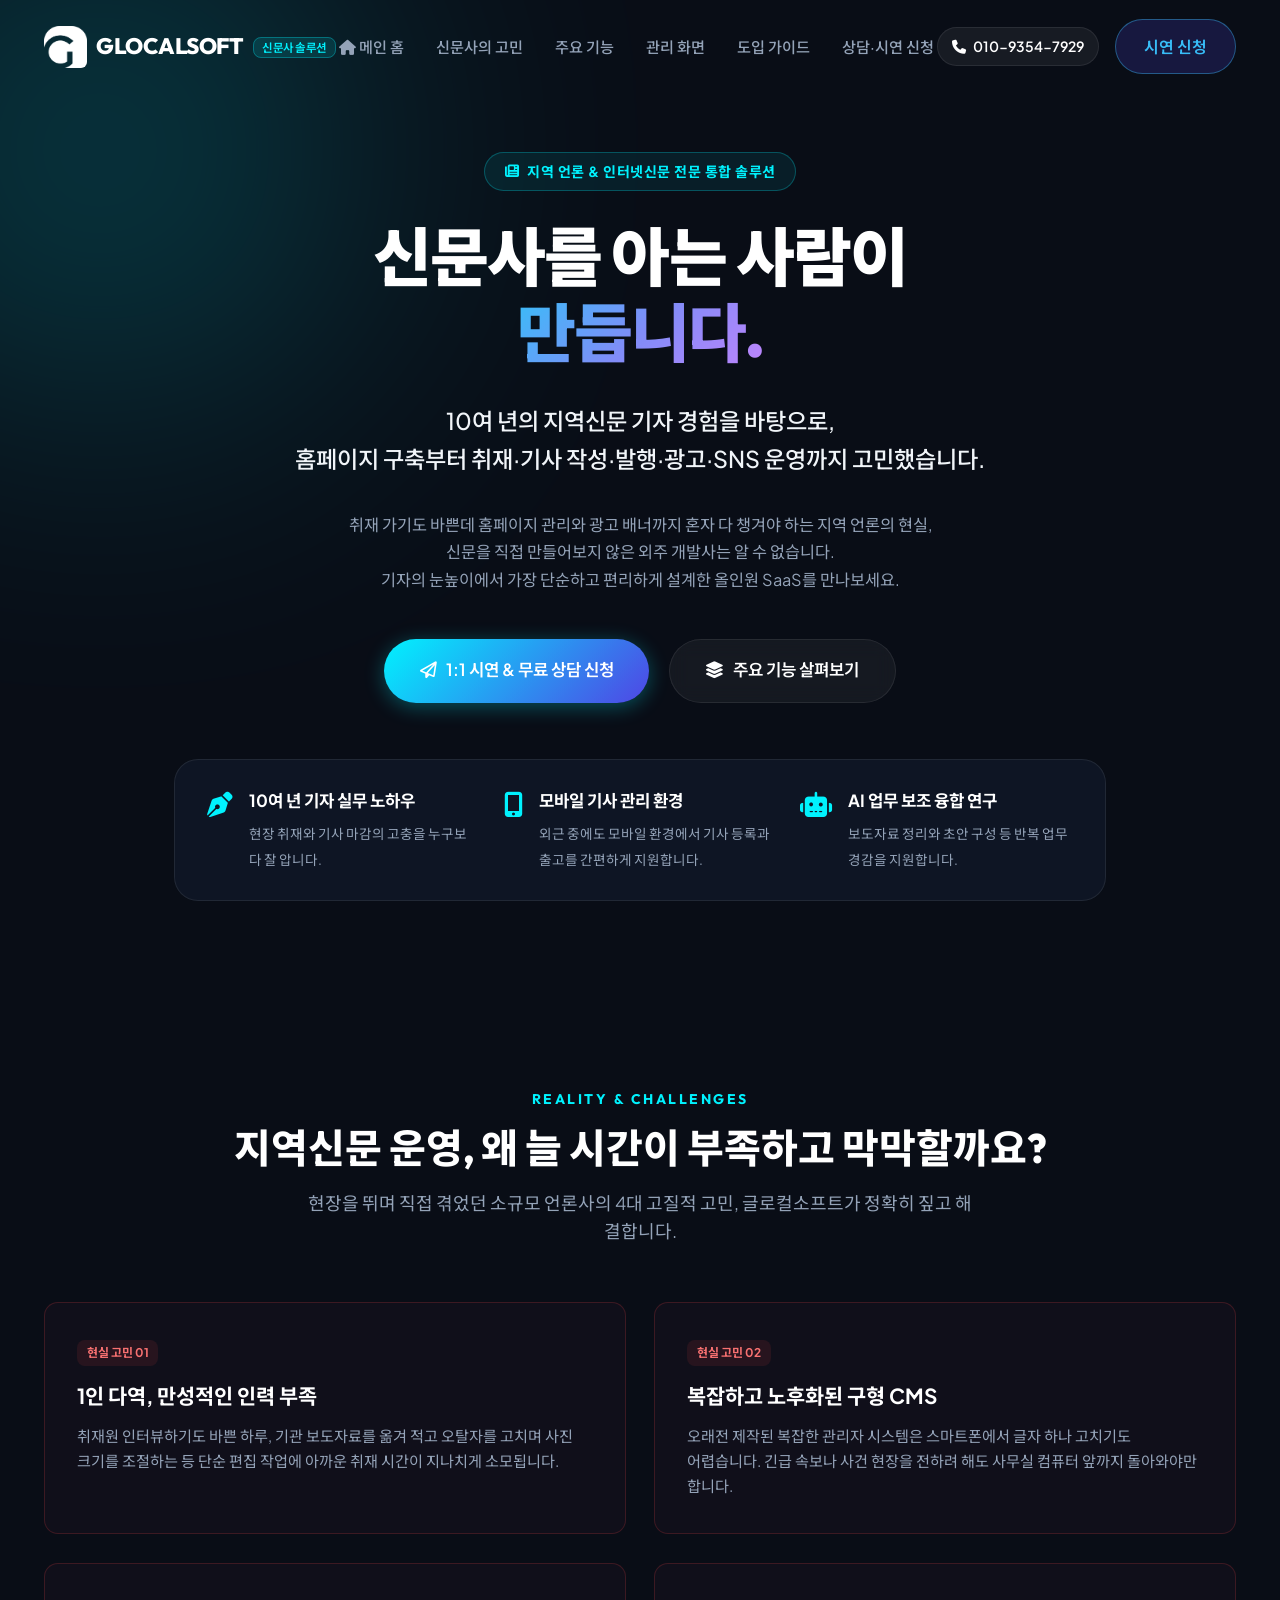
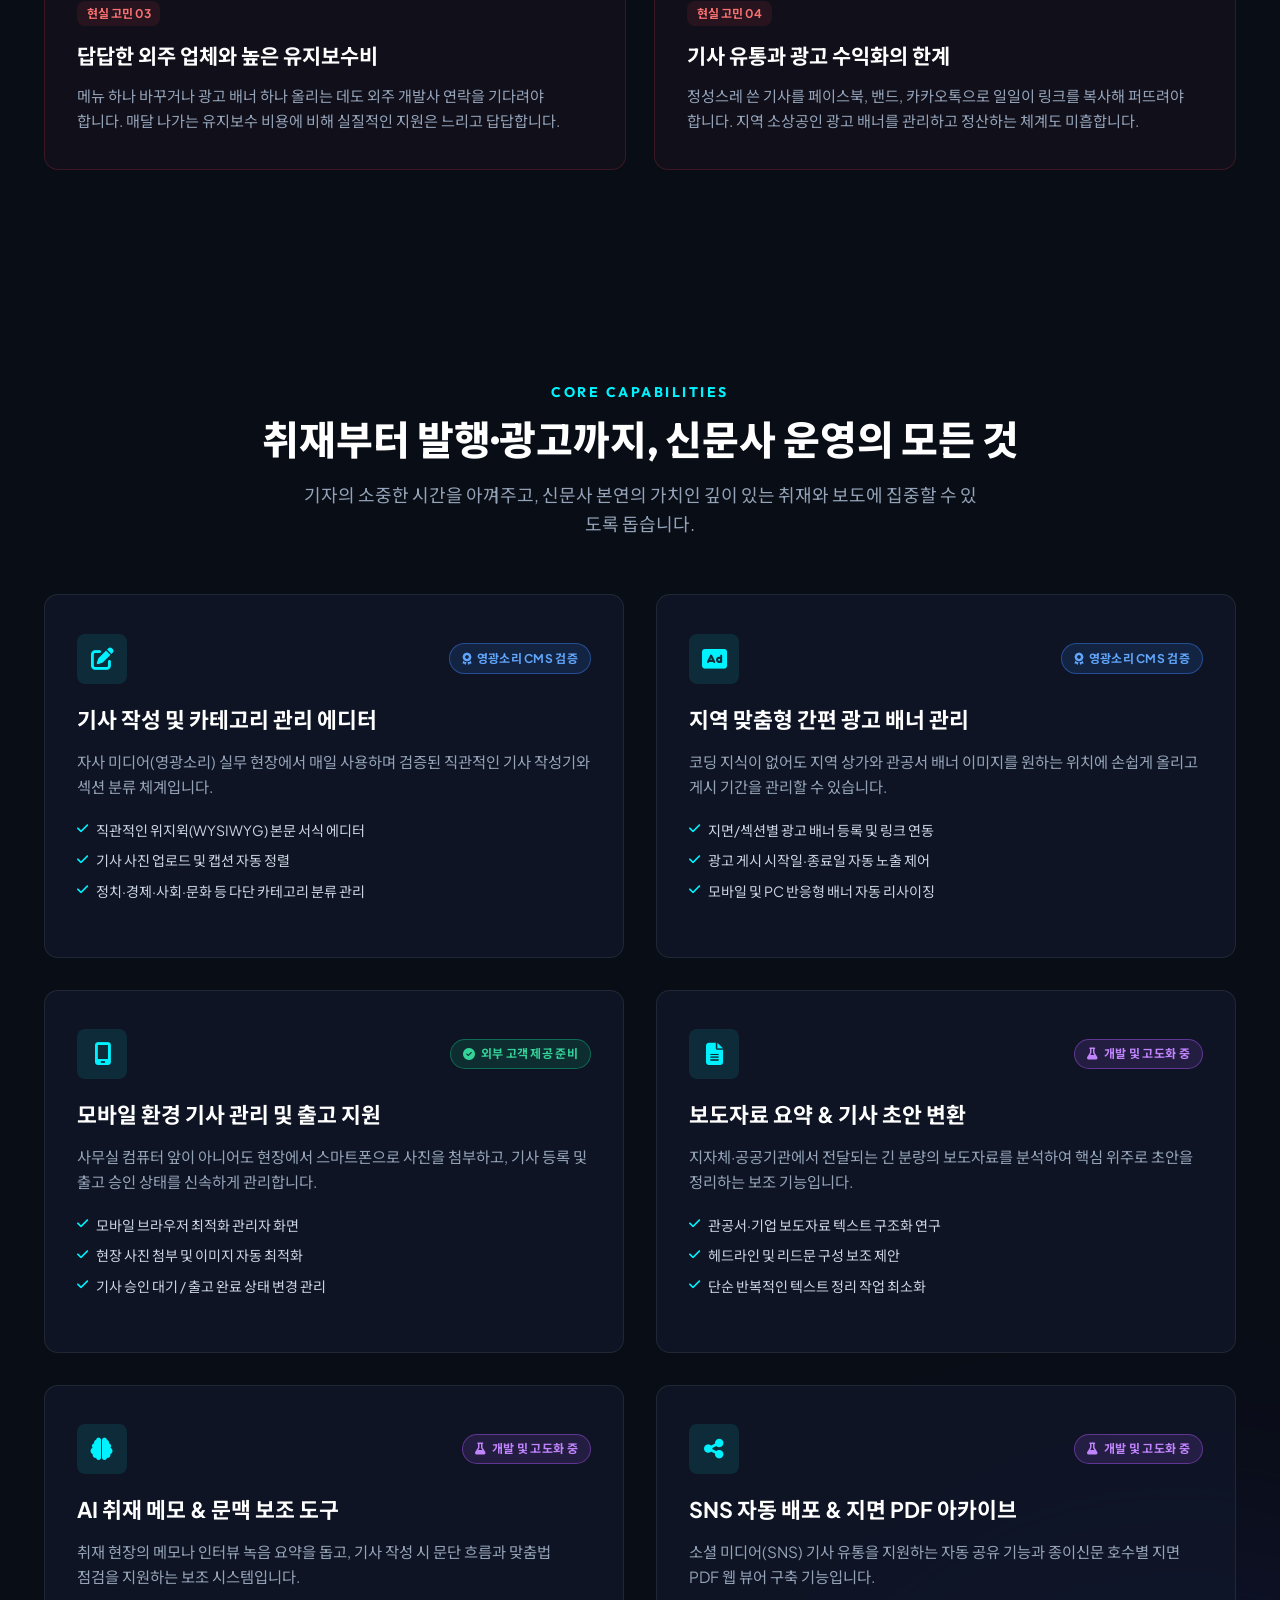
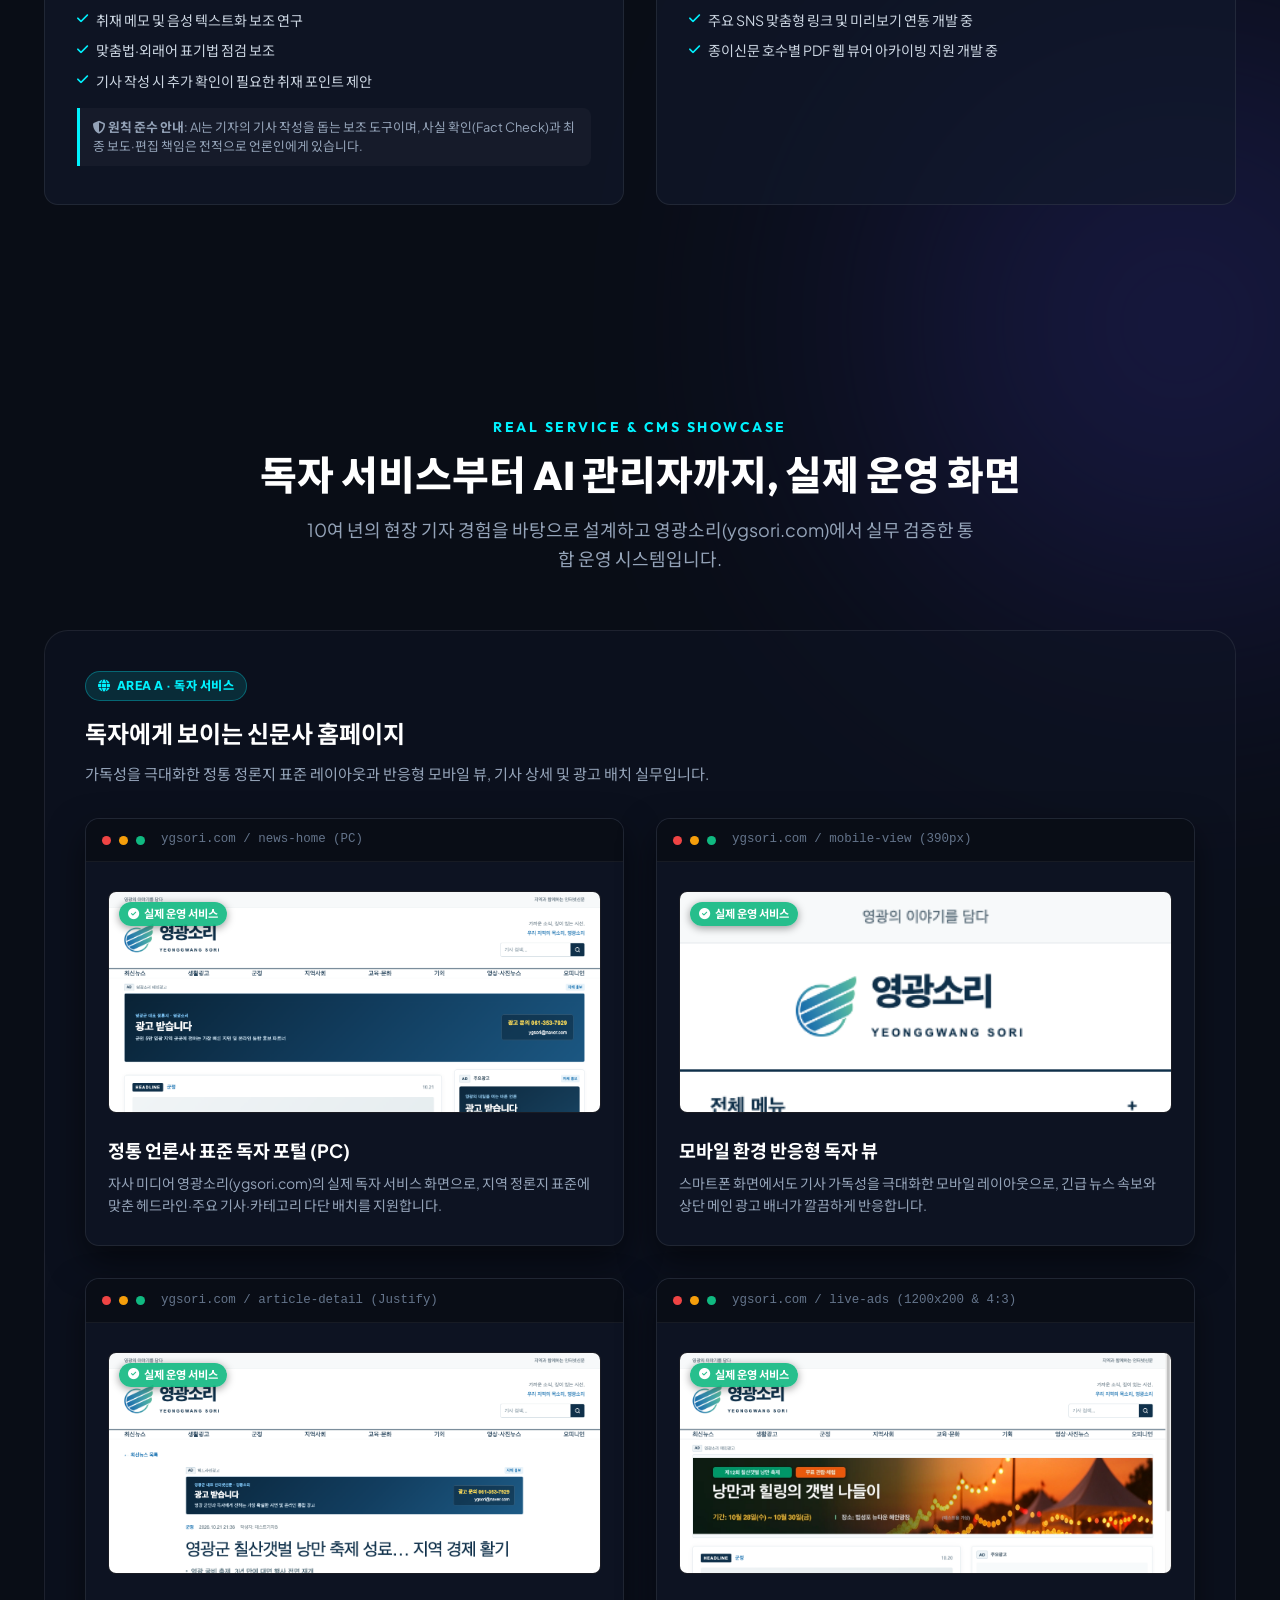
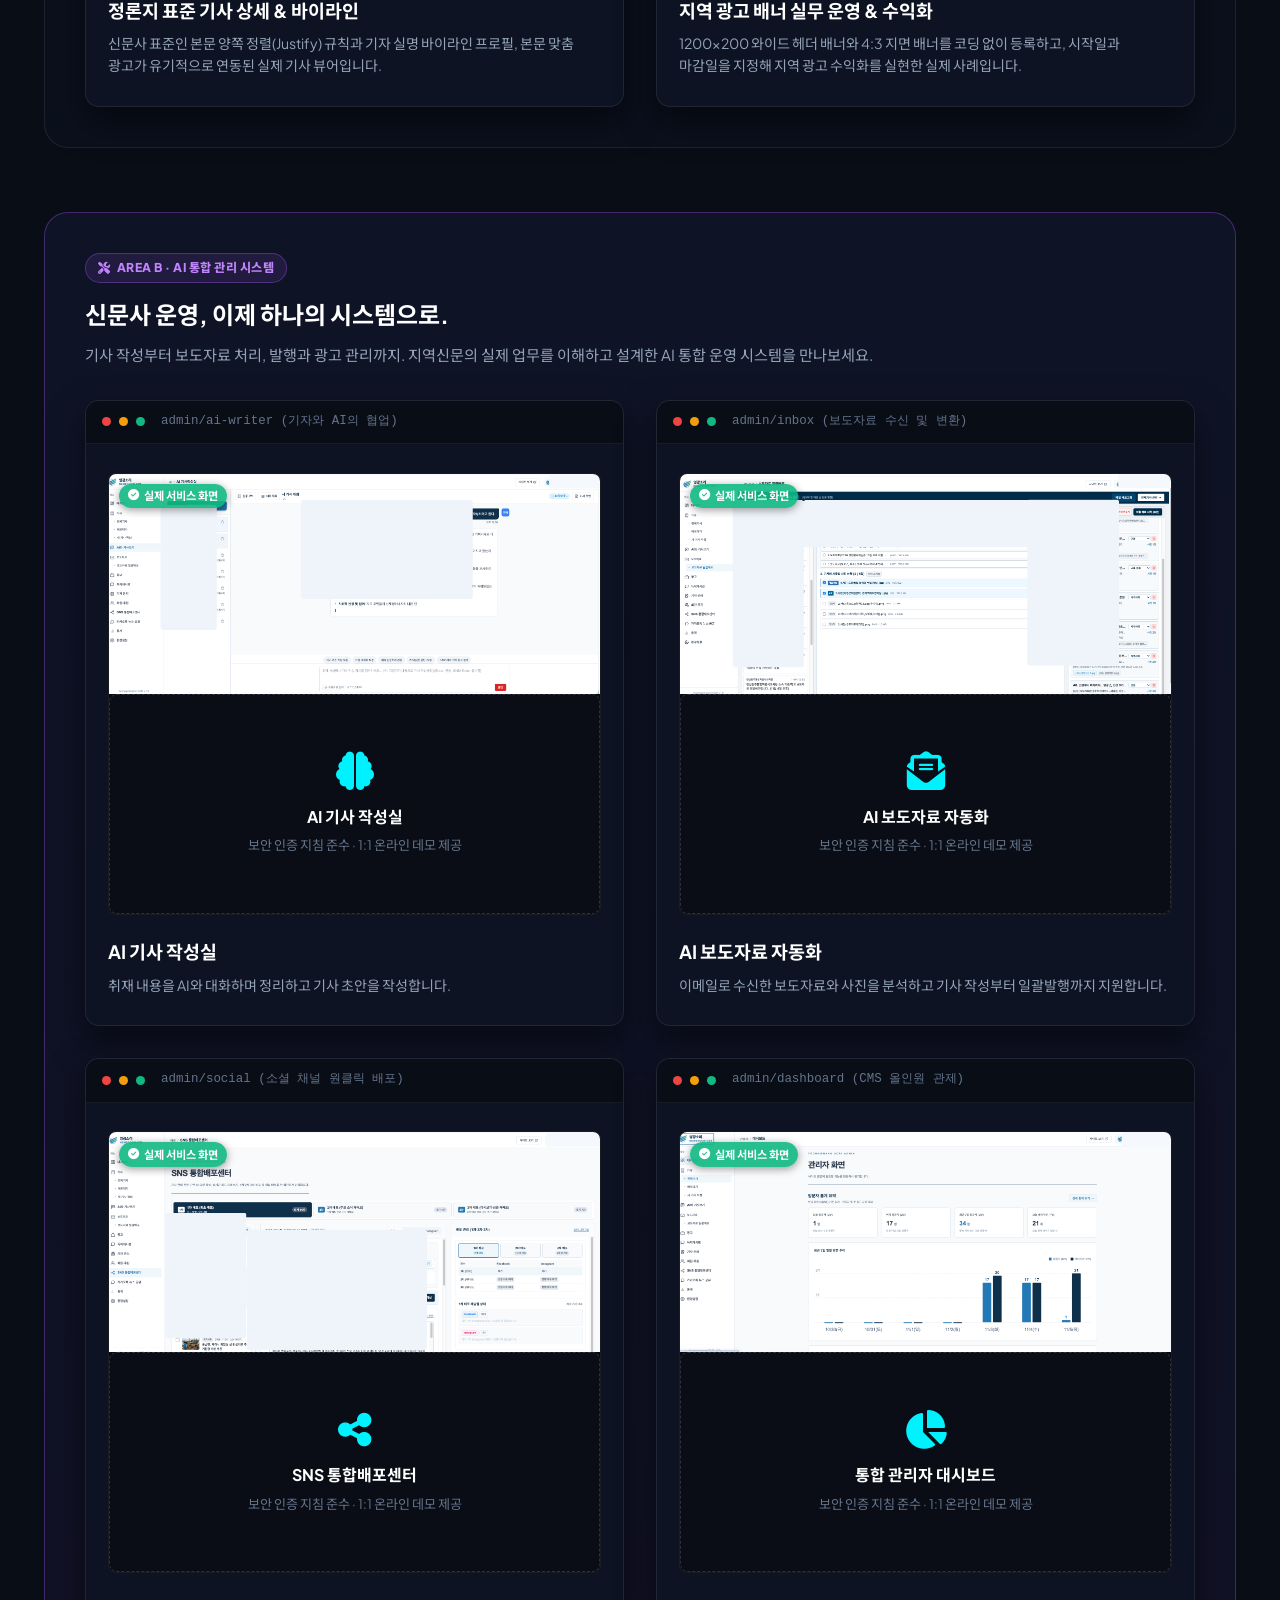
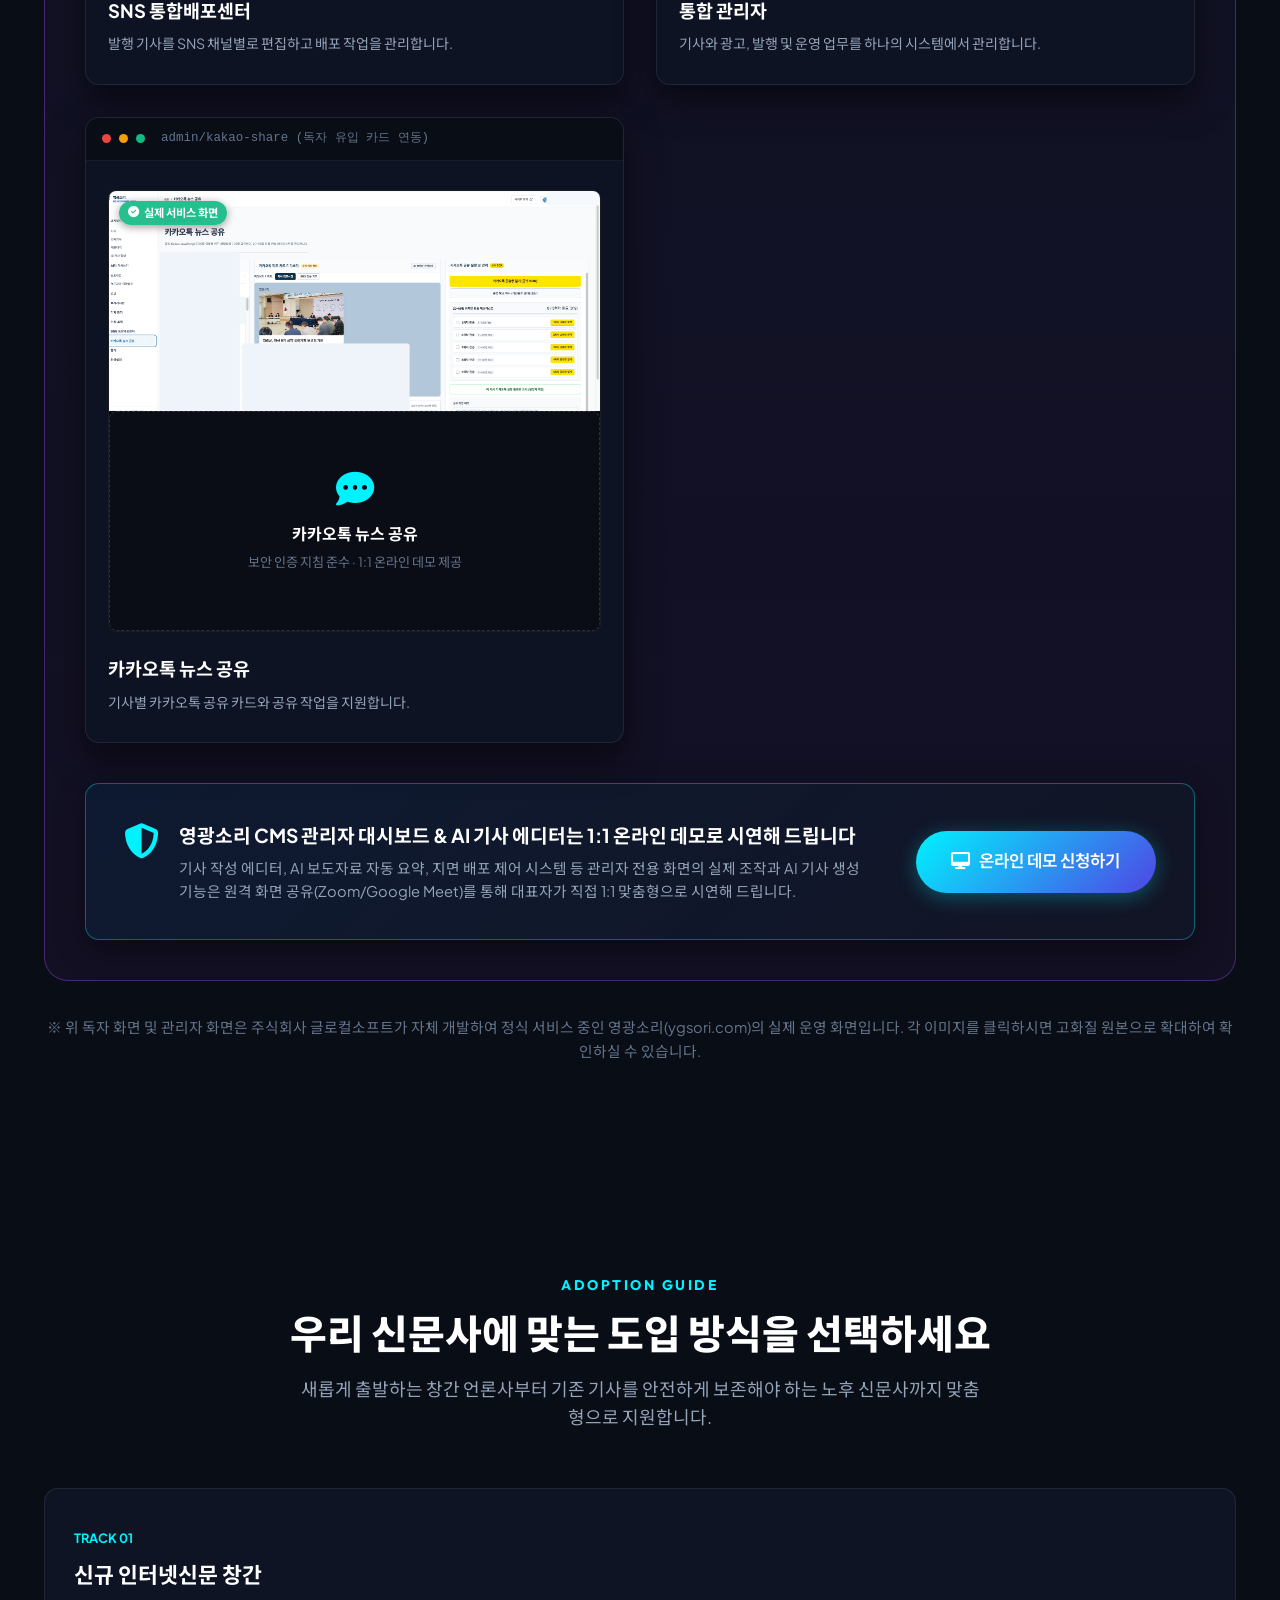
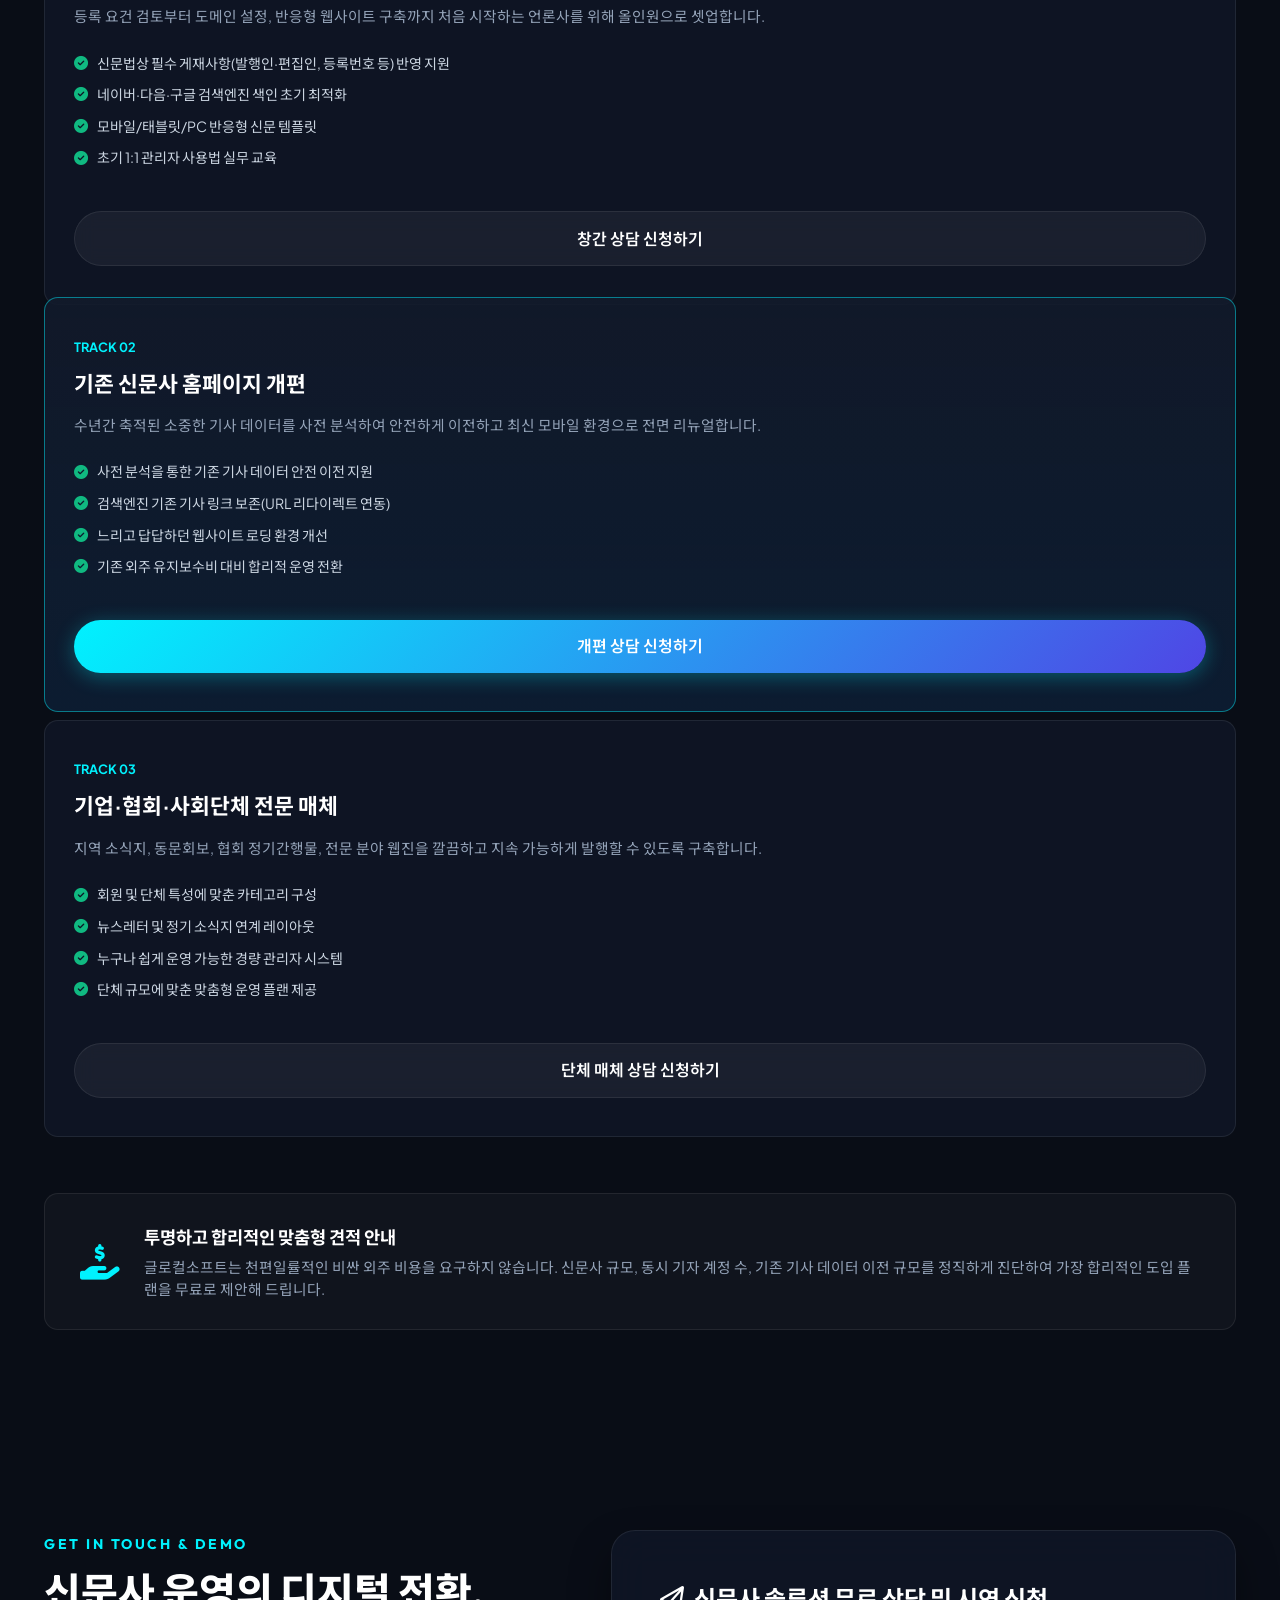
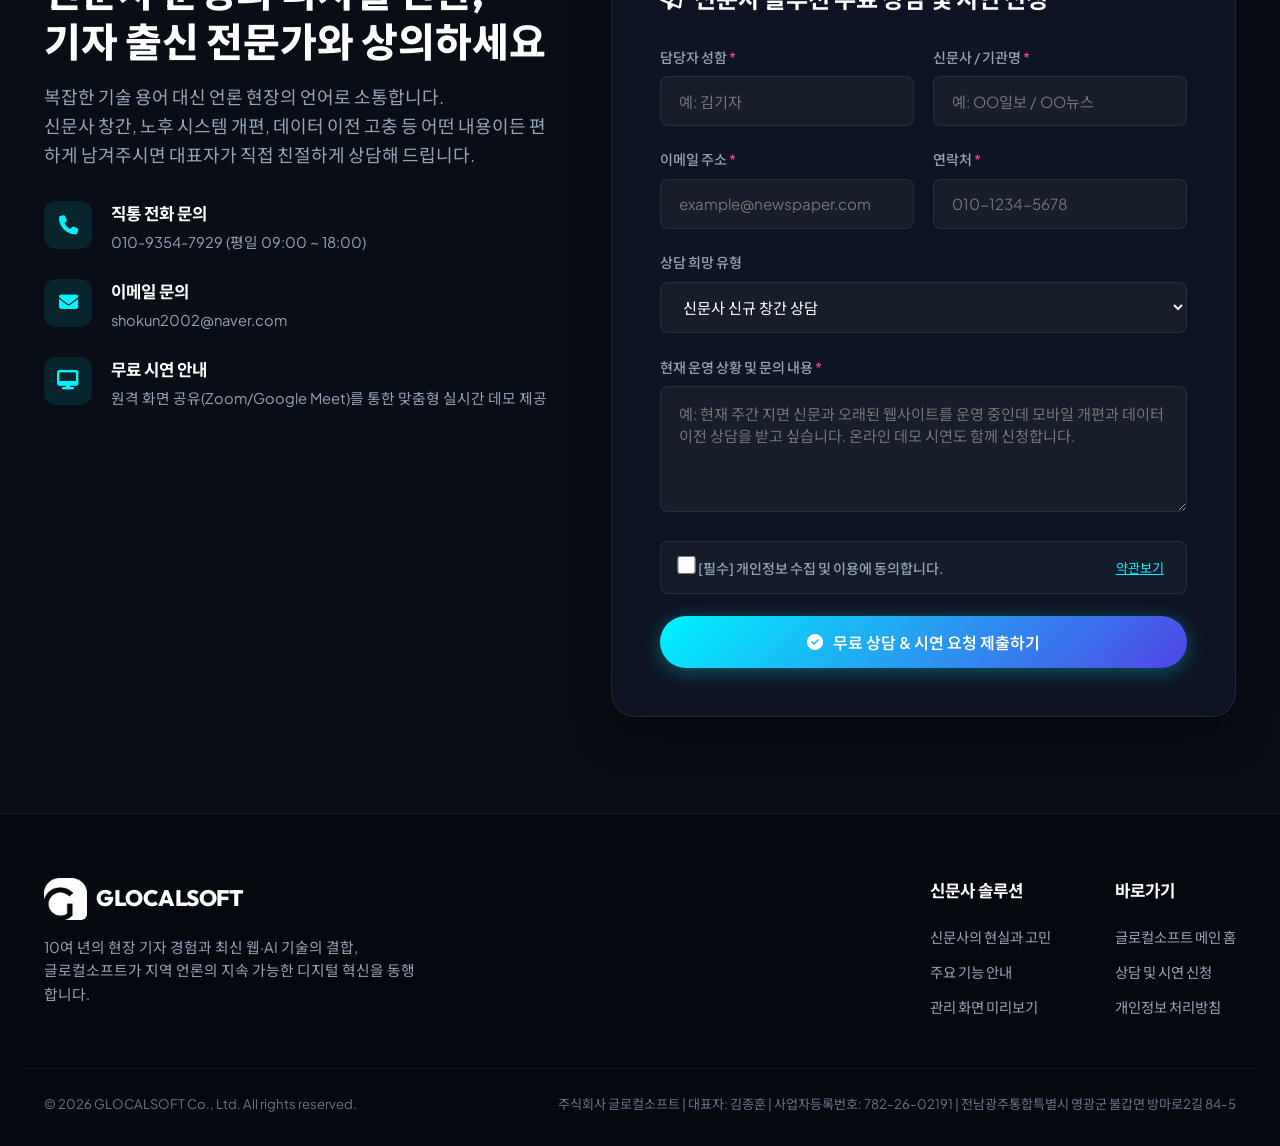
==== newspaper/index.html @ a42b6076 "feat: launch AI newspaper CMS showcase landing page" ====
<!DOCTYPE html>
<html lang="ko">

<head>
  <meta charset="UTF-8">
  <meta name="viewport" content="width=device-width, initial-scale=1.0">
  <title>신문사를 아는 사람이 만듭니다 | 인터넷신문사 통합 운영 SaaS - 글로컬소프트</title>
  <meta name="description" content="10여 년의 지역신문 기자 경험을 바탕으로, 홈페이지 구축부터 취재·기사 작성·발행·광고·SNS 운영까지 고민했습니다. 소규모 지역신문 및 인터넷신문 창간을 위한 올인원 SaaS 솔루션.">
  <meta name="keywords" content="인터넷신문 솔루션, 신문사 CMS, 지역신문 홈페이지, 인터넷신문 창간, 언론사 솔루션, AI 취재노트, 글로컬소프트">

  <!-- Open Graph / Meta -->
  <meta property="og:type" content="website">
  <meta property="og:title" content="신문사를 아는 사람이 만듭니다 — 인터넷신문사 통합 운영 SaaS | 글로컬소프트">
  <meta property="og:description" content="10여 년의 지역신문 기자 경험을 바탕으로 만든 올인원 신문사 운영 플랫폼. 취재 보조부터 모바일 기사 관리, 지역 광고 배너 운영까지.">
  <meta property="og:image" content="../assets/hero-bg.png">
  <meta property="og:url" content="https://glocalsoft.kr/newspaper/">

  <!-- Google Fonts -->
  <link rel="preconnect" href="https://fonts.googleapis.com">
  <link rel="preconnect" href="https://fonts.gstatic.com" crossorigin>
  <link
    href="https://fonts.googleapis.com/css2?family=Noto+Sans+KR:wght@300;400;500;700;900&family=Outfit:wght@400;600;700;800;900&family=Plus+Jakarta+Sans:wght@400;500;600;700;800&display=swap"
    rel="stylesheet">

  <!-- FontAwesome Icons -->
  <link rel="stylesheet" href="https://cdnjs.cloudflare.com/ajax/libs/font-awesome/6.4.0/css/all.min.css">

  <!-- Stylesheets -->
  <link rel="stylesheet" href="../styles.css">
  <link rel="stylesheet" href="newspaper.css">
</head>

<body class="dark-theme">
  <!-- Ambient Glow Background -->
  <div class="ambient-glow glow-1"></div>
  <div class="ambient-glow glow-2"></div>

  <!-- Header / Navigation -->
  <header id="header" class="navbar">
    <div class="container nav-container">
      <a href="../index.html" class="brand-logo" id="brandLogo">
        <img src="../assets/logo.png" alt="GLOCALSOFT 로고" class="logo-img">
        <span class="logo-text">GLOCAL<span class="highlight">SOFT</span> <span class="badge-sub">신문사 솔루션</span></span>
      </a>

      <nav class="nav-menu" id="navMenu">
        <ul class="nav-list">
          <li><a href="../index.html" class="nav-link"><i class="fa-solid fa-house"></i> 메인 홈</a></li>
          <li><a href="#painpoints" class="nav-link">신문사의 고민</a></li>
          <li><a href="#features" class="nav-link">주요 기능</a></li>
          <li><a href="#showcase" class="nav-link">관리 화면</a></li>
          <li><a href="#adoption" class="nav-link">도입 가이드</a></li>
          <li><a href="#contact" class="nav-link">상담·시연 신청</a></li>
        </ul>
      </nav>

      <div class="nav-actions">
        <a href="tel:010-9354-7929" class="nav-phone-btn">
          <i class="fa-solid fa-phone"></i> <span>010-9354-7929</span>
        </a>
        <a href="#contact" class="btn btn-primary nav-cta">시연 신청</a>
        <button class="hamburger-btn" id="hamburgerBtn" aria-label="메뉴 열기">
          <span></span><span></span><span></span>
        </button>
      </div>
    </div>
  </header>

  <!-- 1. Hero Section & Background -->
  <section class="newspaper-hero" id="hero">
    <div class="container np-hero-container">
      <div class="np-category-tag">
        <i class="fa-solid fa-newspaper"></i> 지역 언론 & 인터넷신문 전문 통합 솔루션
      </div>
      <h1 class="np-hero-title">
        신문사를 아는 사람이<br>
        <span class="gradient-text">만듭니다.</span>
      </h1>
      <p class="np-hero-subtitle">
        10여 년의 지역신문 기자 경험을 바탕으로,<br>
        홈페이지 구축부터 취재·기사 작성·발행·광고·SNS 운영까지 고민했습니다.
      </p>
      <p class="np-hero-desc">
        취재 가기도 바쁜데 홈페이지 관리와 광고 배너까지 혼자 다 챙겨야 하는 지역 언론의 현실,<br>
        신문을 직접 만들어보지 않은 외주 개발사는 알 수 없습니다.<br>
        기자의 눈높이에서 가장 단순하고 편리하게 설계한 올인원 SaaS를 만나보세요.
      </p>

      <div class="np-hero-buttons">
        <a href="#contact" class="btn btn-gradient btn-lg">
          <i class="fa-regular fa-paper-plane"></i> 1:1 시연 & 무료 상담 신청
        </a>
        <a href="#features" class="btn btn-outline btn-lg">
          <i class="fa-solid fa-layer-group"></i> 주요 기능 살펴보기
        </a>
      </div>

      <div class="np-trust-bar">
        <div class="trust-item">
          <i class="fa-solid fa-pen-nib trust-icon"></i>
          <div>
            <strong>10여 년 기자 실무 노하우</strong>
            <span>현장 취재와 기사 마감의 고충을 누구보다 잘 압니다.</span>
          </div>
        </div>
        <div class="trust-item">
          <i class="fa-solid fa-mobile-screen-button trust-icon"></i>
          <div>
            <strong>모바일 기사 관리 환경</strong>
            <span>외근 중에도 모바일 환경에서 기사 등록과 출고를 간편하게 지원합니다.</span>
          </div>
        </div>
        <div class="trust-item">
          <i class="fa-solid fa-robot trust-icon"></i>
          <div>
            <strong>AI 업무 보조 융합 연구</strong>
            <span>보도자료 정리와 초안 구성 등 반복 업무 경감을 지원합니다.</span>
          </div>
        </div>
      </div>
    </div>
  </section>

  <!-- 2. Pain Points Section -->
  <section class="section" id="painpoints">
    <div class="container">
      <div class="section-header text-center">
        <span class="section-subtitle">REALITY & CHALLENGES</span>
        <h2 class="section-title">지역신문 운영, 왜 늘 시간이 부족하고 막막할까요?</h2>
        <p class="section-desc">
          현장을 뛰며 직접 겪었던 소규모 언론사의 4대 고질적 고민, 글로컬소프트가 정확히 짚고 해결합니다.
        </p>
      </div>

      <div class="pain-grid">
        <div class="pain-card">
          <span class="pain-tag">현실 고민 01</span>
          <h3>1인 다역, 만성적인 인력 부족</h3>
          <p>
            취재원 인터뷰하기도 바쁜 하루, 기관 보도자료를 옮겨 적고 오탈자를 고치며 사진 크기를 조절하는 등 단순 편집 작업에 아까운 취재 시간이 지나치게 소모됩니다.
          </p>
        </div>

        <div class="pain-card">
          <span class="pain-tag">현실 고민 02</span>
          <h3>복잡하고 노후화된 구형 CMS</h3>
          <p>
            오래전 제작된 복잡한 관리자 시스템은 스마트폰에서 글자 하나 고치기도 어렵습니다. 긴급 속보나 사건 현장을 전하려 해도 사무실 컴퓨터 앞까지 돌아와야만 합니다.
          </p>
        </div>

        <div class="pain-card">
          <span class="pain-tag">현실 고민 03</span>
          <h3>답답한 외주 업체와 높은 유지보수비</h3>
          <p>
            메뉴 하나 바꾸거나 광고 배너 하나 올리는 데도 외주 개발사 연락을 기다려야 합니다. 매달 나가는 유지보수 비용에 비해 실질적인 지원은 느리고 답답합니다.
          </p>
        </div>

        <div class="pain-card">
          <span class="pain-tag">현실 고민 04</span>
          <h3>기사 유통과 광고 수익화의 한계</h3>
          <p>
            정성스레 쓴 기사를 페이스북, 밴드, 카카오톡으로 일일이 링크를 복사해 퍼뜨려야 합니다. 지역 소상공인 광고 배너를 관리하고 정산하는 체계도 미흡합니다.
          </p>
        </div>
      </div>
    </div>
  </section>

  <!-- 3. Key Features Section -->
  <section class="section" id="features">
    <div class="container">
      <div class="section-header text-center">
        <span class="section-subtitle">CORE CAPABILITIES</span>
        <h2 class="section-title">취재부터 발행·광고까지, 신문사 운영의 모든 것</h2>
        <p class="section-desc">
          기자의 소중한 시간을 아껴주고, 신문사 본연의 가치인 깊이 있는 취재와 보도에 집중할 수 있도록 돕습니다.
        </p>
      </div>

      <div class="features-grid">
        <!-- Feature 1: 영광소리 CMS 검증 -->
        <div class="feature-card">
          <div class="feature-header">
            <div class="feature-icon-box"><i class="fa-solid fa-pen-to-square"></i></div>
            <span class="status-badge verified"><i class="fa-solid fa-award"></i> 영광소리 CMS 검증</span>
          </div>
          <h3>기사 작성 및 카테고리 관리 에디터</h3>
          <p>
            자사 미디어(영광소리) 실무 현장에서 매일 사용하며 검증된 직관적인 기사 작성기와 섹션 분류 체계입니다.
          </p>
          <ul class="feature-check-list">
            <li><i class="fa-solid fa-check"></i> 직관적인 위지윅(WYSIWYG) 본문 서식 에디터</li>
            <li><i class="fa-solid fa-check"></i> 기사 사진 업로드 및 캡션 자동 정렬</li>
            <li><i class="fa-solid fa-check"></i> 정치·경제·사회·문화 등 다단 카테고리 분류 관리</li>
          </ul>
        </div>

        <!-- Feature 2: 영광소리 CMS 검증 -->
        <div class="feature-card">
          <div class="feature-header">
            <div class="feature-icon-box"><i class="fa-solid fa-rectangle-ad"></i></div>
            <span class="status-badge verified"><i class="fa-solid fa-award"></i> 영광소리 CMS 검증</span>
          </div>
          <h3>지역 맞춤형 간편 광고 배너 관리</h3>
          <p>
            코딩 지식이 없어도 지역 상가와 관공서 배너 이미지를 원하는 위치에 손쉽게 올리고 게시 기간을 관리할 수 있습니다.
          </p>
          <ul class="feature-check-list">
            <li><i class="fa-solid fa-check"></i> 지면/섹션별 광고 배너 등록 및 링크 연동</li>
            <li><i class="fa-solid fa-check"></i> 광고 게시 시작일·종료일 자동 노출 제어</li>
            <li><i class="fa-solid fa-check"></i> 모바일 및 PC 반응형 배너 자동 리사이징</li>
          </ul>
        </div>

        <!-- Feature 3: 외부 고객 제공 준비 -->
        <div class="feature-card">
          <div class="feature-header">
            <div class="feature-icon-box"><i class="fa-solid fa-mobile-screen"></i></div>
            <span class="status-badge ready"><i class="fa-solid fa-circle-check"></i> 외부 고객 제공 준비</span>
          </div>
          <h3>모바일 환경 기사 관리 및 출고 지원</h3>
          <p>
            사무실 컴퓨터 앞이 아니어도 현장에서 스마트폰으로 사진을 첨부하고, 기사 등록 및 출고 승인 상태를 신속하게 관리합니다.
          </p>
          <ul class="feature-check-list">
            <li><i class="fa-solid fa-check"></i> 모바일 브라우저 최적화 관리자 화면</li>
            <li><i class="fa-solid fa-check"></i> 현장 사진 첨부 및 이미지 자동 최적화</li>
            <li><i class="fa-solid fa-check"></i> 기사 승인 대기 / 출고 완료 상태 변경 관리</li>
          </ul>
        </div>

        <!-- Feature 4: 개발 및 고도화 중 -->
        <div class="feature-card">
          <div class="feature-header">
            <div class="feature-icon-box"><i class="fa-solid fa-file-lines"></i></div>
            <span class="status-badge developing"><i class="fa-solid fa-flask"></i> 개발 및 고도화 중</span>
          </div>
          <h3>보도자료 요약 & 기사 초안 변환</h3>
          <p>
            지자체·공공기관에서 전달되는 긴 분량의 보도자료를 분석하여 핵심 위주로 초안을 정리하는 보조 기능입니다.
          </p>
          <ul class="feature-check-list">
            <li><i class="fa-solid fa-check"></i> 관공서·기업 보도자료 텍스트 구조화 연구</li>
            <li><i class="fa-solid fa-check"></i> 헤드라인 및 리드문 구성 보조 제안</li>
            <li><i class="fa-solid fa-check"></i> 단순 반복적인 텍스트 정리 작업 최소화</li>
          </ul>
        </div>

        <!-- Feature 5: 개발 및 고도화 중 -->
        <div class="feature-card">
          <div class="feature-header">
            <div class="feature-icon-box"><i class="fa-solid fa-brain"></i></div>
            <span class="status-badge developing"><i class="fa-solid fa-flask"></i> 개발 및 고도화 중</span>
          </div>
          <h3>AI 취재 메모 & 문맥 보조 도구</h3>
          <p>
            취재 현장의 메모나 인터뷰 녹음 요약을 돕고, 기사 작성 시 문단 흐름과 맞춤법 점검을 지원하는 보조 시스템입니다.
          </p>
          <ul class="feature-check-list">
            <li><i class="fa-solid fa-check"></i> 취재 메모 및 음성 텍스트화 보조 연구</li>
            <li><i class="fa-solid fa-check"></i> 맞춤법·외래어 표기법 점검 보조</li>
            <li><i class="fa-solid fa-check"></i> 기사 작성 시 추가 확인이 필요한 취재 포인트 제안</li>
          </ul>
          <div class="feature-note">
            <i class="fa-solid fa-shield-halved"></i> <strong>원칙 준수 안내</strong>: AI는 기자의 기사 작성을 돕는 보조 도구이며, 사실 확인(Fact Check)과 최종 보도·편집 책임은 전적으로 언론인에게 있습니다.
          </div>
        </div>

        <!-- Feature 6: 개발 및 고도화 중 -->
        <div class="feature-card">
          <div class="feature-header">
            <div class="feature-icon-box"><i class="fa-solid fa-share-nodes"></i></div>
            <span class="status-badge developing"><i class="fa-solid fa-flask"></i> 개발 및 고도화 중</span>
          </div>
          <h3>SNS 자동 배포 & 지면 PDF 아카이브</h3>
          <p>
            소셜 미디어(SNS) 기사 유통을 지원하는 자동 공유 기능과 종이신문 호수별 지면 PDF 웹 뷰어 구축 기능입니다.
          </p>
          <ul class="feature-check-list">
            <li><i class="fa-solid fa-check"></i> 주요 SNS 맞춤형 링크 및 미리보기 연동 개발 중</li>
            <li><i class="fa-solid fa-check"></i> 종이신문 호수별 PDF 웹 뷰어 아카이빙 지원 개발 중</li>
          </ul>
        </div>
      </div>
    </div>
  </section>

  <!-- 4. UI Showcase Section -->
  <section class="section" id="showcase">
    <div class="container">
      <div class="section-header text-center">
        <span class="section-subtitle">REAL SERVICE & CMS SHOWCASE</span>
        <h2 class="section-title">독자 서비스부터 AI 관리자까지, 실제 운영 화면</h2>
        <p class="section-desc">
          10여 년의 현장 기자 경험을 바탕으로 설계하고 영광소리(ygsori.com)에서 실무 검증한 통합 운영 시스템입니다.
        </p>
      </div>

      <!-- Area A: 독자에게 보이는 신문사 홈페이지 -->
      <div class="showcase-area">
        <div class="showcase-area-header">
          <div class="showcase-area-tag">
            <i class="fa-solid fa-globe"></i> AREA A · 독자 서비스
          </div>
          <h3 class="showcase-area-title">독자에게 보이는 신문사 홈페이지</h3>
          <p class="showcase-area-desc">
            가독성을 극대화한 정통 정론지 표준 레이아웃과 반응형 모바일 뷰, 기사 상세 및 광고 배치 실무입니다.
          </p>
        </div>

        <div class="showcase-grid">
          <!-- Showcase 1: 독자용 메인 포털 PC -->
          <div class="mockup-window">
            <div class="mockup-top-bar">
              <span class="dot-red"></span><span class="dot-yellow"></span><span class="dot-green"></span>
              <span class="mockup-title">ygsori.com / news-home (PC)</span>
            </div>
            <div class="mockup-body">
              <div class="mockup-screen-container" data-src="assets/ygsori-pc-homepage.png" data-title="영광소리 인터넷신문 공식 포털 (PC 뷰)">
                <span class="mockup-live-badge"><i class="fa-solid fa-circle-check"></i> 실제 운영 서비스</span>
                <img src="assets/ygsori-pc-homepage.png" alt="영광소리 공식 포털 PC 메인 화면" class="mockup-screen-img" loading="lazy">
                <div class="mockup-zoom-overlay">
                  <i class="fa-solid fa-magnifying-glass-plus"></i>
                  <span>클릭하여 고화질 원본 확대</span>
                </div>
              </div>
              <h4>정통 언론사 표준 독자 포털 (PC)</h4>
              <p>자사 미디어 영광소리(ygsori.com)의 실제 독자 서비스 화면으로, 지역 정론지 표준에 맞춘 헤드라인·주요 기사·카테고리 다단 배치를 지원합니다.</p>
            </div>
          </div>

          <!-- Showcase 2: 모바일 반응형 독자 뷰 -->
          <div class="mockup-window">
            <div class="mockup-top-bar">
              <span class="dot-red"></span><span class="dot-yellow"></span><span class="dot-green"></span>
              <span class="mockup-title">ygsori.com / mobile-view (390px)</span>
            </div>
            <div class="mockup-body">
              <div class="mockup-screen-container" data-src="assets/ygsori-mobile-homepage.png" data-title="영광소리 모바일 반응형 독자 뷰 (스마트폰 최적화)">
                <span class="mockup-live-badge"><i class="fa-solid fa-circle-check"></i> 실제 운영 서비스</span>
                <img src="assets/ygsori-mobile-homepage.png" alt="영광소리 모바일 홈 화면" class="mockup-screen-img" loading="lazy">
                <div class="mockup-zoom-overlay">
                  <i class="fa-solid fa-magnifying-glass-plus"></i>
                  <span>클릭하여 고화질 원본 확대</span>
                </div>
              </div>
              <h4>모바일 환경 반응형 독자 뷰</h4>
              <p>스마트폰 화면에서도 기사 가독성을 극대화한 모바일 레이아웃으로, 긴급 뉴스 속보와 상단 메인 광고 배너가 깔끔하게 반응합니다.</p>
            </div>
          </div>

          <!-- Showcase 3: 기사 상세 & 표준 타이포그래피 -->
          <div class="mockup-window">
            <div class="mockup-top-bar">
              <span class="dot-red"></span><span class="dot-yellow"></span><span class="dot-green"></span>
              <span class="mockup-title">ygsori.com / article-detail (Justify)</span>
            </div>
            <div class="mockup-body">
              <div class="mockup-screen-container" data-src="assets/ygsori-article-detail.png" data-title="신문사 표준 기사 상세 뷰어 (양쪽 정렬 & 기자 프로필)">
                <span class="mockup-live-badge"><i class="fa-solid fa-circle-check"></i> 실제 운영 서비스</span>
                <img src="assets/ygsori-article-detail.png" alt="영광소리 기사 상세 화면" class="mockup-screen-img" loading="lazy">
                <div class="mockup-zoom-overlay">
                  <i class="fa-solid fa-magnifying-glass-plus"></i>
                  <span>클릭하여 고화질 원본 확대</span>
                </div>
              </div>
              <h4>정론지 표준 기사 상세 & 바이라인</h4>
              <p>신문사 표준인 본문 양쪽 정렬(Justify) 규칙과 기자 실명 바이라인 프로필, 본문 맞춤 광고가 유기적으로 연동된 실제 기사 뷰어입니다.</p>
            </div>
          </div>

          <!-- Showcase 4: 광고 배너 게재 실무 -->
          <div class="mockup-window">
            <div class="mockup-top-bar">
              <span class="dot-red"></span><span class="dot-yellow"></span><span class="dot-green"></span>
              <span class="mockup-title">ygsori.com / live-ads (1200x200 & 4:3)</span>
            </div>
            <div class="mockup-body">
              <div class="mockup-screen-container" data-src="assets/ygsori-live-ads-pc.png" data-title="지역 맞춤형 광고 배너 게재 실무 (와이드 헤더 & 사이드 배너)">
                <span class="mockup-live-badge"><i class="fa-solid fa-circle-check"></i> 실제 운영 서비스</span>
                <img src="assets/ygsori-live-ads-pc.png" alt="영광소리 실제 광고 배너 게재 화면" class="mockup-screen-img" loading="lazy">
                <div class="mockup-zoom-overlay">
                  <i class="fa-solid fa-magnifying-glass-plus"></i>
                  <span>클릭하여 고화질 원본 확대</span>
                </div>
              </div>
              <h4>지역 광고 배너 실무 운영 & 수익화</h4>
              <p>1200x200 와이드 헤더 배너와 4:3 지면 배너를 코딩 없이 등록하고, 시작일과 마감일을 지정해 지역 광고 수익화를 실현한 실제 사례입니다.</p>
            </div>
          </div>
        </div>
      </div>

      <!-- Area B: 신문사를 운영하는 AI 통합 관리자 -->
      <div class="showcase-area showcase-area-admin">
        <div class="showcase-area-header">
          <div class="showcase-area-tag tag-admin">
            <i class="fa-solid fa-screwdriver-wrench"></i> AREA B · AI 통합 관리 시스템
          </div>
          <h3 class="showcase-area-title">신문사 운영, 이제 하나의 시스템으로.</h3>
          <p class="showcase-area-desc">
            기사 작성부터 보도자료 처리, 발행과 광고 관리까지. 지역신문의 실제 업무를 이해하고 설계한 AI 통합 운영 시스템을 만나보세요.
          </p>
        </div>

        <div class="showcase-admin-grid">
          <!-- Admin Showcase 1: AI 기사 작성실 -->
          <div class="mockup-window">
            <div class="mockup-top-bar">
              <span class="dot-red"></span><span class="dot-yellow"></span><span class="dot-green"></span>
              <span class="mockup-title">admin/ai-writer (기자와 AI의 협업)</span>
            </div>
            <div class="mockup-body">
              <div class="mockup-screen-container" data-src="assets/public-admin-ai-writer.png" data-title="AI 기사 작성실">
                <span class="mockup-live-badge"><i class="fa-solid fa-circle-check"></i> 실제 서비스 화면</span>
                <img src="assets/public-admin-ai-writer.png" alt="AI 기사 작성실 화면" class="mockup-screen-img"
                  onerror="this.style.display='none'; if(this.nextElementSibling) this.nextElementSibling.style.display='flex';" loading="lazy">
                <div class="mockup-screen-placeholder">
                  <i class="fa-solid fa-brain"></i>
                  <strong>AI 기사 작성실</strong>
                  <span>보안 인증 지침 준수 · 1:1 온라인 데모 제공</span>
                </div>
                <div class="mockup-zoom-overlay">
                  <i class="fa-solid fa-magnifying-glass-plus"></i>
                  <span>클릭하여 고화질 원본 확대</span>
                </div>
              </div>
              <h4>AI 기사 작성실</h4>
              <p>취재 내용을 AI와 대화하며 정리하고 기사 초안을 작성합니다.</p>
            </div>
          </div>

          <!-- Admin Showcase 2: AI 보도자료 자동화 -->
          <div class="mockup-window">
            <div class="mockup-top-bar">
              <span class="dot-red"></span><span class="dot-yellow"></span><span class="dot-green"></span>
              <span class="mockup-title">admin/inbox (보도자료 수신 및 변환)</span>
            </div>
            <div class="mockup-body">
              <div class="mockup-screen-container" data-src="assets/public-admin-inbox.png" data-title="AI 보도자료 자동화">
                <span class="mockup-live-badge"><i class="fa-solid fa-circle-check"></i> 실제 서비스 화면</span>
                <img src="assets/public-admin-inbox.png" alt="AI 보도자료 자동화 화면" class="mockup-screen-img"
                  onerror="this.style.display='none'; if(this.nextElementSibling) this.nextElementSibling.style.display='flex';" loading="lazy">
                <div class="mockup-screen-placeholder">
                  <i class="fa-solid fa-envelope-open-text"></i>
                  <strong>AI 보도자료 자동화</strong>
                  <span>보안 인증 지침 준수 · 1:1 온라인 데모 제공</span>
                </div>
                <div class="mockup-zoom-overlay">
                  <i class="fa-solid fa-magnifying-glass-plus"></i>
                  <span>클릭하여 고화질 원본 확대</span>
                </div>
              </div>
              <h4>AI 보도자료 자동화</h4>
              <p>이메일로 수신한 보도자료와 사진을 분석하고 기사 작성부터 일괄발행까지 지원합니다.</p>
            </div>
          </div>

          <!-- Admin Showcase 3: SNS 통합배포센터 -->
          <div class="mockup-window">
            <div class="mockup-top-bar">
              <span class="dot-red"></span><span class="dot-yellow"></span><span class="dot-green"></span>
              <span class="mockup-title">admin/social (소셜 채널 원클릭 배포)</span>
            </div>
            <div class="mockup-body">
              <div class="mockup-screen-container" data-src="assets/public-admin-social.png" data-title="SNS 통합배포센터">
                <span class="mockup-live-badge"><i class="fa-solid fa-circle-check"></i> 실제 서비스 화면</span>
                <img src="assets/public-admin-social.png" alt="SNS 통합배포센터 화면" class="mockup-screen-img"
                  onerror="this.style.display='none'; if(this.nextElementSibling) this.nextElementSibling.style.display='flex';" loading="lazy">
                <div class="mockup-screen-placeholder">
                  <i class="fa-solid fa-share-nodes"></i>
                  <strong>SNS 통합배포센터</strong>
                  <span>보안 인증 지침 준수 · 1:1 온라인 데모 제공</span>
                </div>
                <div class="mockup-zoom-overlay">
                  <i class="fa-solid fa-magnifying-glass-plus"></i>
                  <span>클릭하여 고화질 원본 확대</span>
                </div>
              </div>
              <h4>SNS 통합배포센터</h4>
              <p>발행 기사를 SNS 채널별로 편집하고 배포 작업을 관리합니다.</p>
            </div>
          </div>

          <!-- Admin Showcase 4: 통합 관리자 대시보드 -->
          <div class="mockup-window">
            <div class="mockup-top-bar">
              <span class="dot-red"></span><span class="dot-yellow"></span><span class="dot-green"></span>
              <span class="mockup-title">admin/dashboard (CMS 올인원 관제)</span>
            </div>
            <div class="mockup-body">
              <div class="mockup-screen-container" data-src="assets/public-admin-dashboard.png" data-title="통합 관리자 대시보드">
                <span class="mockup-live-badge"><i class="fa-solid fa-circle-check"></i> 실제 서비스 화면</span>
                <img src="assets/public-admin-dashboard.png" alt="통합 관리자 대시보드 화면" class="mockup-screen-img"
                  onerror="this.style.display='none'; if(this.nextElementSibling) this.nextElementSibling.style.display='flex';" loading="lazy">
                <div class="mockup-screen-placeholder">
                  <i class="fa-solid fa-chart-pie"></i>
                  <strong>통합 관리자 대시보드</strong>
                  <span>보안 인증 지침 준수 · 1:1 온라인 데모 제공</span>
                </div>
                <div class="mockup-zoom-overlay">
                  <i class="fa-solid fa-magnifying-glass-plus"></i>
                  <span>클릭하여 고화질 원본 확대</span>
                </div>
              </div>
              <h4>통합 관리자</h4>
              <p>기사와 광고, 발행 및 운영 업무를 하나의 시스템에서 관리합니다.</p>
            </div>
          </div>

          <!-- Admin Showcase 5: 카카오톡 뉴스 공유 -->
          <div class="mockup-window">
            <div class="mockup-top-bar">
              <span class="dot-red"></span><span class="dot-yellow"></span><span class="dot-green"></span>
              <span class="mockup-title">admin/kakao-share (독자 유입 카드 연동)</span>
            </div>
            <div class="mockup-body">
              <div class="mockup-screen-container" data-src="assets/public-admin-kakao-share.png" data-title="카카오톡 뉴스 공유">
                <span class="mockup-live-badge"><i class="fa-solid fa-circle-check"></i> 실제 서비스 화면</span>
                <img src="assets/public-admin-kakao-share.png" alt="카카오톡 뉴스 공유 화면" class="mockup-screen-img"
                  onerror="this.style.display='none'; if(this.nextElementSibling) this.nextElementSibling.style.display='flex';" loading="lazy">
                <div class="mockup-screen-placeholder">
                  <i class="fa-solid fa-comment-dots"></i>
                  <strong>카카오톡 뉴스 공유</strong>
                  <span>보안 인증 지침 준수 · 1:1 온라인 데모 제공</span>
                </div>
                <div class="mockup-zoom-overlay">
                  <i class="fa-solid fa-magnifying-glass-plus"></i>
                  <span>클릭하여 고화질 원본 확대</span>
                </div>
              </div>
              <h4>카카오톡 뉴스 공유</h4>
              <p>기사별 카카오톡 공유 카드와 공유 작업을 지원합니다.</p>
            </div>
          </div>
        </div>

        <!-- 관리자 화면 보안 안내 및 1:1 온라인 데모 신청 배너 -->
        <div class="showcase-demo-banner">
          <div class="demo-banner-content">
            <i class="fa-solid fa-shield-halved demo-banner-icon"></i>
            <div class="demo-banner-text">
              <h3>영광소리 CMS 관리자 대시보드 & AI 기사 에디터는 1:1 온라인 데모로 시연해 드립니다</h3>
              <p>
                기사 작성 에디터, AI 보도자료 자동 요약, 지면 배포 제어 시스템 등 관리자 전용 화면의 실제 조작과 AI 기사 생성 기능은 원격 화면 공유(Zoom/Google Meet)를 통해 대표자가 직접 1:1 맞춤형으로 시연해 드립니다.
              </p>
            </div>
          </div>
          <div class="demo-banner-action">
            <a href="#contact" class="btn btn-gradient btn-lg">
              <i class="fa-solid fa-desktop"></i> 온라인 데모 신청하기
            </a>
          </div>
        </div>
      </div>

      <p class="showcase-disclaimer">
        ※ 위 독자 화면 및 관리자 화면은 주식회사 글로컬소프트가 자체 개발하여 정식 서비스 중인 영광소리(ygsori.com)의 실제 운영 화면입니다. 각 이미지를 클릭하시면 고화질 원본으로 확대하여 확인하실 수 있습니다.
      </p>
    </div>
  </section>

  <!-- 5. Adoption Tracks Section -->
  <section class="section" id="adoption">
    <div class="container">
      <div class="section-header text-center">
        <span class="section-subtitle">ADOPTION GUIDE</span>
        <h2 class="section-title">우리 신문사에 맞는 도입 방식을 선택하세요</h2>
        <p class="section-desc">
          새롭게 출발하는 창간 언론사부터 기존 기사를 안전하게 보존해야 하는 노후 신문사까지 맞춤형으로 지원합니다.
        </p>
      </div>

      <div class="adoption-grid">
        <!-- Track 1 -->
        <div class="adoption-card">
          <div class="adoption-type">Track 01</div>
          <h3>신규 인터넷신문 창간</h3>
          <p>등록 요건 검토부터 도메인 설정, 반응형 웹사이트 구축까지 처음 시작하는 언론사를 위해 올인원으로 셋업합니다.</p>
          <ul class="adoption-benefits">
            <li><i class="fa-solid fa-check-circle"></i> 신문법상 필수 게재사항(발행인·편집인, 등록번호 등) 반영 지원</li>
            <li><i class="fa-solid fa-check-circle"></i> 네이버·다음·구글 검색엔진 색인 초기 최적화</li>
            <li><i class="fa-solid fa-check-circle"></i> 모바일/태블릿/PC 반응형 신문 템플릿</li>
            <li><i class="fa-solid fa-check-circle"></i> 초기 1:1 관리자 사용법 실무 교육</li>
          </ul>
          <a href="#contact" class="btn btn-outline btn-block">창간 상담 신청하기</a>
        </div>

        <!-- Track 2 -->
        <div class="adoption-card featured">
          <div class="adoption-type">Track 02</div>
          <h3>기존 신문사 홈페이지 개편</h3>
          <p>수년간 축적된 소중한 기사 데이터를 사전 분석하여 안전하게 이전하고 최신 모바일 환경으로 전면 리뉴얼합니다.</p>
          <ul class="adoption-benefits">
            <li><i class="fa-solid fa-check-circle"></i> 사전 분석을 통한 기존 기사 데이터 안전 이전 지원</li>
            <li><i class="fa-solid fa-check-circle"></i> 검색엔진 기존 기사 링크 보존(URL 리다이렉트 연동)</li>
            <li><i class="fa-solid fa-check-circle"></i> 느리고 답답하던 웹사이트 로딩 환경 개선</li>
            <li><i class="fa-solid fa-check-circle"></i> 기존 외주 유지보수비 대비 합리적 운영 전환</li>
          </ul>
          <a href="#contact" class="btn btn-gradient btn-block">개편 상담 신청하기</a>
        </div>

        <!-- Track 3 -->
        <div class="adoption-card">
          <div class="adoption-type">Track 03</div>
          <h3>기업·협회·사회단체 전문 매체</h3>
          <p>지역 소식지, 동문회보, 협회 정기간행물, 전문 분야 웹진을 깔끔하고 지속 가능하게 발행할 수 있도록 구축합니다.</p>
          <ul class="adoption-benefits">
            <li><i class="fa-solid fa-check-circle"></i> 회원 및 단체 특성에 맞춘 카테고리 구성</li>
            <li><i class="fa-solid fa-check-circle"></i> 뉴스레터 및 정기 소식지 연계 레이아웃</li>
            <li><i class="fa-solid fa-check-circle"></i> 누구나 쉽게 운영 가능한 경량 관리자 시스템</li>
            <li><i class="fa-solid fa-check-circle"></i> 단체 규모에 맞춘 맞춤형 운영 플랜 제공</li>
          </ul>
          <a href="#contact" class="btn btn-outline btn-block">단체 매체 상담 신청하기</a>
        </div>
      </div>

      <div class="pricing-notice-box">
        <i class="fa-solid fa-hand-holding-dollar"></i>
        <div>
          <strong>투명하고 합리적인 맞춤형 견적 안내</strong>
          <p>글로컬소프트는 천편일률적인 비싼 외주 비용을 요구하지 않습니다. 신문사 규모, 동시 기자 계정 수, 기존 기사 데이터 이전 규모를 정직하게 진단하여 가장 합리적인 도입 플랜을 무료로 제안해 드립니다.</p>
        </div>
      </div>
    </div>
  </section>

  <!-- 6. Formspree Contact & Demo Request Section -->
  <section class="section np-contact-section" id="contact">
    <div class="container">
      <div class="contact-grid">
        <div class="contact-info-side">
          <span class="section-subtitle">GET IN TOUCH & DEMO</span>
          <h2 class="section-title">신문사 운영의 디지털 전환,<br>기자 출신 전문가와 상의하세요</h2>
          <p class="section-desc np-contact-desc">
            복잡한 기술 용어 대신 언론 현장의 언어로 소통합니다.<br>
            신문사 창간, 노후 시스템 개편, 데이터 이전 고충 등 어떤 내용이든 편하게 남겨주시면 대표자가 직접 친절하게 상담해 드립니다.
          </p>

          <div class="info-items">
            <div class="info-item">
              <div class="icon-box"><i class="fa-solid fa-phone"></i></div>
              <div>
                <strong>직통 전화 문의</strong>
                <p>010-9354-7929 (평일 09:00 ~ 18:00)</p>
              </div>
            </div>

            <div class="info-item">
              <div class="icon-box"><i class="fa-solid fa-envelope"></i></div>
              <div>
                <strong>이메일 문의</strong>
                <p>shokun2002@naver.com</p>
              </div>
            </div>

            <div class="info-item">
              <div class="icon-box"><i class="fa-solid fa-desktop"></i></div>
              <div>
                <strong>무료 시연 안내</strong>
                <p>원격 화면 공유(Zoom/Google Meet)를 통한 맞춤형 실시간 데모 제공</p>
              </div>
            </div>
          </div>
        </div>

        <div class="contact-form-side glow-border">
          <h3><i class="fa-regular fa-paper-plane"></i> 신문사 솔루션 무료 상담 및 시연 신청</h3>
          <form id="contactForm" action="https://formspree.io/f/xwllaken" method="POST">
            <div class="form-row">
              <div class="form-group">
                <label for="clientName">담당자 성함 <span class="required">*</span></label>
                <input type="text" id="clientName" name="name" required placeholder="예: 김기자">
              </div>
              <div class="form-group">
                <label for="companyName">신문사 / 기관명 <span class="required">*</span></label>
                <input type="text" id="companyName" name="company" required placeholder="예: OO일보 / OO뉴스">
              </div>
            </div>

            <div class="form-row">
              <div class="form-group">
                <label for="clientEmail">이메일 주소 <span class="required">*</span></label>
                <input type="email" id="clientEmail" name="email" required placeholder="example@newspaper.com">
              </div>
              <div class="form-group">
                <label for="clientPhone">연락처 <span class="required">*</span></label>
                <input type="tel" id="clientPhone" name="phone" required placeholder="010-1234-5678">
              </div>
            </div>

            <div class="form-group">
              <label for="inquiryType">상담 희망 유형</label>
              <select id="inquiryType" name="inquiryType">
                <option value="신문사 신규 창간 상담">신문사 신규 창간 상담</option>
                <option value="기존 신문사 홈페이지 개편 상담">기존 신문사 홈페이지 개편 상담</option>
                <option value="AI 운영 시스템 도입 상담">AI 운영 시스템 도입 상담</option>
                <option value="온라인 데모 신청">온라인 데모 신청</option>
                <option value="기타 문의">기타 문의</option>
              </select>
            </div>

            <div class="form-group">
              <label for="projectScope">현재 운영 상황 및 문의 내용 <span class="required">*</span></label>
              <textarea id="projectScope" name="message" rows="5" required minlength="5"
                placeholder="예: 현재 주간 지면 신문과 오래된 웹사이트를 운영 중인데 모바일 개편과 데이터 이전 상담을 받고 싶습니다. 온라인 데모 시연도 함께 신청합니다."></textarea>
            </div>

            <div class="form-group privacy-group">
              <label class="privacy-agreement-label" for="privacyAgree">
                <input type="checkbox" id="privacyAgree" name="privacyAgreed" required>
                <span>[필수] 개인정보 수집 및 이용에 동의합니다.</span>
              </label>
              <button type="button" class="btn-text-privacy" id="viewPrivacyInline">약관보기</button>
            </div>

            <button type="submit" class="btn btn-gradient btn-block" id="submitFormBtn">
              <i class="fa-solid fa-check-circle"></i> 무료 상담 & 시연 요청 제출하기
            </button>
          </form>
        </div>
      </div>
    </div>
  </section>

  <!-- Footer -->
  <footer class="footer">
    <div class="container footer-content">
      <div class="footer-brand">
        <a href="../index.html" class="brand-logo">
          <img src="../assets/logo.png" alt="GLOCALSOFT 로고" class="logo-img">
          <span class="logo-text">GLOCAL<span class="highlight">SOFT</span></span>
        </a>
        <p>10여 년의 현장 기자 경험과 최신 웹·AI 기술의 결합,<br>글로컬소프트가 지역 언론의 지속 가능한 디지털 혁신을 동행합니다.</p>
      </div>

      <div class="footer-links">
        <div>
          <h4>신문사 솔루션</h4>
          <ul>
            <li><a href="#painpoints">신문사의 현실과 고민</a></li>
            <li><a href="#features">주요 기능 안내</a></li>
            <li><a href="#showcase">관리 화면 미리보기</a></li>
          </ul>
        </div>
        <div>
          <h4>바로가기</h4>
          <ul>
            <li><a href="../index.html">글로컬소프트 메인 홈</a></li>
            <li><a href="#contact">상담 및 시연 신청</a></li>
            <li><a href="#" id="privacyModalBtn">개인정보 처리방침</a></li>
          </ul>
        </div>
      </div>
    </div>

    <div class="container footer-bottom">
      <p>© 2026 GLOCALSOFT Co., Ltd. All rights reserved.</p>
      <p class="company-legal">주식회사 글로컬소프트 | 대표자: 김종훈 | 사업자등록번호: 782-26-02191 | 전남광주통합특별시 영광군 불갑면 방마로2길 84-5</p>
    </div>
  </footer>

  <!-- Detail Modal Dialog -->
  <div class="modal-backdrop" id="modalBackdrop">
    <div class="modal-window">
      <button class="modal-close-btn" id="modalCloseBtn">&times;</button>
      <div class="modal-content-body" id="modalContentBody">
        <!-- Dyn Content -->
      </div>
    </div>
  </div>

  <!-- Image Lightbox Modal for Screenshots -->
  <div class="image-lightbox" id="imageLightbox" aria-hidden="true" role="dialog">
    <div class="lightbox-content-box">
      <div class="lightbox-header">
        <span class="lightbox-title" id="lightboxTitle"><i class="fa-solid fa-image"></i> 실제 화면 확대 보기</span>
        <button class="lightbox-close-btn" id="lightboxCloseBtn" aria-label="닫기">&times;</button>
      </div>
      <div class="lightbox-body">
        <img src="" alt="" class="lightbox-img" id="lightboxImg">
      </div>
    </div>
  </div>

  <!-- Toast Container -->
  <div class="toast-container" id="toastContainer"></div>

  <!-- JavaScript -->
  <script src="newspaper.js"></script>
</body>

</html>
---- styles.css ----
/* ==========================================
   GLOCALSOFT DESIGN SYSTEM & STYLESHEET
   Aesthetics: Deep Dark Neon Glassmorphism
   ========================================== */

:root {
  --bg-dark: #090d16;
  --bg-card: rgba(18, 26, 43, 0.65);
  --bg-card-hover: rgba(26, 38, 64, 0.85);
  --bg-nav: rgba(9, 13, 22, 0.82);
  
  --color-text-main: #f1f5f9;
  --color-text-muted: #94a3b8;
  --color-text-dim: #64748b;
  
  --accent-cyan: #00f2fe;
  --accent-blue: #4f46e5;
  --accent-purple: #8b5cf6;
  --accent-pink: #ec4899;
  --accent-green: #10b981;

  --gradient-primary: linear-gradient(135deg, #00f2fe 0%, #4f46e5 100%);
  --gradient-secondary: linear-gradient(135deg, #8b5cf6 0%, #ec4899 100%);
  --gradient-text: linear-gradient(135deg, #38bdf8 0%, #818cf8 50%, #c084fc 100%);

  --border-glass: rgba(255, 255, 255, 0.08);
  --border-glass-hover: rgba(56, 189, 248, 0.35);

  --font-main: 'Plus Jakarta Sans', 'Noto Sans KR', sans-serif;
  --font-heading: 'Outfit', 'Noto Sans KR', sans-serif;

  --radius-sm: 8px;
  --radius-md: 14px;
  --radius-lg: 24px;
  --radius-full: 9999px;

  --transition-fast: 0.2s cubic-bezier(0.4, 0, 0.2, 1);
  --transition-normal: 0.35s cubic-bezier(0.4, 0, 0.2, 1);
}

/* Reset & Base */
*, *::before, *::after {
  box-sizing: border-box;
  margin: 0;
  padding: 0;
  max-width: 100%;
}

html, body {
  width: 100%;
  max-width: 100%;
  overflow-x: hidden !important;
  position: relative;
  touch-action: pan-y;
  -webkit-text-size-adjust: 100%;
}

html {
  scroll-behavior: smooth;
  font-size: 16px;
}

body {
  font-family: var(--font-main);
  background-color: var(--bg-dark);
  color: var(--color-text-main);
  line-height: 1.6;
}

a {
  color: inherit;
  text-decoration: none;
}

ul {
  list-style: none;
}

img {
  max-width: 100%;
  height: auto;
  display: block;
}

/* Ambient Glow Blobs */
.ambient-glow {
  position: absolute;
  border-radius: 50%;
  filter: blur(140px);
  opacity: 0.22;
  pointer-events: none;
  z-index: 0;
  max-width: 100vw;
}

.glow-1 {
  width: 500px;
  height: 500px;
  background: var(--accent-cyan);
  top: -100px;
  left: -150px;
}

.glow-2 {
  width: 600px;
  height: 600px;
  background: var(--accent-blue);
  top: 30%;
  right: -200px;
}

.glow-3 {
  width: 450px;
  height: 450px;
  background: var(--accent-purple);
  bottom: 10%;
  left: 20%;
}

/* Layout Utilities */
.container {
  width: 100%;
  max-width: 1240px;
  margin: 0 auto;
  padding: 0 1.5rem;
  position: relative;
  z-index: 2;
}

.section {
  padding: 6.5rem 0;
  position: relative;
}

.text-center { text-align: center; }

.gradient-text {
  background: var(--gradient-text);
  -webkit-background-clip: text;
  -webkit-text-fill-color: transparent;
  display: inline-block;
}

/* Section Header */
.section-header {
  margin-bottom: 3.5rem;
}

.section-subtitle {
  font-family: var(--font-heading);
  font-size: 0.875rem;
  font-weight: 700;
  letter-spacing: 2.5px;
  color: var(--accent-cyan);
  text-transform: uppercase;
  display: inline-block;
  margin-bottom: 0.75rem;
}

.section-title {
  font-family: var(--font-heading);
  font-size: 2.5rem;
  font-weight: 800;
  line-height: 1.25;
  color: #ffffff;
  margin-bottom: 1rem;
}

.section-desc {
  font-size: 1.125rem;
  color: var(--color-text-muted);
  max-width: 680px;
  margin: 0 auto;
}

/* Glass & Glow Borders */
.glow-border {
  background: var(--bg-card);
  backdrop-filter: blur(20px);
  -webkit-backdrop-filter: blur(20px);
  border: 1px solid var(--border-glass);
  border-radius: var(--radius-lg);
  box-shadow: 0 20px 40px rgba(0, 0, 0, 0.4);
  transition: border-color var(--transition-fast), box-shadow var(--transition-fast);
}

.glow-border:hover {
  border-color: var(--border-glass-hover);
  box-shadow: 0 20px 40px rgba(0, 242, 254, 0.08);
}

/* Buttons */
.btn {
  display: inline-flex;
  align-items: center;
  justify-content: center;
  gap: 0.6rem;
  padding: 0.85rem 1.75rem;
  font-family: var(--font-main);
  font-size: 1rem;
  font-weight: 600;
  border-radius: var(--radius-full);
  cursor: pointer;
  transition: all var(--transition-fast);
  border: none;
  outline: none;
  white-space: nowrap;
}

.btn-sm {
  padding: 0.5rem 1.2rem;
  font-size: 0.875rem;
}

.btn-lg {
  padding: 1.1rem 2.2rem;
  font-size: 1.05rem;
}

.btn-primary {
  background: rgba(79, 70, 229, 0.2);
  color: #38bdf8;
  border: 1px solid rgba(56, 189, 248, 0.4);
}

.btn-primary:hover {
  background: #38bdf8;
  color: #090d16;
  box-shadow: 0 0 25px rgba(56, 189, 248, 0.5);
  transform: translateY(-2px);
}

.btn-gradient {
  background: var(--gradient-primary);
  color: #ffffff;
  box-shadow: 0 4px 20px rgba(0, 242, 254, 0.3);
}

.btn-gradient:hover {
  transform: translateY(-3px);
  box-shadow: 0 8px 30px rgba(0, 242, 254, 0.5);
}

.btn-outline {
  background: rgba(255, 255, 255, 0.05);
  color: #ffffff;
  border: 1px solid var(--border-glass);
  backdrop-filter: blur(10px);
}

.btn-outline:hover {
  background: rgba(255, 255, 255, 0.12);
  border-color: rgba(255, 255, 255, 0.3);
  transform: translateY(-2px);
}

.btn-light {
  background: #ffffff;
  color: #090d16;
}

.btn-light:hover {
  background: #f1f5f9;
  transform: scale(1.05);
}

.btn-block {
  width: 100%;
}

.btn-text {
  background: none;
  border: none;
  color: var(--accent-cyan);
  font-size: 0.95rem;
  font-weight: 600;
  cursor: pointer;
  display: inline-flex;
  align-items: center;
  gap: 0.4rem;
  transition: color var(--transition-fast);
}

.btn-text:hover {
  color: #ffffff;
}

/* Header & Navbar */
.navbar {
  position: fixed;
  top: 0;
  left: 0;
  width: 100%;
  z-index: 1000;
  padding: 1.2rem 0;
  transition: all var(--transition-normal);
}

.navbar.scrolled {
  background: var(--bg-nav);
  backdrop-filter: blur(16px);
  -webkit-backdrop-filter: blur(16px);
  padding: 0.8rem 0;
  border-bottom: 1px solid var(--border-glass);
}

.nav-container {
  display: flex;
  align-items: center;
  justify-content: space-between;
}

.brand-logo {
  display: flex;
  align-items: center;
  gap: 0.6rem;
  font-family: var(--font-heading);
  font-size: 1.4rem;
  font-weight: 800;
  color: #ffffff;
  letter-spacing: -0.5px;
}

.logo-icon {
  width: 40px;
  height: 40px;
  border-radius: 10px;
  background: var(--gradient-primary);
  display: flex;
  align-items: center;
  justify-content: center;
  color: #ffffff;
  font-size: 1.2rem;
  box-shadow: 0 0 15px rgba(0, 242, 254, 0.4);
}

.logo-img {
  height: 42px;
  width: auto;
  max-width: 180px;
  object-fit: contain;
  border-radius: 6px;
  filter: brightness(0) invert(1);
  transition: transform var(--transition-fast);
}

.brand-logo:hover .logo-img {
  transform: scale(1.05);
}

.logo-text {
  color: #ffffff;
}

.logo-text .highlight {
  color: #ffffff;
}

.nav-list {
  display: flex;
  align-items: center;
  gap: 2rem;
}

.nav-link {
  font-size: 0.95rem;
  font-weight: 500;
  color: var(--color-text-muted);
  transition: color var(--transition-fast);
  position: relative;
}

.nav-link:hover, .nav-link.active {
  color: #ffffff;
}

.nav-link.active::after {
  content: '';
  position: absolute;
  bottom: -6px;
  left: 0;
  width: 100%;
  height: 2px;
  background: var(--accent-cyan);
  border-radius: 2px;
  box-shadow: 0 0 8px var(--accent-cyan);
}

.nav-actions {
  display: flex;
  align-items: center;
  gap: 1rem;
}

.lang-toggle-btn {
  background: rgba(255, 255, 255, 0.06);
  border: 1px solid var(--border-glass);
  color: var(--color-text-main);
  padding: 0.45rem 0.9rem;
  border-radius: var(--radius-full);
  cursor: pointer;
  font-size: 0.85rem;
  font-weight: 600;
  display: flex;
  align-items: center;
  gap: 0.4rem;
  transition: background var(--transition-fast);
}

.lang-toggle-btn:hover {
  background: rgba(255, 255, 255, 0.12);
}

.hamburger-btn {
  display: none;
  flex-direction: column;
  gap: 5px;
  background: none;
  border: none;
  cursor: pointer;
  padding: 5px;
}

.hamburger-btn span {
  width: 24px;
  height: 2px;
  background: #ffffff;
  border-radius: 2px;
  transition: all var(--transition-fast);
}

/* Hero Section */
.hero-section {
  padding-top: 10rem;
  padding-bottom: 5rem;
  min-height: 90vh;
  display: flex;
  align-items: center;
}

.hero-grid {
  display: grid;
  grid-template-columns: 1.25fr 0.75fr;
  gap: 3.5rem;
  align-items: center;
}

.hero-badge {
  display: inline-flex;
  align-items: center;
  background: rgba(0, 242, 254, 0.08);
  border: 1px solid rgba(0, 242, 254, 0.25);
  padding: 0.45rem 1.1rem;
  border-radius: var(--radius-full);
  font-size: 0.85rem;
  font-weight: 700;
  color: var(--accent-cyan);
  margin-bottom: 1.6rem;
  letter-spacing: 0.5px;
}

.hero-title {
  font-family: var(--font-heading);
  font-size: clamp(2.4rem, 4.3vw, 3.85rem);
  font-weight: 800;
  line-height: 1.22;
  margin-bottom: 1.6rem;
  color: #ffffff;
  letter-spacing: -0.025em;
  word-break: keep-all;
}

.hero-subtitle {
  font-size: clamp(1.15rem, 1.8vw, 1.45rem);
  color: rgba(241, 245, 249, 0.9);
  font-weight: 500;
  margin-bottom: 2.4rem;
  max-width: 620px;
  line-height: 1.6;
  word-break: keep-all;
}

.hero-buttons {
  display: flex;
  gap: 1.2rem;
  margin-bottom: 3.5rem;
  flex-wrap: wrap;
}

.hero-stats {
  display: flex;
  align-items: center;
  gap: 2rem;
  padding-top: 1.5rem;
  border-top: 1px solid var(--border-glass);
}

.stat-number {
  font-family: var(--font-heading);
  font-size: 2.2rem;
  font-weight: 800;
  color: #ffffff;
}

.stat-badge-text {
  font-size: 1.45rem;
  color: var(--accent-cyan);
  display: flex;
  align-items: center;
  gap: 0.5rem;
}

.stat-label {
  font-size: 0.875rem;
  color: var(--color-text-muted);
}

.stat-subtext {
  display: block;
  font-size: 0.75rem;
  color: var(--color-text-dim);
  margin-top: 0.25rem;
}

.stat-divider {
  width: 1px;
  height: 40px;
  background: var(--border-glass);
}

/* Hero Visual */
.hero-visual {
  position: relative;
}

.visual-frame {
  position: relative;
  overflow: hidden;
  border-radius: var(--radius-lg);
  box-shadow: 0 25px 60px rgba(0,0,0,0.6);
}

.hero-img {
  width: 100%;
  height: 480px;
  object-fit: cover;
  border-radius: var(--radius-lg);
  transition: transform 0.6s ease;
}

.visual-frame:hover .hero-img {
  transform: scale(1.03);
}

.visual-card-float {
  position: absolute;
  background: rgba(14, 20, 36, 0.85);
  backdrop-filter: blur(16px);
  border: 1px solid var(--border-glass);
  padding: 0.9rem 1.3rem;
  border-radius: var(--radius-md);
  display: flex;
  align-items: center;
  gap: 0.8rem;
  box-shadow: 0 15px 30px rgba(0, 0, 0, 0.4);
}

.visual-card-float strong {
  display: block;
  font-size: 0.9rem;
  color: #ffffff;
}

.visual-card-float span {
  font-size: 0.75rem;
  color: var(--color-text-muted);
}

.card-top-right {
  top: 20px;
  right: -10px;
  animation: floatAnim 4s ease-in-out infinite alternate;
}

.card-bottom-left {
  bottom: 20px;
  left: -10px;
  animation: floatAnim 4s ease-in-out infinite alternate-reverse;
}

@keyframes floatAnim {
  0% { transform: translateY(0); }
  100% { transform: translateY(-10px); }
}

.icon-accent { color: var(--accent-cyan); font-size: 1.5rem; }
.icon-success { color: var(--accent-green); font-size: 1.5rem; }

/* About Section */
.about-grid {
  display: grid;
  grid-template-columns: repeat(4, 1fr);
  gap: 1.5rem;
}

.about-card {
  background: var(--bg-card);
  backdrop-filter: blur(16px);
  border: 1px solid var(--border-glass);
  border-radius: var(--radius-md);
  padding: 2.2rem 1.8rem;
  transition: all var(--transition-fast);
}

.about-card:hover {
  transform: translateY(-8px);
  border-color: var(--border-glass-hover);
  box-shadow: 0 15px 30px rgba(0, 0, 0, 0.4);
}

.about-card.highlight-card {
  background: linear-gradient(145deg, rgba(79, 70, 229, 0.15) 0%, rgba(18, 26, 43, 0.8) 100%);
  border-color: rgba(79, 70, 229, 0.4);
}

.card-icon {
  width: 52px;
  height: 52px;
  border-radius: 14px;
  background: rgba(0, 242, 254, 0.1);
  color: var(--accent-cyan);
  display: flex;
  align-items: center;
  justify-content: center;
  font-size: 1.5rem;
  margin-bottom: 1.4rem;
}

.about-card h3 {
  font-size: 1.25rem;
  margin-bottom: 0.75rem;
  color: #ffffff;
}

.about-card p {
  font-size: 0.95rem;
  color: var(--color-text-muted);
}

/* Services Section */
.services-grid {
  display: grid;
  grid-template-columns: repeat(3, 1fr);
  gap: 2rem;
}

.service-item-card {
  background: var(--bg-card);
  backdrop-filter: blur(16px);
  border: 1px solid var(--border-glass);
  border-radius: var(--radius-lg);
  padding: 2.5rem 2rem;
  display: flex;
  flex-direction: column;
  transition: all var(--transition-fast);
  position: relative;
}

.service-item-card:hover {
  transform: translateY(-6px);
  background: var(--bg-card-hover);
  border-color: var(--border-glass-hover);
}

.flagship-card {
  border: 1px solid rgba(0, 242, 254, 0.45) !important;
  background: linear-gradient(145deg, rgba(14, 28, 52, 0.85) 0%, rgba(18, 26, 43, 0.9) 100%) !important;
  box-shadow: 0 15px 35px rgba(0, 242, 254, 0.12);
}

.flagship-badge {
  position: absolute;
  top: -12px;
  right: 24px;
  background: var(--gradient-primary);
  color: #090d16;
  font-size: 0.72rem;
  font-weight: 800;
  padding: 0.28rem 0.85rem;
  border-radius: var(--radius-full);
  letter-spacing: 0.5px;
  box-shadow: 0 4px 15px rgba(0, 242, 254, 0.35);
}

.flagship-link {
  margin-top: 1.2rem;
  text-align: center;
}

.service-icon {
  width: 60px;
  height: 60px;
  border-radius: 16px;
  background: var(--gradient-primary);
  color: #ffffff;
  display: flex;
  align-items: center;
  justify-content: center;
  font-size: 1.75rem;
  margin-bottom: 1.5rem;
  box-shadow: 0 10px 25px rgba(0, 242, 254, 0.25);
}

.service-item-card h3 {
  font-size: 1.4rem;
  color: #ffffff;
  margin-bottom: 0.8rem;
}

.service-item-card p {
  font-size: 0.98rem;
  color: var(--color-text-muted);
  margin-bottom: 1.5rem;
  flex-grow: 1;
}

.service-tags {
  display: flex;
  flex-wrap: wrap;
  gap: 0.5rem;
  margin-bottom: 1.5rem;
}

.service-tags li {
  font-size: 0.78rem;
  background: rgba(255, 255, 255, 0.05);
  border: 1px solid rgba(255, 255, 255, 0.08);
  padding: 0.25rem 0.65rem;
  border-radius: var(--radius-full);
  color: var(--color-text-muted);
}

/* Tech Stack Section */
.tech-tabs {
  display: flex;
  justify-content: center;
  gap: 0.8rem;
  margin-bottom: 3rem;
  flex-wrap: wrap;
}

.tech-tab-btn {
  background: rgba(255, 255, 255, 0.04);
  border: 1px solid var(--border-glass);
  color: var(--color-text-muted);
  padding: 0.6rem 1.4rem;
  border-radius: var(--radius-full);
  cursor: pointer;
  font-size: 0.95rem;
  font-weight: 600;
  transition: all var(--transition-fast);
}

.tech-tab-btn:hover, .tech-tab-btn.active {
  background: var(--gradient-primary);
  color: #ffffff;
  border-color: transparent;
  box-shadow: 0 4px 15px rgba(0, 242, 254, 0.3);
}

.tech-grid {
  display: grid;
  grid-template-columns: repeat(4, 1fr);
  gap: 1.5rem;
}

.tech-card {
  background: var(--bg-card);
  border: 1px solid var(--border-glass);
  border-radius: var(--radius-md);
  padding: 1.5rem;
  display: flex;
  align-items: center;
  gap: 1.2rem;
  transition: all var(--transition-fast);
}

.tech-card:hover {
  border-color: var(--accent-cyan);
  transform: scale(1.02);
}

.tech-icon {
  font-size: 2.2rem;
  color: var(--accent-cyan);
}

.tech-info h4 {
  font-size: 1.1rem;
  color: #ffffff;
  margin-bottom: 0.2rem;
}

.tech-info span {
  font-size: 0.8rem;
  color: var(--color-text-muted);
}

/* Portfolio Section */
.portfolio-filter {
  display: flex;
  justify-content: center;
  gap: 0.8rem;
  margin-bottom: 3rem;
  flex-wrap: wrap;
}

.filter-btn {
  background: rgba(255, 255, 255, 0.04);
  border: 1px solid var(--border-glass);
  color: var(--color-text-muted);
  padding: 0.5rem 1.2rem;
  border-radius: var(--radius-full);
  cursor: pointer;
  font-size: 0.9rem;
  font-weight: 600;
  transition: all var(--transition-fast);
}

.filter-btn:hover, .filter-btn.active {
  background: #ffffff;
  color: #090d16;
  border-color: #ffffff;
}

.portfolio-grid {
  display: grid;
  grid-template-columns: repeat(3, 1fr);
  gap: 2rem;
}

.portfolio-card {
  background: var(--bg-card);
  border: 1px solid var(--border-glass);
  border-radius: var(--radius-lg);
  overflow: hidden;
  transition: all var(--transition-fast);
  display: flex;
  flex-direction: column;
}

.portfolio-card:hover {
  transform: translateY(-8px);
  border-color: var(--border-glass-hover);
  box-shadow: 0 20px 40px rgba(0, 0, 0, 0.5);
}

.card-thumb {
  position: relative;
  height: 230px;
  overflow: hidden;
}

.card-thumb img {
  width: 100%;
  height: 100%;
  object-fit: cover;
  transition: transform 0.5s ease;
}

.portfolio-card:hover .card-thumb img {
  transform: scale(1.08);
}

.card-mockup-bg {
  width: 100%;
  height: 100%;
  display: flex;
  align-items: center;
  justify-content: center;
  font-size: 4rem;
  color: rgba(255, 255, 255, 0.3);
}

.mockup-fintech { background: linear-gradient(135deg, #0f172a 0%, #1e1b4b 100%); }
.mockup-health { background: linear-gradient(135deg, #064e3b 0%, #065f46 100%); }

.card-overlay {
  position: absolute;
  top: 0;
  left: 0;
  width: 100%;
  height: 100%;
  background: rgba(9, 13, 22, 0.7);
  backdrop-filter: blur(4px);
  display: flex;
  align-items: center;
  justify-content: center;
  opacity: 0;
  transition: opacity var(--transition-fast);
}

.portfolio-card:hover .card-overlay {
  opacity: 1;
}

.card-info {
  padding: 1.75rem;
  display: flex;
  flex-direction: column;
  flex-grow: 1;
}

.card-tags {
  display: flex;
  gap: 0.5rem;
  margin-bottom: 0.75rem;
}

.card-tags span {
  font-size: 0.75rem;
  font-weight: 700;
  color: var(--accent-cyan);
  text-transform: uppercase;
}

.card-info h3 {
  font-size: 1.2rem;
  color: #ffffff;
  margin-bottom: 0.6rem;
  line-height: 1.4;
}

.card-info p {
  font-size: 0.9rem;
  color: var(--color-text-muted);
  margin-bottom: 1.2rem;
}

.card-metric {
  margin-top: auto;
  font-size: 0.875rem;
  color: var(--accent-green);
  display: flex;
  align-items: center;
  gap: 0.4rem;
  padding-top: 0.8rem;
  border-top: 1px solid var(--border-glass);
}

/* Estimate Calculator Section */
.calc-wrapper {
  padding: 3rem;
  display: grid;
  grid-template-columns: 1fr 380px;
  gap: 2.5rem;
}

.calc-steps-grid {
  display: flex;
  flex-direction: column;
  gap: 2.2rem;
}

.calc-step-box {
  background: rgba(255, 255, 255, 0.02);
  border: 1px solid var(--border-glass);
  padding: 1.5rem 1.8rem;
  border-radius: var(--radius-md);
}

.step-num {
  font-family: var(--font-heading);
  font-size: 0.78rem;
  font-weight: 800;
  color: var(--accent-cyan);
  letter-spacing: 1.5px;
  margin-bottom: 0.4rem;
}

.calc-step-box h4 {
  font-size: 1.15rem;
  color: #ffffff;
  margin-bottom: 1rem;
}

.calc-options-list {
  display: grid;
  grid-template-columns: repeat(2, 1fr);
  gap: 1rem;
}

.calc-option {
  cursor: pointer;
}

.calc-option input {
  display: none;
}

.option-content {
  background: rgba(255, 255, 255, 0.03);
  border: 1px solid var(--border-glass);
  padding: 1rem;
  border-radius: var(--radius-sm);
  display: flex;
  align-items: center;
  gap: 1rem;
  transition: all var(--transition-fast);
}

.calc-option.active .option-content,
.calc-option input:checked + .option-content {
  border-color: var(--accent-cyan);
  background: rgba(0, 242, 254, 0.08);
  box-shadow: 0 0 15px rgba(0, 242, 254, 0.15);
}

.option-content i {
  font-size: 1.5rem;
  color: var(--accent-cyan);
}

.option-content strong {
  display: block;
  font-size: 0.95rem;
  color: #ffffff;
}

.option-content span {
  font-size: 0.78rem;
  color: var(--color-text-muted);
}

.calc-checkbox-grid {
  display: grid;
  grid-template-columns: repeat(2, 1fr);
  gap: 0.8rem;
}

.checkbox-option {
  background: rgba(255, 255, 255, 0.03);
  border: 1px solid var(--border-glass);
  padding: 0.8rem 1rem;
  border-radius: var(--radius-sm);
  cursor: pointer;
  transition: all var(--transition-fast);
  display: flex;
  align-items: center;
  font-size: 0.88rem;
  color: var(--color-text-muted);
}

.checkbox-option input {
  margin-right: 0.6rem;
  accent-color: var(--accent-cyan);
}

.checkbox-option.active {
  border-color: var(--accent-cyan);
  color: #ffffff;
  background: rgba(0, 242, 254, 0.06);
}

/* Calc Result Card */
.calc-result-card {
  background: linear-gradient(160deg, rgba(30, 41, 59, 0.9) 0%, rgba(15, 23, 42, 0.95) 100%);
  border: 1px solid rgba(56, 189, 248, 0.3);
  border-radius: var(--radius-md);
  padding: 2rem;
  display: flex;
  flex-direction: column;
  box-shadow: 0 15px 35px rgba(0, 0, 0, 0.5);
}

.result-header {
  display: flex;
  align-items: center;
  justify-content: space-between;
  padding-bottom: 1.2rem;
  border-bottom: 1px solid var(--border-glass);
  margin-bottom: 1.5rem;
}

.result-header h4 {
  font-size: 1.1rem;
  color: #ffffff;
}

.calc-badge {
  background: var(--gradient-primary);
  font-size: 0.72rem;
  font-weight: 800;
  color: #ffffff;
  padding: 0.2rem 0.6rem;
  border-radius: var(--radius-full);
}

.result-main {
  display: flex;
  flex-direction: column;
  gap: 1.5rem;
  margin-bottom: 1.8rem;
}

.price-label, .time-label {
  font-size: 0.85rem;
  color: var(--color-text-muted);
  display: block;
  margin-bottom: 0.3rem;
}

.price-value {
  font-family: var(--font-heading);
  font-size: 1.65rem;
  font-weight: 800;
  color: var(--accent-cyan);
}

.time-value {
  font-family: var(--font-heading);
  font-size: 1.25rem;
  font-weight: 700;
  color: #ffffff;
}

.result-note {
  font-size: 0.78rem;
  color: var(--color-text-dim);
  margin-bottom: 1.8rem;
  line-height: 1.4;
}

/* Testimonials Section */
.testimonials-grid {
  display: grid;
  grid-template-columns: repeat(3, 1fr);
  gap: 2rem;
}

.testi-card {
  background: var(--bg-card);
  border: 1px solid var(--border-glass);
  border-radius: var(--radius-lg);
  padding: 2.2rem 1.8rem;
  display: flex;
  flex-direction: column;
}

.testi-card.highlight-testi {
  background: linear-gradient(160deg, rgba(79, 70, 229, 0.12) 0%, rgba(18, 26, 43, 0.7) 100%);
  border-color: rgba(79, 70, 229, 0.4);
}

.stars {
  color: #f59e0b;
  margin-bottom: 1rem;
  font-size: 1.1rem;
}

.testi-card p {
  font-size: 0.98rem;
  color: var(--color-text-main);
  line-height: 1.6;
  margin-bottom: 1.8rem;
  flex-grow: 1;
}

.client-info {
  display: flex;
  align-items: center;
  gap: 1rem;
}

.client-avatar {
  width: 44px;
  height: 44px;
  border-radius: 50%;
  background: var(--gradient-primary);
  color: #ffffff;
  font-weight: 700;
  display: flex;
  align-items: center;
  justify-content: center;
  font-size: 1.1rem;
}

.client-info strong {
  display: block;
  font-size: 0.95rem;
  color: #ffffff;
}

.client-info span {
  font-size: 0.8rem;
  color: var(--color-text-muted);
}

/* Contact Section */
.contact-grid {
  display: grid;
  grid-template-columns: 0.9fr 1.1fr;
  gap: 3.5rem;
}

.info-items {
  margin-top: 2rem;
  margin-bottom: 2.5rem;
  display: flex;
  flex-direction: column;
  gap: 1.5rem;
}

.info-item {
  display: flex;
  align-items: flex-start;
  gap: 1.2rem;
}

.icon-box {
  width: 48px;
  height: 48px;
  border-radius: 12px;
  background: rgba(0, 242, 254, 0.1);
  color: var(--accent-cyan);
  display: flex;
  align-items: center;
  justify-content: center;
  font-size: 1.2rem;
  flex-shrink: 0;
}

.info-item strong {
  display: block;
  font-size: 1.05rem;
  color: #ffffff;
  margin-bottom: 0.2rem;
}

.info-item p {
  font-size: 0.92rem;
  color: var(--color-text-muted);
}

.social-links {
  display: flex;
  gap: 1rem;
}

.social-links a {
  width: 42px;
  height: 42px;
  border-radius: 50%;
  background: rgba(255, 255, 255, 0.05);
  border: 1px solid var(--border-glass);
  display: flex;
  align-items: center;
  justify-content: center;
  color: var(--color-text-muted);
  transition: all var(--transition-fast);
}

.social-links a:hover {
  background: var(--accent-cyan);
  color: #090d16;
  transform: translateY(-3px);
}

.contact-form-side {
  padding: 3rem;
}

.contact-form-side h3 {
  font-size: 1.5rem;
  color: #ffffff;
  margin-bottom: 1.8rem;
  display: flex;
  align-items: center;
  gap: 0.6rem;
}

.form-row {
  display: grid;
  grid-template-columns: repeat(2, 1fr);
  gap: 1.2rem;
}

.form-group {
  margin-bottom: 1.4rem;
}

.form-group label {
  display: block;
  font-size: 0.88rem;
  color: var(--color-text-muted);
  margin-bottom: 0.5rem;
  font-weight: 500;
}

.required {
  color: var(--accent-pink);
}

.form-group input,
.form-group select,
.form-group textarea {
  width: 100%;
  padding: 0.9rem 1.1rem;
  background: rgba(255, 255, 255, 0.04);
  border: 1px solid var(--border-glass);
  border-radius: var(--radius-sm);
  color: #ffffff;
  font-family: var(--font-main);
  font-size: 0.95rem;
  outline: none;
  transition: border-color var(--transition-fast);
}

.form-group select option {
  background: #0f172a;
  color: #ffffff;
}

.form-group input:focus,
.form-group select:focus,
.form-group textarea:focus {
  border-color: var(--accent-cyan);
  box-shadow: 0 0 12px rgba(0, 242, 254, 0.2);
}

.privacy-group {
  display: flex;
  align-items: center;
  justify-content: space-between;
  gap: 0.8rem;
  padding: 0.8rem 1rem;
  background: rgba(255, 255, 255, 0.03);
  border: 1px solid var(--border-glass);
  border-radius: var(--radius-sm);
  margin-bottom: 1.4rem;
}

.privacy-agreement-label {
  display: inline-flex;
  align-items: center;
  gap: 0.6rem;
  font-size: 0.88rem;
  color: var(--color-text-muted);
  cursor: pointer;
  margin-bottom: 0 !important;
}

.privacy-agreement-label input[type="checkbox"] {
  width: 1.15rem;
  height: 1.15rem;
  accent-color: var(--accent-cyan);
  cursor: pointer;
  margin: 0;
}

.btn-text-privacy {
  background: none;
  border: none;
  color: var(--accent-cyan);
  font-size: 0.82rem;
  text-decoration: underline;
  cursor: pointer;
  padding: 0.2rem 0.4rem;
  white-space: nowrap;
  font-family: var(--font-main);
  transition: color var(--transition-fast);
}

.btn-text-privacy:hover {
  color: #ffffff;
}

/* Footer */
.footer {
  background: #05080f;
  border-top: 1px solid var(--border-glass);
  padding-top: 4rem;
  padding-bottom: 2rem;
}

.footer-content {
  display: flex;
  justify-content: space-between;
  gap: 3rem;
  margin-bottom: 3rem;
  flex-wrap: wrap;
}

.footer-brand p {
  color: var(--color-text-muted);
  font-size: 0.92rem;
  margin-top: 1rem;
  max-width: 380px;
}

.footer-links {
  display: flex;
  gap: 4rem;
}

.footer-links h4 {
  font-size: 1.05rem;
  color: #ffffff;
  margin-bottom: 1.2rem;
}

.footer-links ul {
  display: flex;
  flex-direction: column;
  gap: 0.6rem;
}

.footer-links a {
  font-size: 0.9rem;
  color: var(--color-text-muted);
  transition: color var(--transition-fast);
}

.footer-links a:hover {
  color: var(--accent-cyan);
}

.footer-bottom {
  border-top: 1px solid rgba(255, 255, 255, 0.05);
  padding-top: 1.5rem;
  display: flex;
  justify-content: space-between;
  align-items: center;
  font-size: 0.82rem;
  color: var(--color-text-dim);
  flex-wrap: wrap;
  gap: 1rem;
}

/* Modal Windows */
.modal-backdrop {
  position: fixed;
  top: 0;
  left: 0;
  width: 100vw;
  height: 100vh;
  background: rgba(0, 0, 0, 0.8);
  backdrop-filter: blur(10px);
  z-index: 2000;
  display: flex;
  align-items: center;
  justify-content: center;
  opacity: 0;
  pointer-events: none;
  transition: opacity var(--transition-fast);
  padding: 1.5rem;
}

.modal-backdrop.active {
  opacity: 1;
  pointer-events: auto;
}

.modal-window {
  background: #0f172a;
  border: 1px solid var(--border-glass-hover);
  border-radius: var(--radius-lg);
  max-width: 680px;
  width: 100%;
  max-height: 85vh;
  overflow-y: auto;
  position: relative;
  padding: 2.5rem;
  box-shadow: 0 25px 60px rgba(0, 0, 0, 0.8);
}

.modal-close-btn {
  position: absolute;
  top: 1.2rem;
  right: 1.5rem;
  background: none;
  border: none;
  color: var(--color-text-muted);
  font-size: 2rem;
  cursor: pointer;
  transition: color var(--transition-fast);
}

.modal-close-btn:hover {
  color: #ffffff;
}

/* Modal Content Styles */
.modal-content-body h2 {
  font-size: 1.8rem;
  color: #ffffff;
  margin-bottom: 1rem;
}

.modal-content-body p {
  color: var(--color-text-muted);
  margin-bottom: 1.2rem;
  line-height: 1.7;
}

.modal-content-body h4 {
  color: var(--accent-cyan);
  margin-top: 1.5rem;
  margin-bottom: 0.6rem;
}

/* Toast Notifications */
.toast-container {
  position: fixed;
  bottom: 2rem;
  right: 2rem;
  z-index: 3000;
  display: flex;
  flex-direction: column;
  gap: 0.8rem;
}

.toast {
  background: #0f172a;
  border: 1px solid var(--accent-cyan);
  color: #ffffff;
  padding: 1rem 1.5rem;
  border-radius: var(--radius-md);
  box-shadow: 0 10px 30px rgba(0, 0, 0, 0.5);
  display: flex;
  align-items: center;
  gap: 0.8rem;
  animation: slideInRight 0.3s ease;
}

.toast.toast-error {
  border-color: #ef4444;
  background: rgba(30, 15, 20, 0.95);
}

.toast.toast-error i {
  color: #ef4444;
}

.toast.toast-warning {
  border-color: #f59e0b;
  background: rgba(35, 25, 12, 0.95);
}

.toast.toast-warning i {
  color: #f59e0b;
}

.toast.toast-success {
  border-color: #10b981;
  background: rgba(10, 30, 20, 0.95);
}

.toast.toast-success i {
  color: #10b981;
}

@keyframes slideInRight {
  from { transform: translateX(100%); opacity: 0; }
  to { transform: translateX(0); opacity: 1; }
}

/* Mobile Navigation Backdrop */
.mobile-nav-backdrop {
  position: fixed;
  top: 0;
  left: 0;
  width: 100vw;
  height: 100vh;
  background: rgba(0, 0, 0, 0.75);
  backdrop-filter: blur(8px);
  -webkit-backdrop-filter: blur(8px);
  z-index: 998;
  opacity: 0;
  pointer-events: none;
  transition: opacity var(--transition-fast);
}

.mobile-nav-backdrop.active {
  opacity: 1;
  pointer-events: auto;
}

.hamburger-btn {
  z-index: 1001;
  transition: transform var(--transition-fast);
}

.hamburger-btn.active span:nth-child(1) {
  transform: translateY(7px) rotate(45deg);
}

.hamburger-btn.active span:nth-child(2) {
  opacity: 0;
}

.hamburger-btn.active span:nth-child(3) {
  transform: translateY(-7px) rotate(-45deg);
}

/* Responsive Media Queries */
@media (max-width: 1024px) {
  .hero-grid { grid-template-columns: 1fr; text-align: center; gap: 2.5rem; }
  .hero-subtitle { margin: 0 auto 2.2rem auto; }
  .hero-buttons { justify-content: center; }
  .hero-stats { justify-content: center; }
  .about-grid { grid-template-columns: repeat(2, 1fr); }
  .services-grid { grid-template-columns: repeat(2, 1fr); }
  .tech-grid { grid-template-columns: repeat(3, 1fr); }
  .calc-wrapper { grid-template-columns: 1fr; padding: 2rem; gap: 2rem; }
  .contact-grid { grid-template-columns: 1fr; gap: 2.5rem; }
}

@media (max-width: 768px) {
  html, body {
    width: 100vw !important;
    max-width: 100vw !important;
    overflow-x: hidden !important;
    word-break: keep-all;
    overflow-wrap: break-word;
  }

  /* Prevent ambient glow blobs from widening viewport on iOS Safari */
  .ambient-glow {
    display: none !important;
  }

  .section { padding: 3rem 0; width: 100%; overflow-x: hidden; }
  .container { padding: 0 1rem; width: 100%; max-width: 100%; box-sizing: border-box; }
  .section-title { font-size: 1.65rem; line-height: 1.35; }
  .section-desc { font-size: 0.95rem; }

  /* Navbar Header Mobile Fix */
  .nav-cta { display: none !important; }
  .brand-logo { font-size: 1.1rem; gap: 0.4rem; }
  .logo-img { height: 32px; max-width: 120px; }
  .nav-actions { gap: 0.5rem; }

  /* Hero Section Mobile Fix */
  .hero-section { padding-top: 6.5rem; padding-bottom: 2.5rem; min-height: auto; width: 100%; overflow-x: hidden; }
  .hero-title { font-size: 2.15rem; line-height: 1.28; }
  .hero-subtitle { font-size: 1.12rem; line-height: 1.55; }
  .hero-buttons { flex-direction: column; width: 100%; gap: 0.8rem; }
  .btn { white-space: normal !important; word-break: break-word !important; max-width: 100% !important; box-sizing: border-box; }
  .btn-lg { width: 100%; padding: 0.9rem 1.2rem; font-size: 0.95rem; text-align: center; }

  .hero-stats { flex-wrap: wrap; gap: 0.8rem; justify-content: space-around; padding-top: 1rem; }
  .stat-divider { display: none; }
  .stat-number { font-size: 1.5rem; }
  .stat-label { font-size: 0.8rem; }

  .hero-visual { width: 100%; box-sizing: border-box; }
  .visual-frame { width: 100%; height: auto; box-sizing: border-box; }
  .hero-img { height: 280px; object-fit: cover; }

  .about-grid { grid-template-columns: 1fr; gap: 1rem; width: 100%; }
  .about-card { padding: 1.5rem 1.2rem; }

  .services-grid { grid-template-columns: 1fr; gap: 1.2rem; width: 100%; }
  .service-item-card { padding: 1.8rem 1.4rem; }

  .tech-grid { grid-template-columns: 1fr; gap: 0.8rem; width: 100%; }
  .tech-card { padding: 1.1rem 1rem; }
  
  .form-row { grid-template-columns: 1fr; gap: 0; }

  /* Mobile Estimate Calculator Wrapper & Container Fix */
  .calc-wrapper {
    grid-template-columns: 1fr;
    padding: 1.2rem 0.85rem;
    gap: 1.2rem;
    width: 100%;
    max-width: 100%;
    box-sizing: border-box;
    border-radius: var(--radius-md);
    overflow: hidden;
  }
  
  .calc-steps-grid {
    gap: 1rem;
    width: 100%;
    max-width: 100%;
  }

  .calc-step-box {
    padding: 1rem 0.8rem;
    box-sizing: border-box;
    width: 100%;
    max-width: 100%;
  }

  .calc-options-list, .calc-checkbox-grid {
    grid-template-columns: 1fr;
    gap: 0.65rem;
    width: 100%;
  }

  .option-content {
    padding: 0.75rem 0.65rem;
    gap: 0.6rem;
    width: 100%;
    box-sizing: border-box;
    min-width: 0;
  }

  .option-content strong {
    font-size: 0.85rem;
    line-height: 1.3;
  }

  .option-content span {
    font-size: 0.72rem;
  }

  .checkbox-option {
    padding: 0.7rem 0.75rem;
    font-size: 0.8rem;
    width: 100%;
    box-sizing: border-box;
    min-width: 0;
    line-height: 1.35;
  }

  .calc-result-card {
    padding: 1.2rem 0.95rem;
    width: 100%;
    box-sizing: border-box;
  }

  .price-value {
    font-size: 1.18rem;
    word-break: break-all;
    line-height: 1.3;
  }

  .time-value {
    font-size: 1.05rem;
  }

  .calc-badge {
    font-size: 0.68rem;
    padding: 0.15rem 0.45rem;
  }
  
  .nav-menu {
    position: fixed;
    top: 0;
    right: -100%;
    width: 280px;
    height: 100vh;
    background: #0f172a;
    padding: 5.5rem 1.8rem 2rem 1.8rem;
    transition: right var(--transition-normal);
    box-shadow: -10px 0 30px rgba(0,0,0,0.8);
    z-index: 999;
  }

  .nav-menu.open { right: 0; }
  .nav-list { flex-direction: column; align-items: flex-start; gap: 1.4rem; }
  .nav-link { font-size: 1.05rem; width: 100%; display: block; }
  .hamburger-btn { display: flex; }
  
  .contact-form-side { padding: 1.5rem 1rem; width: 100%; box-sizing: border-box; }
  .modal-window { padding: 1.5rem 1rem; width: 94%; max-height: 82vh; box-sizing: border-box; }
  .toast-container { bottom: 1rem; right: 0.8rem; left: 0.8rem; width: auto; }
  .toast { font-size: 0.85rem; padding: 0.75rem 1rem; width: 100%; box-sizing: border-box; }
}

@media (max-width: 480px) {
  .hero-title { font-size: 1.55rem; }
  .hero-subtitle { font-size: 0.9rem; }
  .hero-buttons { flex-direction: column; width: 100%; }
  .btn-lg { width: 100%; padding: 0.85rem 1rem; font-size: 0.88rem; }
  
  .calc-wrapper {
    padding: 0.85rem 0.5rem;
  }
  .calc-step-box {
    padding: 0.85rem 0.55rem;
  }
  .price-value {
    font-size: 1.08rem;
  }

  .footer-content { flex-direction: column; gap: 1.8rem; }
  .footer-links { flex-direction: column; gap: 1.5rem; }
  .footer-bottom { flex-direction: column; text-align: center; gap: 0.5rem; font-size: 0.75rem; }
}
---- newspaper/newspaper.css ----
/* ==========================================
   GLOCALSOFT NEWSPAPER SAAS LANDING STYLES
   Inherits: styles.css (Deep Dark Glassmorphism)
   ========================================== */

/* Sub-header Branding */
.badge-sub {
  font-size: 0.72rem;
  background: rgba(0, 242, 254, 0.12);
  border: 1px solid rgba(0, 242, 254, 0.3);
  color: var(--accent-cyan);
  padding: 0.15rem 0.5rem;
  border-radius: var(--radius-sm);
  margin-left: 0.4rem;
  vertical-align: middle;
  font-weight: 600;
}

.nav-phone-btn {
  display: inline-flex;
  align-items: center;
  gap: 0.4rem;
  color: #ffffff;
  font-size: 0.88rem;
  font-weight: 600;
  padding: 0.45rem 0.9rem;
  border-radius: var(--radius-full);
  background: rgba(255, 255, 255, 0.06);
  border: 1px solid var(--border-glass);
  transition: all var(--transition-fast);
}

.nav-phone-btn:hover {
  background: rgba(0, 242, 254, 0.15);
  border-color: var(--accent-cyan);
  color: var(--accent-cyan);
}

/* Newspaper Hero Section */
.newspaper-hero {
  padding-top: 9.5rem;
  padding-bottom: 5rem;
  position: relative;
  overflow: hidden;
}

.np-hero-container {
  max-width: 980px;
  margin: 0 auto;
  text-align: center;
}

.np-category-tag {
  display: inline-flex;
  align-items: center;
  gap: 0.5rem;
  background: rgba(0, 242, 254, 0.08);
  border: 1px solid rgba(0, 242, 254, 0.25);
  padding: 0.45rem 1.2rem;
  border-radius: var(--radius-full);
  font-size: 0.88rem;
  font-weight: 700;
  color: var(--accent-cyan);
  margin-bottom: 1.8rem;
  letter-spacing: 0.5px;
}

.np-hero-title {
  font-family: var(--font-heading);
  font-size: clamp(2.6rem, 5vw, 4.3rem);
  font-weight: 900;
  line-height: 1.2;
  color: #ffffff;
  margin-bottom: 1.8rem;
  letter-spacing: -0.03em;
  word-break: keep-all;
}

.np-hero-subtitle {
  font-size: clamp(1.15rem, 2vw, 1.45rem);
  color: #f1f5f9;
  font-weight: 500;
  line-height: 1.65;
  margin: 0 auto 2rem auto;
  max-width: 820px;
  word-break: keep-all;
}

.np-hero-desc {
  font-size: 1.02rem;
  color: var(--color-text-muted);
  line-height: 1.7;
  max-width: 720px;
  margin: 0 auto 2.8rem auto;
  word-break: keep-all;
}

.np-hero-buttons {
  display: flex;
  justify-content: center;
  gap: 1.2rem;
  flex-wrap: wrap;
  margin-bottom: 3.5rem;
}

/* Highlights Bar */
.np-trust-bar {
  display: grid;
  grid-template-columns: repeat(3, 1fr);
  gap: 1.5rem;
  padding: 1.8rem 2rem;
  background: rgba(18, 26, 43, 0.7);
  border: 1px solid var(--border-glass);
  border-radius: var(--radius-lg);
  backdrop-filter: blur(16px);
  text-align: left;
}

.trust-item {
  display: flex;
  align-items: flex-start;
  gap: 1rem;
}

.trust-icon {
  font-size: 1.6rem;
  color: var(--accent-cyan);
  flex-shrink: 0;
  margin-top: 0.2rem;
}

.trust-item strong {
  display: block;
  font-size: 1.05rem;
  color: #ffffff;
  margin-bottom: 0.3rem;
}

.trust-item span {
  font-size: 0.85rem;
  color: var(--color-text-muted);
  line-height: 1.4;
}

/* Pain Points Section */
.pain-grid {
  display: grid;
  grid-template-columns: repeat(2, 1fr);
  gap: 1.8rem;
  margin-top: 3rem;
}

.pain-card {
  background: rgba(22, 18, 30, 0.6);
  border: 1px solid rgba(239, 68, 68, 0.2);
  border-radius: var(--radius-md);
  padding: 2.2rem 2rem;
  transition: transform var(--transition-normal), border-color var(--transition-normal);
  position: relative;
  overflow: hidden;
}

.pain-card:hover {
  transform: translateY(-4px);
  border-color: rgba(239, 68, 68, 0.45);
}

.pain-tag {
  display: inline-block;
  font-size: 0.75rem;
  font-weight: 700;
  color: #f87171;
  background: rgba(239, 68, 68, 0.1);
  padding: 0.2rem 0.6rem;
  border-radius: var(--radius-sm);
  margin-bottom: 1rem;
}

.pain-card h3 {
  font-size: 1.3rem;
  color: #ffffff;
  margin-bottom: 0.8rem;
  line-height: 1.35;
  word-break: keep-all;
}

.pain-card p {
  color: var(--color-text-muted);
  font-size: 0.95rem;
  line-height: 1.65;
  word-break: keep-all;
}

/* Feature Badges & Grid */
.features-grid {
  display: grid;
  grid-template-columns: repeat(2, 1fr);
  gap: 2rem;
  margin-top: 3rem;
}

.feature-card {
  background: var(--bg-card);
  border: 1px solid var(--border-glass);
  border-radius: var(--radius-md);
  padding: 2.4rem 2rem;
  position: relative;
  transition: all var(--transition-normal);
}

.feature-card:hover {
  background: var(--bg-card-hover);
  border-color: var(--border-glass-hover);
  transform: translateY(-5px);
}

.feature-header {
  display: flex;
  align-items: center;
  justify-content: space-between;
  margin-bottom: 1.4rem;
}

.feature-icon-box {
  width: 50px;
  height: 50px;
  border-radius: var(--radius-sm);
  background: rgba(0, 242, 254, 0.1);
  display: flex;
  align-items: center;
  justify-content: center;
  font-size: 1.4rem;
  color: var(--accent-cyan);
}

.status-badge {
  font-size: 0.75rem;
  font-weight: 700;
  padding: 0.3rem 0.75rem;
  border-radius: var(--radius-full);
  letter-spacing: 0.3px;
  display: inline-flex;
  align-items: center;
  gap: 0.35rem;
}

/* 1. 영광소리 CMS 운영 검증 기능 */
.status-badge.verified {
  background: rgba(59, 130, 246, 0.15);
  border: 1px solid rgba(59, 130, 246, 0.45);
  color: #60a5fa;
}

/* 2. 외부 고객 제공 준비 기능 */
.status-badge.ready {
  background: rgba(16, 185, 129, 0.15);
  border: 1px solid rgba(16, 185, 129, 0.45);
  color: #34d399;
}

/* 3. 개발 및 고도화 중인 기능 */
.status-badge.developing {
  background: rgba(168, 85, 247, 0.15);
  border: 1px solid rgba(168, 85, 247, 0.45);
  color: #c084fc;
}

.feature-card h3 {
  font-size: 1.35rem;
  color: #ffffff;
  margin-bottom: 0.9rem;
  line-height: 1.3;
}

.feature-card p {
  color: var(--color-text-muted);
  font-size: 0.96rem;
  line-height: 1.65;
  margin-bottom: 1.2rem;
  word-break: keep-all;
}

.feature-check-list {
  list-style: none;
  padding: 0;
  margin: 0 0 1rem 0;
}

.feature-check-list li {
  font-size: 0.88rem;
  color: #cbd5e1;
  margin-bottom: 0.5rem;
  display: flex;
  align-items: center;
  gap: 0.5rem;
}

.feature-check-list li i {
  color: var(--accent-cyan);
  font-size: 0.8rem;
}

.feature-note {
  font-size: 0.8rem;
  color: #94a3b8;
  background: rgba(255, 255, 255, 0.03);
  border-left: 3px solid var(--accent-cyan);
  padding: 0.6rem 0.8rem;
  border-radius: 0 var(--radius-sm) var(--radius-sm) 0;
  margin-top: 1rem;
  line-height: 1.5;
}

/* UI Showcase Frame */
.showcase-area {
  margin-top: 3.5rem;
  padding: 2.5rem;
  background: rgba(14, 20, 36, 0.5);
  border: 1px solid var(--border-glass);
  border-radius: var(--radius-lg);
}

.showcase-area-admin {
  margin-top: 4rem;
  background: linear-gradient(180deg, rgba(17, 24, 46, 0.7) 0%, rgba(24, 18, 42, 0.7) 100%);
  border-color: rgba(168, 85, 247, 0.35);
}

.showcase-area-header {
  margin-bottom: 2rem;
}

.showcase-area-tag {
  display: inline-flex;
  align-items: center;
  gap: 0.4rem;
  font-size: 0.76rem;
  font-weight: 800;
  color: var(--accent-cyan);
  background: rgba(0, 242, 254, 0.12);
  border: 1px solid rgba(0, 242, 254, 0.3);
  padding: 0.25rem 0.75rem;
  border-radius: var(--radius-full);
  margin-bottom: 0.8rem;
  letter-spacing: 0.5px;
}

.showcase-area-tag.tag-admin {
  color: #c084fc;
  background: rgba(168, 85, 247, 0.12);
  border-color: rgba(168, 85, 247, 0.35);
}

.showcase-area-title {
  font-size: 1.5rem;
  color: #ffffff;
  margin-bottom: 0.6rem;
  word-break: keep-all;
}

.showcase-area-desc {
  font-size: 0.95rem;
  color: var(--color-text-muted);
  line-height: 1.6;
  max-width: 800px;
  word-break: keep-all;
}

.showcase-grid {
  display: grid;
  grid-template-columns: repeat(2, 1fr);
  gap: 2rem;
  margin-top: 2rem;
}

.showcase-admin-grid {
  display: grid;
  grid-template-columns: repeat(auto-fit, minmax(350px, 1fr));
  gap: 2rem;
  margin-top: 2rem;
}

.mockup-window {
  background: #0d1322;
  border: 1px solid var(--border-glass);
  border-radius: var(--radius-md);
  overflow: hidden;
  box-shadow: 0 15px 35px rgba(0, 0, 0, 0.5);
  display: flex;
  flex-direction: column;
}

.mockup-top-bar {
  background: #090d16;
  padding: 0.7rem 1rem;
  display: flex;
  align-items: center;
  gap: 0.5rem;
  border-bottom: 1px solid rgba(255, 255, 255, 0.06);
}

.dot-red, .dot-yellow, .dot-green {
  width: 9px;
  height: 9px;
  border-radius: 50%;
}
.dot-red { background: #ef4444; }
.dot-yellow { background: #f59e0b; }
.dot-green { background: #10b981; }

.mockup-title {
  margin-left: 0.5rem;
  font-size: 0.78rem;
  color: var(--color-text-dim);
  font-family: monospace;
}

.mockup-body {
  padding: 1.8rem 1.4rem;
  flex: 1;
  display: flex;
  flex-direction: column;
}

.mockup-screen-container {
  width: 100%;
  margin-bottom: 1.4rem;
  position: relative;
  overflow: hidden;
  border-radius: var(--radius-sm);
  border: 1px solid var(--border-glass);
  background: #060911;
  cursor: pointer;
}

.mockup-screen-container:hover .mockup-screen-img {
  transform: scale(1.03);
}

.mockup-screen-container:hover .mockup-zoom-overlay {
  opacity: 1;
}

.mockup-screen-img {
  width: 100%;
  height: 220px;
  object-fit: cover;
  object-position: top center;
  display: block;
  transition: transform var(--transition-normal);
}

.mockup-zoom-overlay {
  position: absolute;
  inset: 0;
  background: rgba(9, 13, 22, 0.7);
  display: flex;
  flex-direction: column;
  align-items: center;
  justify-content: center;
  gap: 0.5rem;
  opacity: 0;
  transition: opacity var(--transition-fast);
  color: #ffffff;
  font-size: 0.86rem;
  font-weight: 600;
  pointer-events: none;
}

.mockup-zoom-overlay i {
  font-size: 1.8rem;
  color: var(--accent-cyan);
}

.mockup-live-badge {
  position: absolute;
  top: 10px;
  left: 10px;
  background: rgba(16, 185, 129, 0.9);
  color: #ffffff;
  font-size: 0.7rem;
  font-weight: 700;
  padding: 0.2rem 0.55rem;
  border-radius: var(--radius-full);
  display: inline-flex;
  align-items: center;
  gap: 0.3rem;
  box-shadow: 0 2px 8px rgba(0, 0, 0, 0.4);
  z-index: 2;
}

.mockup-prep-badge {
  position: absolute;
  top: 10px;
  left: 10px;
  background: rgba(168, 85, 247, 0.9);
  color: #ffffff;
  font-size: 0.7rem;
  font-weight: 700;
  padding: 0.2rem 0.55rem;
  border-radius: var(--radius-full);
  display: inline-flex;
  align-items: center;
  gap: 0.3rem;
  box-shadow: 0 2px 8px rgba(0, 0, 0, 0.4);
  z-index: 2;
}

.mockup-screen-placeholder {
  background: rgba(255, 255, 255, 0.02);
  border: 1px dashed rgba(255, 255, 255, 0.15);
  border-radius: var(--radius-sm);
  padding: 2.5rem 1.2rem;
  text-align: center;
  margin-bottom: 0;
  color: var(--accent-cyan);
  min-height: 220px;
  display: flex;
  flex-direction: column;
  align-items: center;
  justify-content: center;
}

.mockup-screen-placeholder i {
  font-size: 2.4rem;
  margin-bottom: 0.8rem;
  display: block;
}

.mockup-screen-placeholder strong {
  font-size: 1rem;
  color: #ffffff;
  margin-bottom: 0.3rem;
  display: block;
}

.mockup-screen-placeholder span {
  font-size: 0.82rem;
  color: var(--color-text-dim);
  display: block;
}

.mockup-body h4 {
  font-size: 1.15rem;
  color: #ffffff;
  margin-bottom: 0.5rem;
  display: flex;
  align-items: center;
  justify-content: space-between;
}

.mockup-body p {
  font-size: 0.88rem;
  color: var(--color-text-muted);
  line-height: 1.55;
  word-break: keep-all;
}

.showcase-disclaimer {
  text-align: center;
  margin-top: 2.2rem;
  font-size: 0.92rem;
  color: var(--color-text-dim);
  line-height: 1.6;
}

.showcase-demo-banner {
  margin-top: 2.5rem;
  background: linear-gradient(135deg, rgba(14, 28, 52, 0.85) 0%, rgba(18, 22, 38, 0.9) 100%);
  border: 1px solid rgba(0, 242, 254, 0.35);
  border-radius: var(--radius-md);
  padding: 2.2rem 2.4rem;
  display: flex;
  align-items: center;
  justify-content: space-between;
  gap: 2rem;
  box-shadow: 0 10px 30px rgba(0, 0, 0, 0.4);
}

.demo-banner-content {
  display: flex;
  align-items: flex-start;
  gap: 1.2rem;
}

.demo-banner-icon {
  font-size: 2.2rem;
  color: var(--accent-cyan);
  flex-shrink: 0;
  margin-top: 0.2rem;
}

.demo-banner-text h3 {
  font-size: 1.2rem;
  color: #ffffff;
  margin-bottom: 0.4rem;
}

.demo-banner-text p {
  font-size: 0.92rem;
  color: var(--color-text-muted);
  line-height: 1.6;
  margin: 0;
  word-break: keep-all;
}

.demo-banner-action {
  flex-shrink: 0;
}

/* Image Lightbox Modal */
.image-lightbox {
  position: fixed;
  inset: 0;
  background: rgba(3, 7, 18, 0.92);
  backdrop-filter: blur(8px);
  -webkit-backdrop-filter: blur(8px);
  z-index: 2000;
  display: none;
  align-items: center;
  justify-content: center;
  padding: 2rem;
  opacity: 0;
  transition: opacity var(--transition-normal);
}

.image-lightbox.active {
  display: flex;
  opacity: 1;
}

.lightbox-content-box {
  position: relative;
  max-width: 95vw;
  max-height: 90vh;
  background: #0d1322;
  border: 1px solid var(--border-glass-hover);
  border-radius: var(--radius-md);
  box-shadow: 0 25px 50px rgba(0, 0, 0, 0.8);
  display: flex;
  flex-direction: column;
  overflow: hidden;
}

.lightbox-header {
  padding: 0.9rem 1.4rem;
  background: #080c16;
  border-bottom: 1px solid rgba(255, 255, 255, 0.08);
  display: flex;
  align-items: center;
  justify-content: space-between;
  gap: 1rem;
}

.lightbox-title {
  font-size: 1rem;
  font-weight: 700;
  color: #ffffff;
  display: flex;
  align-items: center;
  gap: 0.5rem;
}

.lightbox-close-btn {
  background: none;
  border: none;
  color: #94a3b8;
  font-size: 1.5rem;
  cursor: pointer;
  padding: 0.2rem 0.5rem;
  border-radius: var(--radius-sm);
  transition: color var(--transition-fast), background var(--transition-fast);
}

.lightbox-close-btn:hover {
  color: #ffffff;
  background: rgba(255, 255, 255, 0.1);
}

.lightbox-body {
  overflow: auto;
  max-height: calc(90vh - 60px);
  padding: 1rem;
  text-align: center;
}

.lightbox-img {
  max-width: 100%;
  height: auto;
  border-radius: var(--radius-sm);
  display: inline-block;
  box-shadow: 0 5px 25px rgba(0, 0, 0, 0.5);
  cursor: zoom-in;
  transition: max-width 0.2s ease;
}

.lightbox-img.zoomed {
  max-width: none;
  width: auto;
  cursor: zoom-out;
}
  border-radius: var(--radius-sm);
  display: inline-block;
  box-shadow: 0 5px 25px rgba(0, 0, 0, 0.5);
}

/* Adoption Tracks */
.adoption-grid {
  display: grid;
  grid-template-columns: repeat(3, 1fr);
  gap: 2rem;
  margin-top: 3rem;
}

.adoption-card {
  background: var(--bg-card);
  border: 1px solid var(--border-glass);
  border-radius: var(--radius-md);
  padding: 2.4rem 1.8rem;
  position: relative;
  display: flex;
  flex-direction: column;
}

.adoption-card.featured {
  border-color: rgba(0, 242, 254, 0.45);
  background: linear-gradient(180deg, rgba(18, 26, 43, 0.9) 0%, rgba(14, 35, 60, 0.7) 100%);
  transform: translateY(-8px);
}

.adoption-badge {
  position: absolute;
  top: -12px;
  right: 20px;
  background: var(--gradient-primary);
  color: #090d16;
  font-size: 0.72rem;
  font-weight: 800;
  padding: 0.25rem 0.75rem;
  border-radius: var(--radius-full);
}

.adoption-type {
  font-size: 0.8rem;
  font-weight: 700;
  color: var(--accent-cyan);
  text-transform: uppercase;
  margin-bottom: 0.6rem;
}

.adoption-card h3 {
  font-size: 1.35rem;
  color: #ffffff;
  margin-bottom: 0.8rem;
}

.adoption-card p {
  font-size: 0.92rem;
  color: var(--color-text-muted);
  line-height: 1.6;
  margin-bottom: 1.5rem;
}

.adoption-benefits {
  list-style: none;
  padding: 0;
  margin: 0 0 2rem 0;
  flex: 1;
}

.adoption-benefits li {
  font-size: 0.88rem;
  color: #cbd5e1;
  margin-bottom: 0.7rem;
  display: flex;
  align-items: flex-start;
  gap: 0.6rem;
  line-height: 1.45;
}

.adoption-benefits li i {
  color: #10b981;
  margin-top: 0.2rem;
  flex-shrink: 0;
}

/* Pricing Note Box */
.pricing-notice-box {
  margin-top: 3.5rem;
  padding: 1.8rem 2.2rem;
  background: rgba(255, 255, 255, 0.03);
  border: 1px solid var(--border-glass);
  border-radius: var(--radius-md);
  display: flex;
  align-items: center;
  gap: 1.5rem;
}

.pricing-notice-box i {
  font-size: 2.2rem;
  color: var(--accent-cyan);
  flex-shrink: 0;
}

.pricing-notice-box strong {
  display: block;
  font-size: 1.1rem;
  color: #ffffff;
  margin-bottom: 0.3rem;
}

.pricing-notice-box p {
  font-size: 0.92rem;
  color: var(--color-text-muted);
  line-height: 1.5;
  margin: 0;
}

/* Contact Section Tweaks */
.np-contact-section {
  padding: 6rem 0;
}

.np-contact-desc {
  max-width: 580px;
}

/* Responsive Overrides */
@media (max-width: 1024px) {
  .np-trust-bar { grid-template-columns: 1fr; gap: 1.2rem; }
  .pain-grid { grid-template-columns: 1fr; }
  .features-grid { grid-template-columns: 1fr; }
  .showcase-grid { grid-template-columns: 1fr; }
  .showcase-admin-grid { grid-template-columns: 1fr; }
  .showcase-area { padding: 1.8rem 1.4rem; }
  .adoption-grid { grid-template-columns: 1fr; }
  .adoption-card.featured { transform: none; }
  .pricing-notice-box { flex-direction: column; text-align: center; }
}

@media (max-width: 768px) {
  .newspaper-hero { padding-top: 6.5rem; padding-bottom: 3rem; }
  .np-hero-title { font-size: 2.2rem; line-height: 1.28; }
  .np-hero-subtitle { font-size: 1.15rem; line-height: 1.55; }
  .np-hero-buttons { flex-direction: column; width: 100%; gap: 0.8rem; }
  .np-hero-buttons .btn { width: 100%; }
  .pain-card { padding: 1.6rem 1.4rem; }
  .feature-card { padding: 1.8rem 1.4rem; }
  .adoption-card { padding: 1.8rem 1.4rem; }
  .showcase-demo-banner { flex-direction: column; text-align: center; padding: 1.8rem 1.4rem; }
  .demo-banner-content { flex-direction: column; align-items: center; }
  .demo-banner-action { width: 100%; }
  .demo-banner-action .btn { width: 100%; }
  .image-lightbox { padding: 0.75rem; }
  .nav-phone-btn span { display: none; }
}
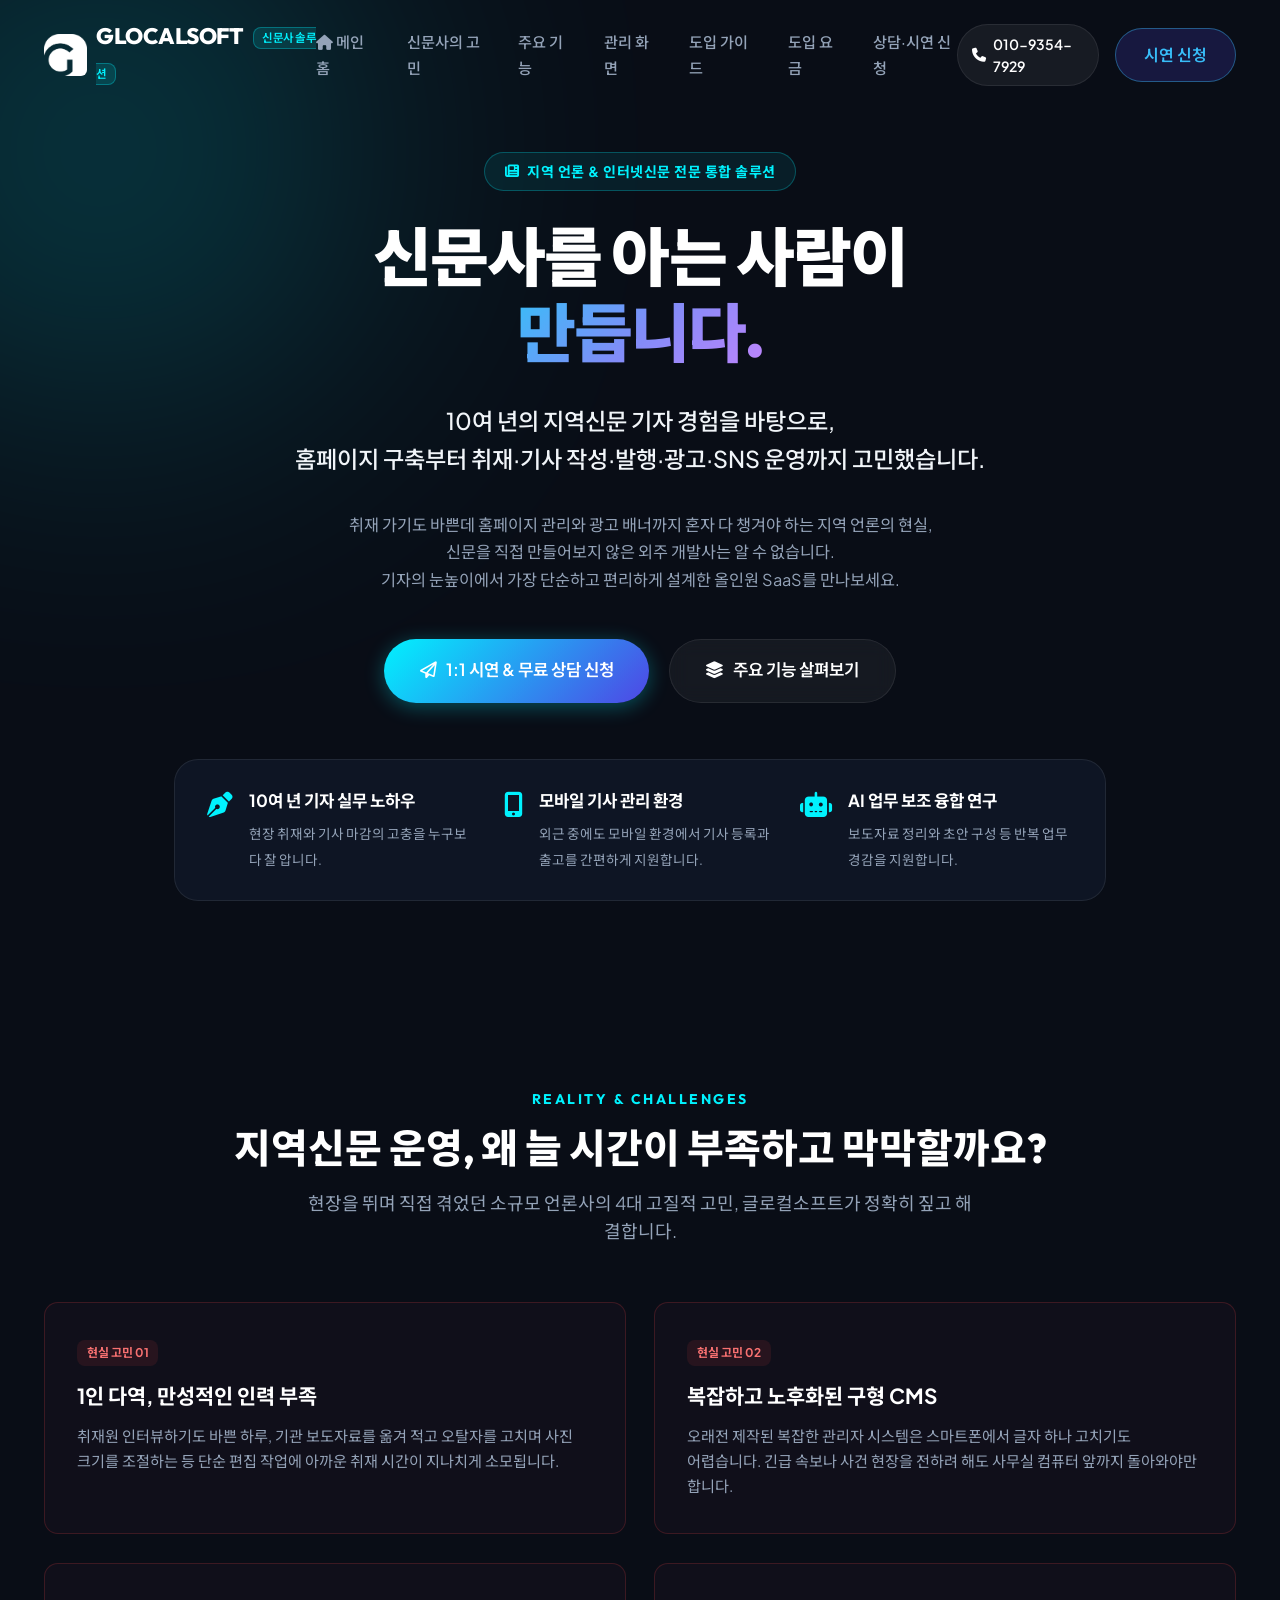
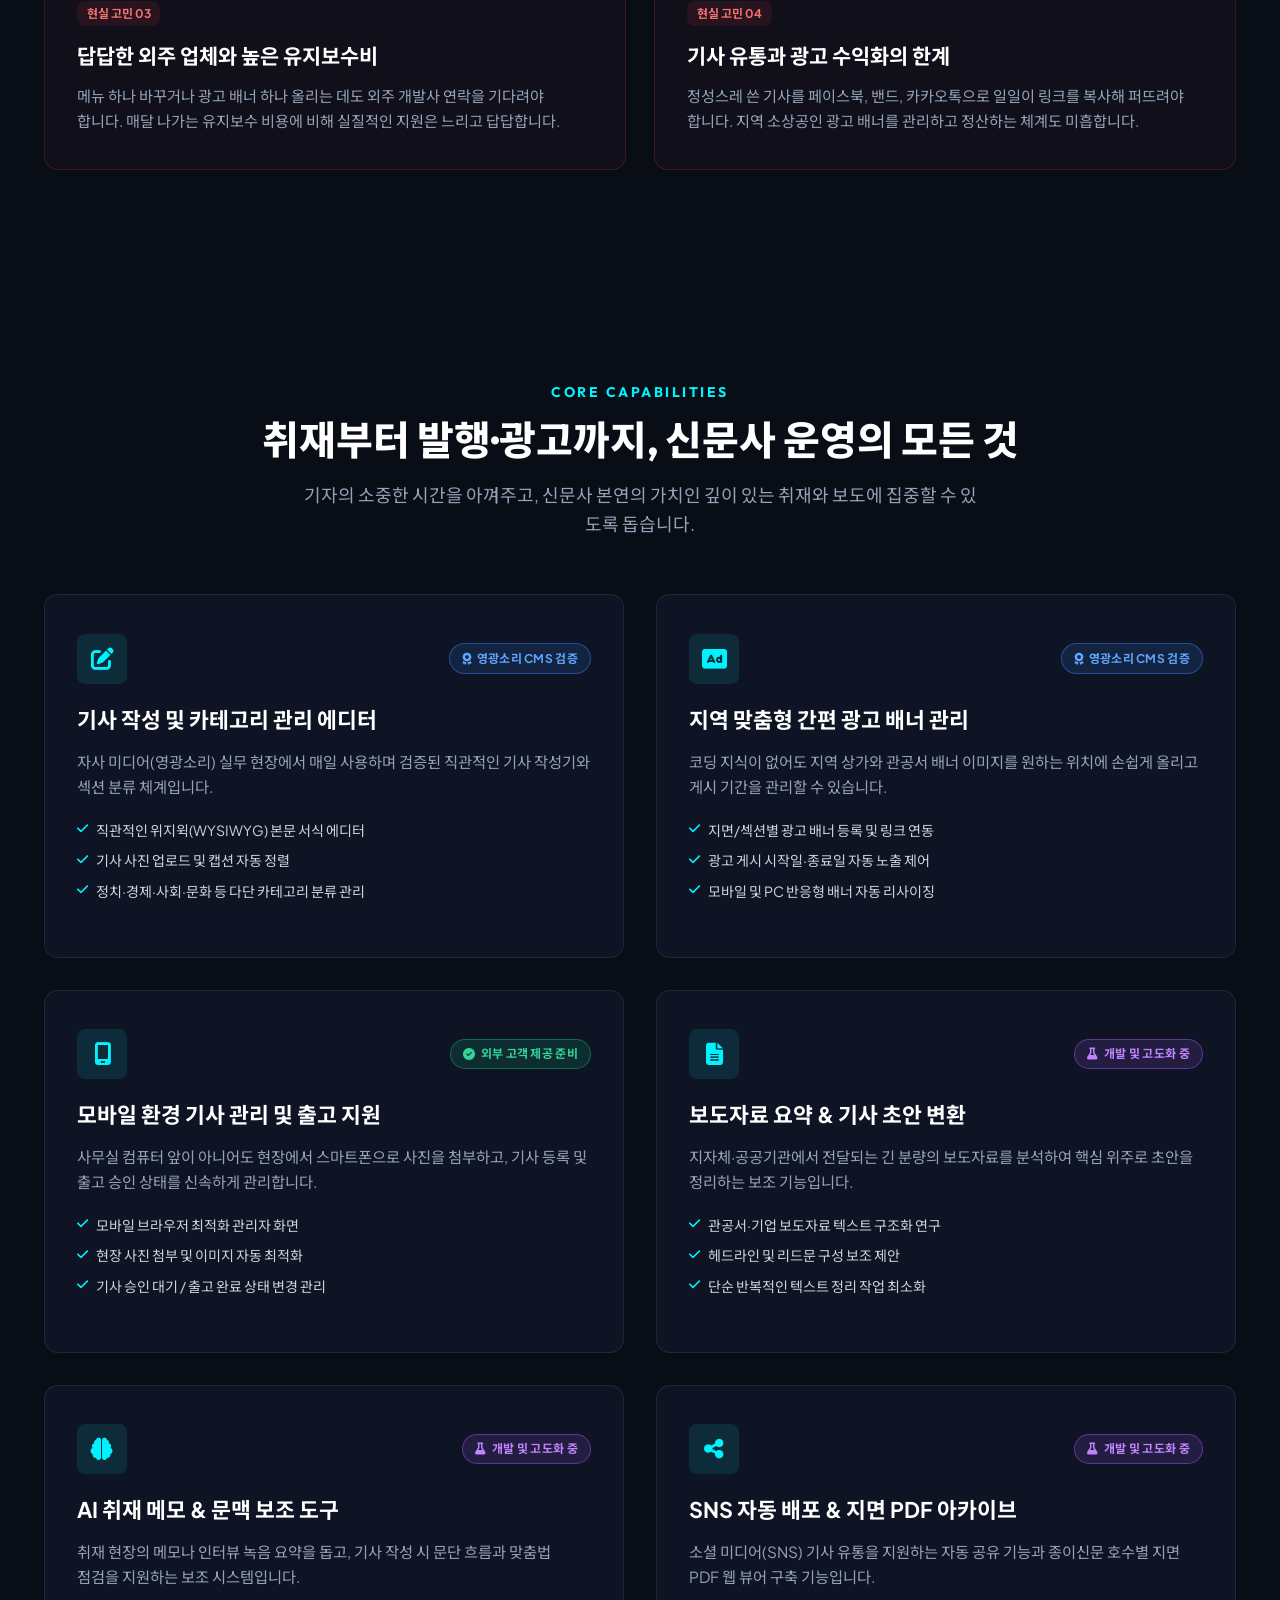
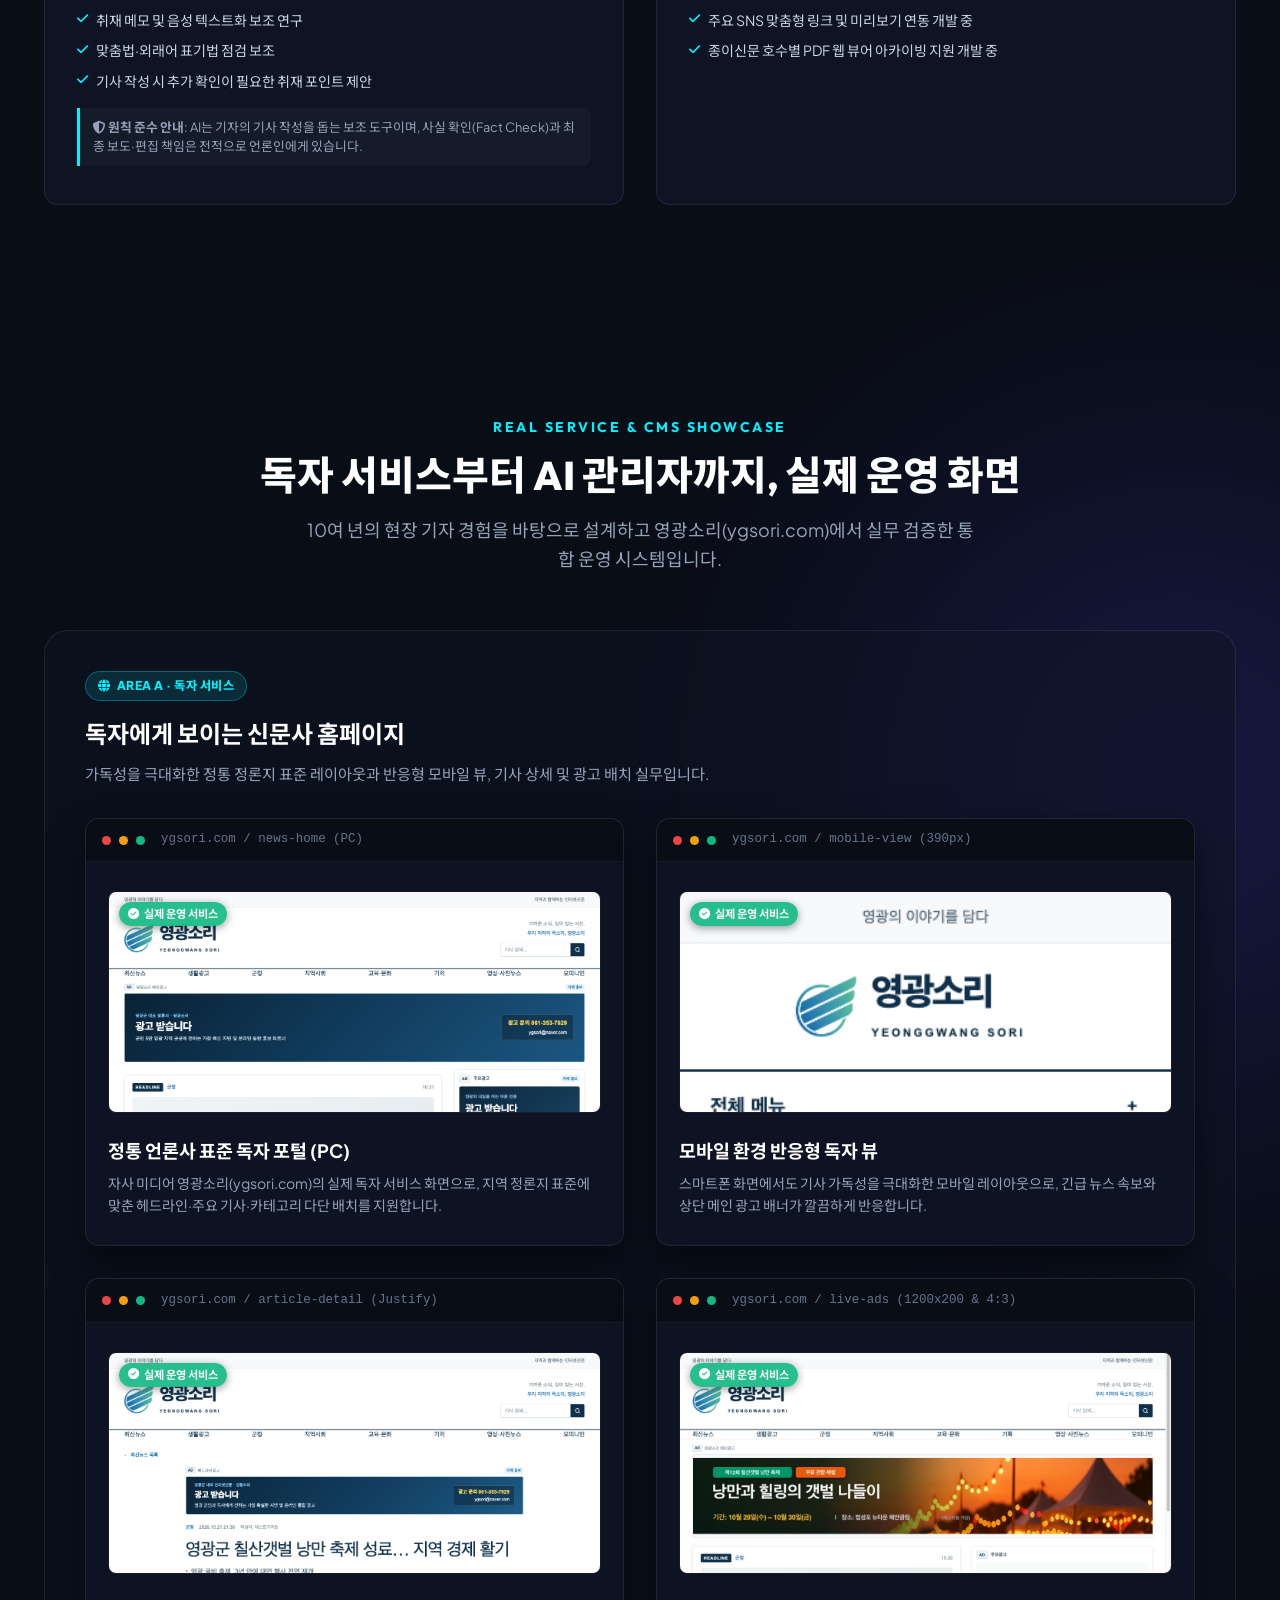
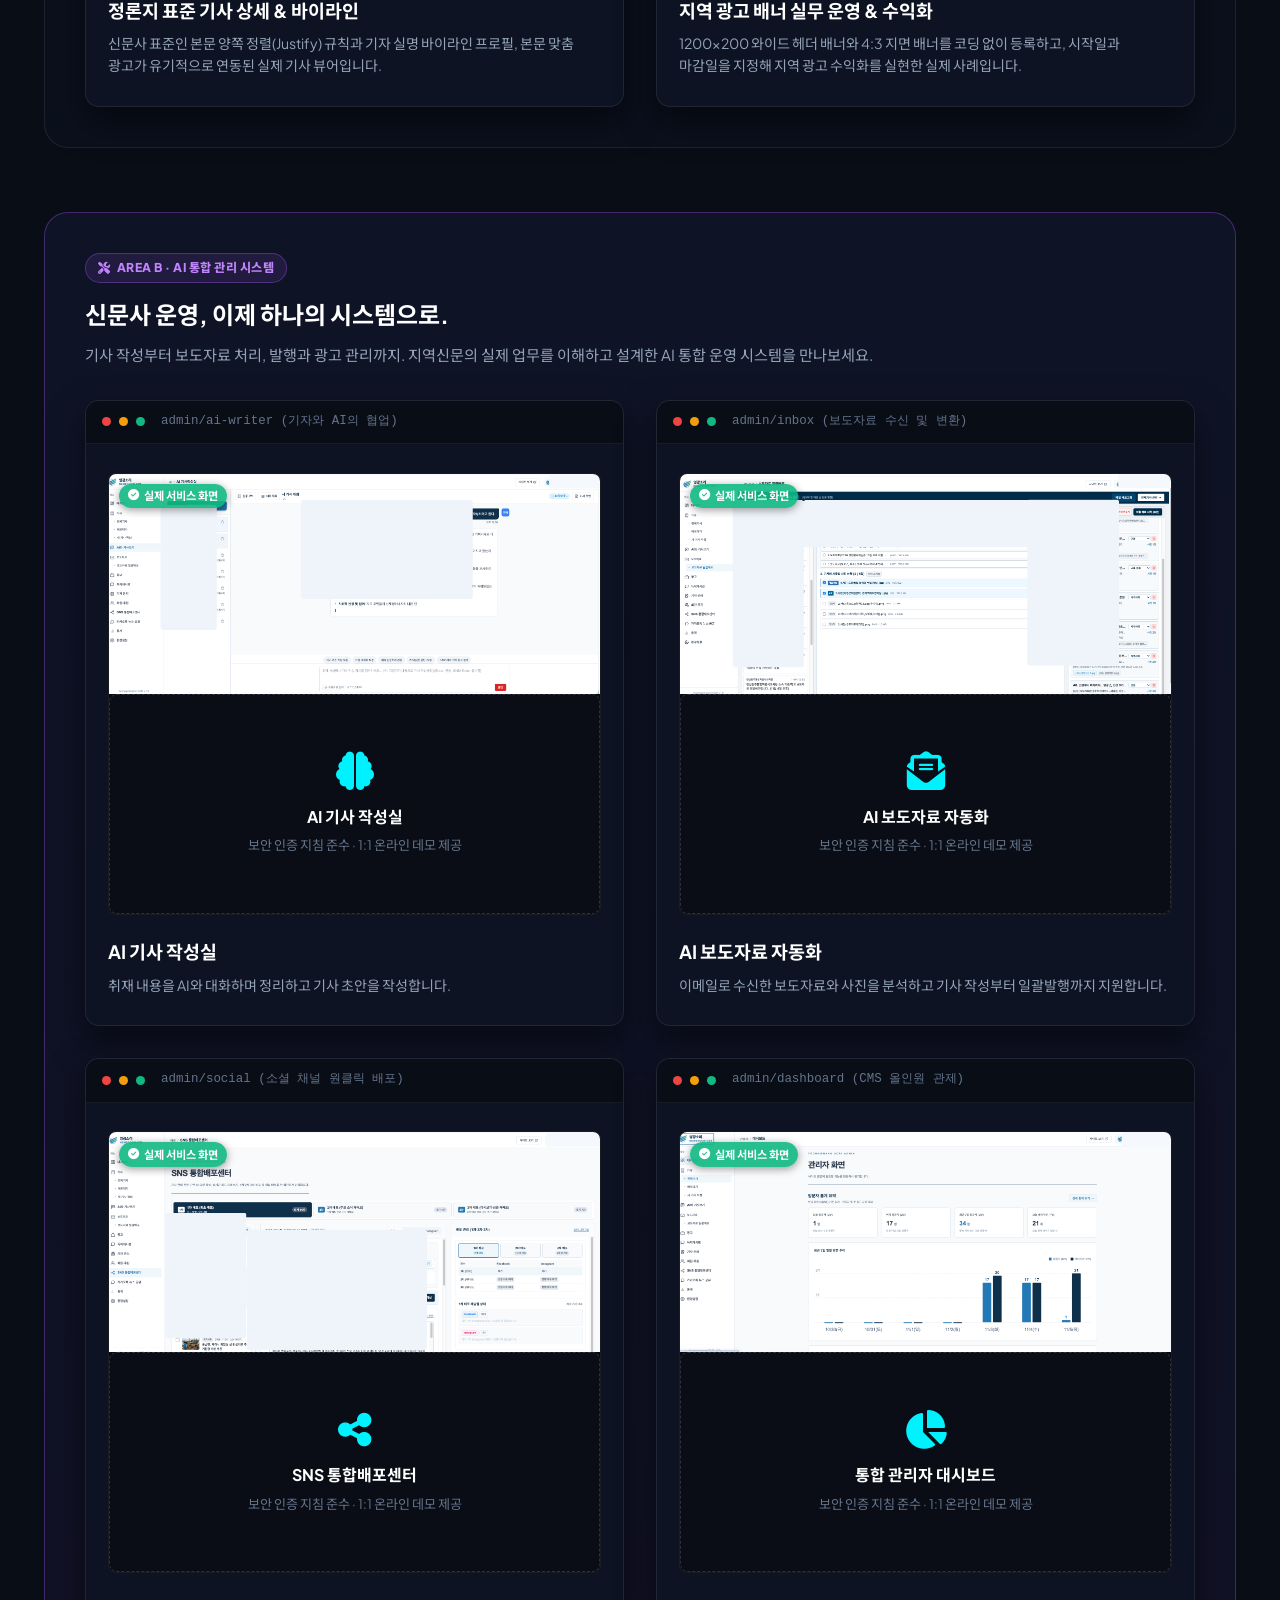
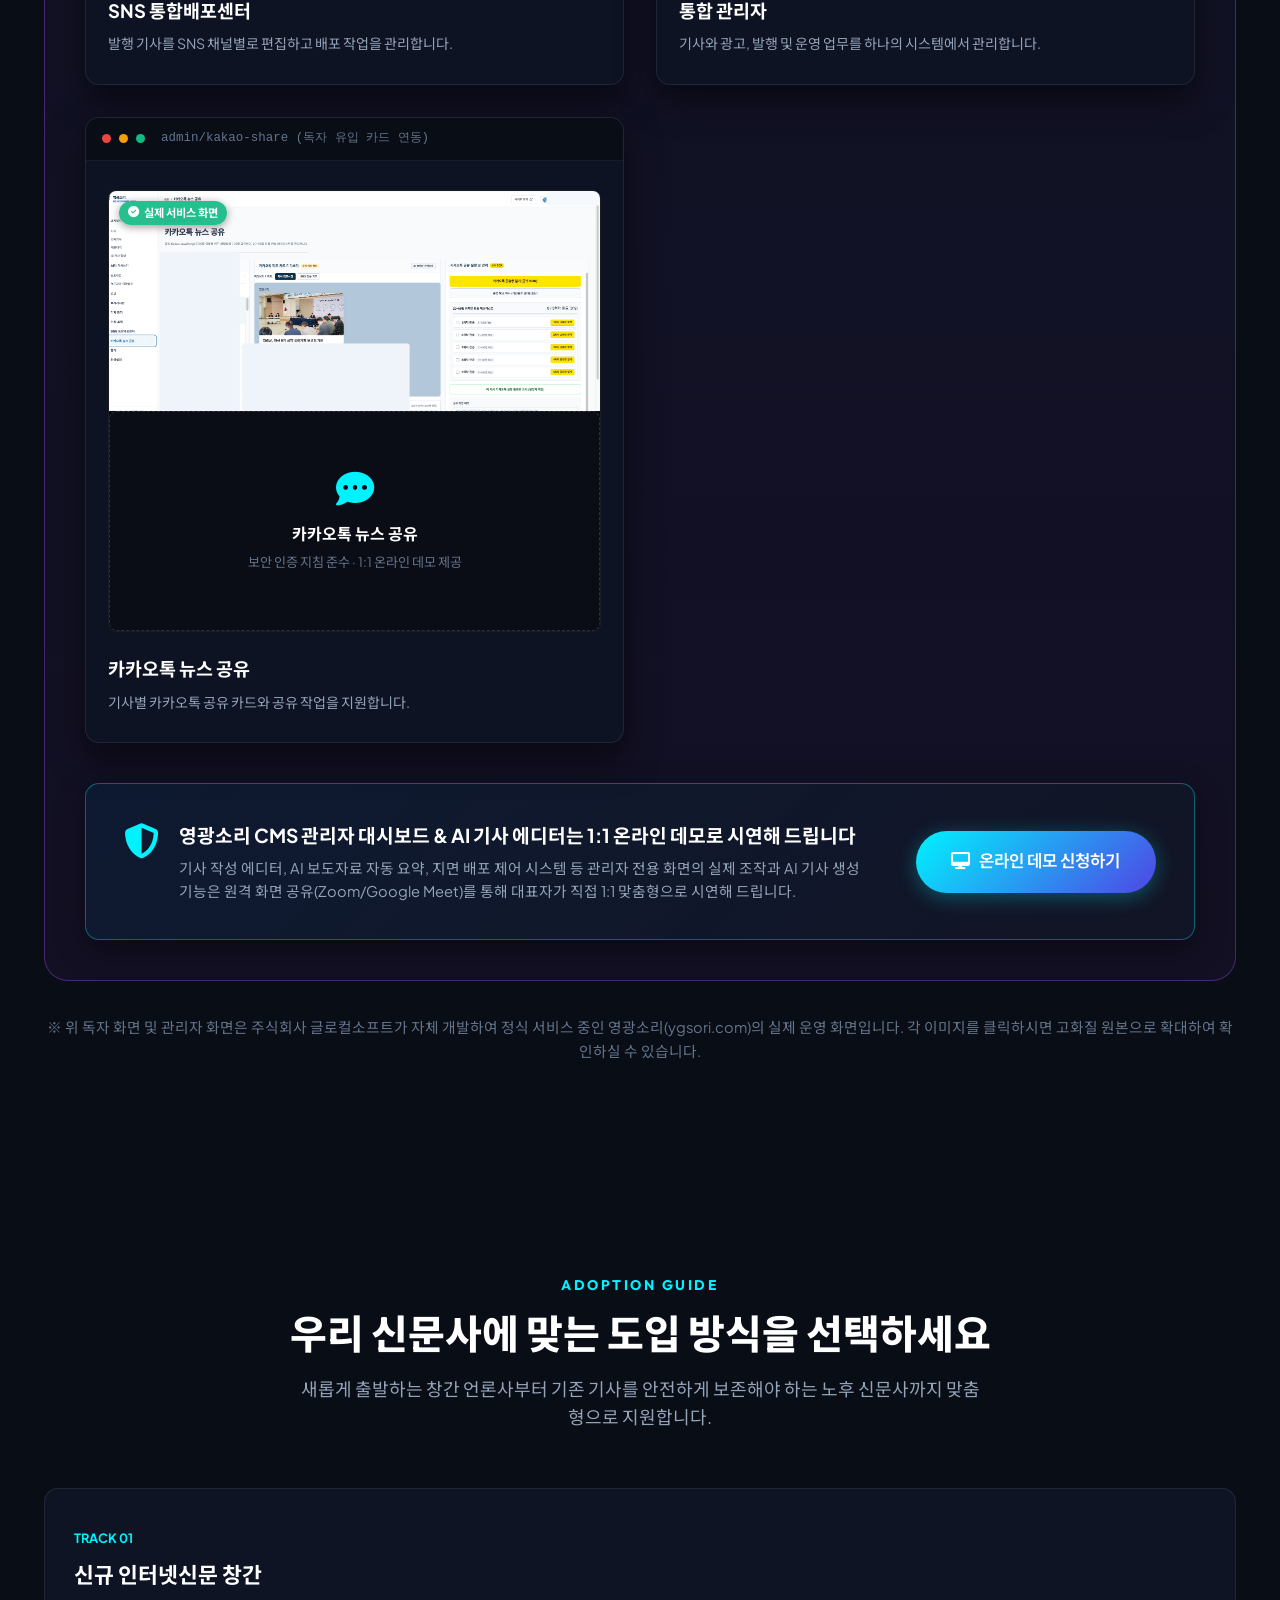
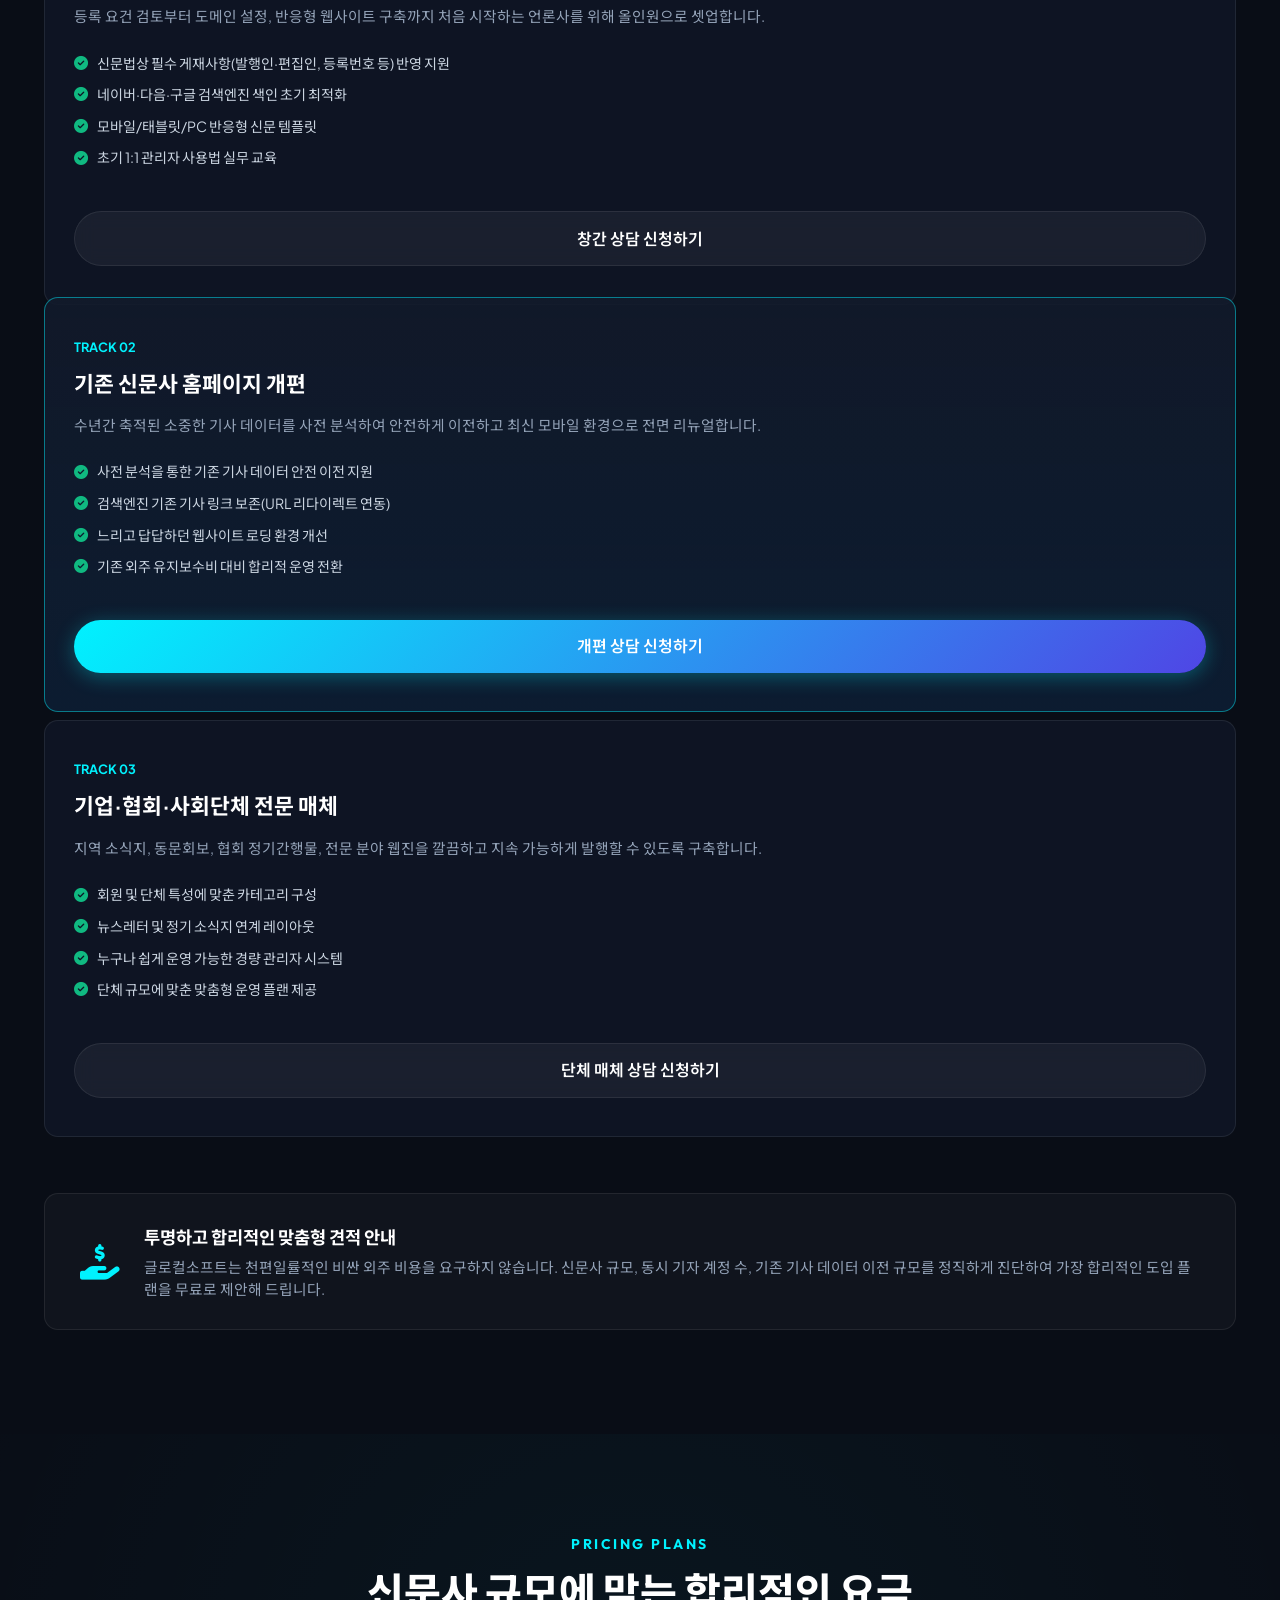
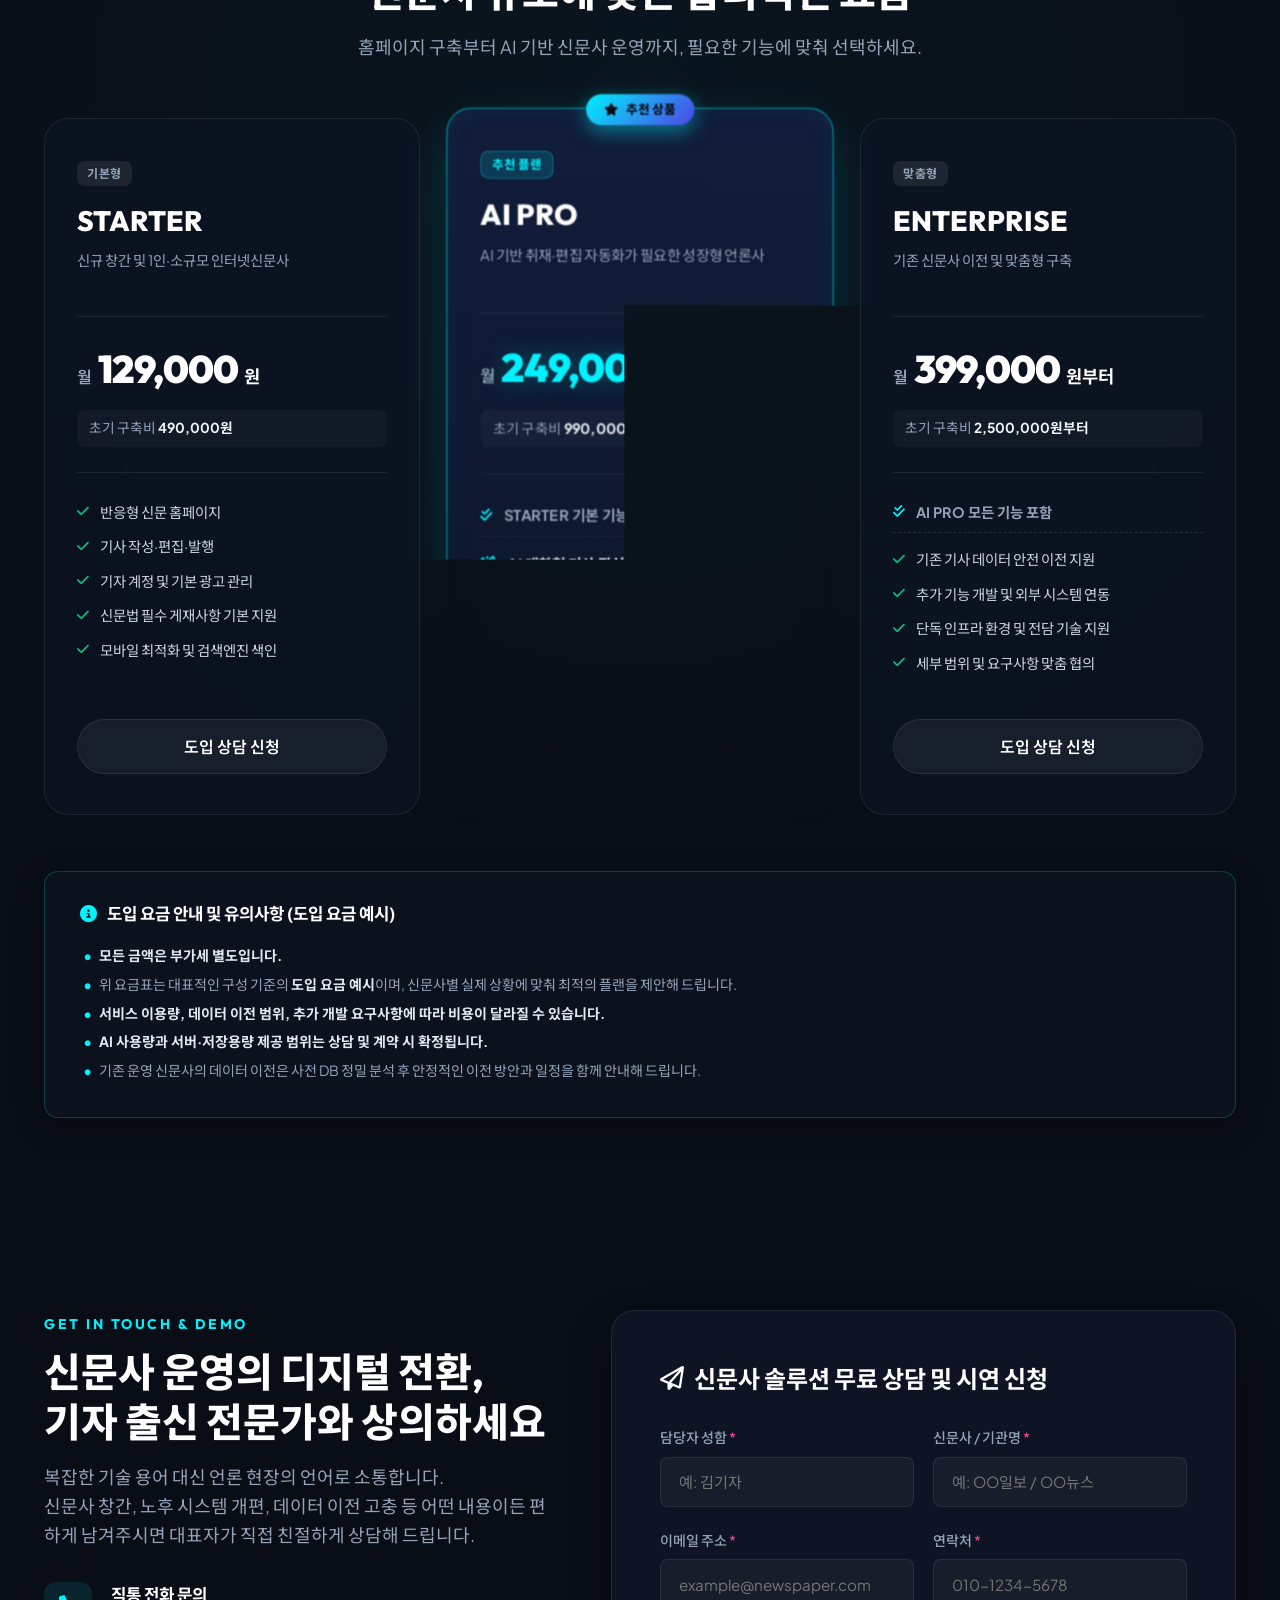
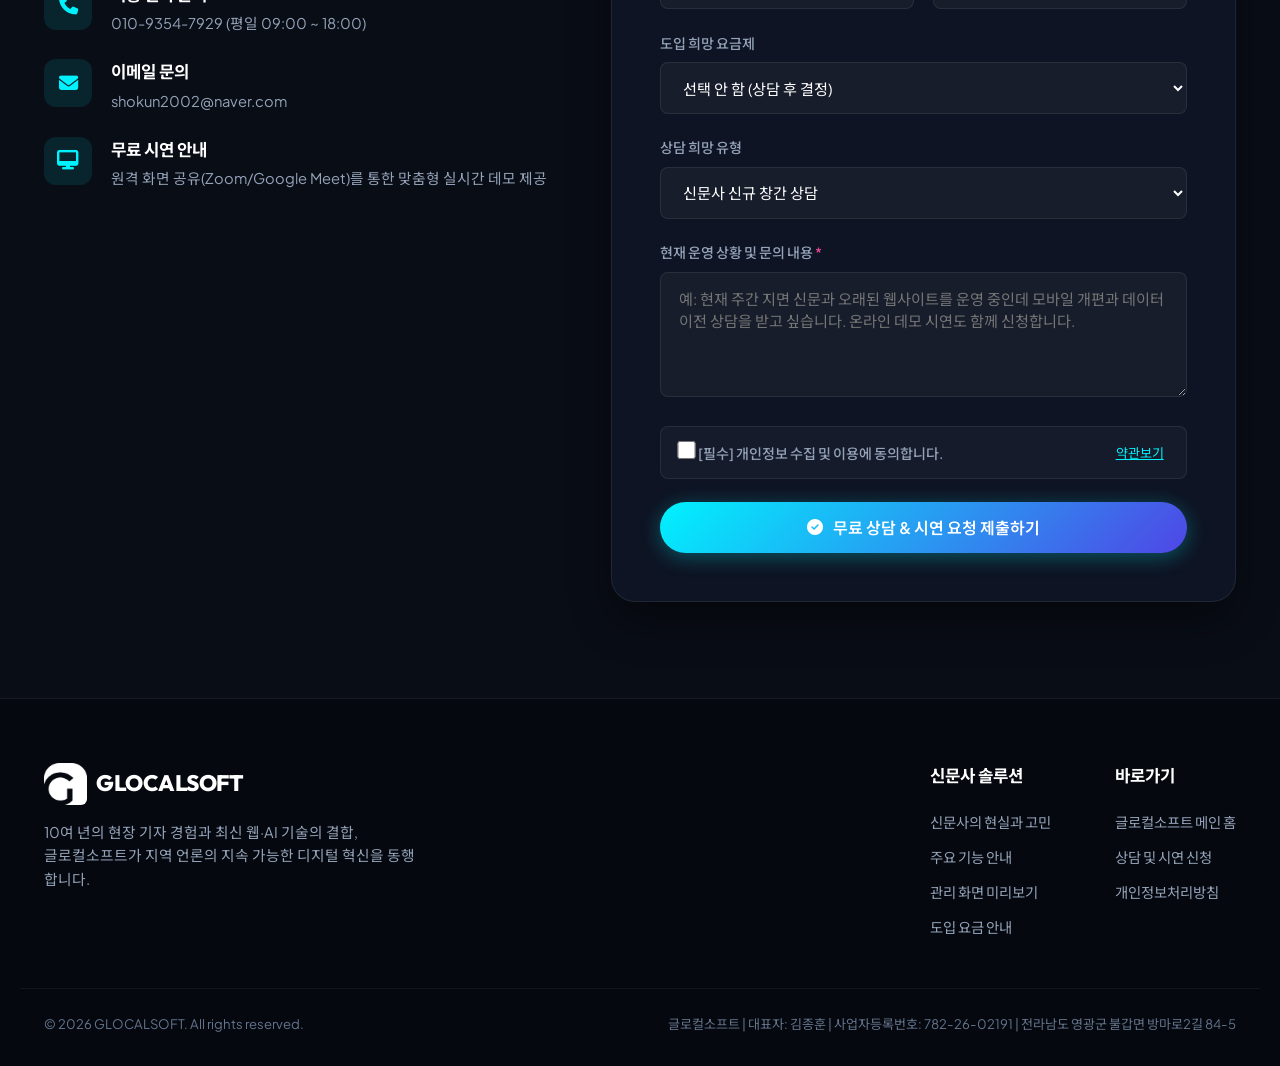
==== commit a14418c5: "feat: launch pricing plans and official privacy policy page" ====
--- a/newspaper/index.html
+++ b/newspaper/index.html
@@ -5,13 +5,15 @@
   <meta charset="UTF-8">
   <meta name="viewport" content="width=device-width, initial-scale=1.0">
   <title>신문사를 아는 사람이 만듭니다 | 인터넷신문사 통합 운영 SaaS - 글로컬소프트</title>
-  <meta name="description" content="10여 년의 지역신문 기자 경험을 바탕으로, 홈페이지 구축부터 취재·기사 작성·발행·광고·SNS 운영까지 고민했습니다. 소규모 지역신문 및 인터넷신문 창간을 위한 올인원 SaaS 솔루션.">
+  <meta name="description"
+    content="10여 년의 지역신문 기자 경험을 바탕으로, 홈페이지 구축부터 취재·기사 작성·발행·광고·SNS 운영까지 고민했습니다. 소규모 지역신문 및 인터넷신문 창간을 위한 올인원 SaaS 솔루션.">
   <meta name="keywords" content="인터넷신문 솔루션, 신문사 CMS, 지역신문 홈페이지, 인터넷신문 창간, 언론사 솔루션, AI 취재노트, 글로컬소프트">
 
   <!-- Open Graph / Meta -->
   <meta property="og:type" content="website">
   <meta property="og:title" content="신문사를 아는 사람이 만듭니다 — 인터넷신문사 통합 운영 SaaS | 글로컬소프트">
-  <meta property="og:description" content="10여 년의 지역신문 기자 경험을 바탕으로 만든 올인원 신문사 운영 플랫폼. 취재 보조부터 모바일 기사 관리, 지역 광고 배너 운영까지.">
+  <meta property="og:description"
+    content="10여 년의 지역신문 기자 경험을 바탕으로 만든 올인원 신문사 운영 플랫폼. 취재 보조부터 모바일 기사 관리, 지역 광고 배너 운영까지.">
   <meta property="og:image" content="../assets/hero-bg.png">
   <meta property="og:url" content="https://glocalsoft.kr/newspaper/">
 
@@ -50,6 +52,7 @@
           <li><a href="#features" class="nav-link">주요 기능</a></li>
           <li><a href="#showcase" class="nav-link">관리 화면</a></li>
           <li><a href="#adoption" class="nav-link">도입 가이드</a></li>
+          <li><a href="#pricing" class="nav-link">도입 요금</a></li>
           <li><a href="#contact" class="nav-link">상담·시연 신청</a></li>
         </ul>
       </nav>
@@ -264,7 +267,8 @@
             <li><i class="fa-solid fa-check"></i> 기사 작성 시 추가 확인이 필요한 취재 포인트 제안</li>
           </ul>
           <div class="feature-note">
-            <i class="fa-solid fa-shield-halved"></i> <strong>원칙 준수 안내</strong>: AI는 기자의 기사 작성을 돕는 보조 도구이며, 사실 확인(Fact Check)과 최종 보도·편집 책임은 전적으로 언론인에게 있습니다.
+            <i class="fa-solid fa-shield-halved"></i> <strong>원칙 준수 안내</strong>: AI는 기자의 기사 작성을 돕는 보조 도구이며, 사실 확인(Fact
+            Check)과 최종 보도·편집 책임은 전적으로 언론인에게 있습니다.
           </div>
         </div>
 
@@ -318,9 +322,11 @@
               <span class="mockup-title">ygsori.com / news-home (PC)</span>
             </div>
             <div class="mockup-body">
-              <div class="mockup-screen-container" data-src="assets/ygsori-pc-homepage.png" data-title="영광소리 인터넷신문 공식 포털 (PC 뷰)">
+              <div class="mockup-screen-container" data-src="assets/ygsori-pc-homepage.png"
+                data-title="영광소리 인터넷신문 공식 포털 (PC 뷰)">
                 <span class="mockup-live-badge"><i class="fa-solid fa-circle-check"></i> 실제 운영 서비스</span>
-                <img src="assets/ygsori-pc-homepage.png" alt="영광소리 공식 포털 PC 메인 화면" class="mockup-screen-img" loading="lazy">
+                <img src="assets/ygsori-pc-homepage.png" alt="영광소리 공식 포털 PC 메인 화면" class="mockup-screen-img"
+                  loading="lazy">
                 <div class="mockup-zoom-overlay">
                   <i class="fa-solid fa-magnifying-glass-plus"></i>
                   <span>클릭하여 고화질 원본 확대</span>
@@ -338,9 +344,11 @@
               <span class="mockup-title">ygsori.com / mobile-view (390px)</span>
             </div>
             <div class="mockup-body">
-              <div class="mockup-screen-container" data-src="assets/ygsori-mobile-homepage.png" data-title="영광소리 모바일 반응형 독자 뷰 (스마트폰 최적화)">
+              <div class="mockup-screen-container" data-src="assets/ygsori-mobile-homepage.png"
+                data-title="영광소리 모바일 반응형 독자 뷰 (스마트폰 최적화)">
                 <span class="mockup-live-badge"><i class="fa-solid fa-circle-check"></i> 실제 운영 서비스</span>
-                <img src="assets/ygsori-mobile-homepage.png" alt="영광소리 모바일 홈 화면" class="mockup-screen-img" loading="lazy">
+                <img src="assets/ygsori-mobile-homepage.png" alt="영광소리 모바일 홈 화면" class="mockup-screen-img"
+                  loading="lazy">
                 <div class="mockup-zoom-overlay">
                   <i class="fa-solid fa-magnifying-glass-plus"></i>
                   <span>클릭하여 고화질 원본 확대</span>
@@ -358,9 +366,11 @@
               <span class="mockup-title">ygsori.com / article-detail (Justify)</span>
             </div>
             <div class="mockup-body">
-              <div class="mockup-screen-container" data-src="assets/ygsori-article-detail.png" data-title="신문사 표준 기사 상세 뷰어 (양쪽 정렬 & 기자 프로필)">
+              <div class="mockup-screen-container" data-src="assets/ygsori-article-detail.png"
+                data-title="신문사 표준 기사 상세 뷰어 (양쪽 정렬 & 기자 프로필)">
                 <span class="mockup-live-badge"><i class="fa-solid fa-circle-check"></i> 실제 운영 서비스</span>
-                <img src="assets/ygsori-article-detail.png" alt="영광소리 기사 상세 화면" class="mockup-screen-img" loading="lazy">
+                <img src="assets/ygsori-article-detail.png" alt="영광소리 기사 상세 화면" class="mockup-screen-img"
+                  loading="lazy">
                 <div class="mockup-zoom-overlay">
                   <i class="fa-solid fa-magnifying-glass-plus"></i>
                   <span>클릭하여 고화질 원본 확대</span>
@@ -378,9 +388,11 @@
               <span class="mockup-title">ygsori.com / live-ads (1200x200 & 4:3)</span>
             </div>
             <div class="mockup-body">
-              <div class="mockup-screen-container" data-src="assets/ygsori-live-ads-pc.png" data-title="지역 맞춤형 광고 배너 게재 실무 (와이드 헤더 & 사이드 배너)">
+              <div class="mockup-screen-container" data-src="assets/ygsori-live-ads-pc.png"
+                data-title="지역 맞춤형 광고 배너 게재 실무 (와이드 헤더 & 사이드 배너)">
                 <span class="mockup-live-badge"><i class="fa-solid fa-circle-check"></i> 실제 운영 서비스</span>
-                <img src="assets/ygsori-live-ads-pc.png" alt="영광소리 실제 광고 배너 게재 화면" class="mockup-screen-img" loading="lazy">
+                <img src="assets/ygsori-live-ads-pc.png" alt="영광소리 실제 광고 배너 게재 화면" class="mockup-screen-img"
+                  loading="lazy">
                 <div class="mockup-zoom-overlay">
                   <i class="fa-solid fa-magnifying-glass-plus"></i>
                   <span>클릭하여 고화질 원본 확대</span>
@@ -416,7 +428,8 @@
               <div class="mockup-screen-container" data-src="assets/public-admin-ai-writer.png" data-title="AI 기사 작성실">
                 <span class="mockup-live-badge"><i class="fa-solid fa-circle-check"></i> 실제 서비스 화면</span>
                 <img src="assets/public-admin-ai-writer.png" alt="AI 기사 작성실 화면" class="mockup-screen-img"
-                  onerror="this.style.display='none'; if(this.nextElementSibling) this.nextElementSibling.style.display='flex';" loading="lazy">
+                  onerror="this.style.display='none'; if(this.nextElementSibling) this.nextElementSibling.style.display='flex';"
+                  loading="lazy">
                 <div class="mockup-screen-placeholder">
                   <i class="fa-solid fa-brain"></i>
                   <strong>AI 기사 작성실</strong>
@@ -442,7 +455,8 @@
               <div class="mockup-screen-container" data-src="assets/public-admin-inbox.png" data-title="AI 보도자료 자동화">
                 <span class="mockup-live-badge"><i class="fa-solid fa-circle-check"></i> 실제 서비스 화면</span>
                 <img src="assets/public-admin-inbox.png" alt="AI 보도자료 자동화 화면" class="mockup-screen-img"
-                  onerror="this.style.display='none'; if(this.nextElementSibling) this.nextElementSibling.style.display='flex';" loading="lazy">
+                  onerror="this.style.display='none'; if(this.nextElementSibling) this.nextElementSibling.style.display='flex';"
+                  loading="lazy">
                 <div class="mockup-screen-placeholder">
                   <i class="fa-solid fa-envelope-open-text"></i>
                   <strong>AI 보도자료 자동화</strong>
@@ -468,7 +482,8 @@
               <div class="mockup-screen-container" data-src="assets/public-admin-social.png" data-title="SNS 통합배포센터">
                 <span class="mockup-live-badge"><i class="fa-solid fa-circle-check"></i> 실제 서비스 화면</span>
                 <img src="assets/public-admin-social.png" alt="SNS 통합배포센터 화면" class="mockup-screen-img"
-                  onerror="this.style.display='none'; if(this.nextElementSibling) this.nextElementSibling.style.display='flex';" loading="lazy">
+                  onerror="this.style.display='none'; if(this.nextElementSibling) this.nextElementSibling.style.display='flex';"
+                  loading="lazy">
                 <div class="mockup-screen-placeholder">
                   <i class="fa-solid fa-share-nodes"></i>
                   <strong>SNS 통합배포센터</strong>
@@ -491,10 +506,12 @@
               <span class="mockup-title">admin/dashboard (CMS 올인원 관제)</span>
             </div>
             <div class="mockup-body">
-              <div class="mockup-screen-container" data-src="assets/public-admin-dashboard.png" data-title="통합 관리자 대시보드">
+              <div class="mockup-screen-container" data-src="assets/public-admin-dashboard.png"
+                data-title="통합 관리자 대시보드">
                 <span class="mockup-live-badge"><i class="fa-solid fa-circle-check"></i> 실제 서비스 화면</span>
                 <img src="assets/public-admin-dashboard.png" alt="통합 관리자 대시보드 화면" class="mockup-screen-img"
-                  onerror="this.style.display='none'; if(this.nextElementSibling) this.nextElementSibling.style.display='flex';" loading="lazy">
+                  onerror="this.style.display='none'; if(this.nextElementSibling) this.nextElementSibling.style.display='flex';"
+                  loading="lazy">
                 <div class="mockup-screen-placeholder">
                   <i class="fa-solid fa-chart-pie"></i>
                   <strong>통합 관리자 대시보드</strong>
@@ -517,10 +534,12 @@
               <span class="mockup-title">admin/kakao-share (독자 유입 카드 연동)</span>
             </div>
             <div class="mockup-body">
-              <div class="mockup-screen-container" data-src="assets/public-admin-kakao-share.png" data-title="카카오톡 뉴스 공유">
+              <div class="mockup-screen-container" data-src="assets/public-admin-kakao-share.png"
+                data-title="카카오톡 뉴스 공유">
                 <span class="mockup-live-badge"><i class="fa-solid fa-circle-check"></i> 실제 서비스 화면</span>
                 <img src="assets/public-admin-kakao-share.png" alt="카카오톡 뉴스 공유 화면" class="mockup-screen-img"
-                  onerror="this.style.display='none'; if(this.nextElementSibling) this.nextElementSibling.style.display='flex';" loading="lazy">
+                  onerror="this.style.display='none'; if(this.nextElementSibling) this.nextElementSibling.style.display='flex';"
+                  loading="lazy">
                 <div class="mockup-screen-placeholder">
                   <i class="fa-solid fa-comment-dots"></i>
                   <strong>카카오톡 뉴스 공유</strong>
@@ -544,7 +563,8 @@
             <div class="demo-banner-text">
               <h3>영광소리 CMS 관리자 대시보드 & AI 기사 에디터는 1:1 온라인 데모로 시연해 드립니다</h3>
               <p>
-                기사 작성 에디터, AI 보도자료 자동 요약, 지면 배포 제어 시스템 등 관리자 전용 화면의 실제 조작과 AI 기사 생성 기능은 원격 화면 공유(Zoom/Google Meet)를 통해 대표자가 직접 1:1 맞춤형으로 시연해 드립니다.
+                기사 작성 에디터, AI 보도자료 자동 요약, 지면 배포 제어 시스템 등 관리자 전용 화면의 실제 조작과 AI 기사 생성 기능은 원격 화면 공유(Zoom/Google Meet)를 통해
+                대표자가 직접 1:1 맞춤형으로 시연해 드립니다.
               </p>
             </div>
           </div>
@@ -557,7 +577,8 @@
       </div>
 
       <p class="showcase-disclaimer">
-        ※ 위 독자 화면 및 관리자 화면은 주식회사 글로컬소프트가 자체 개발하여 정식 서비스 중인 영광소리(ygsori.com)의 실제 운영 화면입니다. 각 이미지를 클릭하시면 고화질 원본으로 확대하여 확인하실 수 있습니다.
+        ※ 위 독자 화면 및 관리자 화면은 주식회사 글로컬소프트가 자체 개발하여 정식 서비스 중인 영광소리(ygsori.com)의 실제 운영 화면입니다. 각 이미지를 클릭하시면 고화질 원본으로 확대하여
+        확인하실 수 있습니다.
       </p>
     </div>
   </section>
@@ -621,13 +642,141 @@
         <i class="fa-solid fa-hand-holding-dollar"></i>
         <div>
           <strong>투명하고 합리적인 맞춤형 견적 안내</strong>
-          <p>글로컬소프트는 천편일률적인 비싼 외주 비용을 요구하지 않습니다. 신문사 규모, 동시 기자 계정 수, 기존 기사 데이터 이전 규모를 정직하게 진단하여 가장 합리적인 도입 플랜을 무료로 제안해 드립니다.</p>
+          <p>글로컬소프트는 천편일률적인 비싼 외주 비용을 요구하지 않습니다. 신문사 규모, 동시 기자 계정 수, 기존 기사 데이터 이전 규모를 정직하게 진단하여 가장 합리적인 도입 플랜을 무료로 제안해
+            드립니다.</p>
         </div>
       </div>
     </div>
   </section>
 
-  <!-- 6. Formspree Contact & Demo Request Section -->
+  <!-- 6. Pricing Section -->
+  <section class="section np-pricing-section" id="pricing">
+    <div class="container">
+      <div class="section-header text-center">
+        <span class="section-subtitle">PRICING PLANS</span>
+        <h2 class="section-title">신문사 규모에 맞는 합리적인 요금</h2>
+        <p class="section-desc">
+          홈페이지 구축부터 AI 기반 신문사 운영까지, 필요한 기능에 맞춰 선택하세요.
+        </p>
+      </div>
+
+      <div class="pricing-grid">
+        <!-- Plan 1: STARTER -->
+        <div class="pricing-card" data-plan-card="STARTER">
+          <div class="pricing-card-header">
+            <span class="pricing-plan-badge">기본형</span>
+            <h3 class="pricing-plan-name">STARTER</h3>
+            <p class="pricing-plan-target">신규 창간 및 1인·소규모 인터넷신문사</p>
+          </div>
+          <div class="pricing-price-wrap">
+            <div class="pricing-monthly">
+              <span class="currency">월</span>
+              <span class="amount">129,000</span>
+              <span class="unit">원</span>
+            </div>
+            <div class="pricing-setup-fee">
+              초기 구축비 <strong>490,000원</strong>
+            </div>
+          </div>
+          <ul class="pricing-feature-list">
+            <li><i class="fa-solid fa-check"></i> 반응형 신문 홈페이지</li>
+            <li><i class="fa-solid fa-check"></i> 기사 작성·편집·발행</li>
+            <li><i class="fa-solid fa-check"></i> 기자 계정 및 기본 광고 관리</li>
+            <li><i class="fa-solid fa-check"></i> 신문법 필수 게재사항 기본 지원</li>
+            <li><i class="fa-solid fa-check"></i> 모바일 최적화 및 검색엔진 색인</li>
+          </ul>
+          <div class="pricing-cta-wrap">
+            <a href="#contact" class="btn btn-outline btn-block select-plan-btn" data-plan="STARTER">
+              도입 상담 신청
+            </a>
+          </div>
+        </div>
+
+        <!-- Plan 2: AI PRO (Featured) -->
+        <div class="pricing-card featured" data-plan-card="AI PRO">
+          <div class="pricing-popular-badge">
+            <i class="fa-solid fa-star"></i> 추천 상품
+          </div>
+          <div class="pricing-card-header">
+            <span class="pricing-plan-badge accent-badge">추천 플랜</span>
+            <h3 class="pricing-plan-name">AI PRO</h3>
+            <p class="pricing-plan-target">AI 기반 취재·편집 자동화가 필요한 성장형 언론사</p>
+          </div>
+          <div class="pricing-price-wrap">
+            <div class="pricing-monthly">
+              <span class="currency">월</span>
+              <span class="amount">249,000</span>
+              <span class="unit">원</span>
+            </div>
+            <div class="pricing-setup-fee">
+              초기 구축비 <strong>990,000원</strong>
+            </div>
+          </div>
+          <ul class="pricing-feature-list">
+            <li class="feature-inherit"><i class="fa-solid fa-check-double"></i> <strong>STARTER 기본 기능 포함</strong></li>
+            <li class="feature-highlight"><i class="fa-solid fa-wand-magic-sparkles"></i> <strong>AI 대화형 기사 작성</strong>
+            </li>
+            <li class="feature-highlight"><i class="fa-solid fa-bolt"></i> <strong>보도자료 자동 처리 및 기사 생성</strong></li>
+            <li class="feature-highlight"><i class="fa-solid fa-share-nodes"></i> <strong>SNS 배포 작업 관리</strong></li>
+            <li><i class="fa-solid fa-check"></i> 기자단 협업 및 발행 승인 워크플로우</li>
+          </ul>
+          <div class="pricing-cta-wrap">
+            <a href="#contact" class="btn btn-gradient btn-block select-plan-btn" data-plan="AI PRO">
+              도입 상담 신청
+            </a>
+          </div>
+        </div>
+
+        <!-- Plan 3: ENTERPRISE -->
+        <div class="pricing-card" data-plan-card="ENTERPRISE">
+          <div class="pricing-card-header">
+            <span class="pricing-plan-badge">맞춤형</span>
+            <h3 class="pricing-plan-name">ENTERPRISE</h3>
+            <p class="pricing-plan-target">기존 신문사 이전 및 맞춤형 구축</p>
+          </div>
+          <div class="pricing-price-wrap">
+            <div class="pricing-monthly">
+              <span class="currency">월</span>
+              <span class="amount">399,000</span>
+              <span class="unit">원부터</span>
+            </div>
+            <div class="pricing-setup-fee">
+              초기 구축비 <strong>2,500,000원부터</strong>
+            </div>
+          </div>
+          <ul class="pricing-feature-list">
+            <li class="feature-inherit"><i class="fa-solid fa-check-double"></i> <strong>AI PRO 모든 기능 포함</strong></li>
+            <li><i class="fa-solid fa-check"></i> 기존 기사 데이터 안전 이전 지원</li>
+            <li><i class="fa-solid fa-check"></i> 추가 기능 개발 및 외부 시스템 연동</li>
+            <li><i class="fa-solid fa-check"></i> 단독 인프라 환경 및 전담 기술 지원</li>
+            <li><i class="fa-solid fa-check"></i> 세부 범위 및 요구사항 맞춤 협의</li>
+          </ul>
+          <div class="pricing-cta-wrap">
+            <a href="#contact" class="btn btn-outline btn-block select-plan-btn" data-plan="ENTERPRISE">
+              도입 상담 신청
+            </a>
+          </div>
+        </div>
+      </div>
+
+      <!-- Price Policy & Disclaimer -->
+      <div class="pricing-disclaimer-box">
+        <div class="disclaimer-header">
+          <i class="fa-solid fa-circle-info"></i>
+          <strong>도입 요금 안내 및 유의사항 (도입 요금 예시)</strong>
+        </div>
+        <ul class="disclaimer-list">
+          <li><strong>모든 금액은 부가세 별도입니다.</strong></li>
+          <li>위 요금표는 대표적인 구성 기준의 <strong>도입 요금 예시</strong>이며, 신문사별 실제 상황에 맞춰 최적의 플랜을 제안해 드립니다.</li>
+          <li><strong>서비스 이용량, 데이터 이전 범위, 추가 개발 요구사항에 따라 비용이 달라질 수 있습니다.</strong></li>
+          <li><strong>AI 사용량과 서버·저장용량 제공 범위는 상담 및 계약 시 확정됩니다.</strong></li>
+          <li>기존 운영 신문사의 데이터 이전은 사전 DB 정밀 분석 후 안정적인 이전 방안과 일정을 함께 안내해 드립니다.</li>
+        </ul>
+      </div>
+    </div>
+  </section>
+
+  <!-- 7. Formspree Contact & Demo Request Section -->
   <section class="section np-contact-section" id="contact">
     <div class="container">
       <div class="contact-grid">
@@ -692,6 +841,17 @@
             </div>
 
             <div class="form-group">
+              <label for="selectedPlan">도입 희망 요금제</label>
+              <select id="selectedPlan" name="selectedPlan">
+                <option value="상담 후 결정">선택 안 함 (상담 후 결정)</option>
+                <option value="STARTER (월 12.9만 / 구축비 49만)">STARTER (월 129,000원 / 초기 구축비 490,000원)</option>
+                <option value="AI PRO [추천] (월 24.9만 / 구축비 99만)">AI PRO [추천] (월 249,000원 / 초기 구축비 990,000원)</option>
+                <option value="ENTERPRISE (월 39.9만~ / 구축비 250만~)">ENTERPRISE (월 399,000원부터 / 초기 구축비 2,500,000원부터)
+                </option>
+              </select>
+            </div>
+
+            <div class="form-group">
               <label for="inquiryType">상담 희망 유형</label>
               <select id="inquiryType" name="inquiryType">
                 <option value="신문사 신규 창간 상담">신문사 신규 창간 상담</option>
@@ -743,6 +903,7 @@
             <li><a href="#painpoints">신문사의 현실과 고민</a></li>
             <li><a href="#features">주요 기능 안내</a></li>
             <li><a href="#showcase">관리 화면 미리보기</a></li>
+            <li><a href="#pricing">도입 요금 안내</a></li>
           </ul>
         </div>
         <div>
@@ -750,15 +911,15 @@
           <ul>
             <li><a href="../index.html">글로컬소프트 메인 홈</a></li>
             <li><a href="#contact">상담 및 시연 신청</a></li>
-            <li><a href="#" id="privacyModalBtn">개인정보 처리방침</a></li>
+            <li><a href="/privacy/">개인정보처리방침</a></li>
           </ul>
         </div>
       </div>
     </div>
 
     <div class="container footer-bottom">
-      <p>© 2026 GLOCALSOFT Co., Ltd. All rights reserved.</p>
-      <p class="company-legal">주식회사 글로컬소프트 | 대표자: 김종훈 | 사업자등록번호: 782-26-02191 | 전남광주통합특별시 영광군 불갑면 방마로2길 84-5</p>
+      <p>© 2026 GLOCALSOFT. All rights reserved.</p>
+      <p class="company-legal">글로컬소프트 | 대표자: 김종훈 | 사업자등록번호: 782-26-02191 | 전라남도 영광군 불갑면 방마로2길 84-5</p>
     </div>
   </footer>
 
@@ -792,5 +953,4 @@
   <script src="newspaper.js"></script>
 </body>
 
-</html>
-
+</html>
--- a/styles.css
+++ b/styles.css
@@ -693,8 +693,64 @@
 }
 
 .flagship-link {
-  margin-top: 1.2rem;
+  margin-top: 0;
   text-align: center;
+}
+
+.flagship-pricing-tag {
+  display: inline-flex;
+  align-items: center;
+  gap: 0.45rem;
+  background: rgba(0, 242, 254, 0.08);
+  border: 1px solid rgba(0, 242, 254, 0.3);
+  padding: 0.4rem 0.9rem;
+  border-radius: var(--radius-full);
+  font-size: 0.85rem;
+  color: #e2e8f0;
+  margin-bottom: 1.2rem;
+  text-decoration: none;
+  transition: all var(--transition-fast);
+  width: fit-content;
+}
+
+.flagship-pricing-tag:hover {
+  background: rgba(0, 242, 254, 0.16);
+  border-color: var(--accent-cyan);
+  color: #ffffff;
+}
+
+.flagship-pricing-tag i {
+  color: var(--accent-cyan);
+  font-size: 0.85rem;
+}
+
+.flagship-pricing-tag strong {
+  color: var(--accent-cyan);
+  font-weight: 700;
+}
+
+.flagship-actions {
+  display: flex;
+  flex-direction: column;
+  gap: 0.6rem;
+  margin-top: 1rem;
+}
+
+.flagship-price-link {
+  display: inline-flex;
+  align-items: center;
+  justify-content: center;
+  gap: 0.4rem;
+  font-size: 0.85rem;
+  color: var(--accent-cyan);
+  text-decoration: none;
+  padding: 0.3rem 0;
+  transition: opacity var(--transition-fast);
+}
+
+.flagship-price-link:hover {
+  opacity: 0.8;
+  text-decoration: underline;
 }
 
 .service-icon {
--- a/newspaper/newspaper.css
+++ b/newspaper/newspaper.css
@@ -816,6 +816,289 @@
   margin: 0;
 }
 
+/* ==========================================
+   Pricing Section Styles (Phase 3-2A)
+   ========================================== */
+.np-pricing-section {
+  padding: 6rem 0;
+  position: relative;
+  background: radial-gradient(circle at 50% 20%, rgba(0, 242, 254, 0.04) 0%, transparent 60%);
+}
+
+.pricing-grid {
+  display: grid;
+  grid-template-columns: repeat(3, 1fr);
+  gap: 2rem;
+  align-items: stretch;
+  margin-top: 3.5rem;
+}
+
+.pricing-card {
+  background: rgba(14, 20, 36, 0.7);
+  backdrop-filter: blur(16px);
+  border: 1px solid var(--border-glass);
+  border-radius: var(--radius-lg);
+  padding: 2.5rem 2rem;
+  display: flex;
+  flex-direction: column;
+  position: relative;
+  transition: all var(--transition-normal);
+}
+
+.pricing-card:hover {
+  transform: translateY(-6px);
+  border-color: rgba(0, 242, 254, 0.4);
+  box-shadow: 0 16px 36px rgba(0, 0, 0, 0.4);
+}
+
+/* Featured / AI PRO Card */
+.pricing-card.featured {
+  background: linear-gradient(180deg, rgba(18, 30, 60, 0.92) 0%, rgba(13, 22, 44, 0.95) 100%);
+  border: 1.5px solid rgba(0, 242, 254, 0.6);
+  box-shadow: 0 20px 50px rgba(0, 242, 254, 0.16), inset 0 0 24px rgba(0, 242, 254, 0.06);
+  transform: scale(1.03);
+  z-index: 2;
+}
+
+.pricing-card.featured:hover {
+  transform: scale(1.03) translateY(-6px);
+  border-color: var(--accent-cyan);
+  box-shadow: 0 24px 60px rgba(0, 242, 254, 0.25);
+}
+
+.pricing-popular-badge {
+  position: absolute;
+  top: -14px;
+  left: 50%;
+  transform: translateX(-50%);
+  background: var(--gradient-primary);
+  color: #090d16;
+  font-size: 0.76rem;
+  font-weight: 800;
+  padding: 0.32rem 1.1rem;
+  border-radius: var(--radius-full);
+  letter-spacing: 0.5px;
+  box-shadow: 0 6px 20px rgba(0, 242, 254, 0.45);
+  display: inline-flex;
+  align-items: center;
+  gap: 0.4rem;
+  white-space: nowrap;
+}
+
+.pricing-card-header {
+  margin-bottom: 1.5rem;
+}
+
+.pricing-plan-badge {
+  display: inline-block;
+  font-size: 0.75rem;
+  font-weight: 700;
+  padding: 0.2rem 0.65rem;
+  border-radius: var(--radius-sm);
+  background: rgba(255, 255, 255, 0.08);
+  color: #94a3b8;
+  margin-bottom: 0.8rem;
+  letter-spacing: 0.5px;
+}
+
+.pricing-plan-badge.accent-badge {
+  background: rgba(0, 242, 254, 0.15);
+  color: var(--accent-cyan);
+  border: 1px solid rgba(0, 242, 254, 0.3);
+}
+
+.pricing-plan-name {
+  font-family: var(--font-heading);
+  font-size: 1.75rem;
+  font-weight: 800;
+  color: #ffffff;
+  margin-bottom: 0.4rem;
+}
+
+.pricing-plan-target {
+  font-size: 0.9rem;
+  color: var(--color-text-muted);
+  line-height: 1.4;
+  min-height: 2.6rem;
+  margin: 0;
+  word-break: keep-all;
+}
+
+/* Price Wrap */
+.pricing-price-wrap {
+  padding: 1.4rem 0 1.6rem 0;
+  border-top: 1px solid var(--border-glass);
+  border-bottom: 1px solid var(--border-glass);
+  margin-bottom: 1.8rem;
+}
+
+.pricing-monthly {
+  display: flex;
+  align-items: baseline;
+  gap: 0.35rem;
+  margin-bottom: 0.6rem;
+}
+
+.pricing-monthly .currency {
+  font-size: 1rem;
+  font-weight: 600;
+  color: var(--color-text-muted);
+}
+
+.pricing-monthly .amount {
+  font-family: var(--font-heading);
+  font-size: 2.4rem;
+  font-weight: 900;
+  color: #ffffff;
+  letter-spacing: -0.02em;
+}
+
+.pricing-card.featured .pricing-monthly .amount {
+  color: var(--accent-cyan);
+  text-shadow: 0 0 25px rgba(0, 242, 254, 0.3);
+}
+
+.pricing-monthly .unit {
+  font-size: 1.1rem;
+  font-weight: 700;
+  color: #ffffff;
+}
+
+.pricing-setup-fee {
+  font-size: 0.86rem;
+  color: #94a3b8;
+  background: rgba(255, 255, 255, 0.03);
+  padding: 0.45rem 0.75rem;
+  border-radius: var(--radius-sm);
+  display: inline-block;
+  width: 100%;
+}
+
+.pricing-setup-fee strong {
+  color: #f1f5f9;
+}
+
+/* Feature List */
+.pricing-feature-list {
+  list-style: none;
+  padding: 0;
+  margin: 0 0 2rem 0;
+  flex: 1;
+}
+
+.pricing-feature-list li {
+  font-size: 0.9rem;
+  color: #cbd5e1;
+  margin-bottom: 0.85rem;
+  display: flex;
+  align-items: flex-start;
+  gap: 0.7rem;
+  line-height: 1.45;
+}
+
+.pricing-feature-list li i {
+  color: #10b981;
+  margin-top: 0.22rem;
+  font-size: 0.85rem;
+  flex-shrink: 0;
+}
+
+.pricing-feature-list li.feature-inherit {
+  color: #94a3b8;
+  border-bottom: 1px dashed rgba(255, 255, 255, 0.1);
+  padding-bottom: 0.6rem;
+  margin-bottom: 1rem;
+}
+
+.pricing-feature-list li.feature-inherit i {
+  color: var(--accent-cyan);
+}
+
+.pricing-feature-list li.feature-highlight {
+  color: #ffffff;
+}
+
+.pricing-feature-list li.feature-highlight i {
+  color: var(--accent-cyan);
+}
+
+.pricing-cta-wrap {
+  margin-top: auto;
+}
+
+/* Price Disclaimer Box */
+.pricing-disclaimer-box {
+  margin-top: 3.5rem;
+  padding: 1.8rem 2.2rem;
+  background: rgba(14, 20, 36, 0.65);
+  border: 1px solid rgba(0, 242, 254, 0.2);
+  border-radius: var(--radius-md);
+  box-shadow: 0 10px 30px rgba(0, 0, 0, 0.3);
+}
+
+/* Input Highlight Pulse for selected plan */
+.input-highlight-pulse {
+  animation: pulsePlanSelect 1.6s ease;
+  border-color: var(--accent-cyan) !important;
+  box-shadow: 0 0 16px rgba(0, 242, 254, 0.4) !important;
+}
+
+@keyframes pulsePlanSelect {
+  0% {
+    box-shadow: 0 0 0 rgba(0, 242, 254, 0);
+  }
+  30% {
+    box-shadow: 0 0 20px rgba(0, 242, 254, 0.6);
+    border-color: var(--accent-cyan);
+  }
+  70% {
+    box-shadow: 0 0 14px rgba(0, 242, 254, 0.4);
+  }
+  100% {
+    box-shadow: 0 0 0 rgba(0, 242, 254, 0);
+  }
+}
+
+.disclaimer-header {
+  display: flex;
+  align-items: center;
+  gap: 0.6rem;
+  color: var(--accent-cyan);
+  font-size: 1.05rem;
+  margin-bottom: 1rem;
+}
+
+.disclaimer-header strong {
+  color: #ffffff;
+}
+
+.disclaimer-list {
+  list-style: none;
+  padding: 0;
+  margin: 0;
+}
+
+.disclaimer-list li {
+  font-size: 0.88rem;
+  color: #94a3b8;
+  line-height: 1.6;
+  margin-bottom: 0.4rem;
+  position: relative;
+  padding-left: 1.2rem;
+}
+
+.disclaimer-list li::before {
+  content: "•";
+  position: absolute;
+  left: 0.2rem;
+  color: var(--accent-cyan);
+  font-weight: bold;
+}
+
+.disclaimer-list li strong {
+  color: #e2e8f0;
+}
+
 /* Contact Section Tweaks */
 .np-contact-section {
   padding: 6rem 0;
@@ -835,6 +1118,9 @@
   .showcase-area { padding: 1.8rem 1.4rem; }
   .adoption-grid { grid-template-columns: 1fr; }
   .adoption-card.featured { transform: none; }
+  .pricing-grid { grid-template-columns: 1fr; gap: 2.2rem; }
+  .pricing-card.featured { transform: none; }
+  .pricing-card.featured:hover { transform: translateY(-6px); }
   .pricing-notice-box { flex-direction: column; text-align: center; }
 }
 
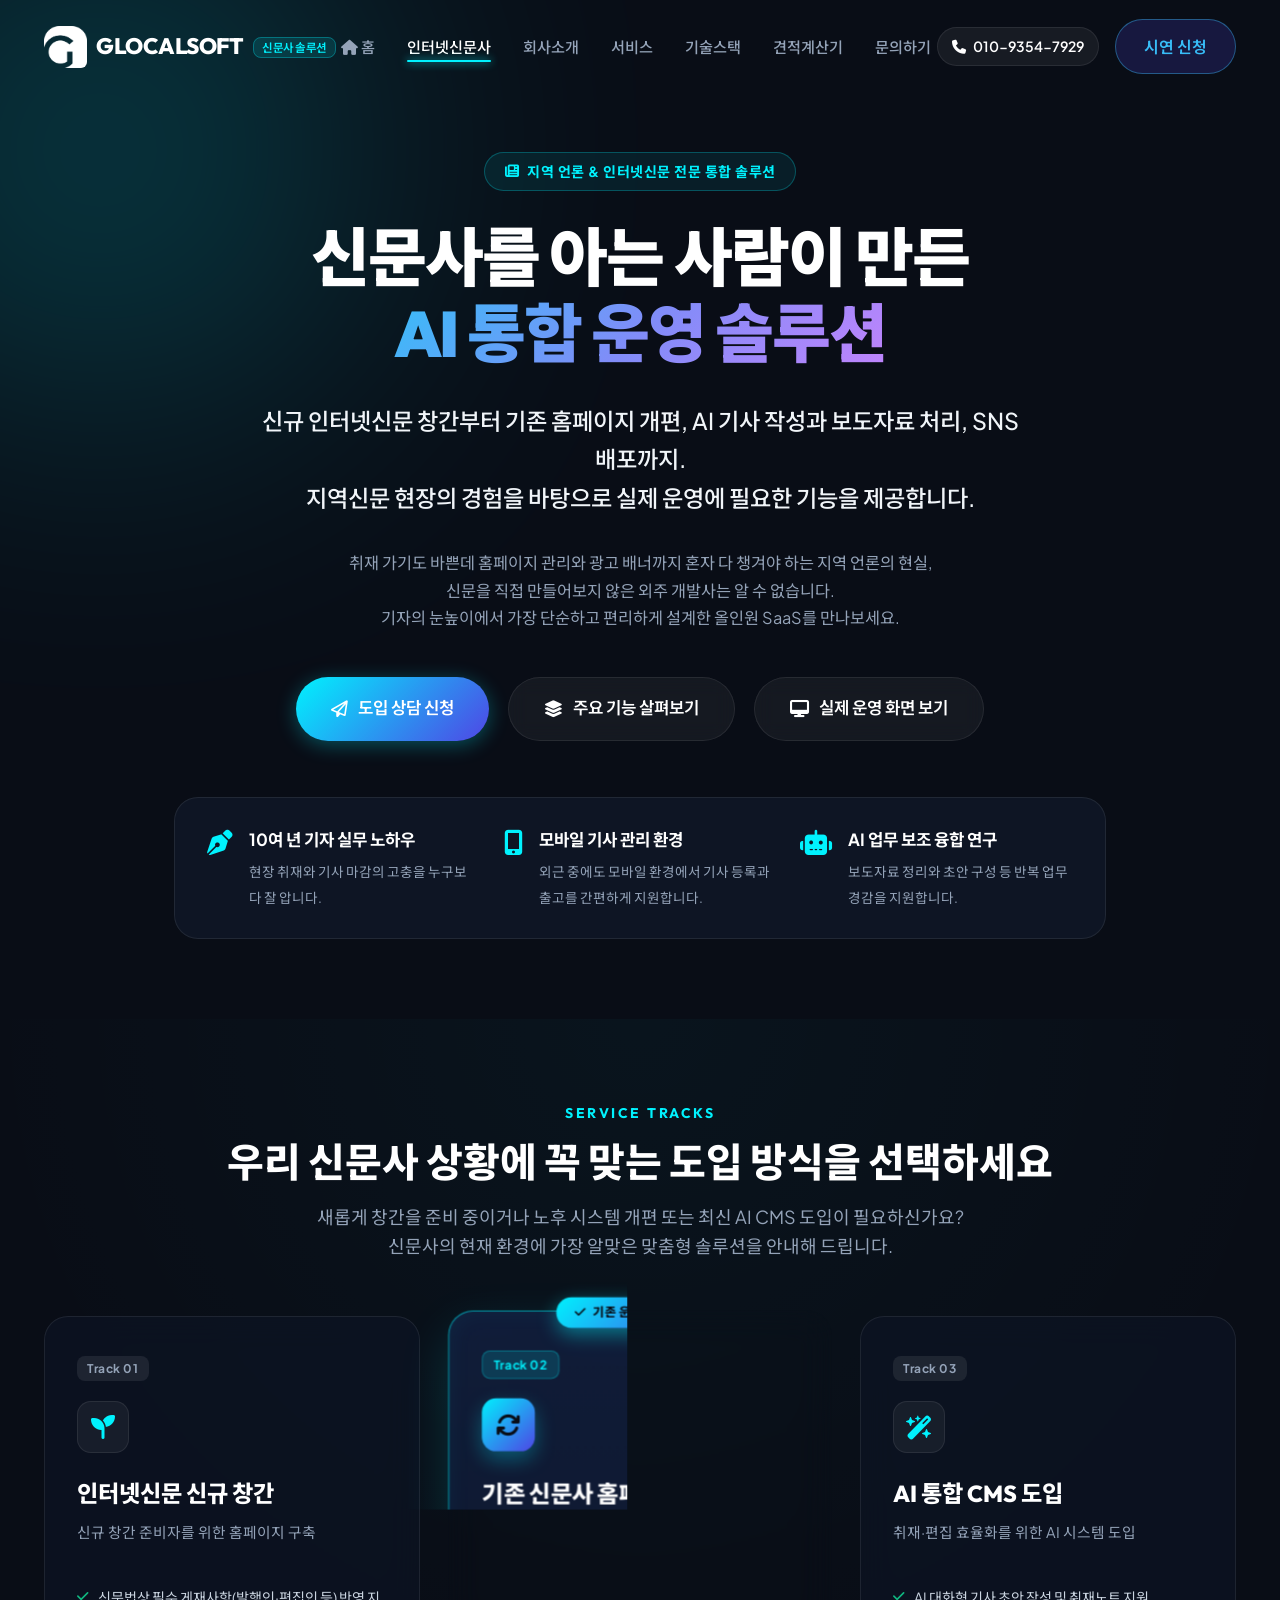
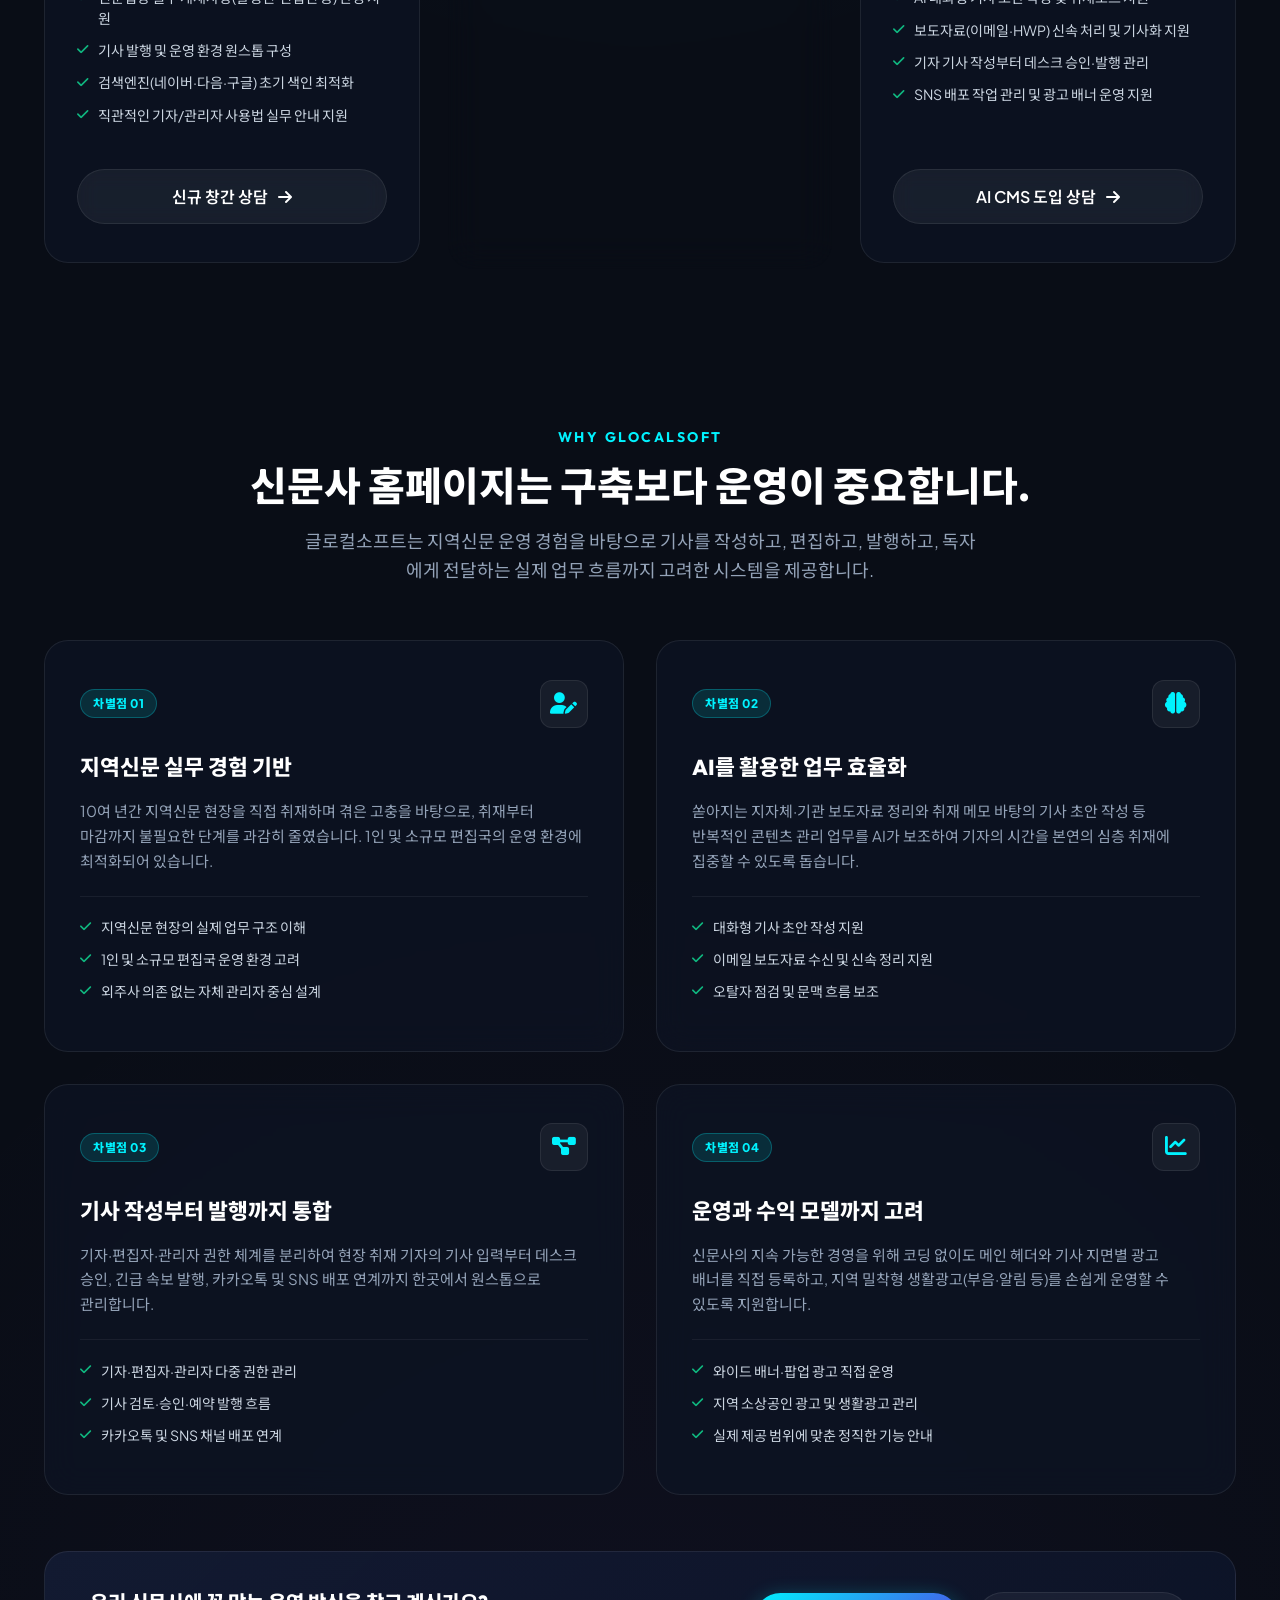
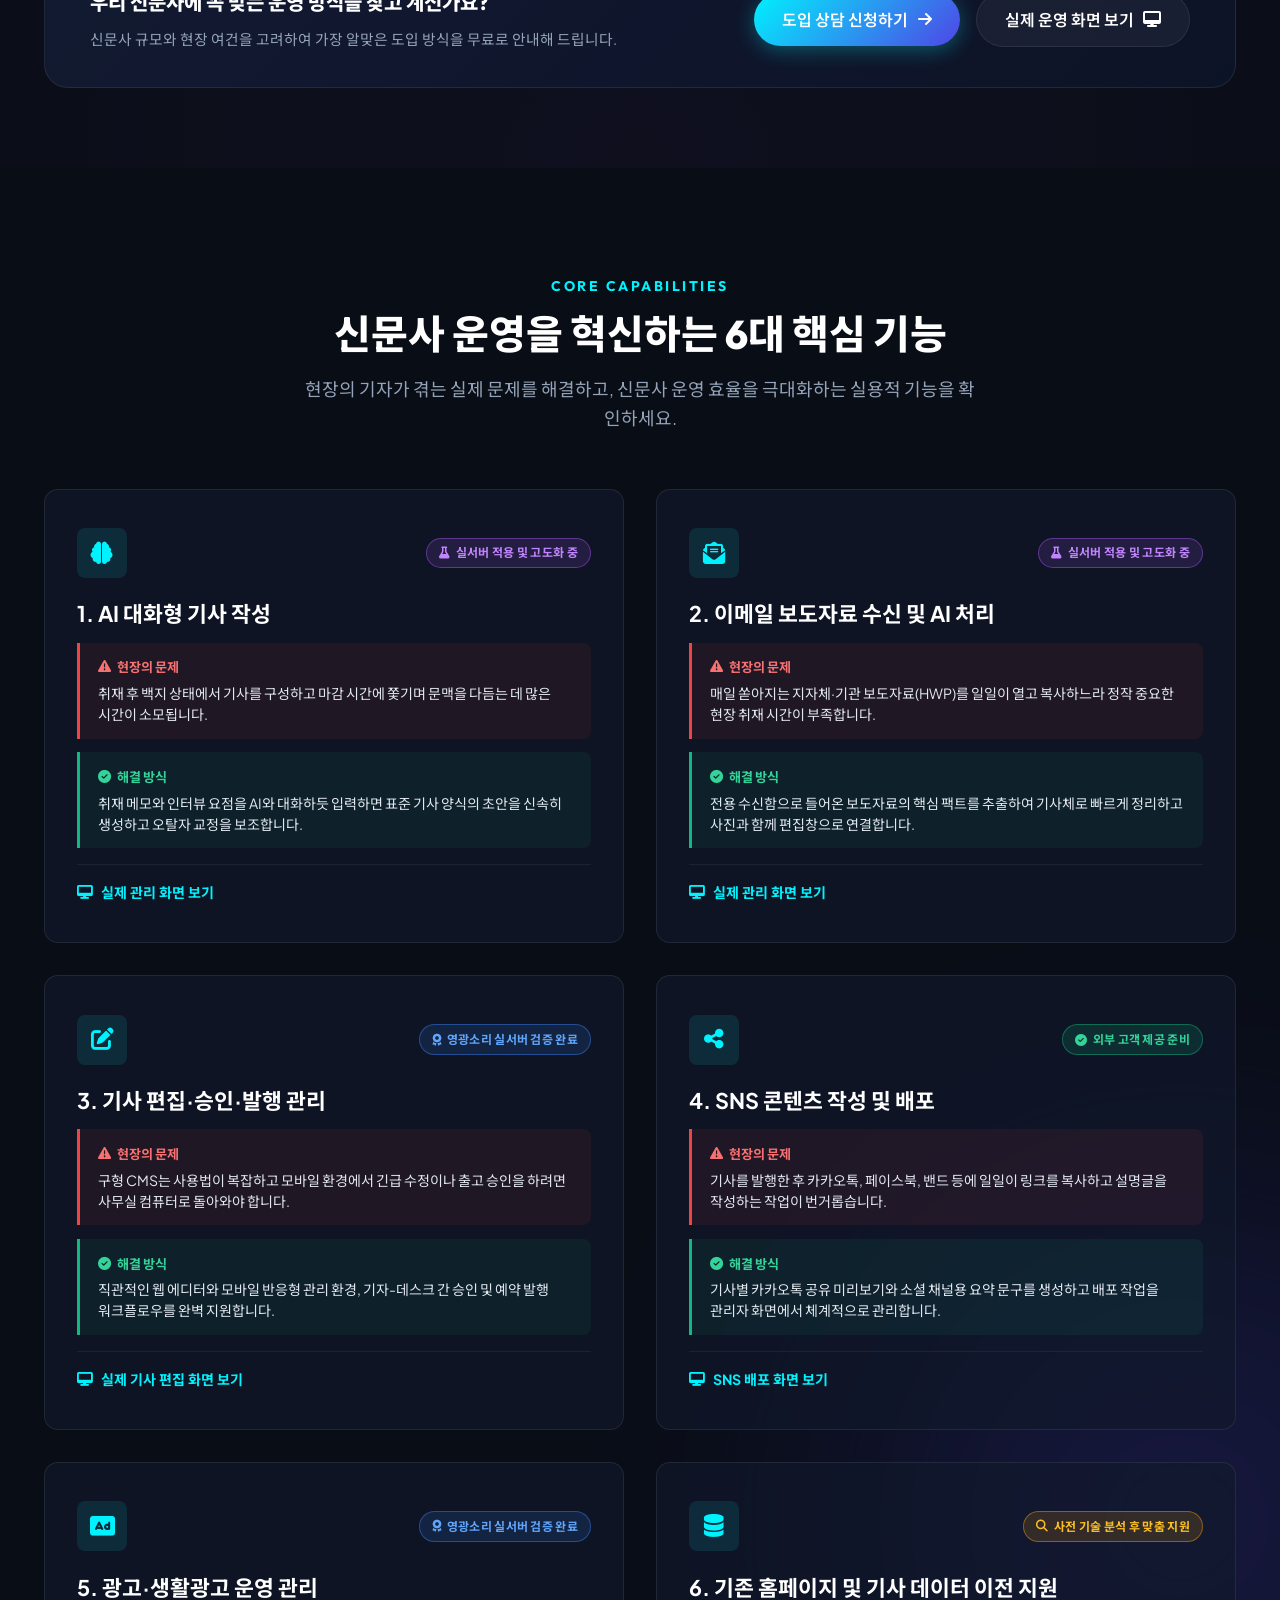
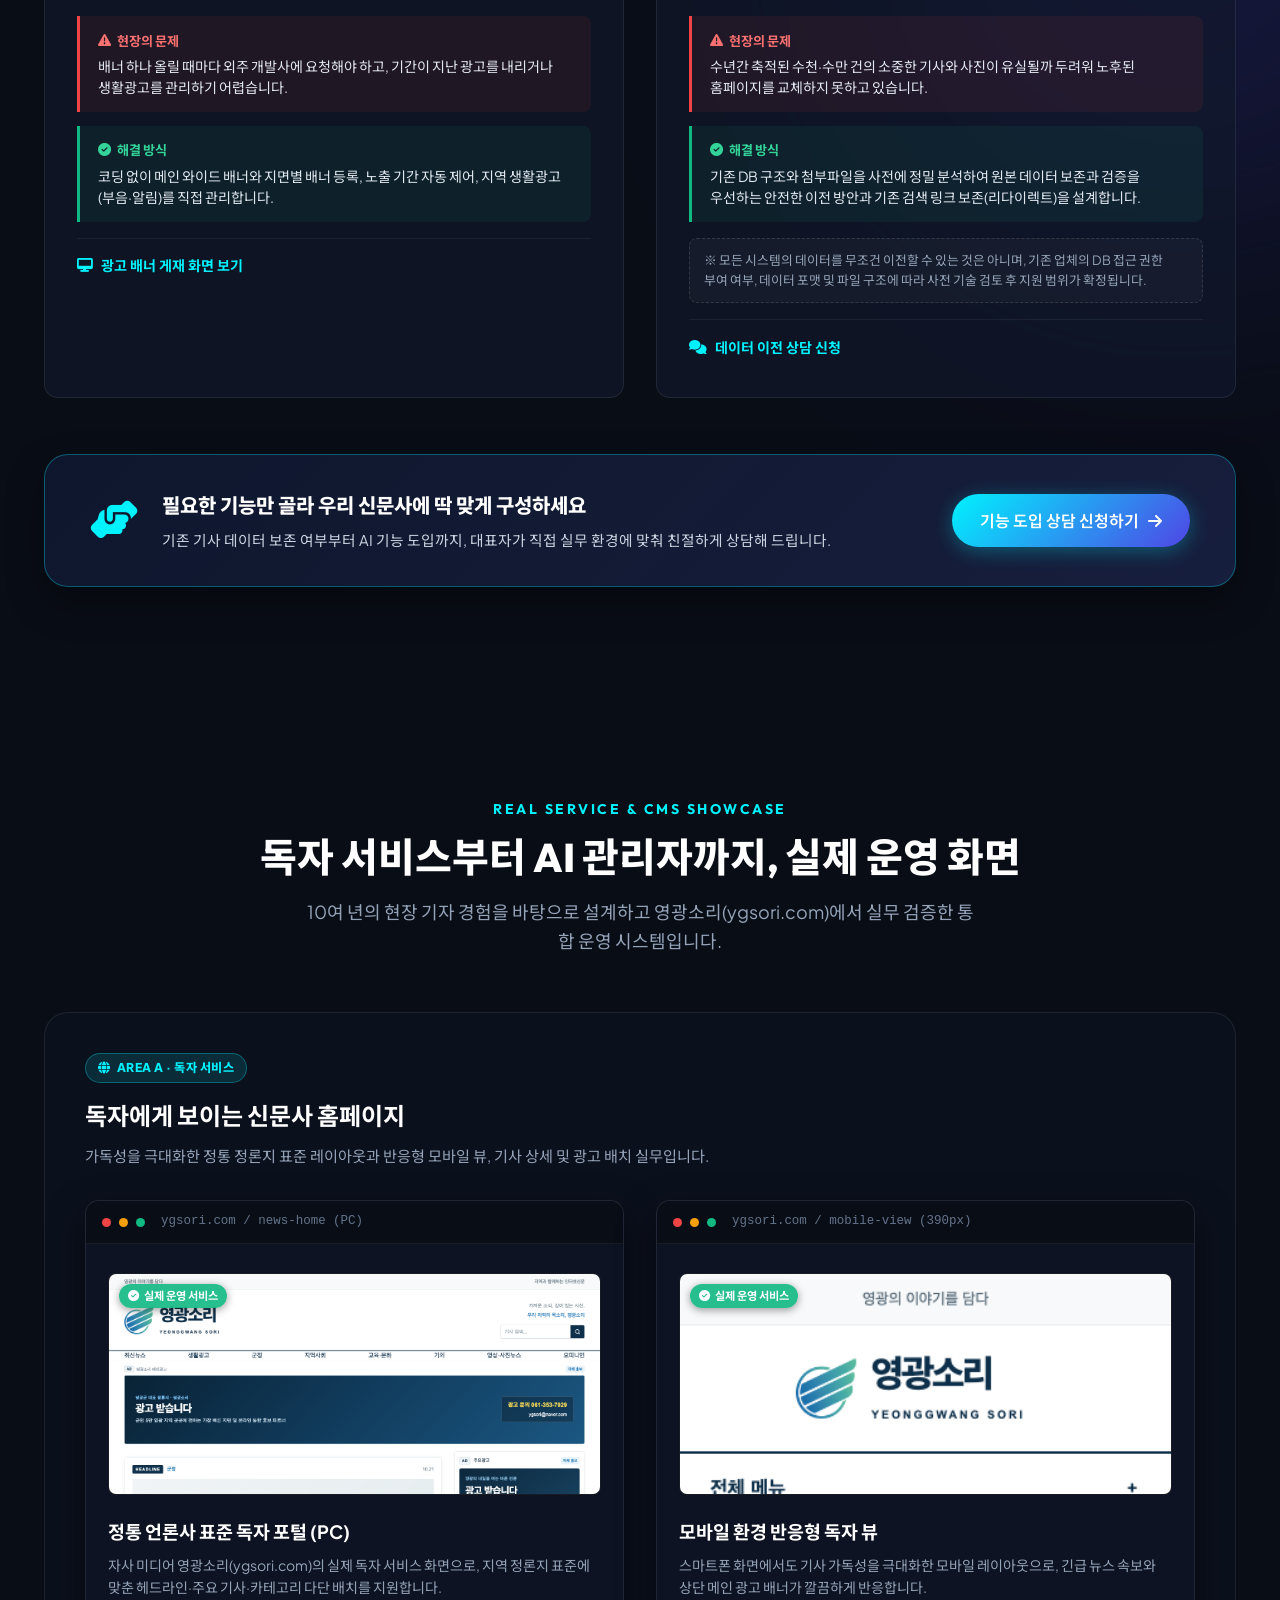
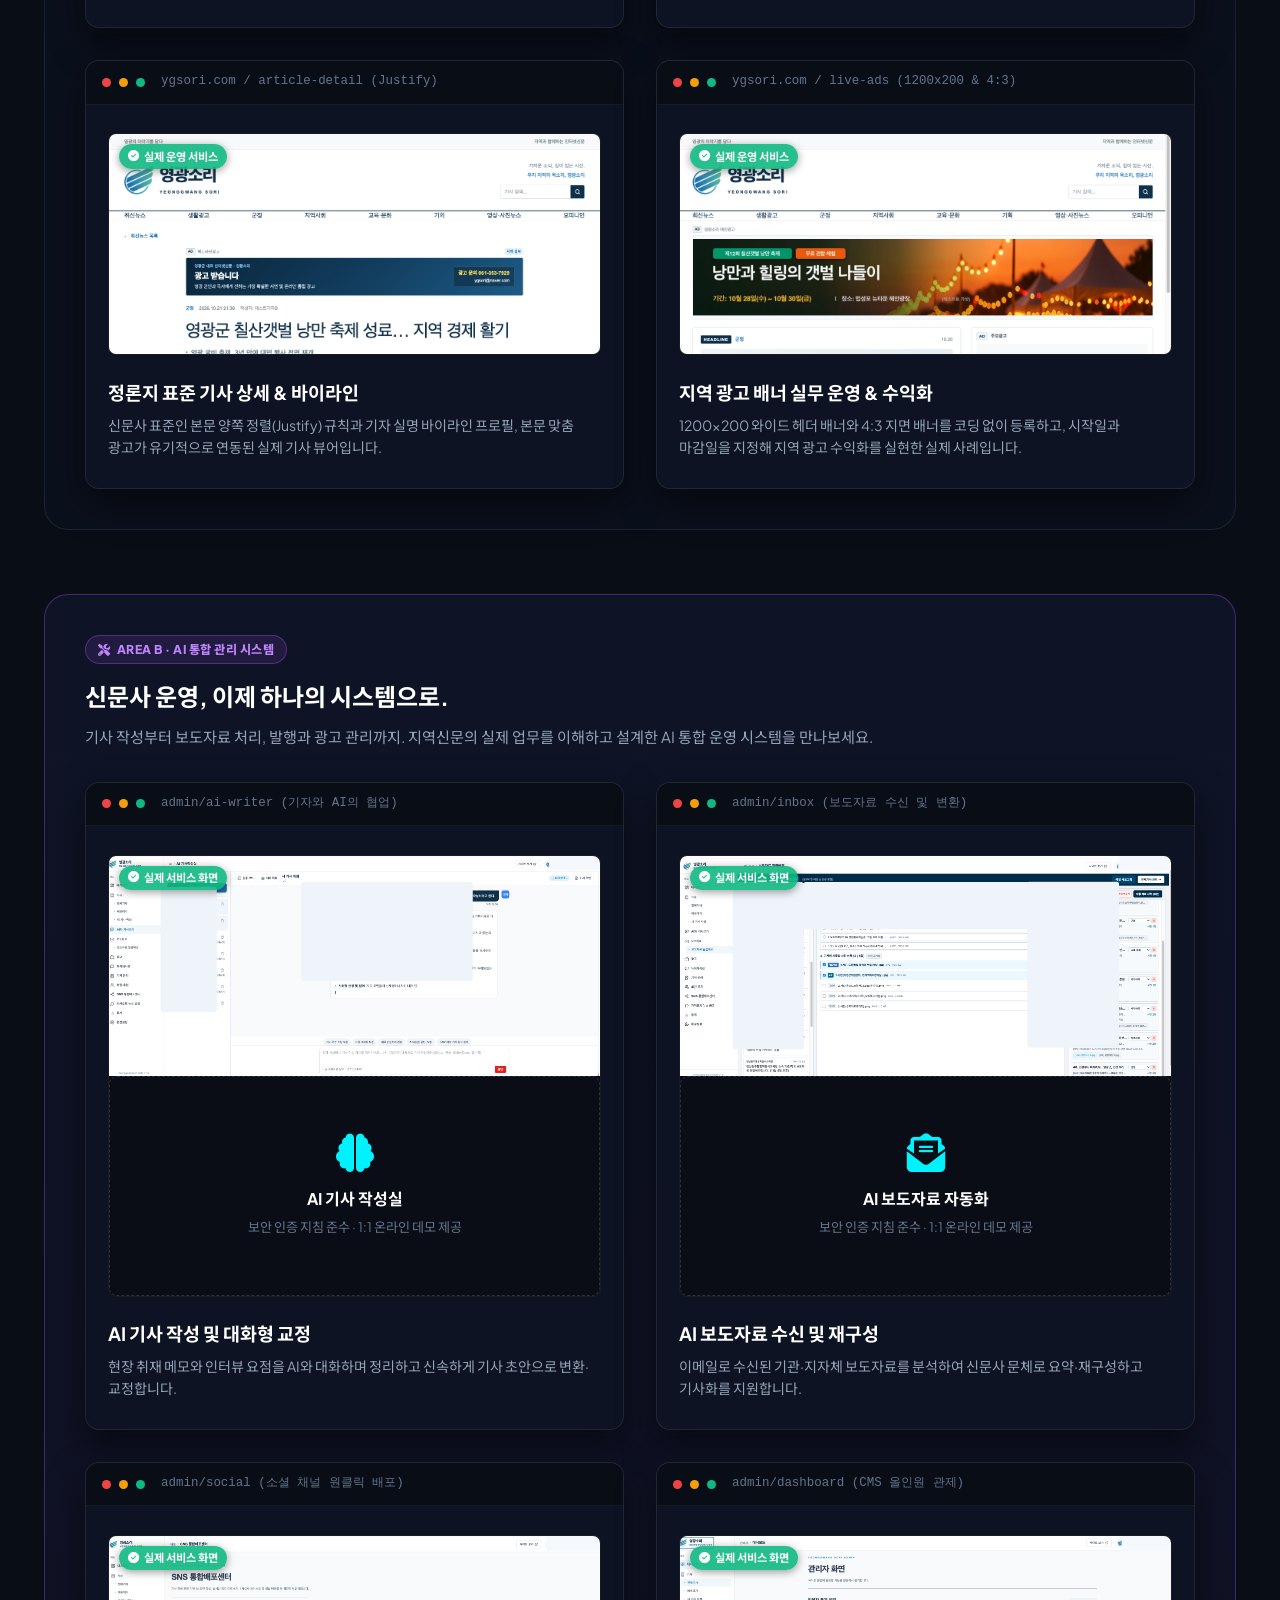
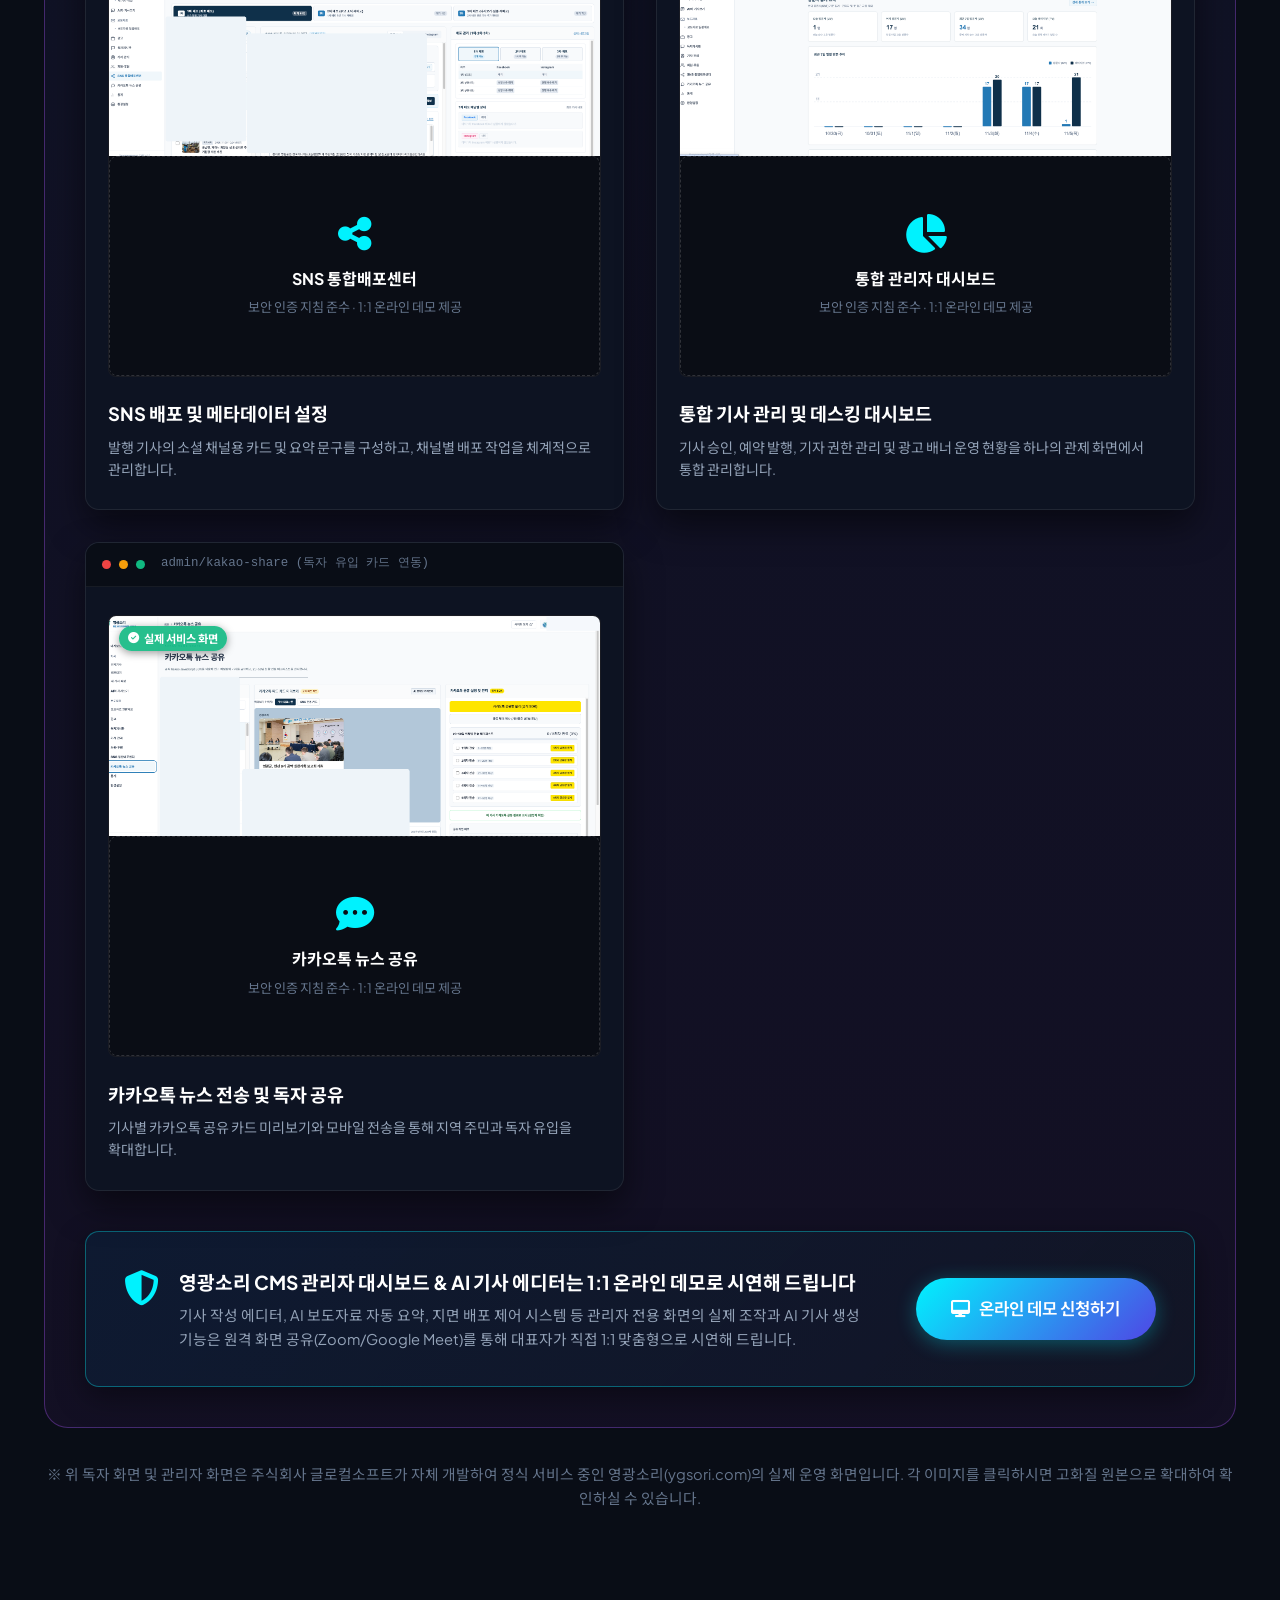
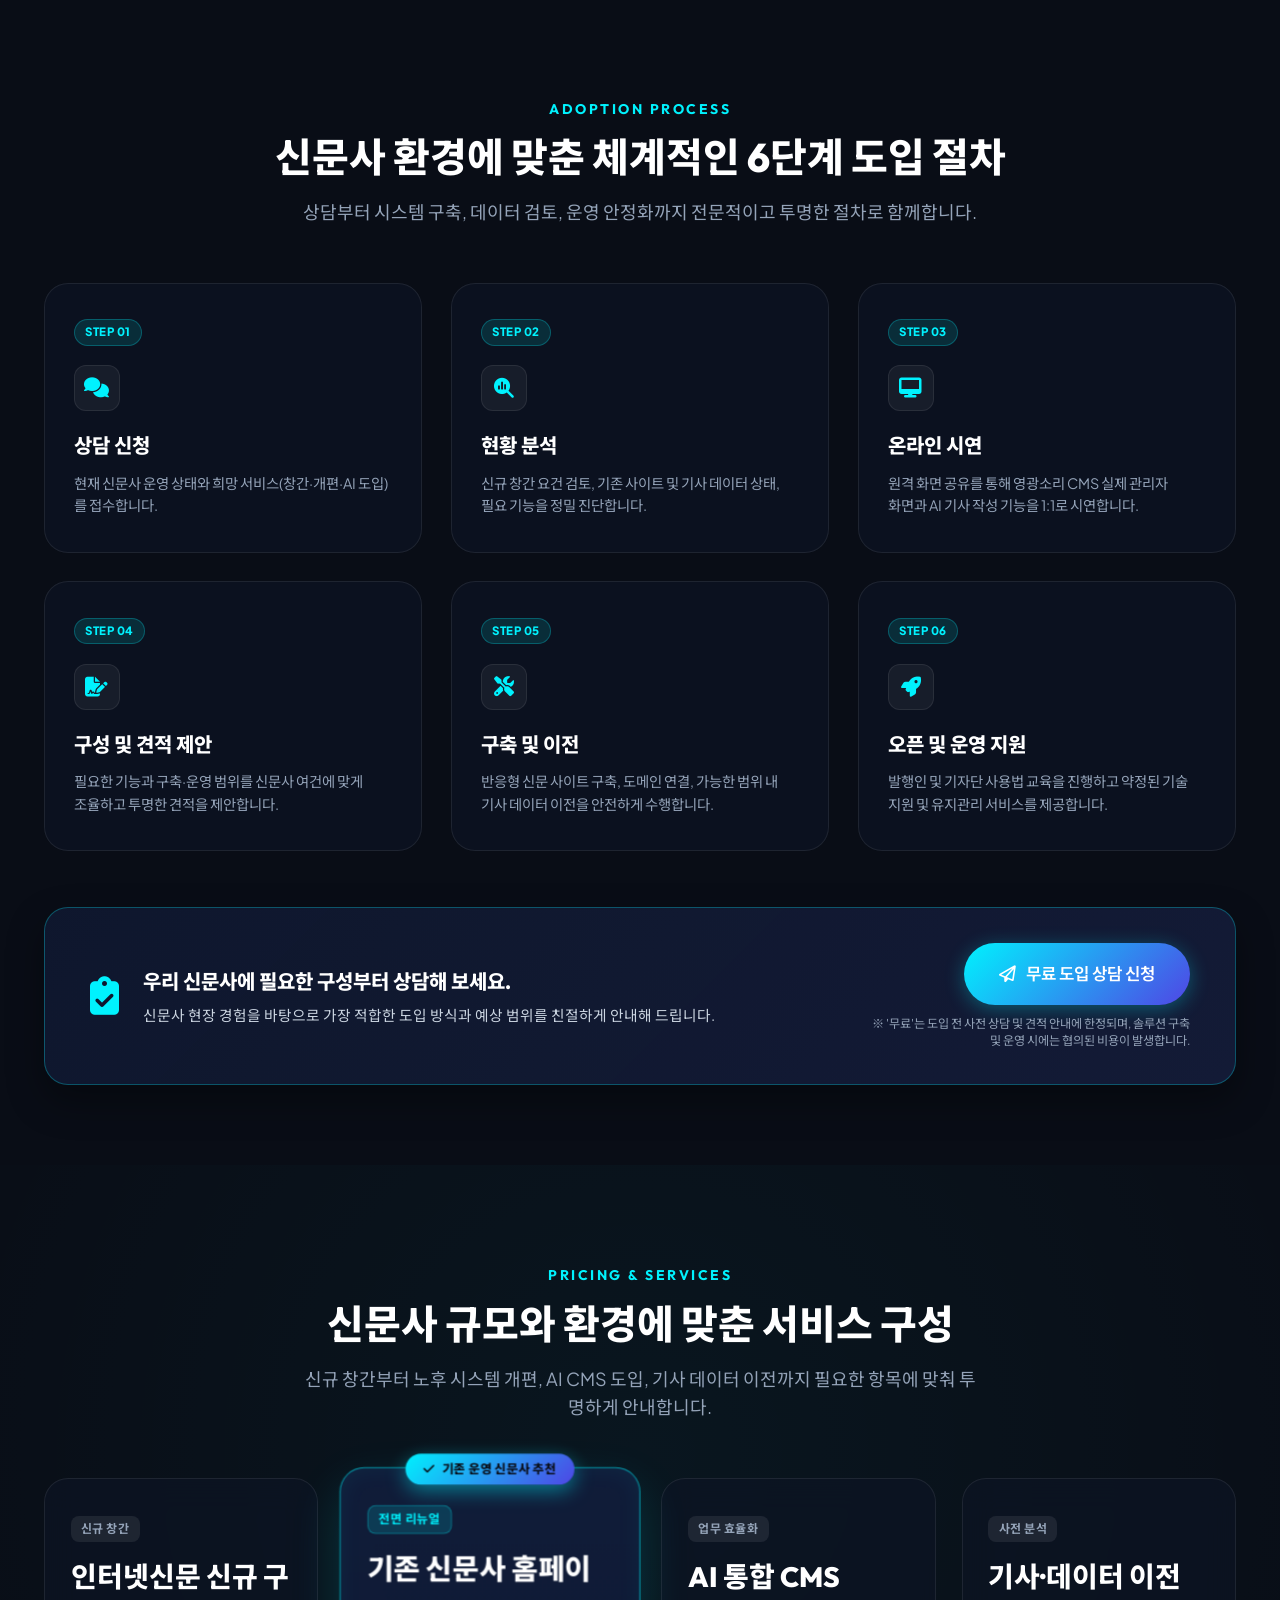
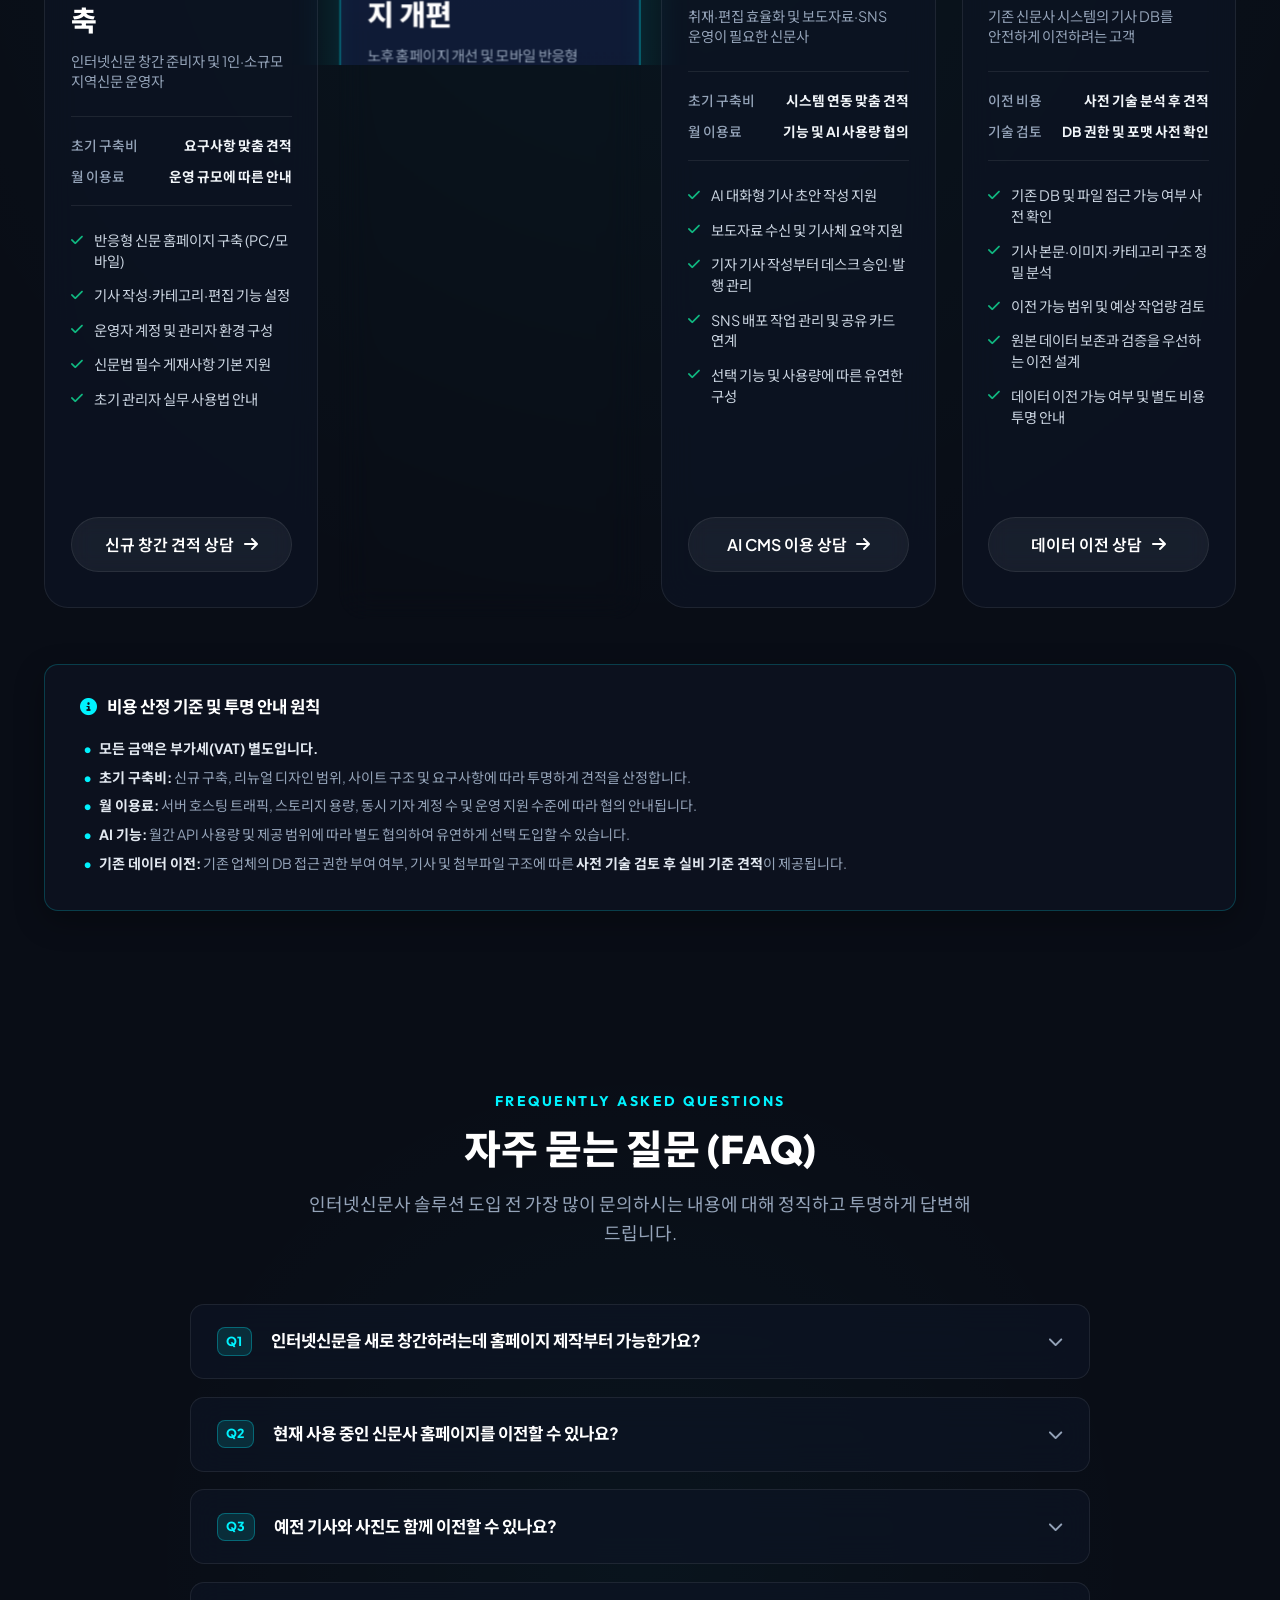
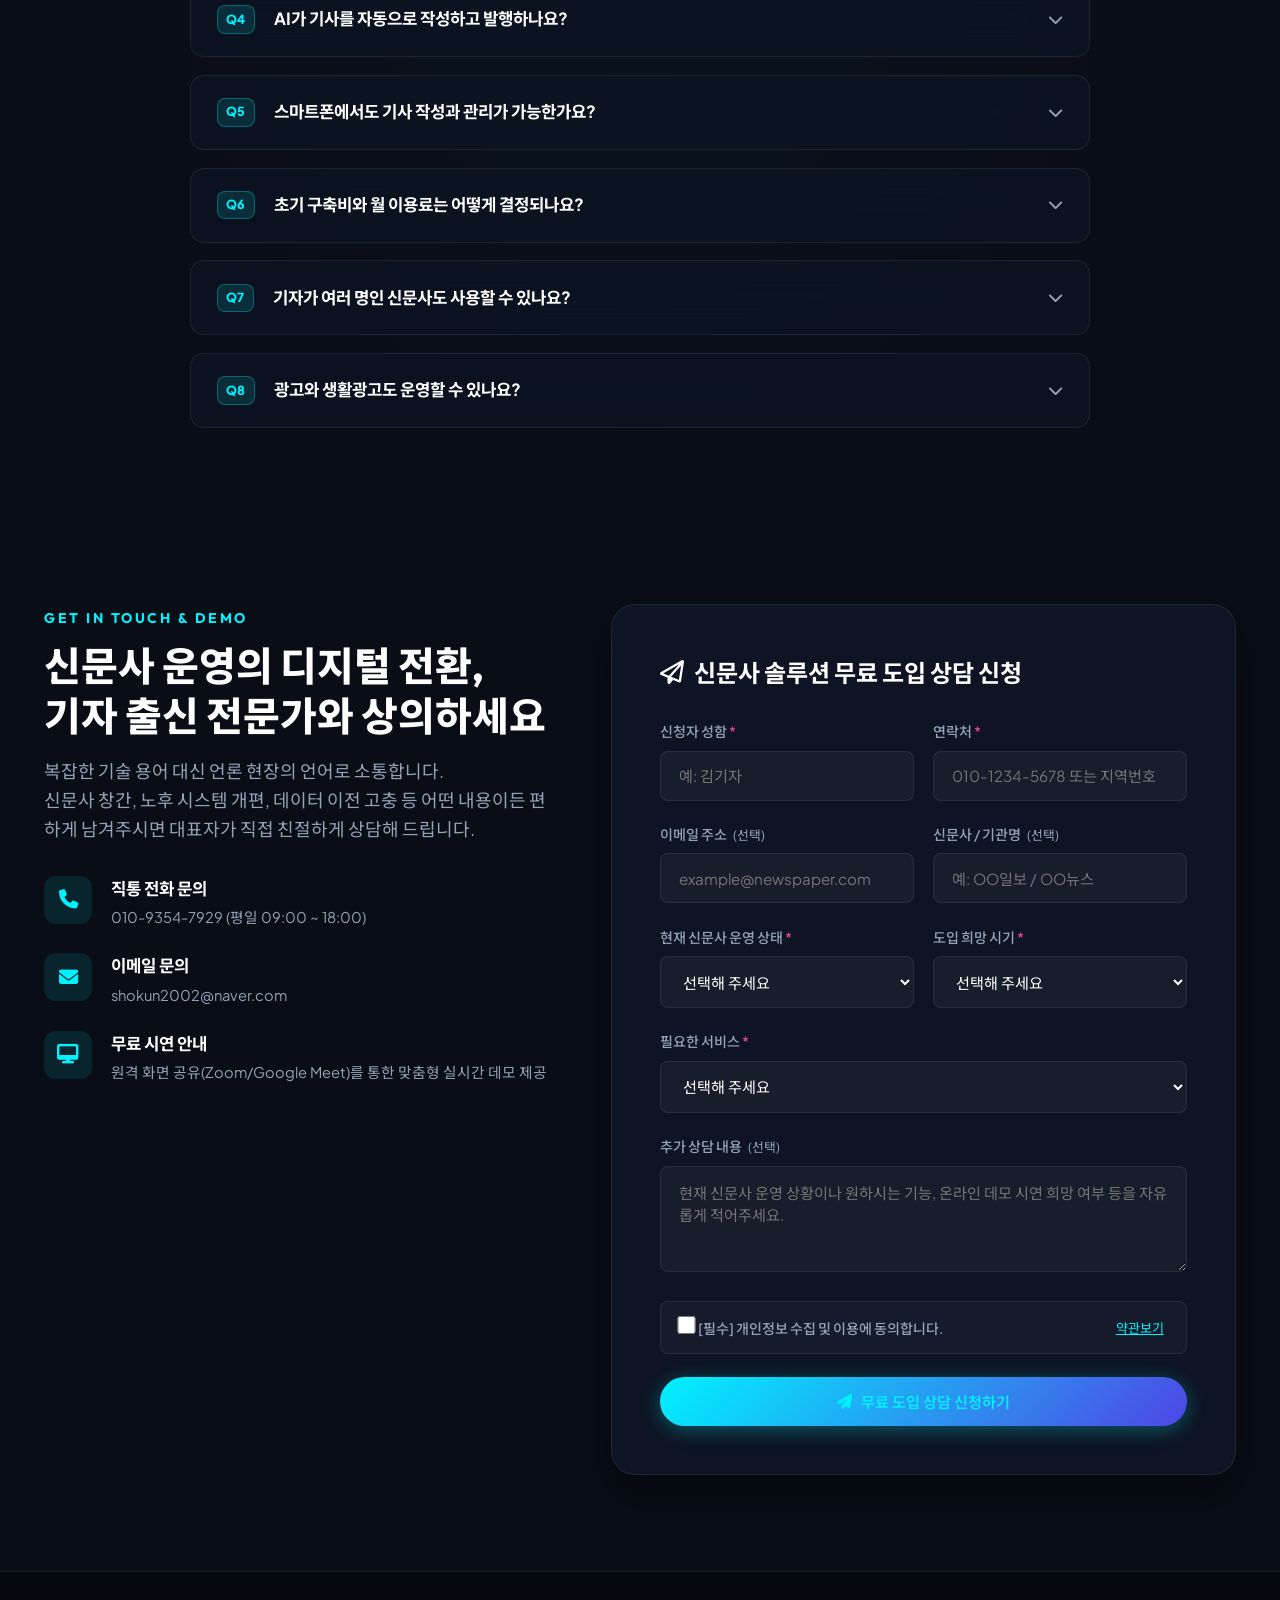
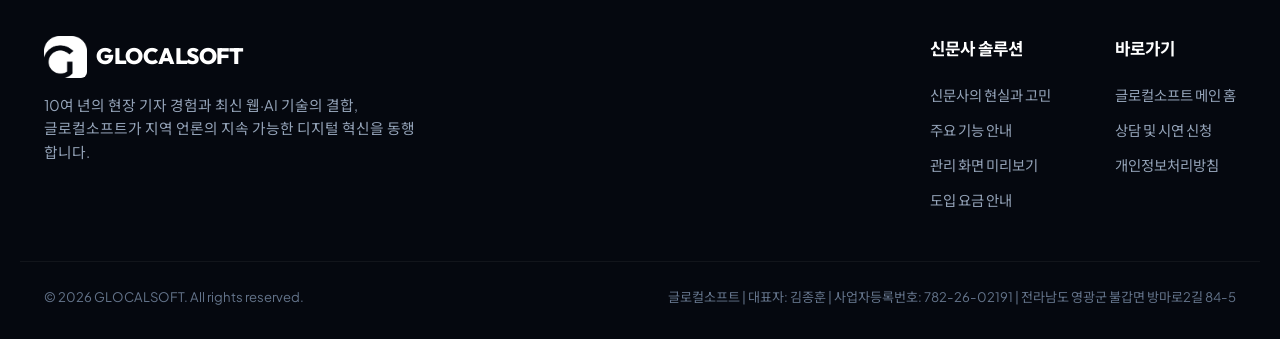
==== commit e743b5c2: "feat: optimize newspaper landing page and consultation form (Phase 3)" ====
--- a/newspaper/index.html
+++ b/newspaper/index.html
@@ -16,6 +16,7 @@
     content="10여 년의 지역신문 기자 경험을 바탕으로 만든 올인원 신문사 운영 플랫폼. 취재 보조부터 모바일 기사 관리, 지역 광고 배너 운영까지.">
   <meta property="og:image" content="../assets/hero-bg.png">
   <meta property="og:url" content="https://glocalsoft.kr/newspaper/">
+  <link rel="canonical" href="https://glocalsoft.kr/newspaper/">
 
   <!-- Google Fonts -->
   <link rel="preconnect" href="https://fonts.googleapis.com">
@@ -47,13 +48,13 @@
 
       <nav class="nav-menu" id="navMenu">
         <ul class="nav-list">
-          <li><a href="../index.html" class="nav-link"><i class="fa-solid fa-house"></i> 메인 홈</a></li>
-          <li><a href="#painpoints" class="nav-link">신문사의 고민</a></li>
-          <li><a href="#features" class="nav-link">주요 기능</a></li>
-          <li><a href="#showcase" class="nav-link">관리 화면</a></li>
-          <li><a href="#adoption" class="nav-link">도입 가이드</a></li>
-          <li><a href="#pricing" class="nav-link">도입 요금</a></li>
-          <li><a href="#contact" class="nav-link">상담·시연 신청</a></li>
+          <li><a href="../index.html" class="nav-link"><i class="fa-solid fa-house"></i> 홈</a></li>
+          <li><a href="/newspaper/" class="nav-link active">인터넷신문사</a></li>
+          <li><a href="../index.html#about" class="nav-link">회사소개</a></li>
+          <li><a href="../index.html#services" class="nav-link">서비스</a></li>
+          <li><a href="../index.html#tech" class="nav-link">기술스택</a></li>
+          <li><a href="../index.html#calculator" class="nav-link">견적계산기</a></li>
+          <li><a href="#contact" class="nav-link">문의하기</a></li>
         </ul>
       </nav>
 
@@ -76,12 +77,12 @@
         <i class="fa-solid fa-newspaper"></i> 지역 언론 & 인터넷신문 전문 통합 솔루션
       </div>
       <h1 class="np-hero-title">
-        신문사를 아는 사람이<br>
-        <span class="gradient-text">만듭니다.</span>
+        신문사를 아는 사람이 만든<br>
+        <span class="gradient-text">AI 통합 운영 솔루션</span>
       </h1>
       <p class="np-hero-subtitle">
-        10여 년의 지역신문 기자 경험을 바탕으로,<br>
-        홈페이지 구축부터 취재·기사 작성·발행·광고·SNS 운영까지 고민했습니다.
+        신규 인터넷신문 창간부터 기존 홈페이지 개편, AI 기사 작성과 보도자료 처리, SNS 배포까지.<br>
+        지역신문 현장의 경험을 바탕으로 실제 운영에 필요한 기능을 제공합니다.
       </p>
       <p class="np-hero-desc">
         취재 가기도 바쁜데 홈페이지 관리와 광고 배너까지 혼자 다 챙겨야 하는 지역 언론의 현실,<br>
@@ -91,10 +92,13 @@
 
       <div class="np-hero-buttons">
         <a href="#contact" class="btn btn-gradient btn-lg">
-          <i class="fa-regular fa-paper-plane"></i> 1:1 시연 & 무료 상담 신청
+          <i class="fa-regular fa-paper-plane"></i> 도입 상담 신청
         </a>
         <a href="#features" class="btn btn-outline btn-lg">
           <i class="fa-solid fa-layer-group"></i> 주요 기능 살펴보기
+        </a>
+        <a href="#showcase" class="btn btn-outline btn-lg">
+          <i class="fa-solid fa-desktop"></i> 실제 운영 화면 보기
         </a>
       </div>
 
@@ -124,168 +128,327 @@
     </div>
   </section>
 
-  <!-- 2. Pain Points Section -->
-  <section class="section" id="painpoints">
+  <!-- 1-B. Customer Service Types Section (Phase 3-1) -->
+  <section class="section np-service-types-section" id="service-types">
     <div class="container">
       <div class="section-header text-center">
-        <span class="section-subtitle">REALITY & CHALLENGES</span>
-        <h2 class="section-title">지역신문 운영, 왜 늘 시간이 부족하고 막막할까요?</h2>
+        <span class="section-subtitle">SERVICE TRACKS</span>
+        <h2 class="section-title">우리 신문사 상황에 꼭 맞는 도입 방식을 선택하세요</h2>
         <p class="section-desc">
-          현장을 뛰며 직접 겪었던 소규모 언론사의 4대 고질적 고민, 글로컬소프트가 정확히 짚고 해결합니다.
+          새롭게 창간을 준비 중이거나 노후 시스템 개편 또는 최신 AI CMS 도입이 필요하신가요?<br>
+          신문사의 현재 환경에 가장 알맞은 맞춤형 솔루션을 안내해 드립니다.
         </p>
       </div>
 
-      <div class="pain-grid">
-        <div class="pain-card">
-          <span class="pain-tag">현실 고민 01</span>
-          <h3>1인 다역, 만성적인 인력 부족</h3>
-          <p>
-            취재원 인터뷰하기도 바쁜 하루, 기관 보도자료를 옮겨 적고 오탈자를 고치며 사진 크기를 조절하는 등 단순 편집 작업에 아까운 취재 시간이 지나치게 소모됩니다.
-          </p>
-        </div>
-
-        <div class="pain-card">
-          <span class="pain-tag">현실 고민 02</span>
-          <h3>복잡하고 노후화된 구형 CMS</h3>
-          <p>
-            오래전 제작된 복잡한 관리자 시스템은 스마트폰에서 글자 하나 고치기도 어렵습니다. 긴급 속보나 사건 현장을 전하려 해도 사무실 컴퓨터 앞까지 돌아와야만 합니다.
-          </p>
-        </div>
-
-        <div class="pain-card">
-          <span class="pain-tag">현실 고민 03</span>
-          <h3>답답한 외주 업체와 높은 유지보수비</h3>
-          <p>
-            메뉴 하나 바꾸거나 광고 배너 하나 올리는 데도 외주 개발사 연락을 기다려야 합니다. 매달 나가는 유지보수 비용에 비해 실질적인 지원은 느리고 답답합니다.
-          </p>
-        </div>
-
-        <div class="pain-card">
-          <span class="pain-tag">현실 고민 04</span>
-          <h3>기사 유통과 광고 수익화의 한계</h3>
-          <p>
-            정성스레 쓴 기사를 페이스북, 밴드, 카카오톡으로 일일이 링크를 복사해 퍼뜨려야 합니다. 지역 소상공인 광고 배너를 관리하고 정산하는 체계도 미흡합니다.
-          </p>
+      <div class="service-types-grid">
+        <!-- Card A: 신규 창간 -->
+        <div class="service-type-card" data-service-type="신규 창간">
+          <div class="service-type-badge">Track 01</div>
+          <div class="service-type-icon"><i class="fa-solid fa-seedling"></i></div>
+          <h3 class="service-type-title">인터넷신문 신규 창간</h3>
+          <p class="service-type-target">신규 창간 준비자를 위한 홈페이지 구축</p>
+          <ul class="service-type-features">
+            <li><i class="fa-solid fa-check"></i> 신문법상 필수 게재사항(발행인·편집인 등) 반영 지원</li>
+            <li><i class="fa-solid fa-check"></i> 기사 발행 및 운영 환경 원스톱 구성</li>
+            <li><i class="fa-solid fa-check"></i> 검색엔진(네이버·다음·구글) 초기 색인 최적화</li>
+            <li><i class="fa-solid fa-check"></i> 직관적인 기자/관리자 사용법 실무 안내 지원</li>
+          </ul>
+          <div class="service-type-action">
+            <a href="#contact" class="btn btn-outline btn-block select-service-btn" data-inquiry-type="신문사 신규 창간 상담">
+              신규 창간 상담 <i class="fa-solid fa-arrow-right"></i>
+            </a>
+          </div>
+        </div>
+
+        <!-- Card B: 홈페이지 개편 (Featured) -->
+        <div class="service-type-card featured" data-service-type="홈페이지 개편">
+          <div class="service-type-popular-badge"><i class="fa-solid fa-check"></i> 기존 운영 신문사 대상</div>
+          <div class="service-type-badge accent">Track 02</div>
+          <div class="service-type-icon accent"><i class="fa-solid fa-arrows-rotate"></i></div>
+          <h3 class="service-type-title">기존 신문사 홈페이지 개편</h3>
+          <p class="service-type-target">노후 홈페이지 개선 & 모바일 반응형 개편</p>
+          <ul class="service-type-features">
+            <li><i class="fa-solid fa-check"></i> 느리고 답답한 노후 웹사이트 환경 전면 개선</li>
+            <li><i class="fa-solid fa-check"></i> 최신 모바일·태블릿 최적화 반응형 UI 개편</li>
+            <li><i class="fa-solid fa-check"></i> <strong>기존 기사·사진 데이터 이전 가능 여부 사전 정밀 분석</strong></li>
+            <li><i class="fa-solid fa-check"></i> 기존 독자 검색 링크 보존(URL 리다이렉트 지원)</li>
+          </ul>
+          <div class="service-type-action">
+            <a href="#contact" class="btn btn-gradient btn-block select-service-btn" data-inquiry-type="기존 신문사 홈페이지 개편 상담">
+              홈페이지 개편 상담 <i class="fa-solid fa-arrow-right"></i>
+            </a>
+          </div>
+        </div>
+
+        <!-- Card C: AI 통합 CMS 도입 -->
+        <div class="service-type-card" data-service-type="AI CMS 도입">
+          <div class="service-type-badge">Track 03</div>
+          <div class="service-type-icon"><i class="fa-solid fa-wand-magic-sparkles"></i></div>
+          <h3 class="service-type-title">AI 통합 CMS 도입</h3>
+          <p class="service-type-target">취재·편집 효율화를 위한 AI 시스템 도입</p>
+          <ul class="service-type-features">
+            <li><i class="fa-solid fa-check"></i> AI 대화형 기사 초안 작성 및 취재노트 지원</li>
+            <li><i class="fa-solid fa-check"></i> 보도자료(이메일·HWP) 신속 처리 및 기사화 지원</li>
+            <li><i class="fa-solid fa-check"></i> 기자 기사 작성부터 데스크 승인·발행 관리</li>
+            <li><i class="fa-solid fa-check"></i> SNS 배포 작업 관리 및 광고 배너 운영 지원</li>
+          </ul>
+          <div class="service-type-action">
+            <a href="#contact" class="btn btn-outline btn-block select-service-btn" data-inquiry-type="AI 운영 시스템 도입 상담">
+              AI CMS 도입 상담 <i class="fa-solid fa-arrow-right"></i>
+            </a>
+          </div>
         </div>
       </div>
     </div>
   </section>
 
-  <!-- 3. Key Features Section -->
+  <!-- 2. Advantages Section (Phase 3-2) -->
+  <section class="section np-advantages-section" id="advantages">
+    <div id="painpoints" style="position: relative; top: -80px;"></div>
+    <div class="container">
+      <div class="section-header text-center">
+        <span class="section-subtitle">WHY GLOCALSOFT</span>
+        <h2 class="section-title">신문사 홈페이지는 구축보다 운영이 중요합니다.</h2>
+        <p class="section-desc">
+          글로컬소프트는 지역신문 운영 경험을 바탕으로 기사를 작성하고, 편집하고, 발행하고, 독자에게 전달하는 실제 업무 흐름까지 고려한 시스템을 제공합니다.
+        </p>
+      </div>
+
+      <div class="advantages-grid">
+        <!-- Advantage A -->
+        <div class="advantage-card">
+          <div class="advantage-header">
+            <span class="advantage-tag">차별점 01</span>
+            <div class="advantage-icon"><i class="fa-solid fa-user-pen"></i></div>
+          </div>
+          <h3>지역신문 실무 경험 기반</h3>
+          <p>
+            10여 년간 지역신문 현장을 직접 취재하며 겪은 고충을 바탕으로, 취재부터 마감까지 불필요한 단계를 과감히 줄였습니다. 1인 및 소규모 편집국의 운영 환경에 최적화되어 있습니다.
+          </p>
+          <ul class="advantage-points">
+            <li><i class="fa-solid fa-check"></i> 지역신문 현장의 실제 업무 구조 이해</li>
+            <li><i class="fa-solid fa-check"></i> 1인 및 소규모 편집국 운영 환경 고려</li>
+            <li><i class="fa-solid fa-check"></i> 외주사 의존 없는 자체 관리자 중심 설계</li>
+          </ul>
+        </div>
+
+        <!-- Advantage B -->
+        <div class="advantage-card">
+          <div class="advantage-header">
+            <span class="advantage-tag">차별점 02</span>
+            <div class="advantage-icon"><i class="fa-solid fa-brain"></i></div>
+          </div>
+          <h3>AI를 활용한 업무 효율화</h3>
+          <p>
+            쏟아지는 지자체·기관 보도자료 정리와 취재 메모 바탕의 기사 초안 작성 등 반복적인 콘텐츠 관리 업무를 AI가 보조하여 기자의 시간을 본연의 심층 취재에 집중할 수 있도록 돕습니다.
+          </p>
+          <ul class="advantage-points">
+            <li><i class="fa-solid fa-check"></i> 대화형 기사 초안 작성 지원</li>
+            <li><i class="fa-solid fa-check"></i> 이메일 보도자료 수신 및 신속 정리 지원</li>
+            <li><i class="fa-solid fa-check"></i> 오탈자 점검 및 문맥 흐름 보조</li>
+          </ul>
+        </div>
+
+        <!-- Advantage C -->
+        <div class="advantage-card">
+          <div class="advantage-header">
+            <span class="advantage-tag">차별점 03</span>
+            <div class="advantage-icon"><i class="fa-solid fa-diagram-project"></i></div>
+          </div>
+          <h3>기사 작성부터 발행까지 통합</h3>
+          <p>
+            기자·편집자·관리자 권한 체계를 분리하여 현장 취재 기자의 기사 입력부터 데스크 승인, 긴급 속보 발행, 카카오톡 및 SNS 배포 연계까지 한곳에서 원스톱으로 관리합니다.
+          </p>
+          <ul class="advantage-points">
+            <li><i class="fa-solid fa-check"></i> 기자·편집자·관리자 다중 권한 관리</li>
+            <li><i class="fa-solid fa-check"></i> 기사 검토·승인·예약 발행 흐름</li>
+            <li><i class="fa-solid fa-check"></i> 카카오톡 및 SNS 채널 배포 연계</li>
+          </ul>
+        </div>
+
+        <!-- Advantage D -->
+        <div class="advantage-card">
+          <div class="advantage-header">
+            <span class="advantage-tag">차별점 04</span>
+            <div class="advantage-icon"><i class="fa-solid fa-chart-line"></i></div>
+          </div>
+          <h3>운영과 수익 모델까지 고려</h3>
+          <p>
+            신문사의 지속 가능한 경영을 위해 코딩 없이도 메인 헤더와 기사 지면별 광고 배너를 직접 등록하고, 지역 밀착형 생활광고(부음·알림 등)를 손쉽게 운영할 수 있도록 지원합니다.
+          </p>
+          <ul class="advantage-points">
+            <li><i class="fa-solid fa-check"></i> 와이드 배너·팝업 광고 직접 운영</li>
+            <li><i class="fa-solid fa-check"></i> 지역 소상공인 광고 및 생활광고 관리</li>
+            <li><i class="fa-solid fa-check"></i> 실제 제공 범위에 맞춘 정직한 기능 안내</li>
+          </ul>
+        </div>
+      </div>
+
+      <div class="advantages-cta-banner">
+        <div class="advantages-cta-text">
+          <strong>우리 신문사에 꼭 맞는 운영 방식을 찾고 계신가요?</strong>
+          <span>신문사 규모와 현장 여건을 고려하여 가장 알맞은 도입 방식을 무료로 안내해 드립니다.</span>
+        </div>
+        <div class="advantages-cta-buttons">
+          <a href="#contact" class="btn btn-gradient select-service-btn" data-inquiry-type="신문사 신규 창간 상담">
+            도입 상담 신청하기 <i class="fa-solid fa-arrow-right"></i>
+          </a>
+          <a href="#showcase" class="btn btn-outline">
+            실제 운영 화면 보기 <i class="fa-solid fa-desktop"></i>
+          </a>
+        </div>
+      </div>
+    </div>
+  </section>
+
+  <!-- 3. Key Features Section (Phase 3-2) -->
   <section class="section" id="features">
     <div class="container">
       <div class="section-header text-center">
         <span class="section-subtitle">CORE CAPABILITIES</span>
-        <h2 class="section-title">취재부터 발행·광고까지, 신문사 운영의 모든 것</h2>
+        <h2 class="section-title">신문사 운영을 혁신하는 6대 핵심 기능</h2>
         <p class="section-desc">
-          기자의 소중한 시간을 아껴주고, 신문사 본연의 가치인 깊이 있는 취재와 보도에 집중할 수 있도록 돕습니다.
+          현장의 기자가 겪는 실제 문제를 해결하고, 신문사 운영 효율을 극대화하는 실용적 기능을 확인하세요.
         </p>
       </div>
 
       <div class="features-grid">
-        <!-- Feature 1: 영광소리 CMS 검증 -->
+        <!-- Feature 1: AI 대화형 기사 작성 -->
+        <div class="feature-card">
+          <div class="feature-header">
+            <div class="feature-icon-box"><i class="fa-solid fa-brain"></i></div>
+            <span class="status-badge developing"><i class="fa-solid fa-flask"></i> 실서버 적용 및 고도화 중</span>
+          </div>
+          <h3>1. AI 대화형 기사 작성</h3>
+          <div class="feature-problem">
+            <strong><i class="fa-solid fa-triangle-exclamation"></i> 현장의 문제</strong>
+            <p>취재 후 백지 상태에서 기사를 구성하고 마감 시간에 쫓기며 문맥을 다듬는 데 많은 시간이 소모됩니다.</p>
+          </div>
+          <div class="feature-solution">
+            <strong><i class="fa-solid fa-circle-check"></i> 해결 방식</strong>
+            <p>취재 메모와 인터뷰 요점을 AI와 대화하듯 입력하면 표준 기사 양식의 초안을 신속히 생성하고 오탈자 교정을 보조합니다.</p>
+          </div>
+          <div class="feature-card-footer">
+            <a href="#showcase" class="feature-link"><i class="fa-solid fa-desktop"></i> 실제 관리 화면 보기</a>
+          </div>
+        </div>
+
+        <!-- Feature 2: 이메일 보도자료 수신 및 AI 처리 -->
+        <div class="feature-card">
+          <div class="feature-header">
+            <div class="feature-icon-box"><i class="fa-solid fa-envelope-open-text"></i></div>
+            <span class="status-badge developing"><i class="fa-solid fa-flask"></i> 실서버 적용 및 고도화 중</span>
+          </div>
+          <h3>2. 이메일 보도자료 수신 및 AI 처리</h3>
+          <div class="feature-problem">
+            <strong><i class="fa-solid fa-triangle-exclamation"></i> 현장의 문제</strong>
+            <p>매일 쏟아지는 지자체·기관 보도자료(HWP)를 일일이 열고 복사하느라 정작 중요한 현장 취재 시간이 부족합니다.</p>
+          </div>
+          <div class="feature-solution">
+            <strong><i class="fa-solid fa-circle-check"></i> 해결 방식</strong>
+            <p>전용 수신함으로 들어온 보도자료의 핵심 팩트를 추출하여 기사체로 빠르게 정리하고 사진과 함께 편집창으로 연결합니다.</p>
+          </div>
+          <div class="feature-card-footer">
+            <a href="#showcase" class="feature-link"><i class="fa-solid fa-desktop"></i> 실제 관리 화면 보기</a>
+          </div>
+        </div>
+
+        <!-- Feature 3: 기사 편집·승인·발행 관리 -->
         <div class="feature-card">
           <div class="feature-header">
             <div class="feature-icon-box"><i class="fa-solid fa-pen-to-square"></i></div>
-            <span class="status-badge verified"><i class="fa-solid fa-award"></i> 영광소리 CMS 검증</span>
-          </div>
-          <h3>기사 작성 및 카테고리 관리 에디터</h3>
-          <p>
-            자사 미디어(영광소리) 실무 현장에서 매일 사용하며 검증된 직관적인 기사 작성기와 섹션 분류 체계입니다.
-          </p>
-          <ul class="feature-check-list">
-            <li><i class="fa-solid fa-check"></i> 직관적인 위지윅(WYSIWYG) 본문 서식 에디터</li>
-            <li><i class="fa-solid fa-check"></i> 기사 사진 업로드 및 캡션 자동 정렬</li>
-            <li><i class="fa-solid fa-check"></i> 정치·경제·사회·문화 등 다단 카테고리 분류 관리</li>
-          </ul>
-        </div>
-
-        <!-- Feature 2: 영광소리 CMS 검증 -->
+            <span class="status-badge verified"><i class="fa-solid fa-award"></i> 영광소리 실서버 검증 완료</span>
+          </div>
+          <h3>3. 기사 편집·승인·발행 관리</h3>
+          <div class="feature-problem">
+            <strong><i class="fa-solid fa-triangle-exclamation"></i> 현장의 문제</strong>
+            <p>구형 CMS는 사용법이 복잡하고 모바일 환경에서 긴급 수정이나 출고 승인을 하려면 사무실 컴퓨터로 돌아와야 합니다.</p>
+          </div>
+          <div class="feature-solution">
+            <strong><i class="fa-solid fa-circle-check"></i> 해결 방식</strong>
+            <p>직관적인 웹 에디터와 모바일 반응형 관리 환경, 기자-데스크 간 승인 및 예약 발행 워크플로우를 완벽 지원합니다.</p>
+          </div>
+          <div class="feature-card-footer">
+            <a href="#showcase" class="feature-link"><i class="fa-solid fa-desktop"></i> 실제 기사 편집 화면 보기</a>
+          </div>
+        </div>
+
+        <!-- Feature 4: SNS 콘텐츠 작성 및 배포 -->
+        <div class="feature-card">
+          <div class="feature-header">
+            <div class="feature-icon-box"><i class="fa-solid fa-share-nodes"></i></div>
+            <span class="status-badge ready"><i class="fa-solid fa-circle-check"></i> 외부 고객 제공 준비</span>
+          </div>
+          <h3>4. SNS 콘텐츠 작성 및 배포</h3>
+          <div class="feature-problem">
+            <strong><i class="fa-solid fa-triangle-exclamation"></i> 현장의 문제</strong>
+            <p>기사를 발행한 후 카카오톡, 페이스북, 밴드 등에 일일이 링크를 복사하고 설명글을 작성하는 작업이 번거롭습니다.</p>
+          </div>
+          <div class="feature-solution">
+            <strong><i class="fa-solid fa-circle-check"></i> 해결 방식</strong>
+            <p>기사별 카카오톡 공유 미리보기와 소셜 채널용 요약 문구를 생성하고 배포 작업을 관리자 화면에서 체계적으로 관리합니다.</p>
+          </div>
+          <div class="feature-card-footer">
+            <a href="#showcase" class="feature-link"><i class="fa-solid fa-desktop"></i> SNS 배포 화면 보기</a>
+          </div>
+        </div>
+
+        <!-- Feature 5: 광고·생활광고 운영 관리 -->
         <div class="feature-card">
           <div class="feature-header">
             <div class="feature-icon-box"><i class="fa-solid fa-rectangle-ad"></i></div>
-            <span class="status-badge verified"><i class="fa-solid fa-award"></i> 영광소리 CMS 검증</span>
-          </div>
-          <h3>지역 맞춤형 간편 광고 배너 관리</h3>
-          <p>
-            코딩 지식이 없어도 지역 상가와 관공서 배너 이미지를 원하는 위치에 손쉽게 올리고 게시 기간을 관리할 수 있습니다.
-          </p>
-          <ul class="feature-check-list">
-            <li><i class="fa-solid fa-check"></i> 지면/섹션별 광고 배너 등록 및 링크 연동</li>
-            <li><i class="fa-solid fa-check"></i> 광고 게시 시작일·종료일 자동 노출 제어</li>
-            <li><i class="fa-solid fa-check"></i> 모바일 및 PC 반응형 배너 자동 리사이징</li>
-          </ul>
-        </div>
-
-        <!-- Feature 3: 외부 고객 제공 준비 -->
+            <span class="status-badge verified"><i class="fa-solid fa-award"></i> 영광소리 실서버 검증 완료</span>
+          </div>
+          <h3>5. 광고·생활광고 운영 관리</h3>
+          <div class="feature-problem">
+            <strong><i class="fa-solid fa-triangle-exclamation"></i> 현장의 문제</strong>
+            <p>배너 하나 올릴 때마다 외주 개발사에 요청해야 하고, 기간이 지난 광고를 내리거나 생활광고를 관리하기 어렵습니다.</p>
+          </div>
+          <div class="feature-solution">
+            <strong><i class="fa-solid fa-circle-check"></i> 해결 방식</strong>
+            <p>코딩 없이 메인 와이드 배너와 지면별 배너 등록, 노출 기간 자동 제어, 지역 생활광고(부음·알림)를 직접 관리합니다.</p>
+          </div>
+          <div class="feature-card-footer">
+            <a href="#showcase" class="feature-link"><i class="fa-solid fa-desktop"></i> 광고 배너 게재 화면 보기</a>
+          </div>
+        </div>
+
+        <!-- Feature 6: 기존 홈페이지 및 기사 데이터 이전 지원 -->
         <div class="feature-card">
           <div class="feature-header">
-            <div class="feature-icon-box"><i class="fa-solid fa-mobile-screen"></i></div>
-            <span class="status-badge ready"><i class="fa-solid fa-circle-check"></i> 외부 고객 제공 준비</span>
-          </div>
-          <h3>모바일 환경 기사 관리 및 출고 지원</h3>
-          <p>
-            사무실 컴퓨터 앞이 아니어도 현장에서 스마트폰으로 사진을 첨부하고, 기사 등록 및 출고 승인 상태를 신속하게 관리합니다.
-          </p>
-          <ul class="feature-check-list">
-            <li><i class="fa-solid fa-check"></i> 모바일 브라우저 최적화 관리자 화면</li>
-            <li><i class="fa-solid fa-check"></i> 현장 사진 첨부 및 이미지 자동 최적화</li>
-            <li><i class="fa-solid fa-check"></i> 기사 승인 대기 / 출고 완료 상태 변경 관리</li>
-          </ul>
-        </div>
-
-        <!-- Feature 4: 개발 및 고도화 중 -->
-        <div class="feature-card">
-          <div class="feature-header">
-            <div class="feature-icon-box"><i class="fa-solid fa-file-lines"></i></div>
-            <span class="status-badge developing"><i class="fa-solid fa-flask"></i> 개발 및 고도화 중</span>
-          </div>
-          <h3>보도자료 요약 & 기사 초안 변환</h3>
-          <p>
-            지자체·공공기관에서 전달되는 긴 분량의 보도자료를 분석하여 핵심 위주로 초안을 정리하는 보조 기능입니다.
-          </p>
-          <ul class="feature-check-list">
-            <li><i class="fa-solid fa-check"></i> 관공서·기업 보도자료 텍스트 구조화 연구</li>
-            <li><i class="fa-solid fa-check"></i> 헤드라인 및 리드문 구성 보조 제안</li>
-            <li><i class="fa-solid fa-check"></i> 단순 반복적인 텍스트 정리 작업 최소화</li>
-          </ul>
-        </div>
-
-        <!-- Feature 5: 개발 및 고도화 중 -->
-        <div class="feature-card">
-          <div class="feature-header">
-            <div class="feature-icon-box"><i class="fa-solid fa-brain"></i></div>
-            <span class="status-badge developing"><i class="fa-solid fa-flask"></i> 개발 및 고도화 중</span>
-          </div>
-          <h3>AI 취재 메모 & 문맥 보조 도구</h3>
-          <p>
-            취재 현장의 메모나 인터뷰 녹음 요약을 돕고, 기사 작성 시 문단 흐름과 맞춤법 점검을 지원하는 보조 시스템입니다.
-          </p>
-          <ul class="feature-check-list">
-            <li><i class="fa-solid fa-check"></i> 취재 메모 및 음성 텍스트화 보조 연구</li>
-            <li><i class="fa-solid fa-check"></i> 맞춤법·외래어 표기법 점검 보조</li>
-            <li><i class="fa-solid fa-check"></i> 기사 작성 시 추가 확인이 필요한 취재 포인트 제안</li>
-          </ul>
-          <div class="feature-note">
-            <i class="fa-solid fa-shield-halved"></i> <strong>원칙 준수 안내</strong>: AI는 기자의 기사 작성을 돕는 보조 도구이며, 사실 확인(Fact
-            Check)과 최종 보도·편집 책임은 전적으로 언론인에게 있습니다.
-          </div>
-        </div>
-
-        <!-- Feature 6: 개발 및 고도화 중 -->
-        <div class="feature-card">
-          <div class="feature-header">
-            <div class="feature-icon-box"><i class="fa-solid fa-share-nodes"></i></div>
-            <span class="status-badge developing"><i class="fa-solid fa-flask"></i> 개발 및 고도화 중</span>
-          </div>
-          <h3>SNS 자동 배포 & 지면 PDF 아카이브</h3>
-          <p>
-            소셜 미디어(SNS) 기사 유통을 지원하는 자동 공유 기능과 종이신문 호수별 지면 PDF 웹 뷰어 구축 기능입니다.
-          </p>
-          <ul class="feature-check-list">
-            <li><i class="fa-solid fa-check"></i> 주요 SNS 맞춤형 링크 및 미리보기 연동 개발 중</li>
-            <li><i class="fa-solid fa-check"></i> 종이신문 호수별 PDF 웹 뷰어 아카이빙 지원 개발 중</li>
-          </ul>
+            <div class="feature-icon-box"><i class="fa-solid fa-database"></i></div>
+            <span class="status-badge notice"><i class="fa-solid fa-magnifying-glass"></i> 사전 기술 분석 후 맞춤 지원</span>
+          </div>
+          <h3>6. 기존 홈페이지 및 기사 데이터 이전 지원</h3>
+          <div class="feature-problem">
+            <strong><i class="fa-solid fa-triangle-exclamation"></i> 현장의 문제</strong>
+            <p>수년간 축적된 수천·수만 건의 소중한 기사와 사진이 유실될까 두려워 노후된 홈페이지를 교체하지 못하고 있습니다.</p>
+          </div>
+          <div class="feature-solution">
+            <strong><i class="fa-solid fa-circle-check"></i> 해결 방식</strong>
+            <p>기존 DB 구조와 첨부파일을 사전에 정밀 분석하여 원본 데이터 보존과 검증을 우선하는 안전한 이전 방안과 기존 검색 링크 보존(리다이렉트)을 설계합니다.</p>
+          </div>
+          <div class="feature-sub-notice">
+            ※ 모든 시스템의 데이터를 무조건 이전할 수 있는 것은 아니며, 기존 업체의 DB 접근 권한 부여 여부, 데이터 포맷 및 파일 구조에 따라 사전 기술 검토 후 지원 범위가 확정됩니다.
+          </div>
+          <div class="feature-card-footer">
+            <a href="#contact" class="feature-link select-service-btn" data-inquiry-type="기존 신문사 홈페이지 개편 상담"><i class="fa-solid fa-comments"></i> 데이터 이전 상담 신청</a>
+          </div>
+        </div>
+      </div>
+
+      <div class="features-cta-banner">
+        <div class="features-cta-content">
+          <i class="fa-solid fa-handshake-angle features-cta-icon"></i>
+          <div>
+            <strong>필요한 기능만 골라 우리 신문사에 딱 맞게 구성하세요</strong>
+            <p>기존 기사 데이터 보존 여부부터 AI 기능 도입까지, 대표자가 직접 실무 환경에 맞춰 친절하게 상담해 드립니다.</p>
+          </div>
+        </div>
+        <div class="features-cta-action">
+          <a href="#contact" class="btn btn-gradient select-service-btn" data-inquiry-type="기존 신문사 홈페이지 개편 상담">
+            기능 도입 상담 신청하기 <i class="fa-solid fa-arrow-right"></i>
+          </a>
         </div>
       </div>
     </div>
@@ -440,8 +603,8 @@
                   <span>클릭하여 고화질 원본 확대</span>
                 </div>
               </div>
-              <h4>AI 기사 작성실</h4>
-              <p>취재 내용을 AI와 대화하며 정리하고 기사 초안을 작성합니다.</p>
+              <h4>AI 기사 작성 및 대화형 교정</h4>
+              <p>현장 취재 메모와 인터뷰 요점을 AI와 대화하며 정리하고 신속하게 기사 초안으로 변환·교정합니다.</p>
             </div>
           </div>
 
@@ -452,7 +615,7 @@
               <span class="mockup-title">admin/inbox (보도자료 수신 및 변환)</span>
             </div>
             <div class="mockup-body">
-              <div class="mockup-screen-container" data-src="assets/public-admin-inbox.png" data-title="AI 보도자료 자동화">
+              <div class="mockup-screen-container" data-src="assets/public-admin-inbox.png" data-title="AI 보도자료 수신 및 재구성">
                 <span class="mockup-live-badge"><i class="fa-solid fa-circle-check"></i> 실제 서비스 화면</span>
                 <img src="assets/public-admin-inbox.png" alt="AI 보도자료 자동화 화면" class="mockup-screen-img"
                   onerror="this.style.display='none'; if(this.nextElementSibling) this.nextElementSibling.style.display='flex';"
@@ -467,8 +630,8 @@
                   <span>클릭하여 고화질 원본 확대</span>
                 </div>
               </div>
-              <h4>AI 보도자료 자동화</h4>
-              <p>이메일로 수신한 보도자료와 사진을 분석하고 기사 작성부터 일괄발행까지 지원합니다.</p>
+              <h4>AI 보도자료 수신 및 재구성</h4>
+              <p>이메일로 수신된 기관·지자체 보도자료를 분석하여 신문사 문체로 요약·재구성하고 기사화를 지원합니다.</p>
             </div>
           </div>
 
@@ -479,7 +642,7 @@
               <span class="mockup-title">admin/social (소셜 채널 원클릭 배포)</span>
             </div>
             <div class="mockup-body">
-              <div class="mockup-screen-container" data-src="assets/public-admin-social.png" data-title="SNS 통합배포센터">
+              <div class="mockup-screen-container" data-src="assets/public-admin-social.png" data-title="SNS 배포 및 메타데이터 설정">
                 <span class="mockup-live-badge"><i class="fa-solid fa-circle-check"></i> 실제 서비스 화면</span>
                 <img src="assets/public-admin-social.png" alt="SNS 통합배포센터 화면" class="mockup-screen-img"
                   onerror="this.style.display='none'; if(this.nextElementSibling) this.nextElementSibling.style.display='flex';"
@@ -494,8 +657,8 @@
                   <span>클릭하여 고화질 원본 확대</span>
                 </div>
               </div>
-              <h4>SNS 통합배포센터</h4>
-              <p>발행 기사를 SNS 채널별로 편집하고 배포 작업을 관리합니다.</p>
+              <h4>SNS 배포 및 메타데이터 설정</h4>
+              <p>발행 기사의 소셜 채널용 카드 및 요약 문구를 구성하고, 채널별 배포 작업을 체계적으로 관리합니다.</p>
             </div>
           </div>
 
@@ -507,7 +670,7 @@
             </div>
             <div class="mockup-body">
               <div class="mockup-screen-container" data-src="assets/public-admin-dashboard.png"
-                data-title="통합 관리자 대시보드">
+                data-title="통합 기사 관리 및 데스킹 대시보드">
                 <span class="mockup-live-badge"><i class="fa-solid fa-circle-check"></i> 실제 서비스 화면</span>
                 <img src="assets/public-admin-dashboard.png" alt="통합 관리자 대시보드 화면" class="mockup-screen-img"
                   onerror="this.style.display='none'; if(this.nextElementSibling) this.nextElementSibling.style.display='flex';"
@@ -522,8 +685,8 @@
                   <span>클릭하여 고화질 원본 확대</span>
                 </div>
               </div>
-              <h4>통합 관리자</h4>
-              <p>기사와 광고, 발행 및 운영 업무를 하나의 시스템에서 관리합니다.</p>
+              <h4>통합 기사 관리 및 데스킹 대시보드</h4>
+              <p>기사 승인, 예약 발행, 기자 권한 관리 및 광고 배너 운영 현황을 하나의 관제 화면에서 통합 관리합니다.</p>
             </div>
           </div>
 
@@ -535,7 +698,7 @@
             </div>
             <div class="mockup-body">
               <div class="mockup-screen-container" data-src="assets/public-admin-kakao-share.png"
-                data-title="카카오톡 뉴스 공유">
+                data-title="카카오톡 뉴스 전송 및 독자 공유">
                 <span class="mockup-live-badge"><i class="fa-solid fa-circle-check"></i> 실제 서비스 화면</span>
                 <img src="assets/public-admin-kakao-share.png" alt="카카오톡 뉴스 공유 화면" class="mockup-screen-img"
                   onerror="this.style.display='none'; if(this.nextElementSibling) this.nextElementSibling.style.display='flex';"
@@ -550,8 +713,8 @@
                   <span>클릭하여 고화질 원본 확대</span>
                 </div>
               </div>
-              <h4>카카오톡 뉴스 공유</h4>
-              <p>기사별 카카오톡 공유 카드와 공유 작업을 지원합니다.</p>
+              <h4>카카오톡 뉴스 전송 및 독자 공유</h4>
+              <p>기사별 카카오톡 공유 카드 미리보기와 모바일 전송을 통해 지역 주민과 독자 유입을 확대합니다.</p>
             </div>
           </div>
         </div>
@@ -569,7 +732,7 @@
             </div>
           </div>
           <div class="demo-banner-action">
-            <a href="#contact" class="btn btn-gradient btn-lg">
+            <a href="#contact" class="btn btn-gradient btn-lg select-service-btn" data-inquiry-type="AI 운영 시스템 도입 상담">
               <i class="fa-solid fa-desktop"></i> 온라인 데모 신청하기
             </a>
           </div>
@@ -583,195 +746,388 @@
     </div>
   </section>
 
-  <!-- 5. Adoption Tracks Section -->
-  <section class="section" id="adoption">
+  <!-- 5. Adoption Steps Section (Phase 3-3) -->
+  <section class="section np-adoption-section" id="adoption">
     <div class="container">
       <div class="section-header text-center">
-        <span class="section-subtitle">ADOPTION GUIDE</span>
-        <h2 class="section-title">우리 신문사에 맞는 도입 방식을 선택하세요</h2>
+        <span class="section-subtitle">ADOPTION PROCESS</span>
+        <h2 class="section-title">신문사 환경에 맞춘 체계적인 6단계 도입 절차</h2>
         <p class="section-desc">
-          새롭게 출발하는 창간 언론사부터 기존 기사를 안전하게 보존해야 하는 노후 신문사까지 맞춤형으로 지원합니다.
+          상담부터 시스템 구축, 데이터 검토, 운영 안정화까지 전문적이고 투명한 절차로 함께합니다.
         </p>
       </div>
 
-      <div class="adoption-grid">
-        <!-- Track 1 -->
-        <div class="adoption-card">
-          <div class="adoption-type">Track 01</div>
-          <h3>신규 인터넷신문 창간</h3>
-          <p>등록 요건 검토부터 도메인 설정, 반응형 웹사이트 구축까지 처음 시작하는 언론사를 위해 올인원으로 셋업합니다.</p>
-          <ul class="adoption-benefits">
-            <li><i class="fa-solid fa-check-circle"></i> 신문법상 필수 게재사항(발행인·편집인, 등록번호 등) 반영 지원</li>
-            <li><i class="fa-solid fa-check-circle"></i> 네이버·다음·구글 검색엔진 색인 초기 최적화</li>
-            <li><i class="fa-solid fa-check-circle"></i> 모바일/태블릿/PC 반응형 신문 템플릿</li>
-            <li><i class="fa-solid fa-check-circle"></i> 초기 1:1 관리자 사용법 실무 교육</li>
-          </ul>
-          <a href="#contact" class="btn btn-outline btn-block">창간 상담 신청하기</a>
-        </div>
-
-        <!-- Track 2 -->
-        <div class="adoption-card featured">
-          <div class="adoption-type">Track 02</div>
-          <h3>기존 신문사 홈페이지 개편</h3>
-          <p>수년간 축적된 소중한 기사 데이터를 사전 분석하여 안전하게 이전하고 최신 모바일 환경으로 전면 리뉴얼합니다.</p>
-          <ul class="adoption-benefits">
-            <li><i class="fa-solid fa-check-circle"></i> 사전 분석을 통한 기존 기사 데이터 안전 이전 지원</li>
-            <li><i class="fa-solid fa-check-circle"></i> 검색엔진 기존 기사 링크 보존(URL 리다이렉트 연동)</li>
-            <li><i class="fa-solid fa-check-circle"></i> 느리고 답답하던 웹사이트 로딩 환경 개선</li>
-            <li><i class="fa-solid fa-check-circle"></i> 기존 외주 유지보수비 대비 합리적 운영 전환</li>
-          </ul>
-          <a href="#contact" class="btn btn-gradient btn-block">개편 상담 신청하기</a>
-        </div>
-
-        <!-- Track 3 -->
-        <div class="adoption-card">
-          <div class="adoption-type">Track 03</div>
-          <h3>기업·협회·사회단체 전문 매체</h3>
-          <p>지역 소식지, 동문회보, 협회 정기간행물, 전문 분야 웹진을 깔끔하고 지속 가능하게 발행할 수 있도록 구축합니다.</p>
-          <ul class="adoption-benefits">
-            <li><i class="fa-solid fa-check-circle"></i> 회원 및 단체 특성에 맞춘 카테고리 구성</li>
-            <li><i class="fa-solid fa-check-circle"></i> 뉴스레터 및 정기 소식지 연계 레이아웃</li>
-            <li><i class="fa-solid fa-check-circle"></i> 누구나 쉽게 운영 가능한 경량 관리자 시스템</li>
-            <li><i class="fa-solid fa-check-circle"></i> 단체 규모에 맞춘 맞춤형 운영 플랜 제공</li>
-          </ul>
-          <a href="#contact" class="btn btn-outline btn-block">단체 매체 상담 신청하기</a>
-        </div>
-      </div>
-
-      <div class="pricing-notice-box">
-        <i class="fa-solid fa-hand-holding-dollar"></i>
-        <div>
-          <strong>투명하고 합리적인 맞춤형 견적 안내</strong>
-          <p>글로컬소프트는 천편일률적인 비싼 외주 비용을 요구하지 않습니다. 신문사 규모, 동시 기자 계정 수, 기존 기사 데이터 이전 규모를 정직하게 진단하여 가장 합리적인 도입 플랜을 무료로 제안해
-            드립니다.</p>
+      <div class="adoption-steps-grid">
+        <!-- Step 1 -->
+        <div class="adoption-step-card">
+          <div class="step-num-badge">STEP 01</div>
+          <div class="step-icon"><i class="fa-solid fa-comments"></i></div>
+          <h3 class="step-title">상담 신청</h3>
+          <p class="step-desc">현재 신문사 운영 상태와 희망 서비스(창간·개편·AI 도입)를 접수합니다.</p>
+        </div>
+
+        <!-- Step 2 -->
+        <div class="adoption-step-card">
+          <div class="step-num-badge">STEP 02</div>
+          <div class="step-icon"><i class="fa-solid fa-magnifying-glass-chart"></i></div>
+          <h3 class="step-title">현황 분석</h3>
+          <p class="step-desc">신규 창간 요건 검토, 기존 사이트 및 기사 데이터 상태, 필요 기능을 정밀 진단합니다.</p>
+        </div>
+
+        <!-- Step 3 -->
+        <div class="adoption-step-card">
+          <div class="step-num-badge">STEP 03</div>
+          <div class="step-icon"><i class="fa-solid fa-desktop"></i></div>
+          <h3 class="step-title">온라인 시연</h3>
+          <p class="step-desc">원격 화면 공유를 통해 영광소리 CMS 실제 관리자 화면과 AI 기사 작성 기능을 1:1로 시연합니다.</p>
+        </div>
+
+        <!-- Step 4 -->
+        <div class="adoption-step-card">
+          <div class="step-num-badge">STEP 04</div>
+          <div class="step-icon"><i class="fa-solid fa-file-signature"></i></div>
+          <h3 class="step-title">구성 및 견적 제안</h3>
+          <p class="step-desc">필요한 기능과 구축·운영 범위를 신문사 여건에 맞게 조율하고 투명한 견적을 제안합니다.</p>
+        </div>
+
+        <!-- Step 5 -->
+        <div class="adoption-step-card">
+          <div class="step-num-badge">STEP 05</div>
+          <div class="step-icon"><i class="fa-solid fa-screwdriver-wrench"></i></div>
+          <h3 class="step-title">구축 및 이전</h3>
+          <p class="step-desc">반응형 신문 사이트 구축, 도메인 연결, 가능한 범위 내 기사 데이터 이전을 안전하게 수행합니다.</p>
+        </div>
+
+        <!-- Step 6 -->
+        <div class="adoption-step-card">
+          <div class="step-num-badge">STEP 06</div>
+          <div class="step-icon"><i class="fa-solid fa-rocket"></i></div>
+          <h3 class="step-title">오픈 및 운영 지원</h3>
+          <p class="step-desc">발행인 및 기자단 사용법 교육을 진행하고 약정된 기술 지원 및 유지관리 서비스를 제공합니다.</p>
+        </div>
+      </div>
+
+      <!-- Adoption Bottom CTA -->
+      <div class="adoption-bottom-cta">
+        <div class="adoption-cta-content">
+          <i class="fa-solid fa-clipboard-check adoption-cta-icon"></i>
+          <div>
+            <strong>우리 신문사에 필요한 구성부터 상담해 보세요.</strong>
+            <p>신문사 현장 경험을 바탕으로 가장 적합한 도입 방식과 예상 범위를 친절하게 안내해 드립니다.</p>
+          </div>
+        </div>
+        <div class="adoption-cta-action">
+          <a href="#contact" class="btn btn-gradient btn-lg select-service-btn" data-inquiry-type="신문사 신규 창간 상담">
+            <i class="fa-regular fa-paper-plane"></i> 무료 도입 상담 신청
+          </a>
+          <span class="cta-free-notice">※ '무료'는 도입 전 사전 상담 및 견적 안내에 한정되며, 솔루션 구축 및 운영 시에는 협의된 비용이 발생합니다.</span>
         </div>
       </div>
     </div>
   </section>
 
-  <!-- 6. Pricing Section -->
+  <!-- 6. Pricing Section (Phase 3-3) -->
   <section class="section np-pricing-section" id="pricing">
     <div class="container">
       <div class="section-header text-center">
-        <span class="section-subtitle">PRICING PLANS</span>
-        <h2 class="section-title">신문사 규모에 맞는 합리적인 요금</h2>
+        <span class="section-subtitle">PRICING & SERVICES</span>
+        <h2 class="section-title">신문사 규모와 환경에 맞춘 서비스 구성</h2>
         <p class="section-desc">
-          홈페이지 구축부터 AI 기반 신문사 운영까지, 필요한 기능에 맞춰 선택하세요.
+          신규 창간부터 노후 시스템 개편, AI CMS 도입, 기사 데이터 이전까지 필요한 항목에 맞춰 투명하게 안내합니다.
         </p>
       </div>
 
-      <div class="pricing-grid">
-        <!-- Plan 1: STARTER -->
-        <div class="pricing-card" data-plan-card="STARTER">
+      <div class="pricing-grid-4">
+        <!-- Service A: 인터넷신문 신규 구축 -->
+        <div class="pricing-card" data-plan-card="인터넷신문 신규 구축">
           <div class="pricing-card-header">
-            <span class="pricing-plan-badge">기본형</span>
-            <h3 class="pricing-plan-name">STARTER</h3>
-            <p class="pricing-plan-target">신규 창간 및 1인·소규모 인터넷신문사</p>
-          </div>
-          <div class="pricing-price-wrap">
-            <div class="pricing-monthly">
-              <span class="currency">월</span>
-              <span class="amount">129,000</span>
-              <span class="unit">원</span>
-            </div>
-            <div class="pricing-setup-fee">
-              초기 구축비 <strong>490,000원</strong>
+            <span class="pricing-plan-badge">신규 창간</span>
+            <h3 class="pricing-plan-name">인터넷신문 신규 구축</h3>
+            <p class="pricing-plan-target">인터넷신문 창간 준비자 및 1인·소규모 지역신문 운영자</p>
+          </div>
+          <div class="pricing-cost-info">
+            <div class="cost-item">
+              <span class="cost-label">초기 구축비</span>
+              <span class="cost-value">요구사항 맞춤 견적</span>
+            </div>
+            <div class="cost-item">
+              <span class="cost-label">월 이용료</span>
+              <span class="cost-value">운영 규모에 따른 안내</span>
             </div>
           </div>
           <ul class="pricing-feature-list">
-            <li><i class="fa-solid fa-check"></i> 반응형 신문 홈페이지</li>
-            <li><i class="fa-solid fa-check"></i> 기사 작성·편집·발행</li>
-            <li><i class="fa-solid fa-check"></i> 기자 계정 및 기본 광고 관리</li>
+            <li><i class="fa-solid fa-check"></i> 반응형 신문 홈페이지 구축 (PC/모바일)</li>
+            <li><i class="fa-solid fa-check"></i> 기사 작성·카테고리·편집 기능 설정</li>
+            <li><i class="fa-solid fa-check"></i> 운영자 계정 및 관리자 환경 구성</li>
             <li><i class="fa-solid fa-check"></i> 신문법 필수 게재사항 기본 지원</li>
-            <li><i class="fa-solid fa-check"></i> 모바일 최적화 및 검색엔진 색인</li>
+            <li><i class="fa-solid fa-check"></i> 초기 관리자 실무 사용법 안내</li>
           </ul>
           <div class="pricing-cta-wrap">
-            <a href="#contact" class="btn btn-outline btn-block select-plan-btn" data-plan="STARTER">
-              도입 상담 신청
+            <a href="#contact" class="btn btn-outline btn-block select-plan-btn" data-plan="인터넷신문 신규 구축"
+              data-inquiry-type="신문사 신규 창간 상담">
+              신규 창간 견적 상담 <i class="fa-solid fa-arrow-right"></i>
             </a>
           </div>
         </div>
 
-        <!-- Plan 2: AI PRO (Featured) -->
-        <div class="pricing-card featured" data-plan-card="AI PRO">
+        <!-- Service B: 기존 신문사 홈페이지 개편 (Featured) -->
+        <div class="pricing-card featured" data-plan-card="기존 신문사 홈페이지 개편">
           <div class="pricing-popular-badge">
-            <i class="fa-solid fa-star"></i> 추천 상품
+            <i class="fa-solid fa-check"></i> 기존 운영 신문사 추천
           </div>
           <div class="pricing-card-header">
-            <span class="pricing-plan-badge accent-badge">추천 플랜</span>
-            <h3 class="pricing-plan-name">AI PRO</h3>
-            <p class="pricing-plan-target">AI 기반 취재·편집 자동화가 필요한 성장형 언론사</p>
-          </div>
-          <div class="pricing-price-wrap">
-            <div class="pricing-monthly">
-              <span class="currency">월</span>
-              <span class="amount">249,000</span>
-              <span class="unit">원</span>
-            </div>
-            <div class="pricing-setup-fee">
-              초기 구축비 <strong>990,000원</strong>
+            <span class="pricing-plan-badge accent-badge">전면 리뉴얼</span>
+            <h3 class="pricing-plan-name">기존 신문사 홈페이지 개편</h3>
+            <p class="pricing-plan-target">노후 홈페이지 개선 및 모바일 반응형 전환이 필요한 신문사</p>
+          </div>
+          <div class="pricing-cost-info">
+            <div class="cost-item">
+              <span class="cost-label">초기 구축비</span>
+              <span class="cost-value highlight">개편 범위 맞춤 견적</span>
+            </div>
+            <div class="cost-item">
+              <span class="cost-label">월 이용료</span>
+              <span class="cost-value">제공 기능·트래픽별 안내</span>
             </div>
           </div>
           <ul class="pricing-feature-list">
-            <li class="feature-inherit"><i class="fa-solid fa-check-double"></i> <strong>STARTER 기본 기능 포함</strong></li>
-            <li class="feature-highlight"><i class="fa-solid fa-wand-magic-sparkles"></i> <strong>AI 대화형 기사 작성</strong>
-            </li>
-            <li class="feature-highlight"><i class="fa-solid fa-bolt"></i> <strong>보도자료 자동 처리 및 기사 생성</strong></li>
-            <li class="feature-highlight"><i class="fa-solid fa-share-nodes"></i> <strong>SNS 배포 작업 관리</strong></li>
-            <li><i class="fa-solid fa-check"></i> 기자단 협업 및 발행 승인 워크플로우</li>
+            <li><i class="fa-solid fa-check"></i> 기존 웹사이트 구조 검토 및 UI/UX 개선</li>
+            <li><i class="fa-solid fa-check"></i> 스마트폰·태블릿 최적화 모바일 반응형 개편</li>
+            <li><i class="fa-solid fa-check"></i> <strong>기존 기사·사진 데이터 이전 가능성 검토</strong></li>
+            <li><i class="fa-solid fa-check"></i> 기존 기사 URL 유지 또는 리다이렉트 지원</li>
+            <li><i class="fa-solid fa-check"></i> 지면 광고 배너 운영 환경 개선</li>
           </ul>
           <div class="pricing-cta-wrap">
-            <a href="#contact" class="btn btn-gradient btn-block select-plan-btn" data-plan="AI PRO">
-              도입 상담 신청
+            <a href="#contact" class="btn btn-gradient btn-block select-plan-btn" data-plan="기존 신문사 홈페이지 개편"
+              data-inquiry-type="기존 신문사 홈페이지 개편 상담">
+              홈페이지 개편 견적 상담 <i class="fa-solid fa-arrow-right"></i>
             </a>
           </div>
         </div>
 
-        <!-- Plan 3: ENTERPRISE -->
-        <div class="pricing-card" data-plan-card="ENTERPRISE">
+        <!-- Service C: AI 통합 CMS -->
+        <div class="pricing-card" data-plan-card="AI 통합 CMS">
           <div class="pricing-card-header">
-            <span class="pricing-plan-badge">맞춤형</span>
-            <h3 class="pricing-plan-name">ENTERPRISE</h3>
-            <p class="pricing-plan-target">기존 신문사 이전 및 맞춤형 구축</p>
-          </div>
-          <div class="pricing-price-wrap">
-            <div class="pricing-monthly">
-              <span class="currency">월</span>
-              <span class="amount">399,000</span>
-              <span class="unit">원부터</span>
-            </div>
-            <div class="pricing-setup-fee">
-              초기 구축비 <strong>2,500,000원부터</strong>
+            <span class="pricing-plan-badge">업무 효율화</span>
+            <h3 class="pricing-plan-name">AI 통합 CMS</h3>
+            <p class="pricing-plan-target">취재·편집 효율화 및 보도자료·SNS 운영이 필요한 신문사</p>
+          </div>
+          <div class="pricing-cost-info">
+            <div class="cost-item">
+              <span class="cost-label">초기 구축비</span>
+              <span class="cost-value">시스템 연동 맞춤 견적</span>
+            </div>
+            <div class="cost-item">
+              <span class="cost-label">월 이용료</span>
+              <span class="cost-value">기능 및 AI 사용량 협의</span>
             </div>
           </div>
           <ul class="pricing-feature-list">
-            <li class="feature-inherit"><i class="fa-solid fa-check-double"></i> <strong>AI PRO 모든 기능 포함</strong></li>
-            <li><i class="fa-solid fa-check"></i> 기존 기사 데이터 안전 이전 지원</li>
-            <li><i class="fa-solid fa-check"></i> 추가 기능 개발 및 외부 시스템 연동</li>
-            <li><i class="fa-solid fa-check"></i> 단독 인프라 환경 및 전담 기술 지원</li>
-            <li><i class="fa-solid fa-check"></i> 세부 범위 및 요구사항 맞춤 협의</li>
+            <li><i class="fa-solid fa-check"></i> AI 대화형 기사 초안 작성 지원</li>
+            <li><i class="fa-solid fa-check"></i> 보도자료 수신 및 기사체 요약 지원</li>
+            <li><i class="fa-solid fa-check"></i> 기자 기사 작성부터 데스크 승인·발행 관리</li>
+            <li><i class="fa-solid fa-check"></i> SNS 배포 작업 관리 및 공유 카드 연계</li>
+            <li><i class="fa-solid fa-check"></i> 선택 기능 및 사용량에 따른 유연한 구성</li>
           </ul>
           <div class="pricing-cta-wrap">
-            <a href="#contact" class="btn btn-outline btn-block select-plan-btn" data-plan="ENTERPRISE">
-              도입 상담 신청
+            <a href="#contact" class="btn btn-outline btn-block select-plan-btn" data-plan="AI 통합 CMS"
+              data-inquiry-type="AI 운영 시스템 도입 상담">
+              AI CMS 이용 상담 <i class="fa-solid fa-arrow-right"></i>
             </a>
           </div>
         </div>
-      </div>
-
-      <!-- Price Policy & Disclaimer -->
+
+        <!-- Service D: 기사·데이터 이전 -->
+        <div class="pricing-card" data-plan-card="기사·데이터 이전">
+          <div class="pricing-card-header">
+            <span class="pricing-plan-badge">사전 분석</span>
+            <h3 class="pricing-plan-name">기사·데이터 이전</h3>
+            <p class="pricing-plan-target">기존 신문사 시스템의 기사 DB를 안전하게 이전하려는 고객</p>
+          </div>
+          <div class="pricing-cost-info">
+            <div class="cost-item">
+              <span class="cost-label">이전 비용</span>
+              <span class="cost-value">사전 기술 분석 후 견적</span>
+            </div>
+            <div class="cost-item">
+              <span class="cost-label">기술 검토</span>
+              <span class="cost-value">DB 권한 및 포맷 사전 확인</span>
+            </div>
+          </div>
+          <ul class="pricing-feature-list">
+            <li><i class="fa-solid fa-check"></i> 기존 DB 및 파일 접근 가능 여부 사전 확인</li>
+            <li><i class="fa-solid fa-check"></i> 기사 본문·이미지·카테고리 구조 정밀 분석</li>
+            <li><i class="fa-solid fa-check"></i> 이전 가능 범위 및 예상 작업량 검토</li>
+            <li><i class="fa-solid fa-check"></i> 원본 데이터 보존과 검증을 우선하는 이전 설계</li>
+            <li><i class="fa-solid fa-check"></i> 데이터 이전 가능 여부 및 별도 비용 투명 안내</li>
+          </ul>
+          <div class="pricing-cta-wrap">
+            <a href="#contact" class="btn btn-outline btn-block select-plan-btn" data-plan="기사·데이터 이전"
+              data-inquiry-type="기존 신문사 홈페이지 개편 상담">
+              데이터 이전 상담 <i class="fa-solid fa-arrow-right"></i>
+            </a>
+          </div>
+        </div>
+      </div>
+
+      <!-- Price Policy & Transparency Disclaimer -->
       <div class="pricing-disclaimer-box">
         <div class="disclaimer-header">
           <i class="fa-solid fa-circle-info"></i>
-          <strong>도입 요금 안내 및 유의사항 (도입 요금 예시)</strong>
+          <strong>비용 산정 기준 및 투명 안내 원칙</strong>
         </div>
         <ul class="disclaimer-list">
-          <li><strong>모든 금액은 부가세 별도입니다.</strong></li>
-          <li>위 요금표는 대표적인 구성 기준의 <strong>도입 요금 예시</strong>이며, 신문사별 실제 상황에 맞춰 최적의 플랜을 제안해 드립니다.</li>
-          <li><strong>서비스 이용량, 데이터 이전 범위, 추가 개발 요구사항에 따라 비용이 달라질 수 있습니다.</strong></li>
-          <li><strong>AI 사용량과 서버·저장용량 제공 범위는 상담 및 계약 시 확정됩니다.</strong></li>
-          <li>기존 운영 신문사의 데이터 이전은 사전 DB 정밀 분석 후 안정적인 이전 방안과 일정을 함께 안내해 드립니다.</li>
+          <li><strong>모든 금액은 부가세(VAT) 별도입니다.</strong></li>
+          <li><strong>초기 구축비:</strong> 신규 구축, 리뉴얼 디자인 범위, 사이트 구조 및 요구사항에 따라 투명하게 견적을 산정합니다.</li>
+          <li><strong>월 이용료:</strong> 서버 호스팅 트래픽, 스토리지 용량, 동시 기자 계정 수 및 운영 지원 수준에 따라 협의 안내됩니다.</li>
+          <li><strong>AI 기능:</strong> 월간 API 사용량 및 제공 범위에 따라 별도 협의하여 유연하게 선택 도입할 수 있습니다.</li>
+          <li><strong>기존 데이터 이전:</strong> 기존 업체의 DB 접근 권한 부여 여부, 기사 및 첨부파일 구조에 따른 <strong>사전 기술 검토 후 실비 기준 견적</strong>이 제공됩니다.</li>
         </ul>
+      </div>
+    </div>
+  </section>
+
+  <!-- 6-B. FAQ Section (Phase 3-3) -->
+  <section class="section np-faq-section" id="faq">
+    <div class="container">
+      <div class="section-header text-center">
+        <span class="section-subtitle">FREQUENTLY ASKED QUESTIONS</span>
+        <h2 class="section-title">자주 묻는 질문 (FAQ)</h2>
+        <p class="section-desc">
+          인터넷신문사 솔루션 도입 전 가장 많이 문의하시는 내용에 대해 정직하고 투명하게 답변해 드립니다.
+        </p>
+      </div>
+
+      <div class="faq-accordion-list">
+        <!-- Q1 -->
+        <details class="faq-item">
+          <summary class="faq-question">
+            <span class="faq-q-badge">Q1</span>
+            <span class="faq-q-text">인터넷신문을 새로 창간하려는데 홈페이지 제작부터 가능한가요?</span>
+            <i class="fa-solid fa-chevron-down faq-arrow"></i>
+          </summary>
+          <div class="faq-answer">
+            <p>
+              네, 신규 창간을 위한 모바일 반응형 신문 홈페이지 구축부터 기사 작성·편집·발행을 위한 통합 관리자(CMS) 환경까지 원스톱으로 지원합니다.
+            </p>
+            <p>
+              단, 관할 지자체(시·도청 또는 시·군·구청)에 인터넷신문 정기간행물로 등록하는 등 신문법상 요구되는 <strong>법정 등록 절차는 신문사 대표자(발행인)께서 관련 기관에 직접 확인하시고 진행</strong>하셔야 합니다. 글로컬소프트는 홈페이지 내 신문법 필수 게재사항(발행인·편집인·청소년보호책임자 등) 설정을 지원해 드립니다.
+            </p>
+          </div>
+        </details>
+
+        <!-- Q2 -->
+        <details class="faq-item">
+          <summary class="faq-question">
+            <span class="faq-q-badge">Q2</span>
+            <span class="faq-q-text">현재 사용 중인 신문사 홈페이지를 이전할 수 있나요?</span>
+            <i class="fa-solid fa-chevron-down faq-arrow"></i>
+          </summary>
+          <div class="faq-answer">
+            <p>
+              네, 가능 여부를 검토하여 지원해 드립니다. 다만 기존 웹사이트의 호스팅 환경, 데이터베이스(DB) 접근 권한 부여 여부, 기사 및 첨부파일 보관 구조, 데이터 규모를 사전에 기술적으로 면밀히 검토한 후 이전 가능 범위와 방식을 판단합니다.
+            </p>
+            <p>
+              기존 업체의 협조 여부나 폐쇄형 CMS 사용 여부에 따라 이전 난이도가 달라질 수 있으므로, 상담 신청 시 현재 운영 중인 사이트 주소와 환경을 알려주시면 기술 검토 후 안내해 드립니다.
+            </p>
+          </div>
+        </details>
+
+        <!-- Q3 -->
+        <details class="faq-item">
+          <summary class="faq-question">
+            <span class="faq-q-badge">Q3</span>
+            <span class="faq-q-text">예전 기사와 사진도 함께 이전할 수 있나요?</span>
+            <i class="fa-solid fa-chevron-down faq-arrow"></i>
+          </summary>
+          <div class="faq-answer">
+            <p>
+              수년간 축적된 기사와 보도 사진의 이전 가능 여부는 <strong>기존 시스템에서 원본 데이터를 확보할 수 있는 방식(DB 덤프, SQL 백업, 첨부파일 폴더 접근 등)과 데이터 무결성 상태</strong>에 따라 달라집니다.
+            </p>
+            <p>
+              데이터를 정상적으로 추출할 수 있는 환경이라면 기사 본문과 사진을 새로운 시스템에 맞게 매핑하여 안전하게 마이그레이션할 수 있도록 사전 기술 분석 후 구체적인 작업 방안과 비용을 안내해 드립니다.
+            </p>
+          </div>
+        </details>
+
+        <!-- Q4 -->
+        <details class="faq-item">
+          <summary class="faq-question">
+            <span class="faq-q-badge">Q4</span>
+            <span class="faq-q-text">AI가 기사를 자동으로 작성하고 발행하나요?</span>
+            <i class="fa-solid fa-chevron-down faq-arrow"></i>
+          </summary>
+          <div class="faq-answer">
+            <p>
+              아닙니다. 글로컬소프트의 AI 기능은 취재 메모 바탕의 기사 초안 작성 지원, 기관 보도자료의 핵심 팩트 정리, 오탈자 점검 등 기자의 반복 업무를 덜어주는 <strong>'취재 및 편집 보조 도구'</strong>입니다.
+            </p>
+            <p>
+              언론 윤리와 신문법에 따른 최종 사실 확인(Fact Check), 기사 수정, 편집 및 데스킹 승인, 출고 결정 책임은 전적으로 신문사 운영자와 담당 기자에게 있습니다. AI 자동 처리 기능의 제공 범위는 실제 운영 환경 및 신문사 설정에 맞춰 안전하게 안내됩니다.
+            </p>
+          </div>
+        </details>
+
+        <!-- Q5 -->
+        <details class="faq-item">
+          <summary class="faq-question">
+            <span class="faq-q-badge">Q5</span>
+            <span class="faq-q-text">스마트폰에서도 기사 작성과 관리가 가능한가요?</span>
+            <i class="fa-solid fa-chevron-down faq-arrow"></i>
+          </summary>
+          <div class="faq-answer">
+            <p>
+              네, 관리자 시스템 전반이 모바일 반응형 웹으로 최적화되어 있어 외근이나 현장 취재 중에도 스마트폰 및 태블릿 브라우저를 통해 기사 등록, 사진 업로드, 임시 저장, 긴급 수정 및 출고 관리가 가능합니다. 별도의 무거운 앱 설치 없이 모바일 브라우저에서 편리하게 접속하실 수 있습니다.
+            </p>
+          </div>
+        </details>
+
+        <!-- Q6 -->
+        <details class="faq-item">
+          <summary class="faq-question">
+            <span class="faq-q-badge">Q6</span>
+            <span class="faq-q-text">초기 구축비와 월 이용료는 어떻게 결정되나요?</span>
+            <i class="fa-solid fa-chevron-down faq-arrow"></i>
+          </summary>
+          <div class="faq-answer">
+            <p>
+              초기 구축비는 신규 창간형 구축인지 기존 사이트 리뉴얼인지에 따른 지면 레이아웃 구성, 디자인 맞춤 설정, 데이터 이전 작업량에 따라 결정됩니다.
+            </p>
+            <p>
+              월 이용료는 서버 호스팅 트래픽과 스토리지 용량, 동시 기자 계정 수, AI 기능 사용량(토큰/호출량) 및 유지관리 지원 수준을 종합하여 신문사 규모에 가장 경제적이고 합리적인 수준으로 산정하여 안내해 드립니다.
+            </p>
+          </div>
+        </details>
+
+        <!-- Q7 -->
+        <details class="faq-item">
+          <summary class="faq-question">
+            <span class="faq-q-badge">Q7</span>
+            <span class="faq-q-text">기자가 여러 명인 신문사도 사용할 수 있나요?</span>
+            <i class="fa-solid fa-chevron-down faq-arrow"></i>
+          </summary>
+          <div class="faq-answer">
+            <p>
+              네, 가능합니다. 신문사의 조직 구성에 맞춰 기자(기사 작성 및 본인 기사 관리), 편집자/데스크(기사 검토·승인·지면 배치), 최고관리자(광고 배너·사이트 설정·회원 및 권한 총괄) 등 <strong>다중 권한 체계</strong>를 지원합니다. 실제 신문사 규모에 따라 필요한 계정 수와 권한 세부 범위는 상담 시 안내해 드립니다.
+            </p>
+          </div>
+        </details>
+
+        <!-- Q8 -->
+        <details class="faq-item">
+          <summary class="faq-question">
+            <span class="faq-q-badge">Q8</span>
+            <span class="faq-q-text">광고와 생활광고도 운영할 수 있나요?</span>
+            <i class="fa-solid fa-chevron-down faq-arrow"></i>
+          </summary>
+          <div class="faq-answer">
+            <p>
+              네, 메인 상단 와이드 배너 및 기사 지면별 사이드 배너를 코딩 없이 직접 등록하고 노출 기간을 제어하는 <strong>일반 광고 배너 운영 기능은 영광소리(ygsori.com) 실서버에서 안정적으로 검증되어 정식 제공</strong>되고 있습니다.
+            </p>
+            <p>
+              지역 밀착형 부음·알림 등 생활광고 관리 기능은 현재 고도화 단계에 있으며, 신문사 도입 희망 시 해당 기능의 적용 범위를 상세히 안내해 드립니다.
+            </p>
+          </div>
+        </details>
       </div>
     </div>
   </section>
@@ -816,70 +1172,108 @@
         </div>
 
         <div class="contact-form-side glow-border">
-          <h3><i class="fa-regular fa-paper-plane"></i> 신문사 솔루션 무료 상담 및 시연 신청</h3>
-          <form id="contactForm" action="https://formspree.io/f/xwllaken" method="POST">
+          <h3><i class="fa-regular fa-paper-plane"></i> 신문사 솔루션 무료 도입 상담 신청</h3>
+          <form id="contactForm" action="https://formspree.io/f/xwllaken" method="POST" novalidate>
+            <!-- 숨김 필드: Formspree 전송용 메타 데이터 및 호환성 보조 필드 -->
+            <input type="hidden" id="inquiryTypeHidden" name="inquiryType" value="신문사 신규 창간 상담">
+            <input type="hidden" id="selectedPlanHidden" name="selectedPlan" value="인터넷신문 신규 구축">
+            <input type="hidden" id="formSubject" name="_subject" value="[글로컬소프트] 신문사 솔루션 상담 신청">
+
             <div class="form-row">
               <div class="form-group">
-                <label for="clientName">담당자 성함 <span class="required">*</span></label>
-                <input type="text" id="clientName" name="name" required placeholder="예: 김기자">
+                <label for="clientName">신청자 성함 <span class="required">*</span></label>
+                <input type="text" id="clientName" name="name" required placeholder="예: 김기자" autocomplete="name">
+                <div class="form-error-msg" id="clientNameError"></div>
               </div>
               <div class="form-group">
-                <label for="companyName">신문사 / 기관명 <span class="required">*</span></label>
-                <input type="text" id="companyName" name="company" required placeholder="예: OO일보 / OO뉴스">
+                <label for="clientPhone">연락처 <span class="required">*</span></label>
+                <input type="tel" id="clientPhone" name="phone" required placeholder="010-1234-5678 또는 지역번호" autocomplete="tel">
+                <div class="form-error-msg" id="clientPhoneError"></div>
               </div>
             </div>
 
             <div class="form-row">
               <div class="form-group">
-                <label for="clientEmail">이메일 주소 <span class="required">*</span></label>
-                <input type="email" id="clientEmail" name="email" required placeholder="example@newspaper.com">
+                <label for="clientEmail">이메일 주소 <span class="optional">(선택)</span></label>
+                <input type="email" id="clientEmail" name="email" placeholder="example@newspaper.com" autocomplete="email">
+                <div class="form-error-msg" id="clientEmailError"></div>
               </div>
               <div class="form-group">
-                <label for="clientPhone">연락처 <span class="required">*</span></label>
-                <input type="tel" id="clientPhone" name="phone" required placeholder="010-1234-5678">
+                <label for="companyName">신문사 / 기관명 <span class="optional">(선택)</span></label>
+                <input type="text" id="companyName" name="company" placeholder="예: OO일보 / OO뉴스">
+              </div>
+            </div>
+
+            <div class="form-row">
+              <div class="form-group">
+                <label for="newspaperStatus">현재 신문사 운영 상태 <span class="required">*</span></label>
+                <select id="newspaperStatus" name="newspaperStatus" required>
+                  <option value="" disabled selected>선택해 주세요</option>
+                  <option value="운영 중">운영 중</option>
+                  <option value="신규 창간 준비">신규 창간 준비</option>
+                  <option value="기타">기타</option>
+                </select>
+                <div class="form-error-msg" id="newspaperStatusError"></div>
+              </div>
+              <div class="form-group">
+                <label for="timeline">도입 희망 시기 <span class="required">*</span></label>
+                <select id="timeline" name="timeline" required>
+                  <option value="" disabled selected>선택해 주세요</option>
+                  <option value="1개월 이내">1개월 이내</option>
+                  <option value="3개월 이내">3개월 이내</option>
+                  <option value="추후 검토">추후 검토</option>
+                </select>
+                <div class="form-error-msg" id="timelineError"></div>
               </div>
             </div>
 
             <div class="form-group">
-              <label for="selectedPlan">도입 희망 요금제</label>
-              <select id="selectedPlan" name="selectedPlan">
-                <option value="상담 후 결정">선택 안 함 (상담 후 결정)</option>
-                <option value="STARTER (월 12.9만 / 구축비 49만)">STARTER (월 129,000원 / 초기 구축비 490,000원)</option>
-                <option value="AI PRO [추천] (월 24.9만 / 구축비 99만)">AI PRO [추천] (월 249,000원 / 초기 구축비 990,000원)</option>
-                <option value="ENTERPRISE (월 39.9만~ / 구축비 250만~)">ENTERPRISE (월 399,000원부터 / 초기 구축비 2,500,000원부터)
-                </option>
+              <label for="neededService">필요한 서비스 <span class="required">*</span></label>
+              <select id="neededService" name="neededService" required>
+                <option value="" disabled selected>선택해 주세요</option>
+                <option value="AI 통합 CMS">AI 통합 CMS (취재·편집 효율화 & SNS 배포)</option>
+                <option value="홈페이지 신규 구축">홈페이지 신규 구축 (신규 창간)</option>
+                <option value="기존 홈페이지 개편">기존 홈페이지 개편 (노후 개편 & 모바일 최적화)</option>
+                <option value="기사·데이터 이전">기사·데이터 이전 (사전 기술 분석)</option>
+                <option value="기타">기타</option>
               </select>
+              <div class="form-error-msg" id="neededServiceError"></div>
             </div>
 
             <div class="form-group">
-              <label for="inquiryType">상담 희망 유형</label>
-              <select id="inquiryType" name="inquiryType">
-                <option value="신문사 신규 창간 상담">신문사 신규 창간 상담</option>
-                <option value="기존 신문사 홈페이지 개편 상담">기존 신문사 홈페이지 개편 상담</option>
-                <option value="AI 운영 시스템 도입 상담">AI 운영 시스템 도입 상담</option>
-                <option value="온라인 데모 신청">온라인 데모 신청</option>
-                <option value="기타 문의">기타 문의</option>
-              </select>
-            </div>
-
-            <div class="form-group">
-              <label for="projectScope">현재 운영 상황 및 문의 내용 <span class="required">*</span></label>
-              <textarea id="projectScope" name="message" rows="5" required minlength="5"
-                placeholder="예: 현재 주간 지면 신문과 오래된 웹사이트를 운영 중인데 모바일 개편과 데이터 이전 상담을 받고 싶습니다. 온라인 데모 시연도 함께 신청합니다."></textarea>
+              <label for="projectScope">추가 상담 내용 <span class="optional">(선택)</span></label>
+              <textarea id="projectScope" name="message" rows="4"
+                placeholder="현재 신문사 운영 상황이나 원하시는 기능, 온라인 데모 시연 희망 여부 등을 자유롭게 적어주세요."></textarea>
             </div>
 
             <div class="form-group privacy-group">
               <label class="privacy-agreement-label" for="privacyAgree">
-                <input type="checkbox" id="privacyAgree" name="privacyAgreed" required>
+                <input type="checkbox" id="privacyAgree" name="privacyAgreed" value="동의" required>
                 <span>[필수] 개인정보 수집 및 이용에 동의합니다.</span>
               </label>
               <button type="button" class="btn-text-privacy" id="viewPrivacyInline">약관보기</button>
-            </div>
+              <div class="form-error-msg" id="privacyAgreeError"></div>
+            </div>
+
+            <div class="form-status-alert" id="formStatusAlert" style="display: none;" role="alert"></div>
 
             <button type="submit" class="btn btn-gradient btn-block" id="submitFormBtn">
-              <i class="fa-solid fa-check-circle"></i> 무료 상담 & 시연 요청 제출하기
+              <span class="btn-text"><i class="fa-solid fa-paper-plane"></i> 무료 도입 상담 신청하기</span>
+              <span class="btn-loading" style="display: none;"><i class="fa-solid fa-circle-notch fa-spin"></i> 접수 중입니다...</span>
             </button>
           </form>
+
+          <!-- 제출 완료 안내 카드 (성공 시 표시) -->
+          <div class="form-success-card" id="formSuccessCard" style="display: none;">
+            <div class="success-icon"><i class="fa-solid fa-circle-check"></i></div>
+            <h4>상담 신청이 정상적으로 접수되었습니다.</h4>
+            <p>내용을 확인한 후 남겨주신 연락처로 정성껏 안내해 드리겠습니다.</p>
+            <div class="success-action">
+              <button type="button" class="btn btn-outline" id="resetFormBtn">
+                <i class="fa-solid fa-rotate-left"></i> 추가 문의 작성하기
+              </button>
+            </div>
+          </div>
         </div>
       </div>
     </div>
--- a/newspaper/newspaper.css
+++ b/newspaper/newspaper.css
@@ -263,6 +263,13 @@
   background: rgba(168, 85, 247, 0.15);
   border: 1px solid rgba(168, 85, 247, 0.45);
   color: #c084fc;
+}
+
+/* 4. 사전 기술 분석 후 맞춤 지원 */
+.status-badge.notice {
+  background: rgba(245, 158, 11, 0.15);
+  border: 1px solid rgba(245, 158, 11, 0.45);
+  color: #fbbf24;
 }
 
 .feature-card h3 {
@@ -1036,6 +1043,299 @@
   box-shadow: 0 10px 30px rgba(0, 0, 0, 0.3);
 }
 
+/* ==========================================
+   Adoption Steps Styles (Phase 3-3)
+   ========================================== */
+.np-adoption-section {
+  padding: 5rem 0;
+  position: relative;
+}
+
+.adoption-steps-grid {
+  display: grid;
+  grid-template-columns: repeat(3, 1fr);
+  gap: 1.8rem;
+  margin-top: 3.2rem;
+}
+
+.adoption-step-card {
+  background: rgba(14, 20, 36, 0.7);
+  backdrop-filter: blur(16px);
+  border: 1px solid var(--border-glass);
+  border-radius: var(--radius-lg);
+  padding: 2.2rem 1.8rem;
+  display: flex;
+  flex-direction: column;
+  position: relative;
+  transition: all var(--transition-normal);
+}
+
+.adoption-step-card:hover {
+  transform: translateY(-4px);
+  border-color: rgba(0, 242, 254, 0.35);
+  box-shadow: 0 14px 32px rgba(0, 0, 0, 0.35);
+}
+
+.step-num-badge {
+  display: inline-block;
+  font-size: 0.72rem;
+  font-weight: 800;
+  padding: 0.2rem 0.65rem;
+  border-radius: var(--radius-full);
+  background: rgba(0, 242, 254, 0.12);
+  color: var(--accent-cyan);
+  border: 1px solid rgba(0, 242, 254, 0.25);
+  letter-spacing: 0.5px;
+  width: fit-content;
+  margin-bottom: 1.2rem;
+}
+
+.step-icon {
+  width: 46px;
+  height: 46px;
+  border-radius: 12px;
+  background: rgba(255, 255, 255, 0.05);
+  border: 1px solid var(--border-glass);
+  color: var(--accent-cyan);
+  display: flex;
+  align-items: center;
+  justify-content: center;
+  font-size: 1.25rem;
+  margin-bottom: 1.2rem;
+  transition: all var(--transition-fast);
+}
+
+.adoption-step-card:hover .step-icon {
+  background: var(--gradient-primary);
+  color: #090d16;
+  border-color: transparent;
+}
+
+.step-title {
+  font-family: var(--font-heading);
+  font-size: 1.25rem;
+  font-weight: 800;
+  color: #ffffff;
+  margin-bottom: 0.6rem;
+}
+
+.step-desc {
+  font-size: 0.9rem;
+  color: var(--color-text-muted);
+  line-height: 1.55;
+  margin: 0;
+  word-break: keep-all;
+}
+
+.adoption-bottom-cta {
+  margin-top: 3.5rem;
+  background: linear-gradient(135deg, rgba(16, 24, 48, 0.9) 0%, rgba(20, 28, 56, 0.95) 100%);
+  border: 1px solid rgba(0, 242, 254, 0.28);
+  border-radius: var(--radius-lg);
+  padding: 2.2rem 2.8rem;
+  display: flex;
+  align-items: center;
+  justify-content: space-between;
+  gap: 2rem;
+  box-shadow: 0 16px 36px rgba(0, 0, 0, 0.35);
+}
+
+.adoption-cta-content {
+  display: flex;
+  align-items: center;
+  gap: 1.5rem;
+}
+
+.adoption-cta-icon {
+  font-size: 2.4rem;
+  color: var(--accent-cyan);
+  flex-shrink: 0;
+}
+
+.adoption-cta-content strong {
+  display: block;
+  font-size: 1.25rem;
+  font-weight: 800;
+  color: #ffffff;
+  margin-bottom: 0.4rem;
+  font-family: var(--font-heading);
+}
+
+.adoption-cta-content p {
+  font-size: 0.92rem;
+  color: #cbd5e1;
+  margin: 0;
+  line-height: 1.5;
+}
+
+.adoption-cta-action {
+  display: flex;
+  flex-direction: column;
+  align-items: flex-end;
+  gap: 0.6rem;
+  flex-shrink: 0;
+}
+
+.cta-free-notice {
+  font-size: 0.76rem;
+  color: #94a3b8;
+  text-align: right;
+  word-break: keep-all;
+  max-width: 320px;
+  line-height: 1.4;
+}
+
+/* ==========================================
+   Pricing 4-Column Grid & Cost Info (Phase 3-3)
+   ========================================== */
+.pricing-grid-4 {
+  display: grid;
+  grid-template-columns: repeat(4, 1fr);
+  gap: 1.6rem;
+  align-items: stretch;
+  margin-top: 3.5rem;
+}
+
+.pricing-grid-4 .pricing-card {
+  padding: 2.2rem 1.6rem;
+}
+
+.pricing-cost-info {
+  padding: 1.1rem 0;
+  border-top: 1px solid var(--border-glass);
+  border-bottom: 1px solid var(--border-glass);
+  margin-bottom: 1.5rem;
+  display: flex;
+  flex-direction: column;
+  gap: 0.55rem;
+}
+
+.cost-item {
+  display: flex;
+  justify-content: space-between;
+  align-items: center;
+  font-size: 0.86rem;
+}
+
+.cost-label {
+  color: var(--color-text-muted);
+  font-weight: 500;
+}
+
+.cost-value {
+  color: #f1f5f9;
+  font-weight: 700;
+}
+
+.cost-value.highlight {
+  color: var(--accent-cyan);
+}
+
+/* ==========================================
+   FAQ Accordion Styles (Phase 3-3)
+   ========================================== */
+.np-faq-section {
+  padding: 5rem 0;
+  position: relative;
+  background: radial-gradient(circle at 50% 50%, rgba(0, 242, 254, 0.03) 0%, transparent 60%);
+}
+
+.faq-accordion-list {
+  max-width: 900px;
+  margin: 3.2rem auto 0 auto;
+  display: flex;
+  flex-direction: column;
+  gap: 1.1rem;
+}
+
+.faq-item {
+  background: rgba(14, 20, 36, 0.7);
+  backdrop-filter: blur(16px);
+  border: 1px solid var(--border-glass);
+  border-radius: var(--radius-md);
+  transition: all var(--transition-fast);
+  overflow: hidden;
+}
+
+.faq-item:hover {
+  border-color: rgba(0, 242, 254, 0.35);
+}
+
+.faq-item[open] {
+  border-color: rgba(0, 242, 254, 0.5);
+  background: rgba(18, 26, 48, 0.85);
+  box-shadow: 0 10px 28px rgba(0, 0, 0, 0.3);
+}
+
+.faq-question {
+  padding: 1.4rem 1.6rem;
+  font-size: 1.05rem;
+  font-weight: 700;
+  color: #ffffff;
+  cursor: pointer;
+  display: flex;
+  align-items: center;
+  justify-content: space-between;
+  gap: 1.2rem;
+  list-style: none;
+  user-select: none;
+}
+
+.faq-question::-webkit-details-marker {
+  display: none;
+}
+
+.faq-q-badge {
+  font-size: 0.78rem;
+  font-weight: 800;
+  color: var(--accent-cyan);
+  background: rgba(0, 242, 254, 0.12);
+  border: 1px solid rgba(0, 242, 254, 0.3);
+  padding: 0.2rem 0.55rem;
+  border-radius: var(--radius-sm);
+  flex-shrink: 0;
+}
+
+.faq-q-text {
+  flex: 1;
+  line-height: 1.45;
+  word-break: keep-all;
+}
+
+.faq-arrow {
+  font-size: 0.95rem;
+  color: var(--color-text-muted);
+  transition: transform 0.25s ease;
+  flex-shrink: 0;
+}
+
+.faq-item[open] .faq-arrow {
+  transform: rotate(180deg);
+  color: var(--accent-cyan);
+}
+
+.faq-answer {
+  padding: 0 1.6rem 1.5rem 1.6rem;
+  border-top: 1px dashed rgba(255, 255, 255, 0.08);
+  padding-top: 1.2rem;
+  color: #cbd5e1;
+  font-size: 0.94rem;
+  line-height: 1.7;
+  word-break: keep-all;
+}
+
+.faq-answer p {
+  margin: 0 0 0.8rem 0;
+}
+
+.faq-answer p:last-child {
+  margin-bottom: 0;
+}
+
+.faq-answer strong {
+  color: #ffffff;
+}
+
 /* Input Highlight Pulse for selected plan */
 .input-highlight-pulse {
   animation: pulsePlanSelect 1.6s ease;
@@ -1099,6 +1399,440 @@
   color: #e2e8f0;
 }
 
+/* ==========================================
+   Customer Service Types Styles (Phase 3-1)
+   ========================================== */
+.np-service-types-section {
+  padding: 5rem 0;
+  position: relative;
+  background: radial-gradient(circle at 50% 0%, rgba(0, 242, 254, 0.03) 0%, transparent 60%);
+}
+
+.service-types-grid {
+  display: grid;
+  grid-template-columns: repeat(3, 1fr);
+  gap: 2rem;
+  align-items: stretch;
+  margin-top: 3.2rem;
+}
+
+.service-type-card {
+  background: rgba(14, 20, 36, 0.7);
+  backdrop-filter: blur(16px);
+  border: 1px solid var(--border-glass);
+  border-radius: var(--radius-lg);
+  padding: 2.4rem 2rem;
+  display: flex;
+  flex-direction: column;
+  position: relative;
+  transition: all var(--transition-normal);
+}
+
+.service-type-card:hover {
+  transform: translateY(-6px);
+  border-color: rgba(0, 242, 254, 0.4);
+  box-shadow: 0 16px 36px rgba(0, 0, 0, 0.4);
+}
+
+/* Featured Service Type Card (Track 02 개편) */
+.service-type-card.featured {
+  background: linear-gradient(180deg, rgba(18, 30, 60, 0.92) 0%, rgba(13, 22, 44, 0.95) 100%);
+  border: 1.5px solid rgba(0, 242, 254, 0.6);
+  box-shadow: 0 20px 50px rgba(0, 242, 254, 0.16), inset 0 0 24px rgba(0, 242, 254, 0.05);
+  transform: scale(1.02);
+  z-index: 2;
+}
+
+.service-type-card.featured:hover {
+  transform: scale(1.02) translateY(-6px);
+  border-color: var(--accent-cyan);
+  box-shadow: 0 24px 60px rgba(0, 242, 254, 0.25);
+}
+
+.service-type-popular-badge {
+  position: absolute;
+  top: -14px;
+  left: 50%;
+  transform: translateX(-50%);
+  background: var(--gradient-primary);
+  color: #090d16;
+  font-size: 0.76rem;
+  font-weight: 800;
+  padding: 0.32rem 1.1rem;
+  border-radius: var(--radius-full);
+  letter-spacing: 0.5px;
+  box-shadow: 0 6px 20px rgba(0, 242, 254, 0.45);
+  display: inline-flex;
+  align-items: center;
+  gap: 0.4rem;
+  white-space: nowrap;
+}
+
+.service-type-badge {
+  display: inline-block;
+  font-size: 0.75rem;
+  font-weight: 700;
+  padding: 0.2rem 0.65rem;
+  border-radius: var(--radius-sm);
+  background: rgba(255, 255, 255, 0.08);
+  color: #94a3b8;
+  margin-bottom: 1.2rem;
+  letter-spacing: 0.5px;
+  width: fit-content;
+}
+
+.service-type-badge.accent {
+  background: rgba(0, 242, 254, 0.15);
+  color: var(--accent-cyan);
+  border: 1px solid rgba(0, 242, 254, 0.3);
+}
+
+.service-type-icon {
+  width: 52px;
+  height: 52px;
+  border-radius: 14px;
+  background: rgba(255, 255, 255, 0.05);
+  border: 1px solid var(--border-glass);
+  color: var(--accent-cyan);
+  display: flex;
+  align-items: center;
+  justify-content: center;
+  font-size: 1.5rem;
+  margin-bottom: 1.4rem;
+  transition: all var(--transition-fast);
+}
+
+.service-type-icon.accent {
+  background: var(--gradient-primary);
+  color: #090d16;
+  border: none;
+  box-shadow: 0 8px 20px rgba(0, 242, 254, 0.3);
+}
+
+.service-type-title {
+  font-family: var(--font-heading);
+  font-size: 1.45rem;
+  font-weight: 800;
+  color: #ffffff;
+  margin-bottom: 0.6rem;
+}
+
+.service-type-target {
+  font-size: 0.92rem;
+  color: var(--color-text-muted);
+  line-height: 1.45;
+  margin-bottom: 1.4rem;
+  min-height: 2.7rem;
+  word-break: keep-all;
+}
+
+.service-type-features {
+  list-style: none;
+  padding: 0;
+  margin: 0 0 2rem 0;
+  flex: 1;
+}
+
+.service-type-features li {
+  font-size: 0.88rem;
+  color: #cbd5e1;
+  margin-bottom: 0.75rem;
+  display: flex;
+  align-items: flex-start;
+  gap: 0.65rem;
+  line-height: 1.45;
+}
+
+.service-type-features li i {
+  color: #10b981;
+  margin-top: 0.2rem;
+  font-size: 0.82rem;
+  flex-shrink: 0;
+}
+
+.service-type-features li strong {
+  color: #ffffff;
+}
+
+.service-type-action {
+  margin-top: auto;
+}
+
+/* ==========================================
+   Advantages Section Styles (Phase 3-2)
+   ========================================== */
+.np-advantages-section {
+  padding: 5rem 0;
+  position: relative;
+  background: radial-gradient(circle at 50% 100%, rgba(168, 85, 247, 0.04) 0%, transparent 60%);
+}
+
+.advantages-grid {
+  display: grid;
+  grid-template-columns: repeat(2, 1fr);
+  gap: 2rem;
+  margin-top: 3.2rem;
+}
+
+.advantage-card {
+  background: rgba(14, 20, 36, 0.7);
+  backdrop-filter: blur(16px);
+  border: 1px solid var(--border-glass);
+  border-radius: var(--radius-lg);
+  padding: 2.4rem 2.2rem;
+  transition: all var(--transition-normal);
+  display: flex;
+  flex-direction: column;
+}
+
+.advantage-card:hover {
+  transform: translateY(-5px);
+  border-color: rgba(0, 242, 254, 0.35);
+  box-shadow: 0 16px 36px rgba(0, 0, 0, 0.35);
+}
+
+.advantage-header {
+  display: flex;
+  align-items: center;
+  justify-content: space-between;
+  margin-bottom: 1.4rem;
+}
+
+.advantage-tag {
+  font-size: 0.75rem;
+  font-weight: 800;
+  padding: 0.25rem 0.75rem;
+  border-radius: var(--radius-full);
+  background: rgba(0, 242, 254, 0.12);
+  color: var(--accent-cyan);
+  border: 1px solid rgba(0, 242, 254, 0.25);
+  letter-spacing: 0.5px;
+}
+
+.advantage-icon {
+  width: 48px;
+  height: 48px;
+  border-radius: 12px;
+  background: rgba(255, 255, 255, 0.05);
+  border: 1px solid var(--border-glass);
+  color: var(--accent-cyan);
+  display: flex;
+  align-items: center;
+  justify-content: center;
+  font-size: 1.35rem;
+  transition: all var(--transition-fast);
+}
+
+.advantage-card:hover .advantage-icon {
+  background: var(--gradient-primary);
+  color: #090d16;
+  border-color: transparent;
+  box-shadow: 0 8px 18px rgba(0, 242, 254, 0.3);
+}
+
+.advantage-card h3 {
+  font-family: var(--font-heading);
+  font-size: 1.35rem;
+  font-weight: 800;
+  color: #ffffff;
+  margin-bottom: 0.9rem;
+}
+
+.advantage-card p {
+  color: var(--color-text-muted);
+  font-size: 0.94rem;
+  line-height: 1.65;
+  margin-bottom: 1.4rem;
+  word-break: keep-all;
+}
+
+.advantage-points {
+  list-style: none;
+  padding: 0;
+  margin: auto 0 0 0;
+  border-top: 1px solid rgba(255, 255, 255, 0.06);
+  padding-top: 1.2rem;
+}
+
+.advantage-points li {
+  font-size: 0.88rem;
+  color: #cbd5e1;
+  margin-bottom: 0.6rem;
+  display: flex;
+  align-items: center;
+  gap: 0.6rem;
+}
+
+.advantage-points li i {
+  color: #10b981;
+  font-size: 0.8rem;
+  flex-shrink: 0;
+}
+
+.advantages-cta-banner {
+  margin-top: 3.5rem;
+  background: linear-gradient(135deg, rgba(20, 28, 54, 0.85) 0%, rgba(13, 20, 40, 0.92) 100%);
+  border: 1px solid var(--border-glass);
+  border-radius: var(--radius-lg);
+  padding: 2.2rem 2.8rem;
+  display: flex;
+  align-items: center;
+  justify-content: space-between;
+  gap: 2rem;
+}
+
+.advantages-cta-text strong {
+  display: block;
+  font-size: 1.25rem;
+  font-weight: 800;
+  color: #ffffff;
+  margin-bottom: 0.4rem;
+  font-family: var(--font-heading);
+}
+
+.advantages-cta-text span {
+  font-size: 0.92rem;
+  color: #94a3b8;
+  line-height: 1.5;
+}
+
+.advantages-cta-buttons {
+  display: flex;
+  align-items: center;
+  gap: 1rem;
+  flex-shrink: 0;
+}
+
+/* ==========================================
+   Feature Details & Notice Styles (Phase 3-2)
+   ========================================== */
+.feature-problem {
+  background: rgba(239, 68, 68, 0.08);
+  border-left: 3px solid #ef4444;
+  padding: 0.85rem 1.1rem;
+  border-radius: 0 var(--radius-sm) var(--radius-sm) 0;
+  margin-bottom: 0.85rem;
+}
+
+.feature-problem strong {
+  display: flex;
+  align-items: center;
+  gap: 0.4rem;
+  font-size: 0.82rem;
+  color: #f87171;
+  margin-bottom: 0.35rem;
+}
+
+.feature-problem p {
+  font-size: 0.88rem;
+  color: #e2e8f0;
+  line-height: 1.5;
+  margin: 0;
+}
+
+.feature-solution {
+  background: rgba(16, 185, 129, 0.08);
+  border-left: 3px solid #10b981;
+  padding: 0.85rem 1.1rem;
+  border-radius: 0 var(--radius-sm) var(--radius-sm) 0;
+  margin-bottom: 1rem;
+}
+
+.feature-solution strong {
+  display: flex;
+  align-items: center;
+  gap: 0.4rem;
+  font-size: 0.82rem;
+  color: #34d399;
+  margin-bottom: 0.35rem;
+}
+
+.feature-solution p {
+  font-size: 0.88rem;
+  color: #e2e8f0;
+  line-height: 1.5;
+  margin: 0;
+}
+
+.feature-sub-notice {
+  font-size: 0.8rem;
+  color: #94a3b8;
+  background: rgba(255, 255, 255, 0.03);
+  border: 1px dashed rgba(255, 255, 255, 0.12);
+  border-radius: var(--radius-sm);
+  padding: 0.75rem 0.9rem;
+  line-height: 1.55;
+  margin-bottom: 1rem;
+  word-break: keep-all;
+}
+
+.feature-card-footer {
+  margin-top: auto;
+  padding-top: 0.8rem;
+  border-top: 1px solid rgba(255, 255, 255, 0.06);
+}
+
+.feature-link {
+  display: inline-flex;
+  align-items: center;
+  gap: 0.5rem;
+  font-size: 0.88rem;
+  font-weight: 700;
+  color: var(--accent-cyan);
+  transition: all var(--transition-fast);
+  text-decoration: none;
+}
+
+.feature-link:hover {
+  color: #ffffff;
+  transform: translateX(3px);
+}
+
+.features-cta-banner {
+  margin-top: 3.5rem;
+  background: linear-gradient(135deg, rgba(16, 24, 48, 0.9) 0%, rgba(24, 32, 64, 0.95) 100%);
+  border: 1px solid rgba(0, 242, 254, 0.3);
+  border-radius: var(--radius-lg);
+  padding: 2.2rem 2.8rem;
+  display: flex;
+  align-items: center;
+  justify-content: space-between;
+  gap: 2rem;
+  box-shadow: 0 16px 36px rgba(0, 0, 0, 0.35);
+}
+
+.features-cta-content {
+  display: flex;
+  align-items: center;
+  gap: 1.5rem;
+}
+
+.features-cta-icon {
+  font-size: 2.4rem;
+  color: var(--accent-cyan);
+  flex-shrink: 0;
+}
+
+.features-cta-content strong {
+  display: block;
+  font-size: 1.25rem;
+  font-weight: 800;
+  color: #ffffff;
+  margin-bottom: 0.4rem;
+  font-family: var(--font-heading);
+}
+
+.features-cta-content p {
+  font-size: 0.92rem;
+  color: #cbd5e1;
+  margin: 0;
+  line-height: 1.5;
+}
+
+.features-cta-action {
+  flex-shrink: 0;
+}
+
 /* Contact Section Tweaks */
 .np-contact-section {
   padding: 6rem 0;
@@ -1108,16 +1842,140 @@
   max-width: 580px;
 }
 
+/* ==========================================
+   Contact Form Optimization (Phase 3-4)
+   ========================================== */
+.form-group label .optional {
+  font-size: 0.8rem;
+  font-weight: 400;
+  color: #94a3b8;
+  margin-left: 0.25rem;
+}
+
+.form-error-msg {
+  display: none;
+  font-size: 0.78rem;
+  color: #f87171;
+  margin-top: 0.4rem;
+  line-height: 1.4;
+  font-weight: 500;
+}
+
+.input-error {
+  border-color: #ef4444 !important;
+  box-shadow: 0 0 10px rgba(239, 68, 68, 0.35) !important;
+}
+
+.form-status-alert {
+  padding: 1.2rem 1.4rem;
+  border-radius: var(--radius-sm);
+  margin-bottom: 1.5rem;
+  font-size: 0.88rem;
+  line-height: 1.55;
+  word-break: keep-all;
+}
+
+.form-status-alert.error {
+  background: rgba(239, 68, 68, 0.12);
+  border: 1px solid rgba(239, 68, 68, 0.4);
+  color: #fca5a5;
+}
+
+.form-status-alert.error strong {
+  display: block;
+  font-size: 0.94rem;
+  color: #f87171;
+  margin-bottom: 0.4rem;
+}
+
+.form-status-alert.error p {
+  margin: 0;
+  color: #f1f5f9;
+}
+
+/* Success Card */
+.form-success-card {
+  padding: 3rem 2rem;
+  text-align: center;
+  background: rgba(14, 20, 36, 0.75);
+  border-radius: var(--radius-lg);
+  border: 1.5px solid rgba(16, 185, 129, 0.5);
+  box-shadow: 0 16px 40px rgba(0, 0, 0, 0.4);
+  animation: fadeIn 0.4s ease;
+}
+
+.form-success-card .success-icon {
+  font-size: 3.2rem;
+  color: #10b981;
+  margin-bottom: 1.2rem;
+}
+
+.form-success-card h4 {
+  font-family: var(--font-heading);
+  font-size: 1.45rem;
+  font-weight: 800;
+  color: #ffffff;
+  margin-bottom: 0.8rem;
+  word-break: keep-all;
+}
+
+.form-success-card p {
+  font-size: 0.96rem;
+  color: #cbd5e1;
+  line-height: 1.6;
+  margin-bottom: 2rem;
+  word-break: keep-all;
+}
+
+.form-success-card .success-action .btn {
+  min-width: 200px;
+}
+
+.btn-loading {
+  display: inline-flex;
+  align-items: center;
+  justify-content: center;
+  gap: 0.6rem;
+}
+
+.btn-text {
+  display: inline-flex;
+  align-items: center;
+  justify-content: center;
+  gap: 0.6rem;
+}
+
 /* Responsive Overrides */
+@media (max-width: 1200px) {
+  .pricing-grid-4 { grid-template-columns: repeat(2, 1fr); gap: 1.8rem; }
+}
+
 @media (max-width: 1024px) {
   .np-trust-bar { grid-template-columns: 1fr; gap: 1.2rem; }
+  .service-types-grid { grid-template-columns: 1fr; gap: 2rem; }
+  .service-type-card.featured { transform: none; }
+  .service-type-card.featured:hover { transform: translateY(-6px); }
+  .advantages-grid { grid-template-columns: 1fr; }
+  .advantages-cta-banner { flex-direction: column; text-align: center; gap: 1.5rem; padding: 2rem 1.5rem; }
+  .advantages-cta-buttons { flex-direction: column; width: 100%; }
+  .advantages-cta-buttons .btn { width: 100%; }
   .pain-grid { grid-template-columns: 1fr; }
   .features-grid { grid-template-columns: 1fr; }
+  .features-cta-banner { flex-direction: column; text-align: center; gap: 1.5rem; padding: 2rem 1.5rem; }
+  .features-cta-content { flex-direction: column; text-align: center; }
+  .features-cta-action { width: 100%; }
+  .features-cta-action .btn { width: 100%; }
   .showcase-grid { grid-template-columns: 1fr; }
   .showcase-admin-grid { grid-template-columns: 1fr; }
   .showcase-area { padding: 1.8rem 1.4rem; }
   .adoption-grid { grid-template-columns: 1fr; }
   .adoption-card.featured { transform: none; }
+  .adoption-steps-grid { grid-template-columns: repeat(2, 1fr); }
+  .adoption-bottom-cta { flex-direction: column; text-align: center; gap: 1.5rem; padding: 2rem 1.5rem; }
+  .adoption-cta-content { flex-direction: column; text-align: center; }
+  .adoption-cta-action { align-items: center; width: 100%; }
+  .adoption-cta-action .btn { width: 100%; }
+  .cta-free-notice { text-align: center; max-width: none; }
   .pricing-grid { grid-template-columns: 1fr; gap: 2.2rem; }
   .pricing-card.featured { transform: none; }
   .pricing-card.featured:hover { transform: translateY(-6px); }
@@ -1130,9 +1988,15 @@
   .np-hero-subtitle { font-size: 1.15rem; line-height: 1.55; }
   .np-hero-buttons { flex-direction: column; width: 100%; gap: 0.8rem; }
   .np-hero-buttons .btn { width: 100%; }
+  .advantage-card { padding: 1.8rem 1.4rem; }
   .pain-card { padding: 1.6rem 1.4rem; }
   .feature-card { padding: 1.8rem 1.4rem; }
   .adoption-card { padding: 1.8rem 1.4rem; }
+  .adoption-step-card { padding: 1.8rem 1.4rem; }
+  .adoption-steps-grid { grid-template-columns: 1fr; }
+  .pricing-grid-4 { grid-template-columns: 1fr; }
+  .faq-question { padding: 1.2rem 1.2rem; font-size: 0.98rem; }
+  .faq-answer { padding: 0 1.2rem 1.2rem 1.2rem; font-size: 0.9rem; }
   .showcase-demo-banner { flex-direction: column; text-align: center; padding: 1.8rem 1.4rem; }
   .demo-banner-content { flex-direction: column; align-items: center; }
   .demo-banner-action { width: 100%; }
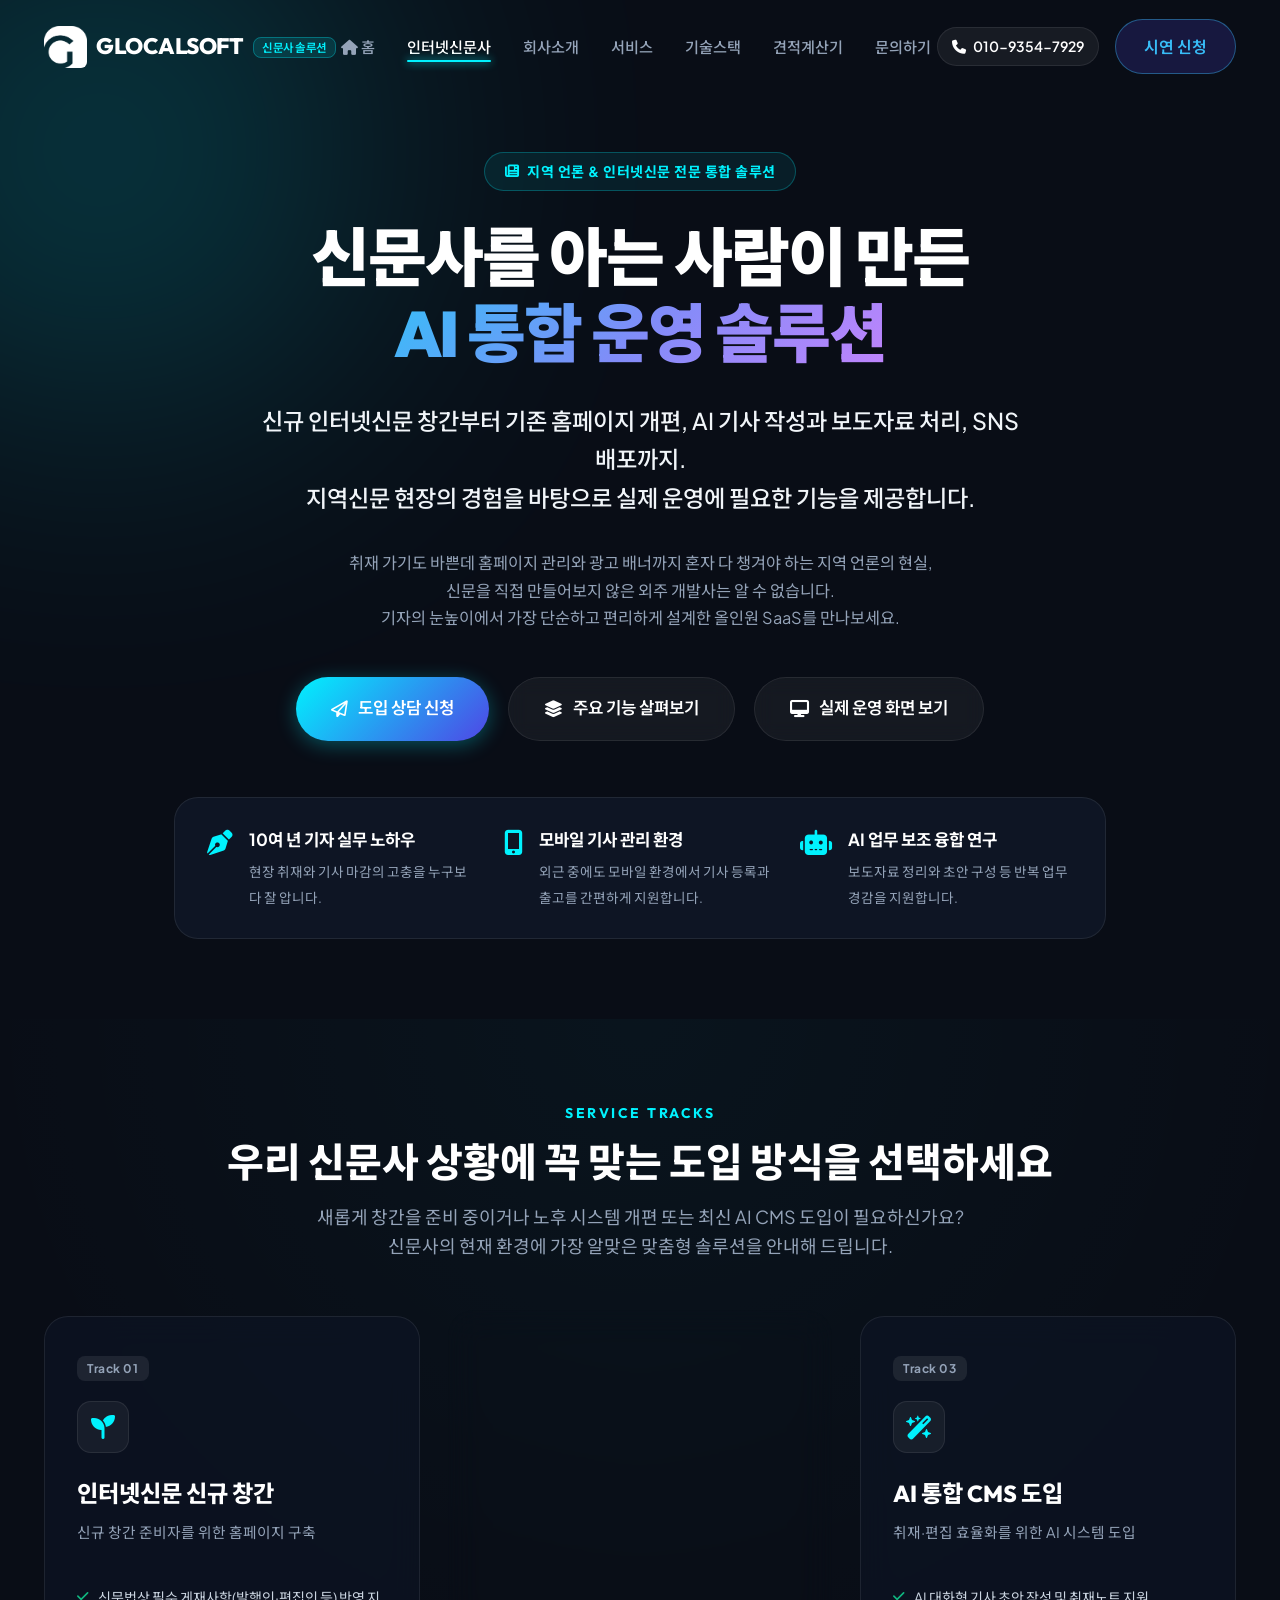
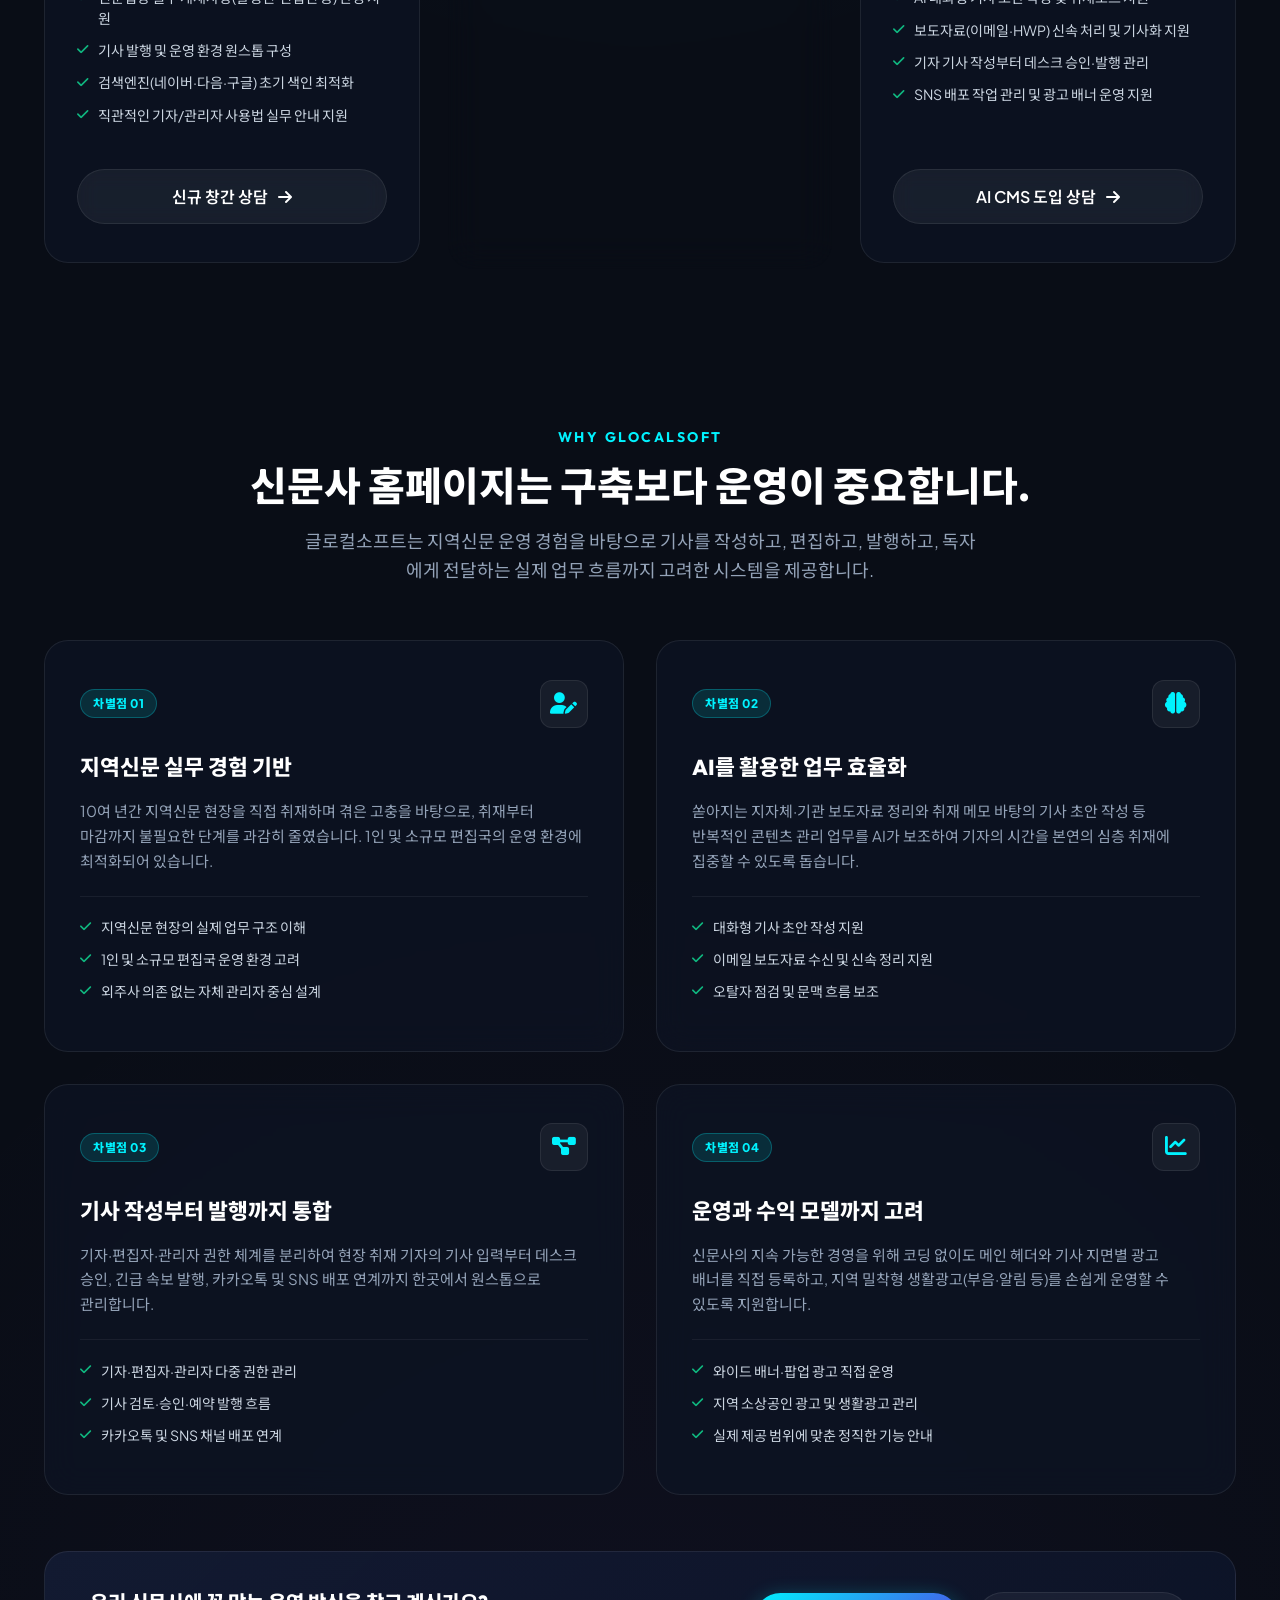
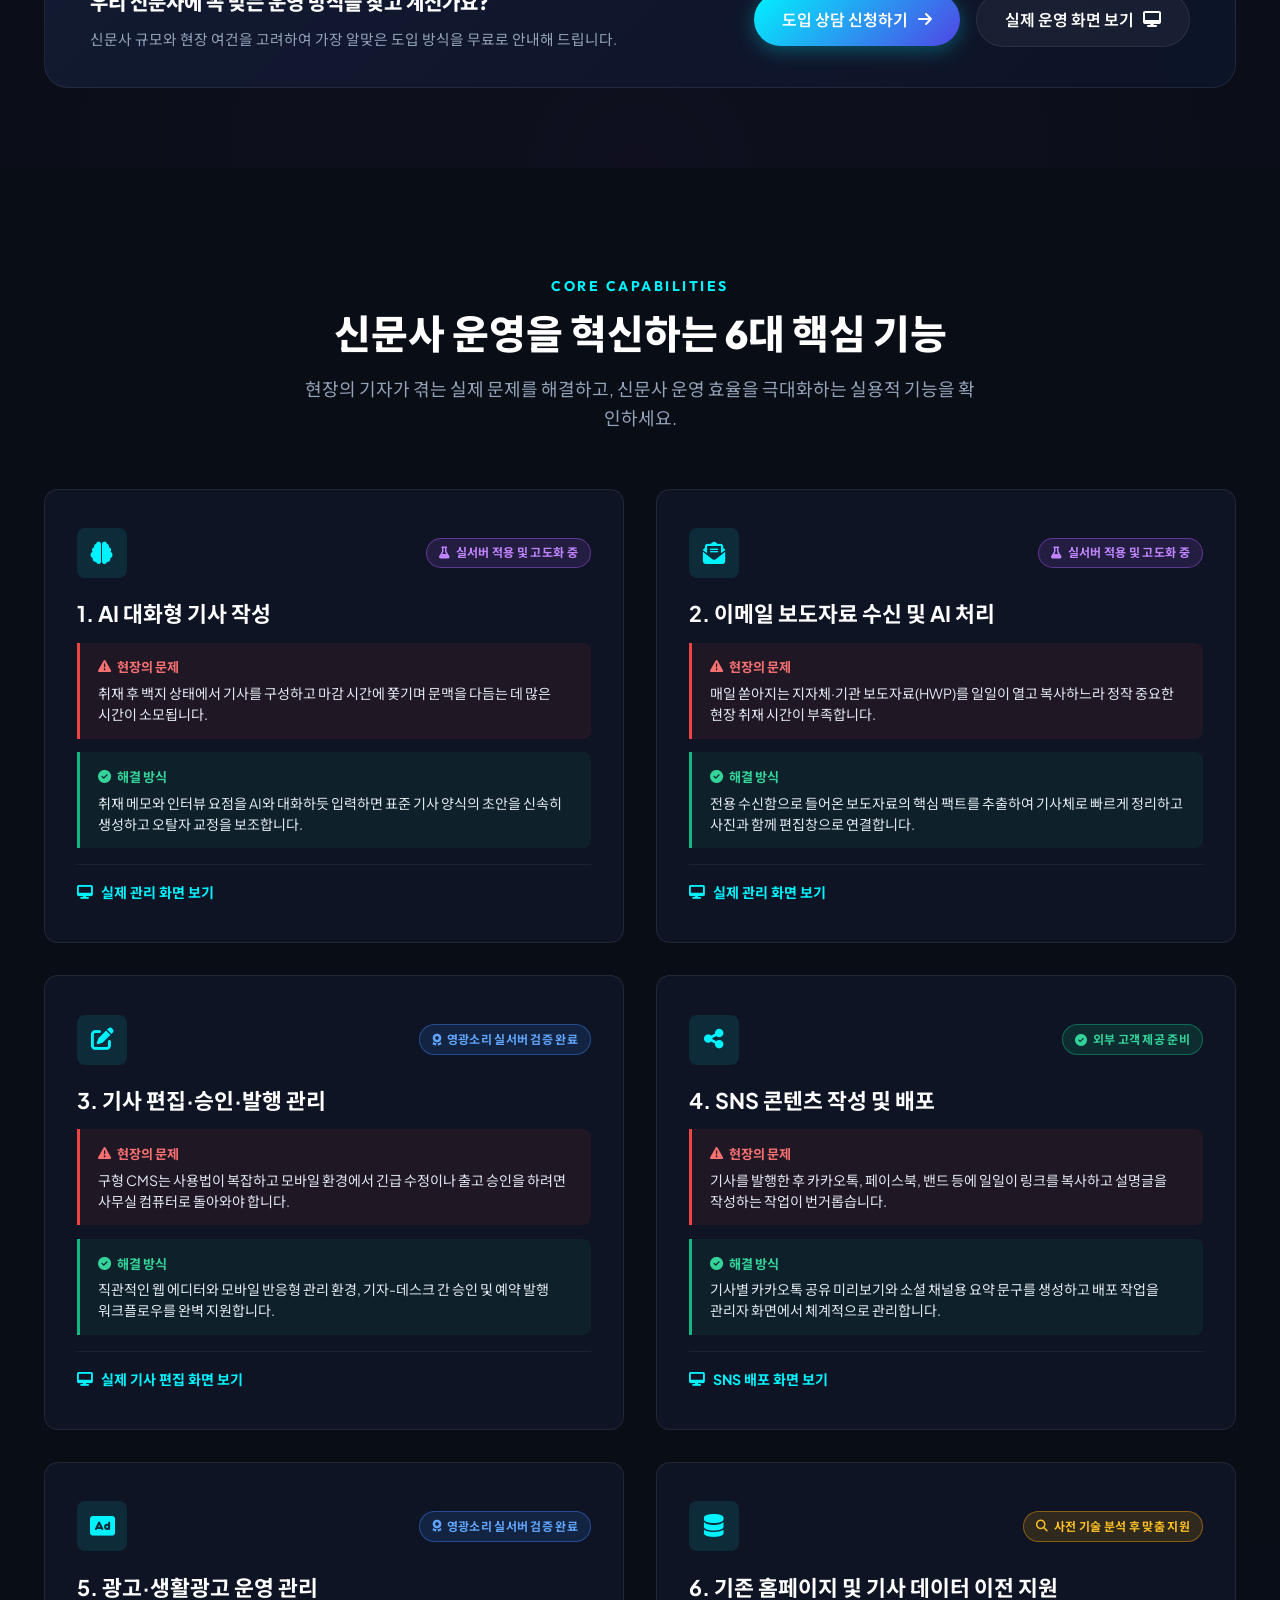
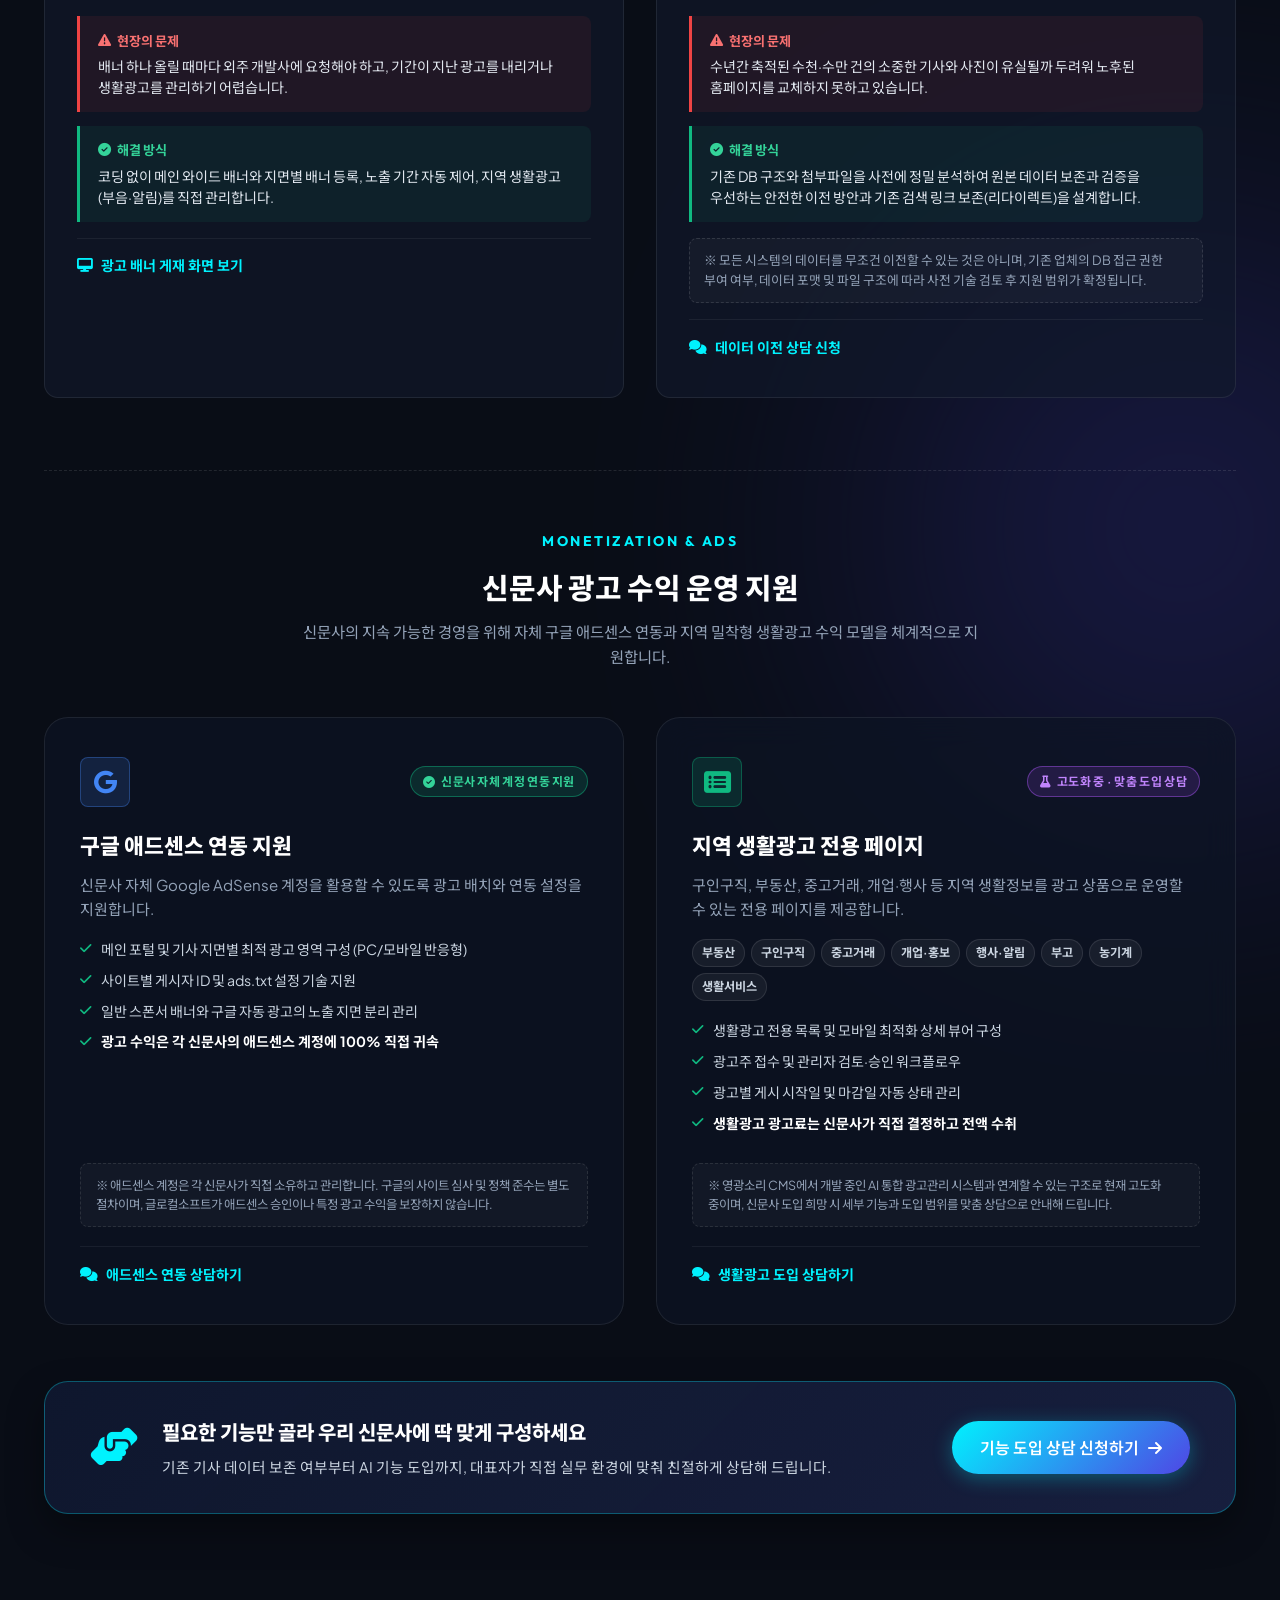
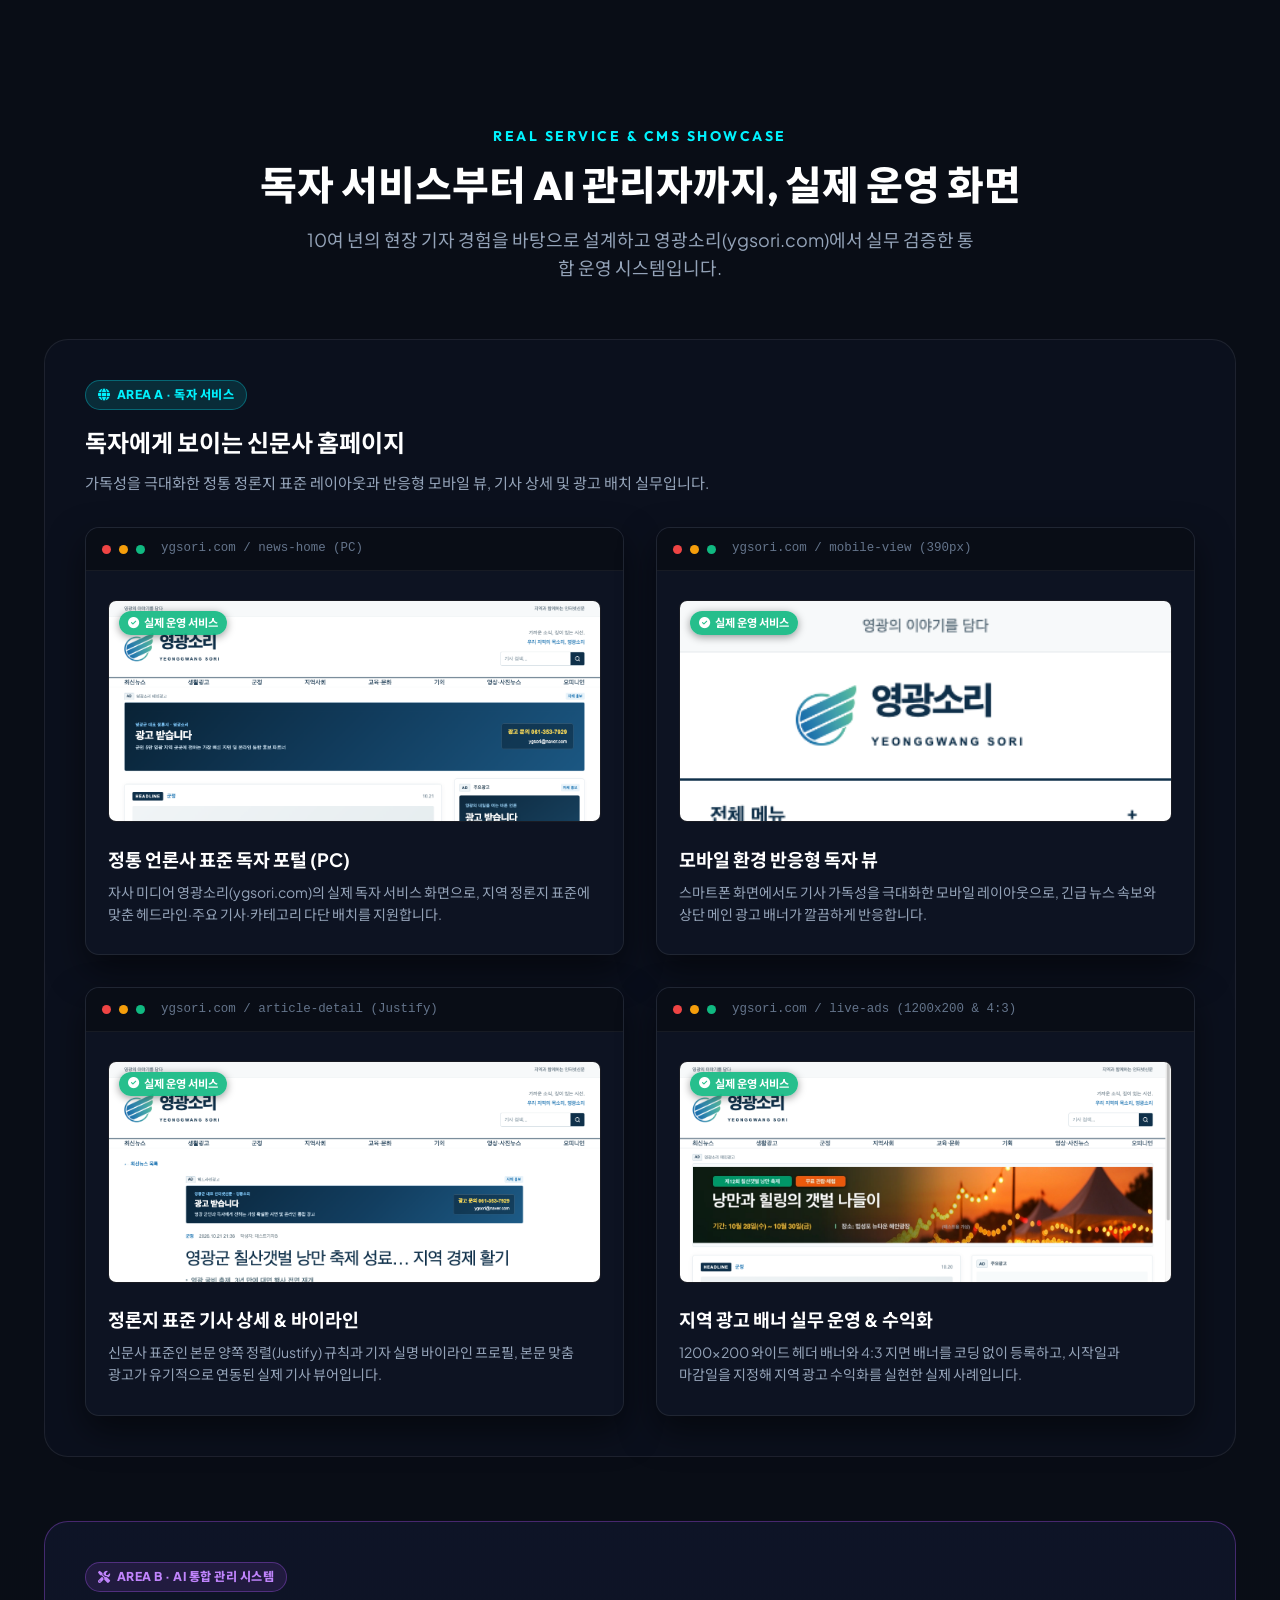
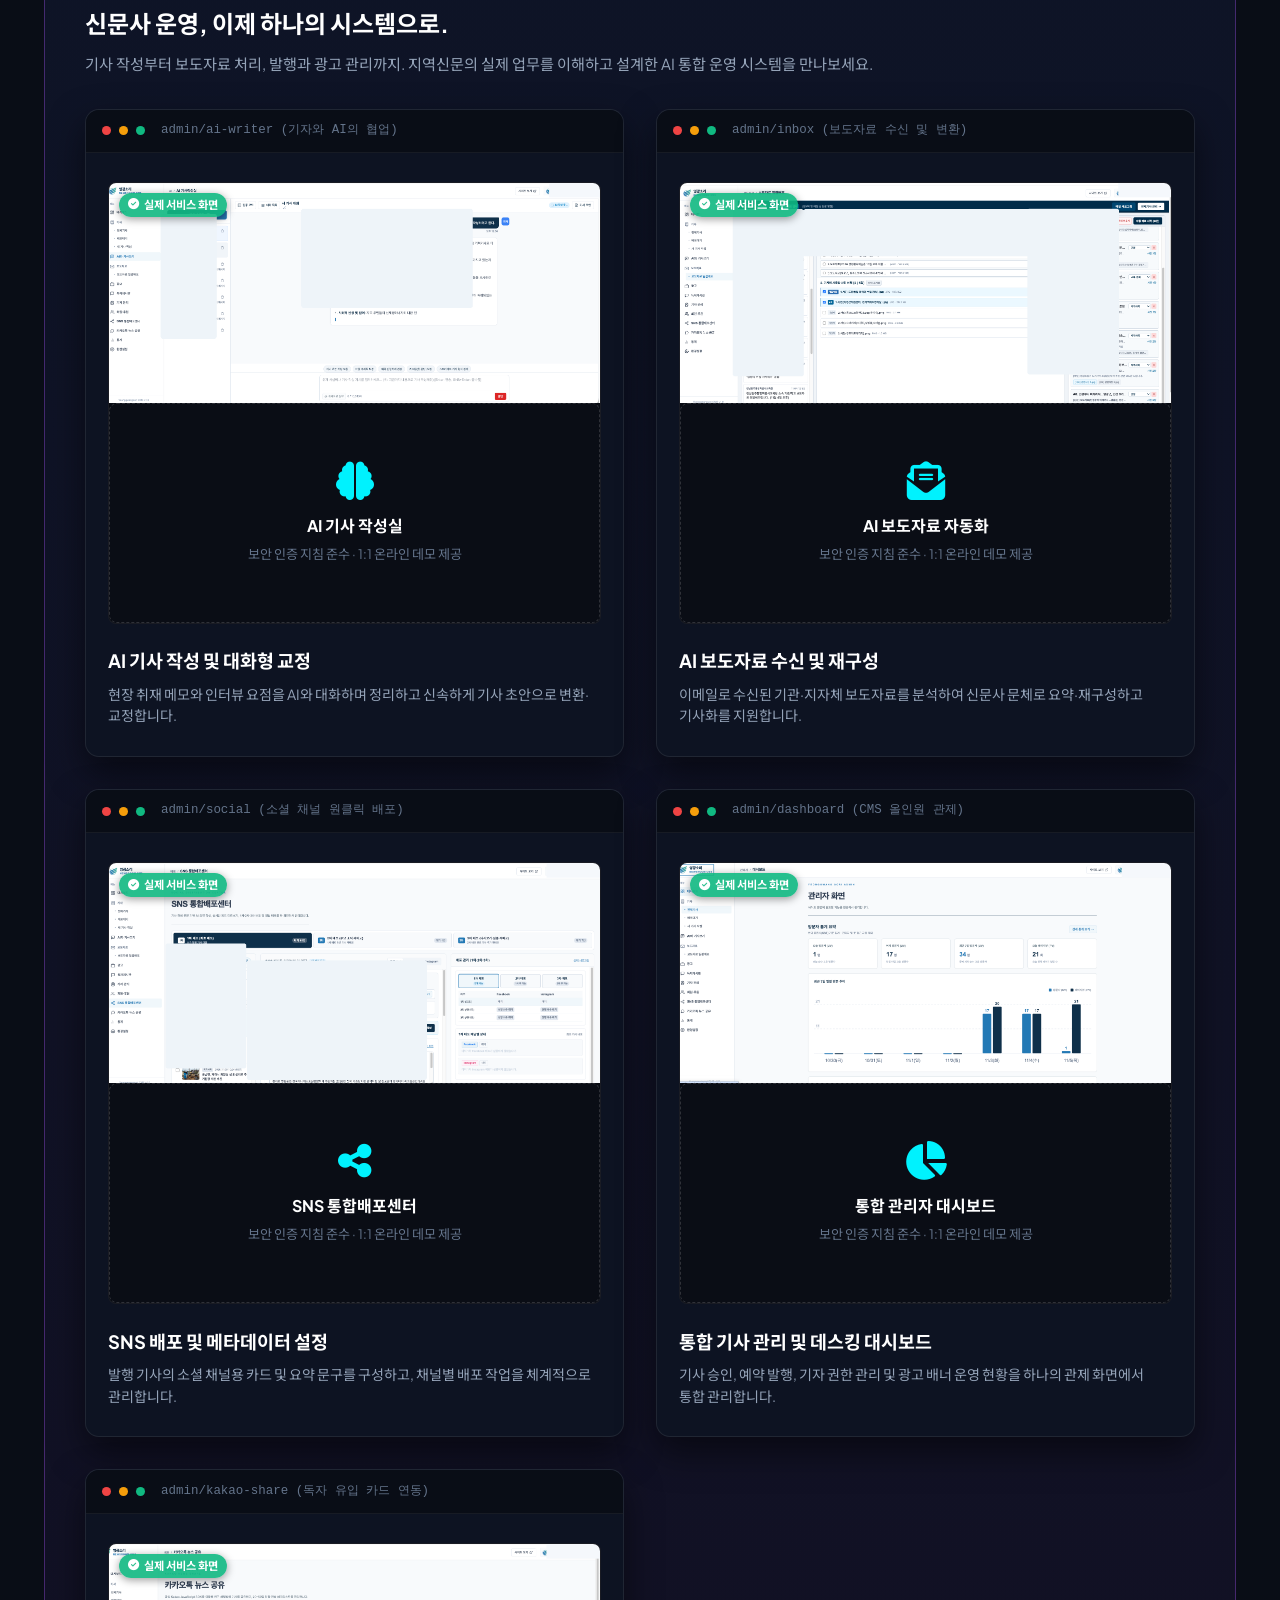
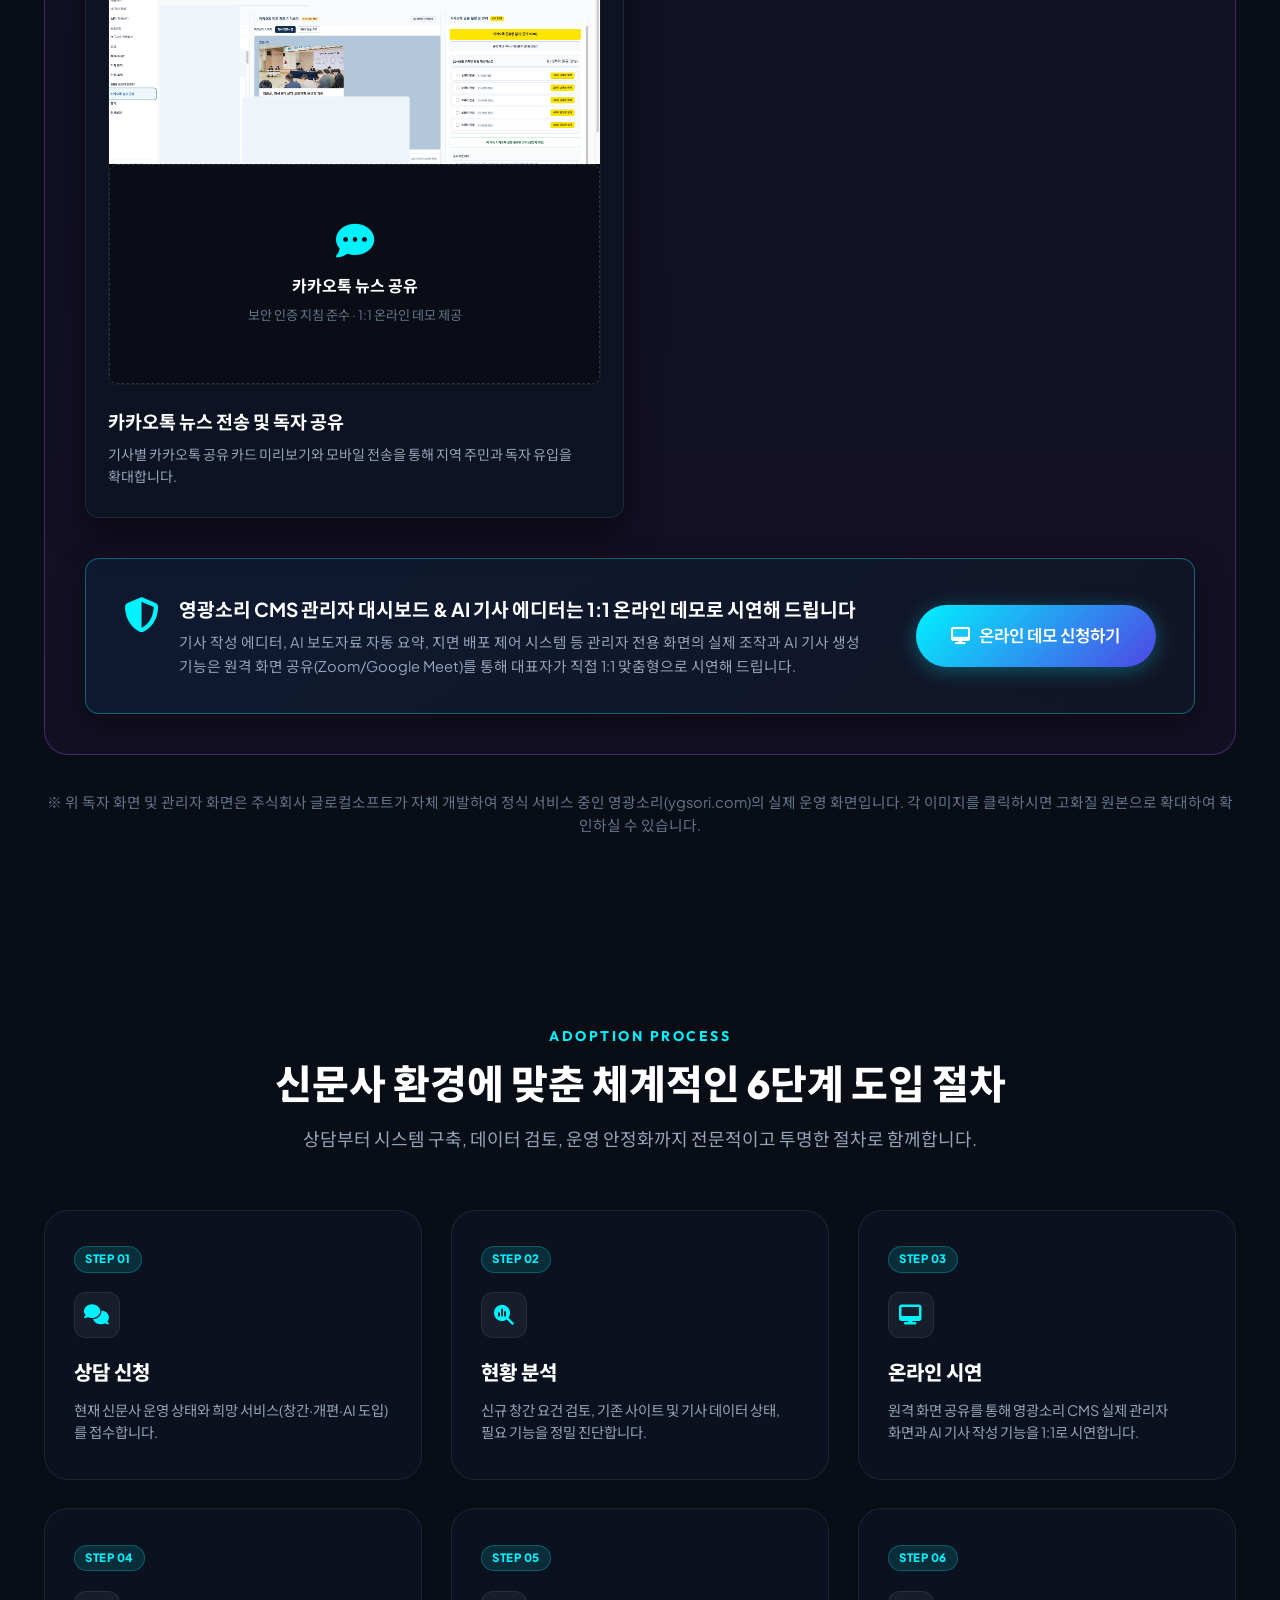
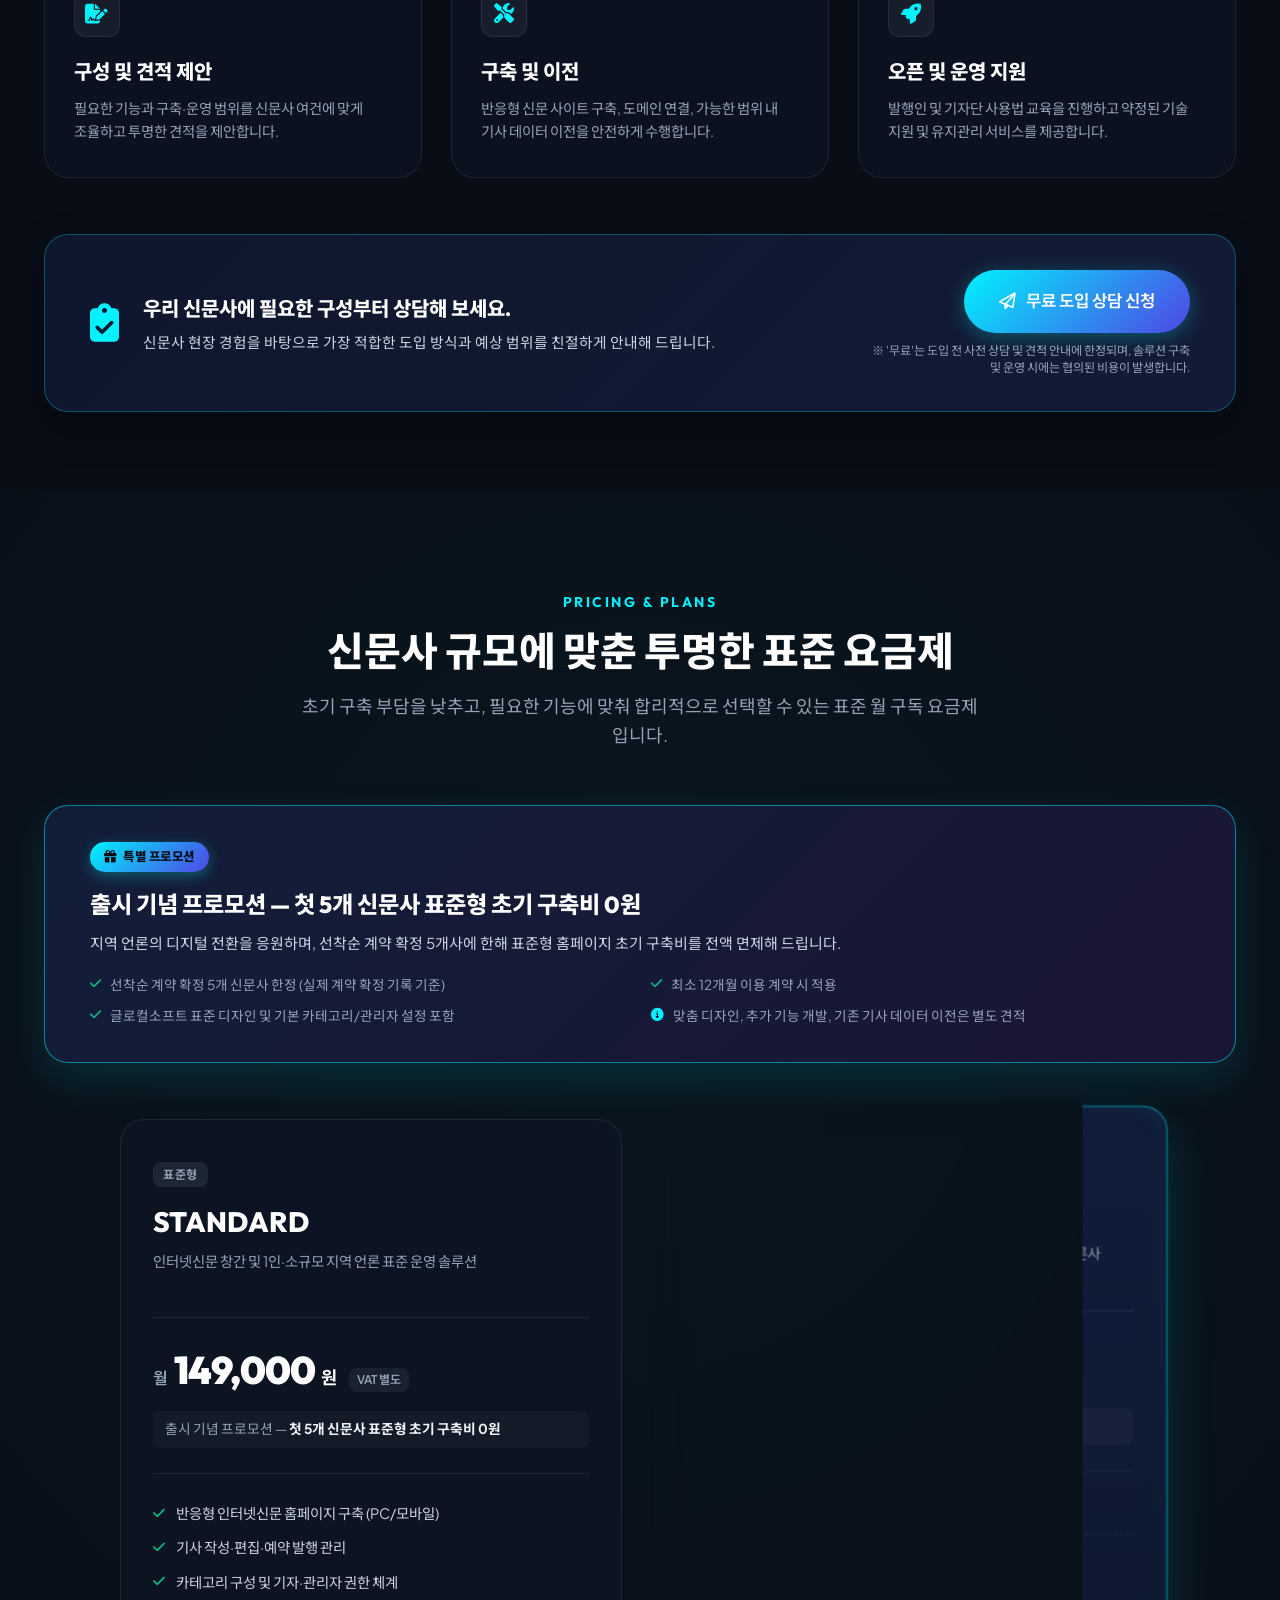
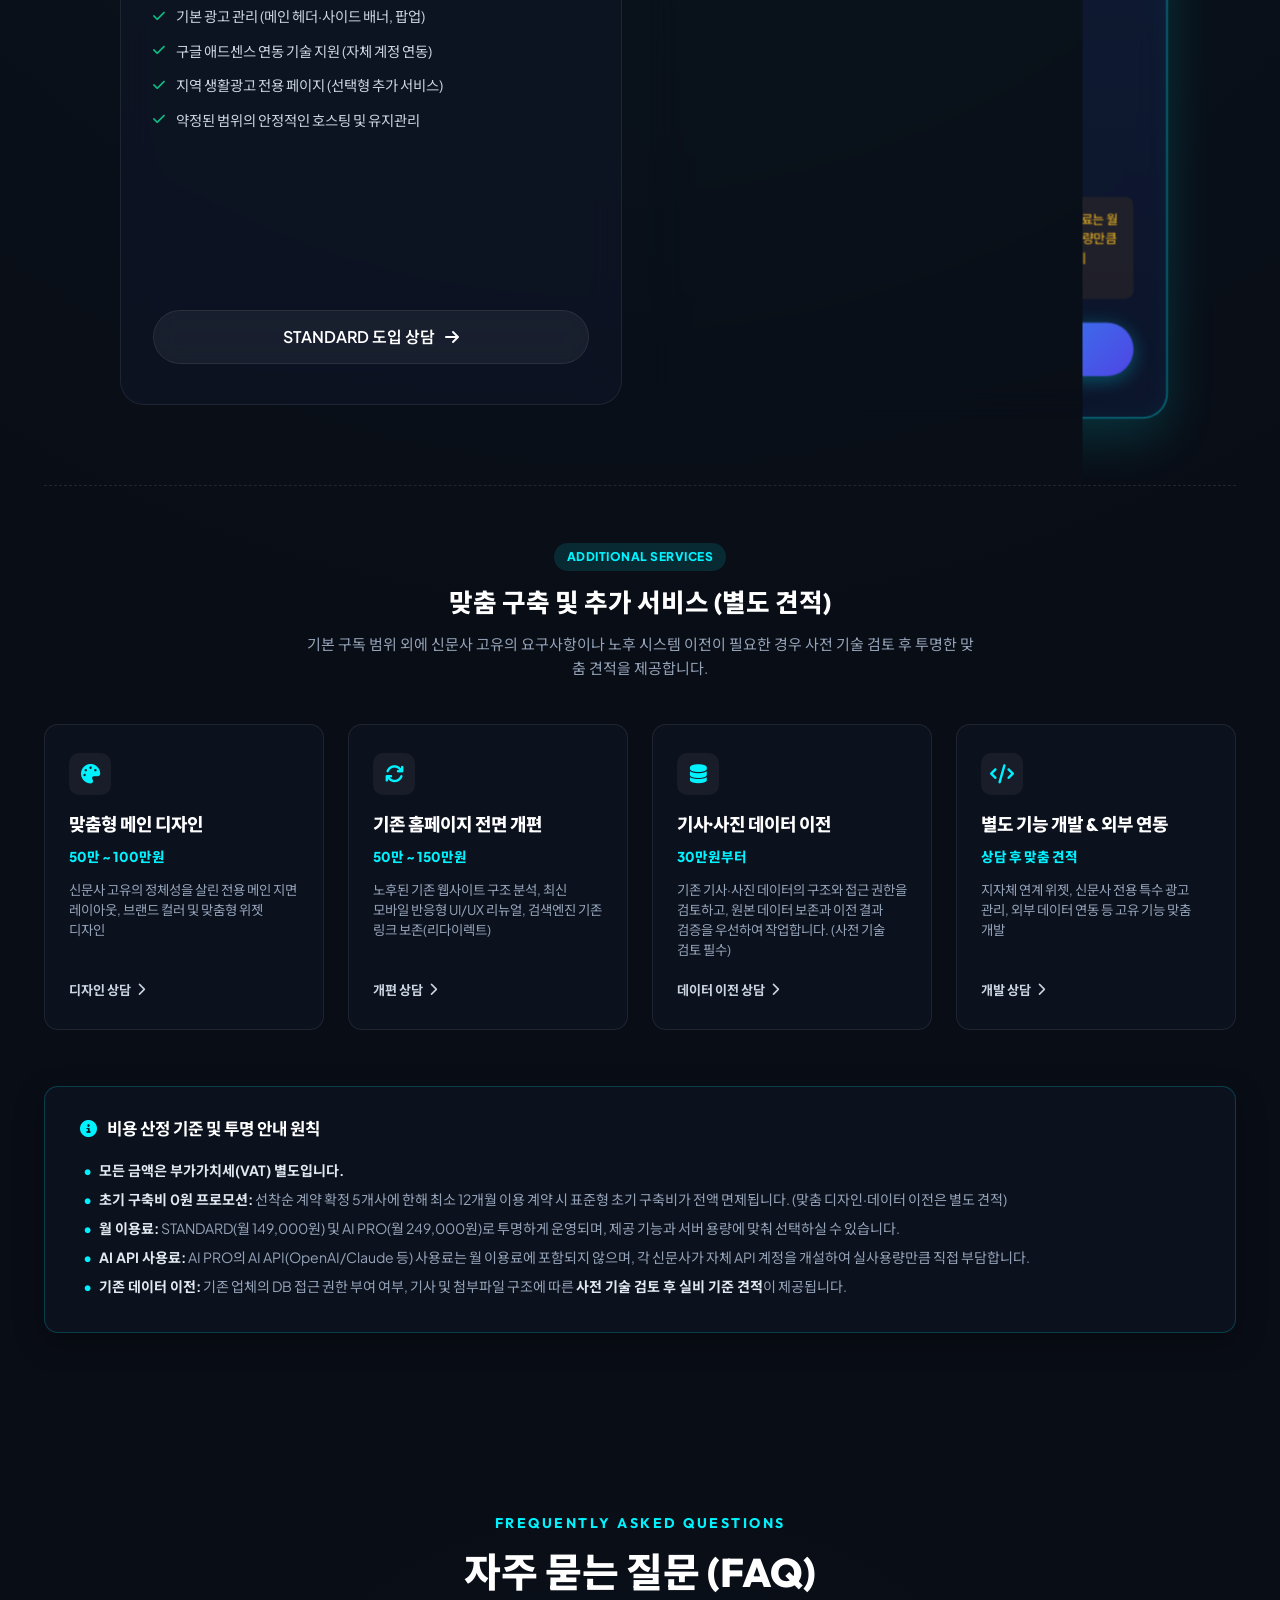
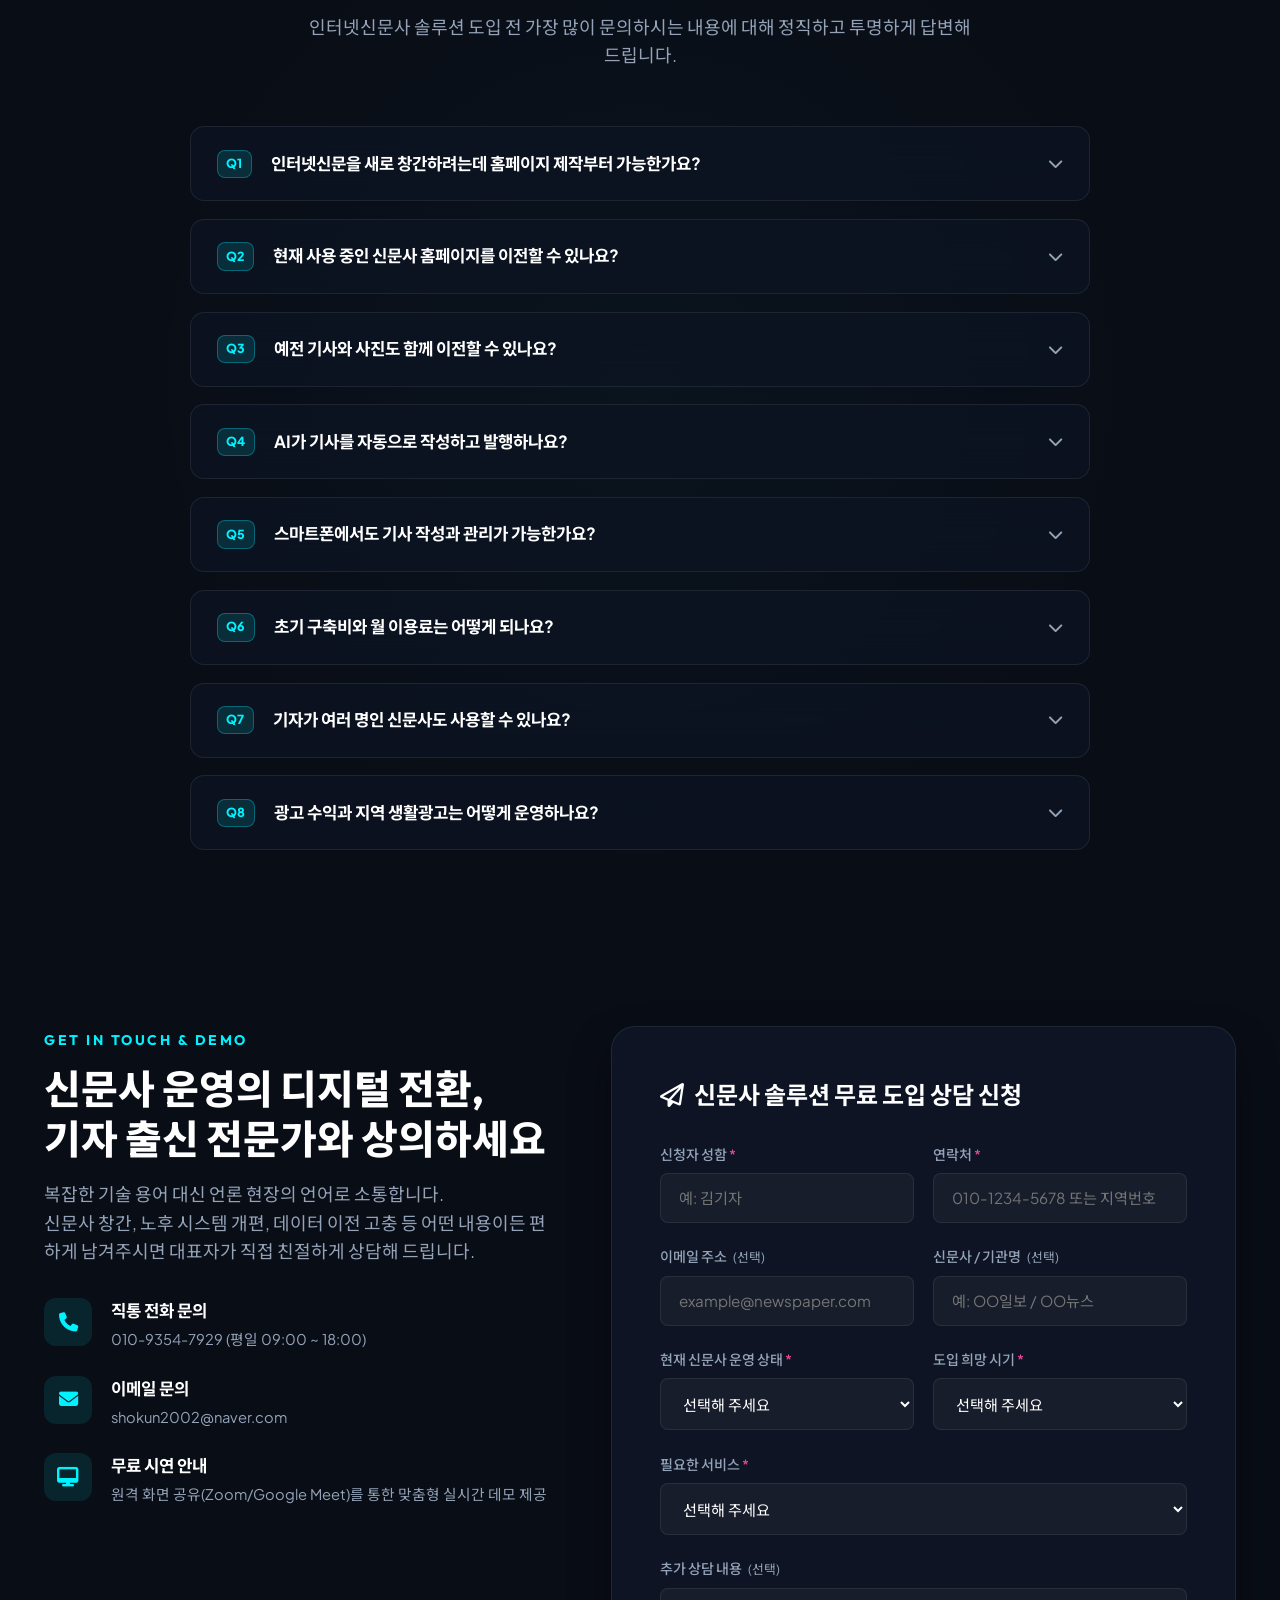
==== commit a7fe0d6d: "feat: launch official pricing plans and monetization features (Phase 4-1)" ====
--- a/newspaper/index.html
+++ b/newspaper/index.html
@@ -437,6 +437,81 @@
         </div>
       </div>
 
+      <!-- 신문사 광고 수익 지원 서비스 (Phase 4-1 추가 지시) -->
+      <div class="revenue-support-section">
+        <div class="sub-header text-center">
+          <span class="section-subtitle">MONETIZATION & ADS</span>
+          <h3 class="revenue-title">신문사 광고 수익 운영 지원</h3>
+          <p class="revenue-desc">
+            신문사의 지속 가능한 경영을 위해 자체 구글 애드센스 연동과 지역 밀착형 생활광고 수익 모델을 체계적으로 지원합니다.
+          </p>
+        </div>
+
+        <div class="revenue-grid">
+          <!-- Card A: 구글 애드센스 연동 지원 -->
+          <div class="revenue-card">
+            <div class="revenue-card-header">
+              <div class="revenue-icon-box google"><i class="fa-brands fa-google"></i></div>
+              <span class="status-badge ready"><i class="fa-solid fa-circle-check"></i> 신문사 자체 계정 연동 지원</span>
+            </div>
+            <h4>구글 애드센스 연동 지원</h4>
+            <p class="revenue-card-desc">
+              신문사 자체 Google AdSense 계정을 활용할 수 있도록 광고 배치와 연동 설정을 지원합니다.
+            </p>
+            <ul class="revenue-points">
+              <li><i class="fa-solid fa-check"></i> 메인 포털 및 기사 지면별 최적 광고 영역 구성 (PC/모바일 반응형)</li>
+              <li><i class="fa-solid fa-check"></i> 사이트별 게시자 ID 및 ads.txt 설정 기술 지원</li>
+              <li><i class="fa-solid fa-check"></i> 일반 스폰서 배너와 구글 자동 광고의 노출 지면 분리 관리</li>
+              <li><i class="fa-solid fa-check"></i> <strong>광고 수익은 각 신문사의 애드센스 계정에 100% 직접 귀속</strong></li>
+            </ul>
+            <div class="revenue-disclaimer">
+              ※ 애드센스 계정은 각 신문사가 직접 소유하고 관리합니다. 구글의 사이트 심사 및 정책 준수는 별도 절차이며, 글로컬소프트가 애드센스 승인이나 특정 광고 수익을 보장하지 않습니다.
+            </div>
+            <div class="feature-card-footer">
+              <a href="#contact" class="feature-link select-service-btn" data-inquiry-type="신문사 솔루션 상담">
+                <i class="fa-solid fa-comments"></i> 애드센스 연동 상담하기
+              </a>
+            </div>
+          </div>
+
+          <!-- Card B: 지역 생활광고 전용 페이지 -->
+          <div class="revenue-card">
+            <div class="revenue-card-header">
+              <div class="revenue-icon-box local"><i class="fa-solid fa-rectangle-list"></i></div>
+              <span class="status-badge developing"><i class="fa-solid fa-flask"></i> 고도화 중 · 맞춤 도입 상담</span>
+            </div>
+            <h4>지역 생활광고 전용 페이지</h4>
+            <p class="revenue-card-desc">
+              구인구직, 부동산, 중고거래, 개업·행사 등 지역 생활정보를 광고 상품으로 운영할 수 있는 전용 페이지를 제공합니다.
+            </p>
+            <div class="local-ad-categories">
+              <span class="ad-tag">부동산</span>
+              <span class="ad-tag">구인구직</span>
+              <span class="ad-tag">중고거래</span>
+              <span class="ad-tag">개업·홍보</span>
+              <span class="ad-tag">행사·알림</span>
+              <span class="ad-tag">부고</span>
+              <span class="ad-tag">농기계</span>
+              <span class="ad-tag">생활서비스</span>
+            </div>
+            <ul class="revenue-points">
+              <li><i class="fa-solid fa-check"></i> 생활광고 전용 목록 및 모바일 최적화 상세 뷰어 구성</li>
+              <li><i class="fa-solid fa-check"></i> 광고주 접수 및 관리자 검토·승인 워크플로우</li>
+              <li><i class="fa-solid fa-check"></i> 광고별 게시 시작일 및 마감일 자동 상태 관리</li>
+              <li><i class="fa-solid fa-check"></i> <strong>생활광고 광고료는 신문사가 직접 결정하고 전액 수취</strong></li>
+            </ul>
+            <div class="revenue-disclaimer">
+              ※ 영광소리 CMS에서 개발 중인 AI 통합 광고관리 시스템과 연계할 수 있는 구조로 현재 고도화 중이며, 신문사 도입 희망 시 세부 기능과 도입 범위를 맞춤 상담으로 안내해 드립니다.
+            </div>
+            <div class="feature-card-footer">
+              <a href="#contact" class="feature-link select-service-btn" data-inquiry-type="신문사 솔루션 상담">
+                <i class="fa-solid fa-comments"></i> 생활광고 도입 상담하기
+              </a>
+            </div>
+          </div>
+        </div>
+      </div>
+
       <div class="features-cta-banner">
         <div class="features-cta-content">
           <i class="fa-solid fa-handshake-angle features-cta-icon"></i>
@@ -826,145 +901,176 @@
     </div>
   </section>
 
-  <!-- 6. Pricing Section (Phase 3-3) -->
+  <!-- 6. Pricing Section (Phase 4-1 공식 요금제 공개) -->
   <section class="section np-pricing-section" id="pricing">
     <div class="container">
       <div class="section-header text-center">
-        <span class="section-subtitle">PRICING & SERVICES</span>
-        <h2 class="section-title">신문사 규모와 환경에 맞춘 서비스 구성</h2>
+        <span class="section-subtitle">PRICING & PLANS</span>
+        <h2 class="section-title">신문사 규모에 맞춘 투명한 표준 요금제</h2>
         <p class="section-desc">
-          신규 창간부터 노후 시스템 개편, AI CMS 도입, 기사 데이터 이전까지 필요한 항목에 맞춰 투명하게 안내합니다.
+          초기 구축 부담을 낮추고, 필요한 기능에 맞춰 합리적으로 선택할 수 있는 표준 월 구독 요금제입니다.
         </p>
       </div>
 
-      <div class="pricing-grid-4">
-        <!-- Service A: 인터넷신문 신규 구축 -->
-        <div class="pricing-card" data-plan-card="인터넷신문 신규 구축">
+      <!-- 프로모션 배너: 첫 5개 신문사 한정 초기 구축비 0원 -->
+      <div class="pricing-promo-banner">
+        <div class="promo-badge-wrap">
+          <span class="promo-badge"><i class="fa-solid fa-gift"></i> 특별 프로모션</span>
+        </div>
+        <div class="promo-content">
+          <h3 class="promo-title">출시 기념 프로모션 — 첫 5개 신문사 표준형 초기 구축비 0원</h3>
+          <p class="promo-desc">
+            지역 언론의 디지털 전환을 응원하며, 선착순 계약 확정 5개사에 한해 표준형 홈페이지 초기 구축비를 전액 면제해 드립니다.
+          </p>
+          <ul class="promo-conditions">
+            <li><i class="fa-solid fa-check"></i> 선착순 계약 확정 5개 신문사 한정 (실제 계약 확정 기록 기준)</li>
+            <li><i class="fa-solid fa-check"></i> 최소 12개월 이용 계약 시 적용</li>
+            <li><i class="fa-solid fa-check"></i> 글로컬소프트 표준 디자인 및 기본 카테고리/관리자 설정 포함</li>
+            <li><i class="fa-solid fa-info-circle"></i> 맞춤 디자인, 추가 기능 개발, 기존 기사 데이터 이전은 별도 견적</li>
+          </ul>
+        </div>
+      </div>
+
+      <!-- 대표 2대 요금제 카드 (STANDARD & AI PRO) -->
+      <div class="pricing-grid-2">
+        <!-- Plan 1: STANDARD -->
+        <div class="pricing-card standard" data-plan-card="STANDARD">
           <div class="pricing-card-header">
-            <span class="pricing-plan-badge">신규 창간</span>
-            <h3 class="pricing-plan-name">인터넷신문 신규 구축</h3>
-            <p class="pricing-plan-target">인터넷신문 창간 준비자 및 1인·소규모 지역신문 운영자</p>
-          </div>
-          <div class="pricing-cost-info">
-            <div class="cost-item">
-              <span class="cost-label">초기 구축비</span>
-              <span class="cost-value">요구사항 맞춤 견적</span>
-            </div>
-            <div class="cost-item">
-              <span class="cost-label">월 이용료</span>
-              <span class="cost-value">운영 규모에 따른 안내</span>
+            <span class="pricing-plan-badge">표준형</span>
+            <h3 class="pricing-plan-name">STANDARD</h3>
+            <p class="pricing-plan-target">인터넷신문 창간 및 1인·소규모 지역 언론 표준 운영 솔루션</p>
+          </div>
+          <div class="pricing-price-wrap">
+            <div class="pricing-monthly">
+              <span class="currency">월</span>
+              <span class="amount">149,000</span>
+              <span class="unit">원</span>
+              <span class="vat-tag">VAT 별도</span>
+            </div>
+            <div class="pricing-setup-fee">
+              출시 기념 프로모션 — <strong>첫 5개 신문사 표준형 초기 구축비 0원</strong>
             </div>
           </div>
           <ul class="pricing-feature-list">
-            <li><i class="fa-solid fa-check"></i> 반응형 신문 홈페이지 구축 (PC/모바일)</li>
-            <li><i class="fa-solid fa-check"></i> 기사 작성·카테고리·편집 기능 설정</li>
-            <li><i class="fa-solid fa-check"></i> 운영자 계정 및 관리자 환경 구성</li>
-            <li><i class="fa-solid fa-check"></i> 신문법 필수 게재사항 기본 지원</li>
-            <li><i class="fa-solid fa-check"></i> 초기 관리자 실무 사용법 안내</li>
+            <li><i class="fa-solid fa-check"></i> 반응형 인터넷신문 홈페이지 구축 (PC/모바일)</li>
+            <li><i class="fa-solid fa-check"></i> 기사 작성·편집·예약 발행 관리</li>
+            <li><i class="fa-solid fa-check"></i> 카테고리 구성 및 기자·관리자 권한 체계</li>
+            <li><i class="fa-solid fa-check"></i> 기본 광고 관리 (메인 헤더·사이드 배너, 팝업)</li>
+            <li><i class="fa-solid fa-check"></i> 구글 애드센스 연동 기술 지원 (자체 계정 연동)</li>
+            <li><i class="fa-solid fa-check"></i> 지역 생활광고 전용 페이지 (선택형 추가 서비스)</li>
+            <li><i class="fa-solid fa-check"></i> 약정된 범위의 안정적인 호스팅 및 유지관리</li>
           </ul>
           <div class="pricing-cta-wrap">
-            <a href="#contact" class="btn btn-outline btn-block select-plan-btn" data-plan="인터넷신문 신규 구축"
-              data-inquiry-type="신문사 신규 창간 상담">
-              신규 창간 견적 상담 <i class="fa-solid fa-arrow-right"></i>
+            <a href="#contact" class="btn btn-outline btn-block select-plan-btn" data-plan="STANDARD"
+              data-inquiry-type="신문사 솔루션 상담">
+              STANDARD 도입 상담 <i class="fa-solid fa-arrow-right"></i>
             </a>
           </div>
         </div>
 
-        <!-- Service B: 기존 신문사 홈페이지 개편 (Featured) -->
-        <div class="pricing-card featured" data-plan-card="기존 신문사 홈페이지 개편">
+        <!-- Plan 2: AI PRO (Featured) -->
+        <div class="pricing-card featured ai-pro" data-plan-card="AI PRO">
           <div class="pricing-popular-badge">
-            <i class="fa-solid fa-check"></i> 기존 운영 신문사 추천
+            <i class="fa-solid fa-wand-magic-sparkles"></i> 추천 플랜 · AI 융합
           </div>
           <div class="pricing-card-header">
-            <span class="pricing-plan-badge accent-badge">전면 리뉴얼</span>
-            <h3 class="pricing-plan-name">기존 신문사 홈페이지 개편</h3>
-            <p class="pricing-plan-target">노후 홈페이지 개선 및 모바일 반응형 전환이 필요한 신문사</p>
-          </div>
-          <div class="pricing-cost-info">
-            <div class="cost-item">
-              <span class="cost-label">초기 구축비</span>
-              <span class="cost-value highlight">개편 범위 맞춤 견적</span>
-            </div>
-            <div class="cost-item">
-              <span class="cost-label">월 이용료</span>
-              <span class="cost-value">제공 기능·트래픽별 안내</span>
+            <span class="pricing-plan-badge accent-badge">AI 혁신형</span>
+            <h3 class="pricing-plan-name">AI PRO</h3>
+            <p class="pricing-plan-target">AI 기반 취재·편집 자동화와 보도자료·SNS 운영이 필요한 성장형 언론사</p>
+          </div>
+          <div class="pricing-price-wrap">
+            <div class="pricing-monthly">
+              <span class="currency">월</span>
+              <span class="amount">249,000</span>
+              <span class="unit">원</span>
+              <span class="vat-tag">VAT 별도</span>
+            </div>
+            <div class="pricing-setup-fee">
+              출시 기념 프로모션 — <strong>첫 5개 신문사 표준형 초기 구축비 0원</strong>
             </div>
           </div>
           <ul class="pricing-feature-list">
-            <li><i class="fa-solid fa-check"></i> 기존 웹사이트 구조 검토 및 UI/UX 개선</li>
-            <li><i class="fa-solid fa-check"></i> 스마트폰·태블릿 최적화 모바일 반응형 개편</li>
-            <li><i class="fa-solid fa-check"></i> <strong>기존 기사·사진 데이터 이전 가능성 검토</strong></li>
-            <li><i class="fa-solid fa-check"></i> 기존 기사 URL 유지 또는 리다이렉트 지원</li>
-            <li><i class="fa-solid fa-check"></i> 지면 광고 배너 운영 환경 개선</li>
+            <li class="feature-inherit"><i class="fa-solid fa-check-double"></i> <strong>STANDARD 기본 기능 전체 포함</strong></li>
+            <li class="feature-highlight"><i class="fa-solid fa-wand-magic-sparkles"></i> <strong>AI 대화형 기사 초안 작성 지원</strong></li>
+            <li class="feature-highlight"><i class="fa-solid fa-bolt"></i> <strong>AI 보도자료 요약 및 기사체 변환 지원</strong></li>
+            <li class="feature-highlight"><i class="fa-solid fa-share-nodes"></i> <strong>AI 기반 SNS 콘텐츠 작성 및 배포 관리</strong></li>
+            <li><i class="fa-solid fa-check"></i> 구글 애드센스 연동 기술 지원 (자체 계정 연동)</li>
+            <li><i class="fa-solid fa-check"></i> 지역 생활광고 전용 페이지 (선택형 추가 서비스)</li>
+            <li><i class="fa-solid fa-check"></i> 기자단 협업·데스킹 및 고급 실무 운영 지원</li>
           </ul>
+          <div class="pricing-api-notice">
+            <i class="fa-solid fa-circle-exclamation"></i>
+            <span><strong>AI API 사용료 별도 안내:</strong> AI PRO의 AI API(OpenAI/Claude 등) 사용료는 월 이용료에 포함되지 않으며, 각 신문사가 자체 API 계정을 개설하여 실사용량만큼 직접 부담합니다. API 키 연동은 상담을 통해 설정 지원 방식으로 안전하게 안내해 드립니다.</span>
+          </div>
           <div class="pricing-cta-wrap">
-            <a href="#contact" class="btn btn-gradient btn-block select-plan-btn" data-plan="기존 신문사 홈페이지 개편"
-              data-inquiry-type="기존 신문사 홈페이지 개편 상담">
-              홈페이지 개편 견적 상담 <i class="fa-solid fa-arrow-right"></i>
+            <a href="#contact" class="btn btn-gradient btn-block select-plan-btn" data-plan="AI PRO"
+              data-inquiry-type="AI 운영 시스템 도입 상담">
+              AI PRO 도입 상담 <i class="fa-solid fa-arrow-right"></i>
             </a>
           </div>
         </div>
-
-        <!-- Service C: AI 통합 CMS -->
-        <div class="pricing-card" data-plan-card="AI 통합 CMS">
-          <div class="pricing-card-header">
-            <span class="pricing-plan-badge">업무 효율화</span>
-            <h3 class="pricing-plan-name">AI 통합 CMS</h3>
-            <p class="pricing-plan-target">취재·편집 효율화 및 보도자료·SNS 운영이 필요한 신문사</p>
-          </div>
-          <div class="pricing-cost-info">
-            <div class="cost-item">
-              <span class="cost-label">초기 구축비</span>
-              <span class="cost-value">시스템 연동 맞춤 견적</span>
-            </div>
-            <div class="cost-item">
-              <span class="cost-label">월 이용료</span>
-              <span class="cost-value">기능 및 AI 사용량 협의</span>
-            </div>
-          </div>
-          <ul class="pricing-feature-list">
-            <li><i class="fa-solid fa-check"></i> AI 대화형 기사 초안 작성 지원</li>
-            <li><i class="fa-solid fa-check"></i> 보도자료 수신 및 기사체 요약 지원</li>
-            <li><i class="fa-solid fa-check"></i> 기자 기사 작성부터 데스크 승인·발행 관리</li>
-            <li><i class="fa-solid fa-check"></i> SNS 배포 작업 관리 및 공유 카드 연계</li>
-            <li><i class="fa-solid fa-check"></i> 선택 기능 및 사용량에 따른 유연한 구성</li>
-          </ul>
-          <div class="pricing-cta-wrap">
-            <a href="#contact" class="btn btn-outline btn-block select-plan-btn" data-plan="AI 통합 CMS"
-              data-inquiry-type="AI 운영 시스템 도입 상담">
-              AI CMS 이용 상담 <i class="fa-solid fa-arrow-right"></i>
+      </div>
+
+      <!-- 맞춤 구축 및 추가 서비스 (별도 견적 서비스 영역) -->
+      <div class="pricing-addons-section">
+        <div class="addons-header text-center">
+          <span class="addons-badge">ADDITIONAL SERVICES</span>
+          <h3 class="addons-title">맞춤 구축 및 추가 서비스 (별도 견적)</h3>
+          <p class="addons-desc">
+            기본 구독 범위 외에 신문사 고유의 요구사항이나 노후 시스템 이전이 필요한 경우 사전 기술 검토 후 투명한 맞춤 견적을 제공합니다.
+          </p>
+        </div>
+
+        <div class="addons-grid">
+          <!-- Addon 1: 맞춤형 메인 디자인 -->
+          <div class="addon-card">
+            <div class="addon-icon"><i class="fa-solid fa-palette"></i></div>
+            <div class="addon-meta">
+              <h4>맞춤형 메인 디자인</h4>
+              <span class="addon-price">50만 ~ 100만원</span>
+            </div>
+            <p>신문사 고유의 정체성을 살린 전용 메인 지면 레이아웃, 브랜드 컬러 및 맞춤형 위젯 디자인</p>
+            <a href="#contact" class="addon-link select-plan-btn" data-plan="맞춤형 메인 디자인" data-inquiry-type="신문사 솔루션 상담">
+              디자인 상담 <i class="fa-solid fa-chevron-right"></i>
             </a>
           </div>
-        </div>
-
-        <!-- Service D: 기사·데이터 이전 -->
-        <div class="pricing-card" data-plan-card="기사·데이터 이전">
-          <div class="pricing-card-header">
-            <span class="pricing-plan-badge">사전 분석</span>
-            <h3 class="pricing-plan-name">기사·데이터 이전</h3>
-            <p class="pricing-plan-target">기존 신문사 시스템의 기사 DB를 안전하게 이전하려는 고객</p>
-          </div>
-          <div class="pricing-cost-info">
-            <div class="cost-item">
-              <span class="cost-label">이전 비용</span>
-              <span class="cost-value">사전 기술 분석 후 견적</span>
-            </div>
-            <div class="cost-item">
-              <span class="cost-label">기술 검토</span>
-              <span class="cost-value">DB 권한 및 포맷 사전 확인</span>
-            </div>
-          </div>
-          <ul class="pricing-feature-list">
-            <li><i class="fa-solid fa-check"></i> 기존 DB 및 파일 접근 가능 여부 사전 확인</li>
-            <li><i class="fa-solid fa-check"></i> 기사 본문·이미지·카테고리 구조 정밀 분석</li>
-            <li><i class="fa-solid fa-check"></i> 이전 가능 범위 및 예상 작업량 검토</li>
-            <li><i class="fa-solid fa-check"></i> 원본 데이터 보존과 검증을 우선하는 이전 설계</li>
-            <li><i class="fa-solid fa-check"></i> 데이터 이전 가능 여부 및 별도 비용 투명 안내</li>
-          </ul>
-          <div class="pricing-cta-wrap">
-            <a href="#contact" class="btn btn-outline btn-block select-plan-btn" data-plan="기사·데이터 이전"
-              data-inquiry-type="기존 신문사 홈페이지 개편 상담">
-              데이터 이전 상담 <i class="fa-solid fa-arrow-right"></i>
+
+          <!-- Addon 2: 기존 신문사 홈페이지 개편 -->
+          <div class="addon-card">
+            <div class="addon-icon"><i class="fa-solid fa-arrows-rotate"></i></div>
+            <div class="addon-meta">
+              <h4>기존 홈페이지 전면 개편</h4>
+              <span class="addon-price">50만 ~ 150만원</span>
+            </div>
+            <p>노후된 기존 웹사이트 구조 분석, 최신 모바일 반응형 UI/UX 리뉴얼, 검색엔진 기존 링크 보존(리다이렉트)</p>
+            <a href="#contact" class="addon-link select-plan-btn" data-plan="기존 신문사 홈페이지 개편" data-inquiry-type="기존 신문사 홈페이지 개편 상담">
+              개편 상담 <i class="fa-solid fa-chevron-right"></i>
+            </a>
+          </div>
+
+          <!-- Addon 3: 기사·사진 데이터 이전 -->
+          <div class="addon-card">
+            <div class="addon-icon"><i class="fa-solid fa-database"></i></div>
+            <div class="addon-meta">
+              <h4>기사·사진 데이터 이전</h4>
+              <span class="addon-price">30만원부터</span>
+            </div>
+            <p>기존 기사·사진 데이터의 구조와 접근 권한을 검토하고, 원본 데이터 보존과 이전 결과 검증을 우선하여 작업합니다. (사전 기술 검토 필수)</p>
+            <a href="#contact" class="addon-link select-plan-btn" data-plan="기사·데이터 이전" data-inquiry-type="기존 신문사 홈페이지 개편 상담">
+              데이터 이전 상담 <i class="fa-solid fa-chevron-right"></i>
+            </a>
+          </div>
+
+          <!-- Addon 4: 별도 기능 개발 & 외부 연동 -->
+          <div class="addon-card">
+            <div class="addon-icon"><i class="fa-solid fa-code"></i></div>
+            <div class="addon-meta">
+              <h4>별도 기능 개발 & 외부 연동</h4>
+              <span class="addon-price">상담 후 맞춤 견적</span>
+            </div>
+            <p>지자체 연계 위젯, 신문사 전용 특수 광고 관리, 외부 데이터 연동 등 고유 기능 맞춤 개발</p>
+            <a href="#contact" class="addon-link select-plan-btn" data-plan="별도 기능 개발 & 외부 연동" data-inquiry-type="신문사 솔루션 상담">
+              개발 상담 <i class="fa-solid fa-chevron-right"></i>
             </a>
           </div>
         </div>
@@ -977,10 +1083,10 @@
           <strong>비용 산정 기준 및 투명 안내 원칙</strong>
         </div>
         <ul class="disclaimer-list">
-          <li><strong>모든 금액은 부가세(VAT) 별도입니다.</strong></li>
-          <li><strong>초기 구축비:</strong> 신규 구축, 리뉴얼 디자인 범위, 사이트 구조 및 요구사항에 따라 투명하게 견적을 산정합니다.</li>
-          <li><strong>월 이용료:</strong> 서버 호스팅 트래픽, 스토리지 용량, 동시 기자 계정 수 및 운영 지원 수준에 따라 협의 안내됩니다.</li>
-          <li><strong>AI 기능:</strong> 월간 API 사용량 및 제공 범위에 따라 별도 협의하여 유연하게 선택 도입할 수 있습니다.</li>
+          <li><strong>모든 금액은 부가가치세(VAT) 별도입니다.</strong></li>
+          <li><strong>초기 구축비 0원 프로모션:</strong> 선착순 계약 확정 5개사에 한해 최소 12개월 이용 계약 시 표준형 초기 구축비가 전액 면제됩니다. (맞춤 디자인·데이터 이전은 별도 견적)</li>
+          <li><strong>월 이용료:</strong> STANDARD(월 149,000원) 및 AI PRO(월 249,000원)로 투명하게 운영되며, 제공 기능과 서버 용량에 맞춰 선택하실 수 있습니다.</li>
+          <li><strong>AI API 사용료:</strong> AI PRO의 AI API(OpenAI/Claude 등) 사용료는 월 이용료에 포함되지 않으며, 각 신문사가 자체 API 계정을 개설하여 실사용량만큼 직접 부담합니다.</li>
           <li><strong>기존 데이터 이전:</strong> 기존 업체의 DB 접근 권한 부여 여부, 기사 및 첨부파일 구조에 따른 <strong>사전 기술 검토 후 실비 기준 견적</strong>이 제공됩니다.</li>
         </ul>
       </div>
@@ -1085,15 +1191,18 @@
         <details class="faq-item">
           <summary class="faq-question">
             <span class="faq-q-badge">Q6</span>
-            <span class="faq-q-text">초기 구축비와 월 이용료는 어떻게 결정되나요?</span>
+            <span class="faq-q-text">초기 구축비와 월 이용료는 어떻게 되나요?</span>
             <i class="fa-solid fa-chevron-down faq-arrow"></i>
           </summary>
           <div class="faq-answer">
             <p>
-              초기 구축비는 신규 창간형 구축인지 기존 사이트 리뉴얼인지에 따른 지면 레이아웃 구성, 디자인 맞춤 설정, 데이터 이전 작업량에 따라 결정됩니다.
-            </p>
-            <p>
-              월 이용료는 서버 호스팅 트래픽과 스토리지 용량, 동시 기자 계정 수, AI 기능 사용량(토큰/호출량) 및 유지관리 지원 수준을 종합하여 신문사 규모에 가장 경제적이고 합리적인 수준으로 산정하여 안내해 드립니다.
+              글로컬소프트 신문사 SaaS는 표준 월 구독형 요금제로 투명하게 운영됩니다. 기본 기능 중심의 <strong>STANDARD(월 149,000원)</strong>와 AI 취재·편집·SNS 배포를 지원하는 <strong>AI PRO(월 249,000원)</strong> 중 신문사 환경에 맞춰 선택하실 수 있습니다. (모든 금액 부가세 별도)
+            </p>
+            <p>
+              현재 <strong>'출시 기념 프로모션 — 첫 5개 신문사 표준형 초기 구축비 0원'</strong>을 진행하고 있어, 최소 12개월 이상 계약 확정 시 표준형 초기 구축비 부담 없이 도입하실 수 있습니다.
+            </p>
+            <p>
+              단, 전용 메인 디자인 맞춤 제작(50만~100만원), 기존 신문사 홈페이지 개편(50만~150만원), 기사·사진 데이터 이전(30만원부터) 등 추가 작업은 사전 기술 검토 후 별도 견적으로 안내해 드립니다. 또한 AI PRO의 AI API(OpenAI/Claude 등) 사용료는 월 이용료에 포함되지 않으며 실사용량만큼 신문사가 직접 부담하는 구조입니다.
             </p>
           </div>
         </details>
@@ -1116,15 +1225,18 @@
         <details class="faq-item">
           <summary class="faq-question">
             <span class="faq-q-badge">Q8</span>
-            <span class="faq-q-text">광고와 생활광고도 운영할 수 있나요?</span>
+            <span class="faq-q-text">광고 수익과 지역 생활광고는 어떻게 운영하나요?</span>
             <i class="fa-solid fa-chevron-down faq-arrow"></i>
           </summary>
           <div class="faq-answer">
             <p>
-              네, 메인 상단 와이드 배너 및 기사 지면별 사이드 배너를 코딩 없이 직접 등록하고 노출 기간을 제어하는 <strong>일반 광고 배너 운영 기능은 영광소리(ygsori.com) 실서버에서 안정적으로 검증되어 정식 제공</strong>되고 있습니다.
-            </p>
-            <p>
-              지역 밀착형 부음·알림 등 생활광고 관리 기능은 현재 고도화 단계에 있으며, 신문사 도입 희망 시 해당 기능의 적용 범위를 상세히 안내해 드립니다.
+              <strong>1) 자체 배너 광고 관리:</strong> 메인 상단 와이드 배너 및 기사 지면별 사이드 배너를 코딩 없이 직접 등록하고 노출 기간을 제어하는 일반 광고 배너 기능은 영광소리(ygsori.com) 실서버에서 안정적으로 검증되어 정식 제공되고 있습니다.
+            </p>
+            <p>
+              <strong>2) 구글 애드센스 연동 지원:</strong> 신문사 자체 AdSense 계정을 홈페이지 및 기사 지면에 연결할 수 있도록 광고 노출 위치 설정과 ads.txt 등록을 기술적으로 지원해 드립니다. 광고 수익은 각 신문사의 애드센스 계정에 전액 직접 귀속됩니다.
+            </p>
+            <p>
+              <strong>3) 지역 생활광고 전용 페이지:</strong> 부동산, 구인구직, 중고거래, 개업·홍보 등 지역 생활정보를 광고 상품으로 운영할 수 있는 전용 페이지 기능은 현재 고도화 단계에 있으며, 광고료는 신문사가 직접 결정하고 수취하는 구조로 맞춤 도입 상담을 통해 제공해 드립니다.
             </p>
           </div>
         </details>
--- a/newspaper/newspaper.css
+++ b/newspaper/newspaper.css
@@ -1186,49 +1186,397 @@
 }
 
 /* ==========================================
-   Pricing 4-Column Grid & Cost Info (Phase 3-3)
+   Monetization & Ads Support (Phase 4-1 추가 지시)
    ========================================== */
-.pricing-grid-4 {
+.revenue-support-section {
+  margin-top: 4.5rem;
+  padding-top: 3.5rem;
+  border-top: 1px dashed rgba(255, 255, 255, 0.1);
+}
+
+.revenue-title {
+  font-family: var(--font-heading);
+  font-size: 1.8rem;
+  font-weight: 800;
+  color: #ffffff;
+  margin-bottom: 0.6rem;
+}
+
+.revenue-desc {
+  font-size: 0.96rem;
+  color: var(--color-text-muted);
+  max-width: 680px;
+  margin: 0 auto 3rem auto;
+  line-height: 1.6;
+}
+
+.revenue-grid {
+  display: grid;
+  grid-template-columns: repeat(2, 1fr);
+  gap: 2rem;
+}
+
+.revenue-card {
+  background: rgba(14, 20, 36, 0.7);
+  backdrop-filter: blur(16px);
+  border: 1px solid var(--border-glass);
+  border-radius: var(--radius-lg);
+  padding: 2.4rem 2.2rem;
+  display: flex;
+  flex-direction: column;
+  transition: all var(--transition-normal);
+}
+
+.revenue-card:hover {
+  transform: translateY(-5px);
+  border-color: rgba(0, 242, 254, 0.35);
+  box-shadow: 0 16px 36px rgba(0, 0, 0, 0.35);
+}
+
+.revenue-card-header {
+  display: flex;
+  align-items: center;
+  justify-content: space-between;
+  margin-bottom: 1.4rem;
+}
+
+.revenue-icon-box {
+  width: 50px;
+  height: 50px;
+  border-radius: var(--radius-sm);
+  display: flex;
+  align-items: center;
+  justify-content: center;
+  font-size: 1.5rem;
+}
+
+.revenue-icon-box.google {
+  background: rgba(66, 133, 244, 0.15);
+  color: #4285f4;
+  border: 1px solid rgba(66, 133, 244, 0.35);
+}
+
+.revenue-icon-box.local {
+  background: rgba(16, 185, 129, 0.15);
+  color: #10b981;
+  border: 1px solid rgba(16, 185, 129, 0.35);
+}
+
+.revenue-card h4 {
+  font-family: var(--font-heading);
+  font-size: 1.35rem;
+  font-weight: 800;
+  color: #ffffff;
+  margin-bottom: 0.6rem;
+}
+
+.revenue-card-desc {
+  font-size: 0.94rem;
+  color: var(--color-text-muted);
+  line-height: 1.55;
+  margin-bottom: 1.2rem;
+  word-break: keep-all;
+}
+
+.local-ad-categories {
+  display: flex;
+  flex-wrap: wrap;
+  gap: 0.4rem;
+  margin-bottom: 1.2rem;
+}
+
+.ad-tag {
+  font-size: 0.76rem;
+  font-weight: 700;
+  padding: 0.2rem 0.55rem;
+  border-radius: var(--radius-full);
+  background: rgba(255, 255, 255, 0.05);
+  border: 1px solid rgba(255, 255, 255, 0.1);
+  color: #cbd5e1;
+}
+
+.revenue-points {
+  list-style: none;
+  padding: 0;
+  margin: 0 0 1.2rem 0;
+  flex: 1;
+}
+
+.revenue-points li {
+  font-size: 0.88rem;
+  color: #cbd5e1;
+  margin-bottom: 0.65rem;
+  display: flex;
+  align-items: flex-start;
+  gap: 0.6rem;
+  line-height: 1.45;
+}
+
+.revenue-points li i {
+  color: #10b981;
+  margin-top: 0.2rem;
+  font-size: 0.82rem;
+  flex-shrink: 0;
+}
+
+.revenue-points li strong {
+  color: #ffffff;
+}
+
+.revenue-disclaimer {
+  font-size: 0.78rem;
+  color: #94a3b8;
+  background: rgba(255, 255, 255, 0.03);
+  border: 1px dashed rgba(255, 255, 255, 0.1);
+  border-radius: var(--radius-sm);
+  padding: 0.75rem 0.9rem;
+  line-height: 1.55;
+  margin-bottom: 1.2rem;
+  word-break: keep-all;
+}
+
+/* ==========================================
+   Pricing Section & 2-Tier Standard Plans (Phase 4-1)
+   ========================================== */
+.pricing-promo-banner {
+  background: linear-gradient(135deg, rgba(20, 32, 60, 0.9) 0%, rgba(28, 22, 54, 0.95) 100%);
+  border: 1.5px solid rgba(0, 242, 254, 0.5);
+  border-radius: var(--radius-lg);
+  padding: 2.2rem 2.8rem;
+  margin-bottom: 3.5rem;
+  position: relative;
+  box-shadow: 0 16px 40px rgba(0, 242, 254, 0.12);
+}
+
+.promo-badge-wrap {
+  margin-bottom: 0.9rem;
+}
+
+.promo-badge {
+  display: inline-flex;
+  align-items: center;
+  gap: 0.4rem;
+  font-size: 0.78rem;
+  font-weight: 800;
+  padding: 0.3rem 0.9rem;
+  border-radius: var(--radius-full);
+  background: var(--gradient-primary);
+  color: #090d16;
+  letter-spacing: 0.5px;
+  box-shadow: 0 4px 14px rgba(0, 242, 254, 0.3);
+}
+
+.promo-title {
+  font-family: var(--font-heading);
+  font-size: 1.45rem;
+  font-weight: 800;
+  color: #ffffff;
+  margin-bottom: 0.5rem;
+  word-break: keep-all;
+}
+
+.promo-desc {
+  font-size: 0.94rem;
+  color: #cbd5e1;
+  line-height: 1.55;
+  margin-bottom: 1.2rem;
+  word-break: keep-all;
+}
+
+.promo-conditions {
+  list-style: none;
+  padding: 0;
+  margin: 0;
+  display: grid;
+  grid-template-columns: repeat(2, 1fr);
+  gap: 0.6rem 1.4rem;
+}
+
+.promo-conditions li {
+  font-size: 0.85rem;
+  color: #94a3b8;
+  display: flex;
+  align-items: center;
+  gap: 0.55rem;
+}
+
+.promo-conditions li i.fa-check {
+  color: #10b981;
+  font-size: 0.8rem;
+}
+
+.promo-conditions li i.fa-info-circle {
+  color: var(--accent-cyan);
+  font-size: 0.8rem;
+}
+
+/* 2-Tier Pricing Grid */
+.pricing-grid-2 {
+  display: grid;
+  grid-template-columns: repeat(2, 1fr);
+  gap: 2.2rem;
+  align-items: stretch;
+  max-width: 1040px;
+  margin: 0 auto;
+}
+
+.pricing-card.standard {
+  background: rgba(14, 20, 36, 0.75);
+}
+
+.vat-tag {
+  font-size: 0.75rem;
+  font-weight: 600;
+  color: #94a3b8;
+  margin-left: 0.4rem;
+  background: rgba(255, 255, 255, 0.06);
+  padding: 0.15rem 0.5rem;
+  border-radius: var(--radius-sm);
+}
+
+.fee-strike {
+  text-decoration: line-through;
+  color: #64748b;
+  margin-right: 0.35rem;
+}
+
+.pricing-api-notice {
+  background: rgba(245, 158, 11, 0.08);
+  border-left: 3px solid #f59e0b;
+  padding: 0.75rem 0.95rem;
+  border-radius: 0 var(--radius-sm) var(--radius-sm) 0;
+  margin-bottom: 1.4rem;
+  font-size: 0.78rem;
+  color: #fbbf24;
+  line-height: 1.5;
+  display: flex;
+  align-items: flex-start;
+  gap: 0.5rem;
+  word-break: keep-all;
+}
+
+.pricing-api-notice i {
+  margin-top: 0.15rem;
+  flex-shrink: 0;
+}
+
+.pricing-api-notice span strong {
+  color: #ffffff;
+}
+
+/* Additional Custom Services Grid */
+.pricing-addons-section {
+  margin-top: 5rem;
+  padding-top: 3.5rem;
+  border-top: 1px dashed rgba(255, 255, 255, 0.1);
+}
+
+.addons-badge {
+  display: inline-block;
+  font-size: 0.75rem;
+  font-weight: 800;
+  color: var(--accent-cyan);
+  background: rgba(0, 242, 254, 0.12);
+  padding: 0.25rem 0.8rem;
+  border-radius: var(--radius-full);
+  letter-spacing: 0.5px;
+  margin-bottom: 0.8rem;
+}
+
+.addons-title {
+  font-family: var(--font-heading);
+  font-size: 1.6rem;
+  font-weight: 800;
+  color: #ffffff;
+  margin-bottom: 0.5rem;
+}
+
+.addons-desc {
+  font-size: 0.94rem;
+  color: var(--color-text-muted);
+  max-width: 680px;
+  margin: 0 auto 2.8rem auto;
+  line-height: 1.55;
+}
+
+.addons-grid {
   display: grid;
   grid-template-columns: repeat(4, 1fr);
-  gap: 1.6rem;
-  align-items: stretch;
-  margin-top: 3.5rem;
-}
-
-.pricing-grid-4 .pricing-card {
-  padding: 2.2rem 1.6rem;
-}
-
-.pricing-cost-info {
-  padding: 1.1rem 0;
-  border-top: 1px solid var(--border-glass);
-  border-bottom: 1px solid var(--border-glass);
-  margin-bottom: 1.5rem;
+  gap: 1.5rem;
+}
+
+.addon-card {
+  background: rgba(14, 20, 36, 0.65);
+  border: 1px solid var(--border-glass);
+  border-radius: var(--radius-md);
+  padding: 1.8rem 1.5rem;
   display: flex;
   flex-direction: column;
-  gap: 0.55rem;
-}
-
-.cost-item {
-  display: flex;
-  justify-content: space-between;
-  align-items: center;
-  font-size: 0.86rem;
-}
-
-.cost-label {
+  transition: all var(--transition-normal);
+}
+
+.addon-card:hover {
+  transform: translateY(-4px);
+  border-color: rgba(0, 242, 254, 0.35);
+  box-shadow: 0 12px 28px rgba(0, 0, 0, 0.3);
+}
+
+.addon-icon {
+  width: 42px;
+  height: 42px;
+  border-radius: 10px;
+  background: rgba(255, 255, 255, 0.05);
+  color: var(--accent-cyan);
+  display: flex;
+  align-items: center;
+  justify-content: center;
+  font-size: 1.2rem;
+  margin-bottom: 1.1rem;
+}
+
+.addon-meta {
+  margin-bottom: 0.7rem;
+}
+
+.addon-meta h4 {
+  font-family: var(--font-heading);
+  font-size: 1.12rem;
+  font-weight: 800;
+  color: #ffffff;
+  margin-bottom: 0.35rem;
+  line-height: 1.35;
+}
+
+.addon-price {
+  font-size: 0.85rem;
+  font-weight: 800;
+  color: var(--accent-cyan);
+}
+
+.addon-card p {
+  font-size: 0.84rem;
   color: var(--color-text-muted);
-  font-weight: 500;
-}
-
-.cost-value {
-  color: #f1f5f9;
+  line-height: 1.5;
+  margin-bottom: 1.2rem;
+  flex: 1;
+  word-break: keep-all;
+}
+
+.addon-link {
+  display: inline-flex;
+  align-items: center;
+  gap: 0.4rem;
+  font-size: 0.82rem;
   font-weight: 700;
-}
-
-.cost-value.highlight {
-  color: var(--accent-cyan);
+  color: #cbd5e1;
+  text-decoration: none;
+  transition: all var(--transition-fast);
+  margin-top: auto;
+}
+
+.addon-link:hover {
+  color: var(--accent-cyan);
+  transform: translateX(3px);
 }
 
 /* ==========================================
@@ -1948,6 +2296,7 @@
 /* Responsive Overrides */
 @media (max-width: 1200px) {
   .pricing-grid-4 { grid-template-columns: repeat(2, 1fr); gap: 1.8rem; }
+  .addons-grid { grid-template-columns: repeat(2, 1fr); }
 }
 
 @media (max-width: 1024px) {
@@ -1961,6 +2310,7 @@
   .advantages-cta-buttons .btn { width: 100%; }
   .pain-grid { grid-template-columns: 1fr; }
   .features-grid { grid-template-columns: 1fr; }
+  .revenue-grid { grid-template-columns: 1fr; }
   .features-cta-banner { flex-direction: column; text-align: center; gap: 1.5rem; padding: 2rem 1.5rem; }
   .features-cta-content { flex-direction: column; text-align: center; }
   .features-cta-action { width: 100%; }
@@ -1977,6 +2327,9 @@
   .adoption-cta-action .btn { width: 100%; }
   .cta-free-notice { text-align: center; max-width: none; }
   .pricing-grid { grid-template-columns: 1fr; gap: 2.2rem; }
+  .pricing-grid-2 { grid-template-columns: 1fr; gap: 2rem; }
+  .promo-conditions { grid-template-columns: 1fr; gap: 0.6rem; }
+  .pricing-promo-banner { padding: 1.8rem 1.6rem; }
   .pricing-card.featured { transform: none; }
   .pricing-card.featured:hover { transform: translateY(-6px); }
   .pricing-notice-box { flex-direction: column; text-align: center; }
@@ -1991,10 +2344,14 @@
   .advantage-card { padding: 1.8rem 1.4rem; }
   .pain-card { padding: 1.6rem 1.4rem; }
   .feature-card { padding: 1.8rem 1.4rem; }
+  .revenue-card { padding: 1.8rem 1.4rem; }
   .adoption-card { padding: 1.8rem 1.4rem; }
   .adoption-step-card { padding: 1.8rem 1.4rem; }
   .adoption-steps-grid { grid-template-columns: 1fr; }
   .pricing-grid-4 { grid-template-columns: 1fr; }
+  .addons-grid { grid-template-columns: 1fr; }
+  .pricing-promo-banner { padding: 1.6rem 1.2rem; }
+  .promo-title { font-size: 1.25rem; }
   .faq-question { padding: 1.2rem 1.2rem; font-size: 0.98rem; }
   .faq-answer { padding: 0 1.2rem 1.2rem 1.2rem; font-size: 0.9rem; }
   .showcase-demo-banner { flex-direction: column; text-align: center; padding: 1.8rem 1.4rem; }
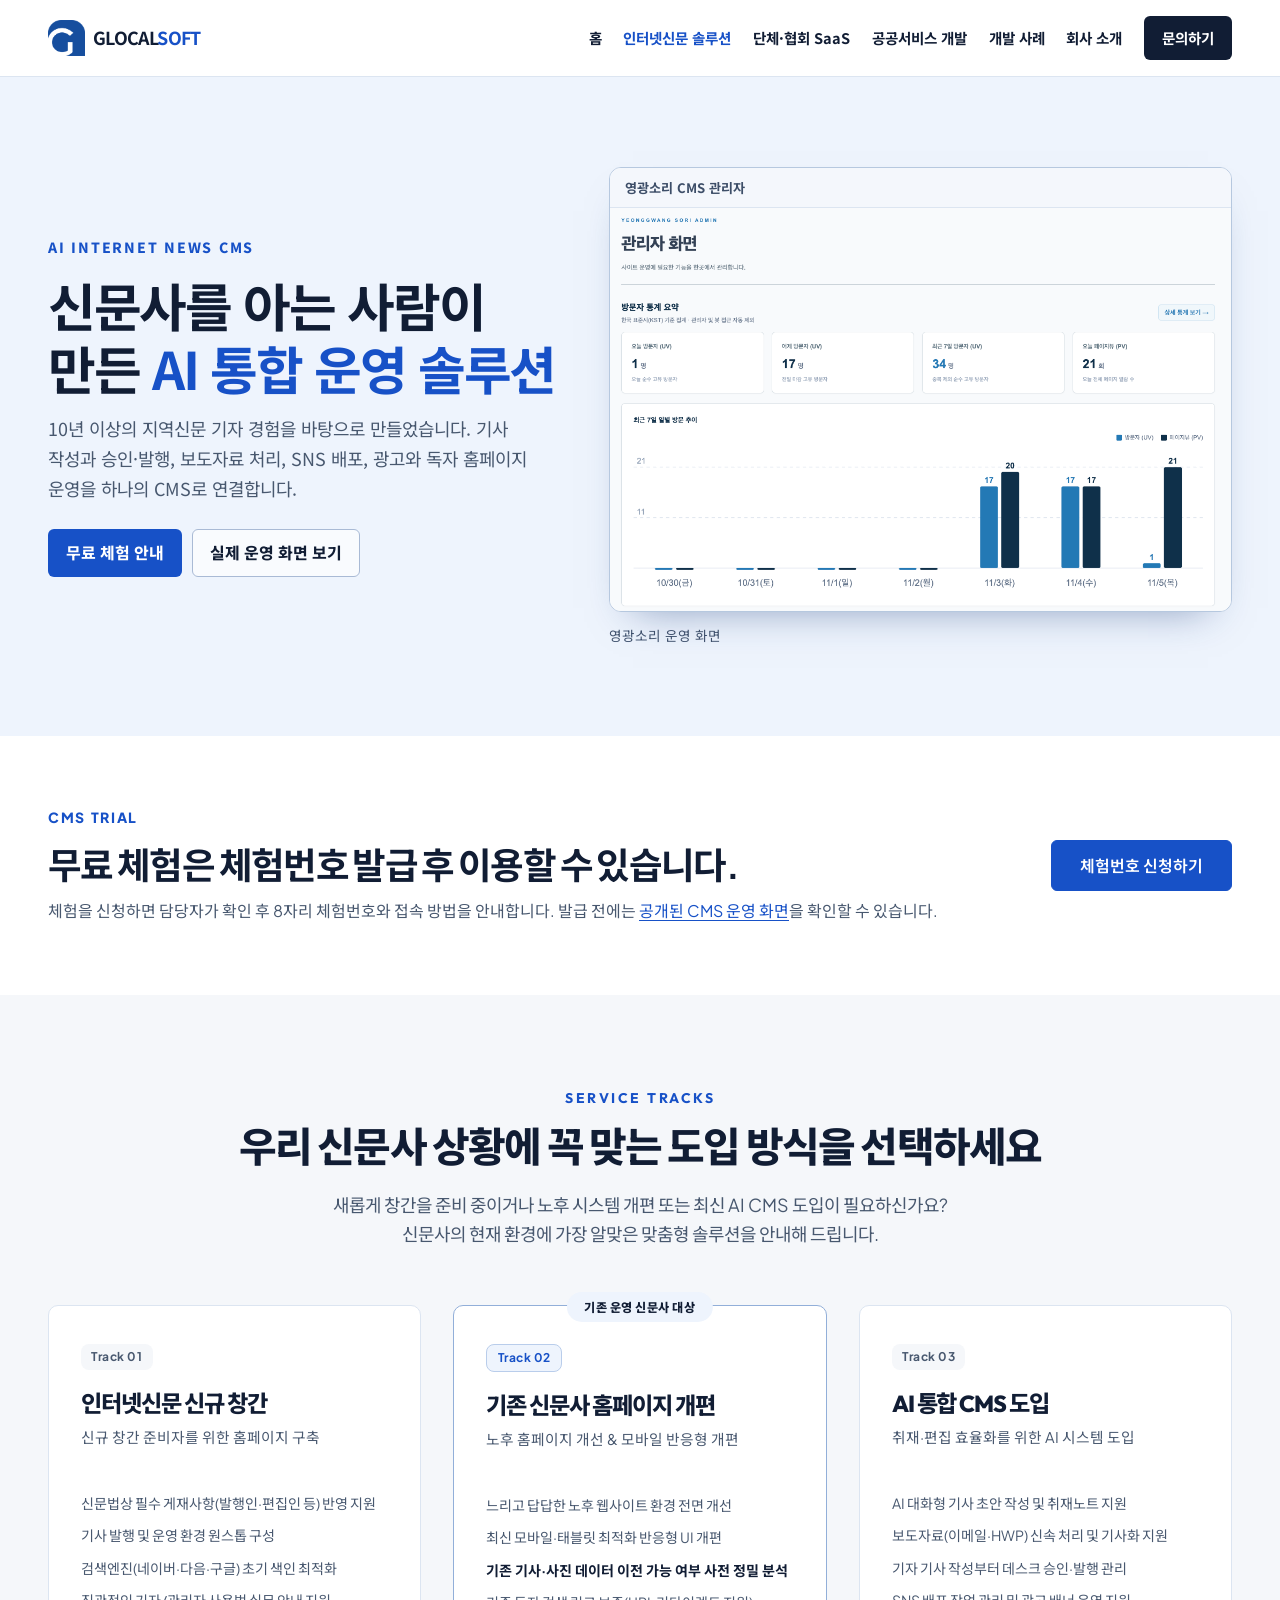
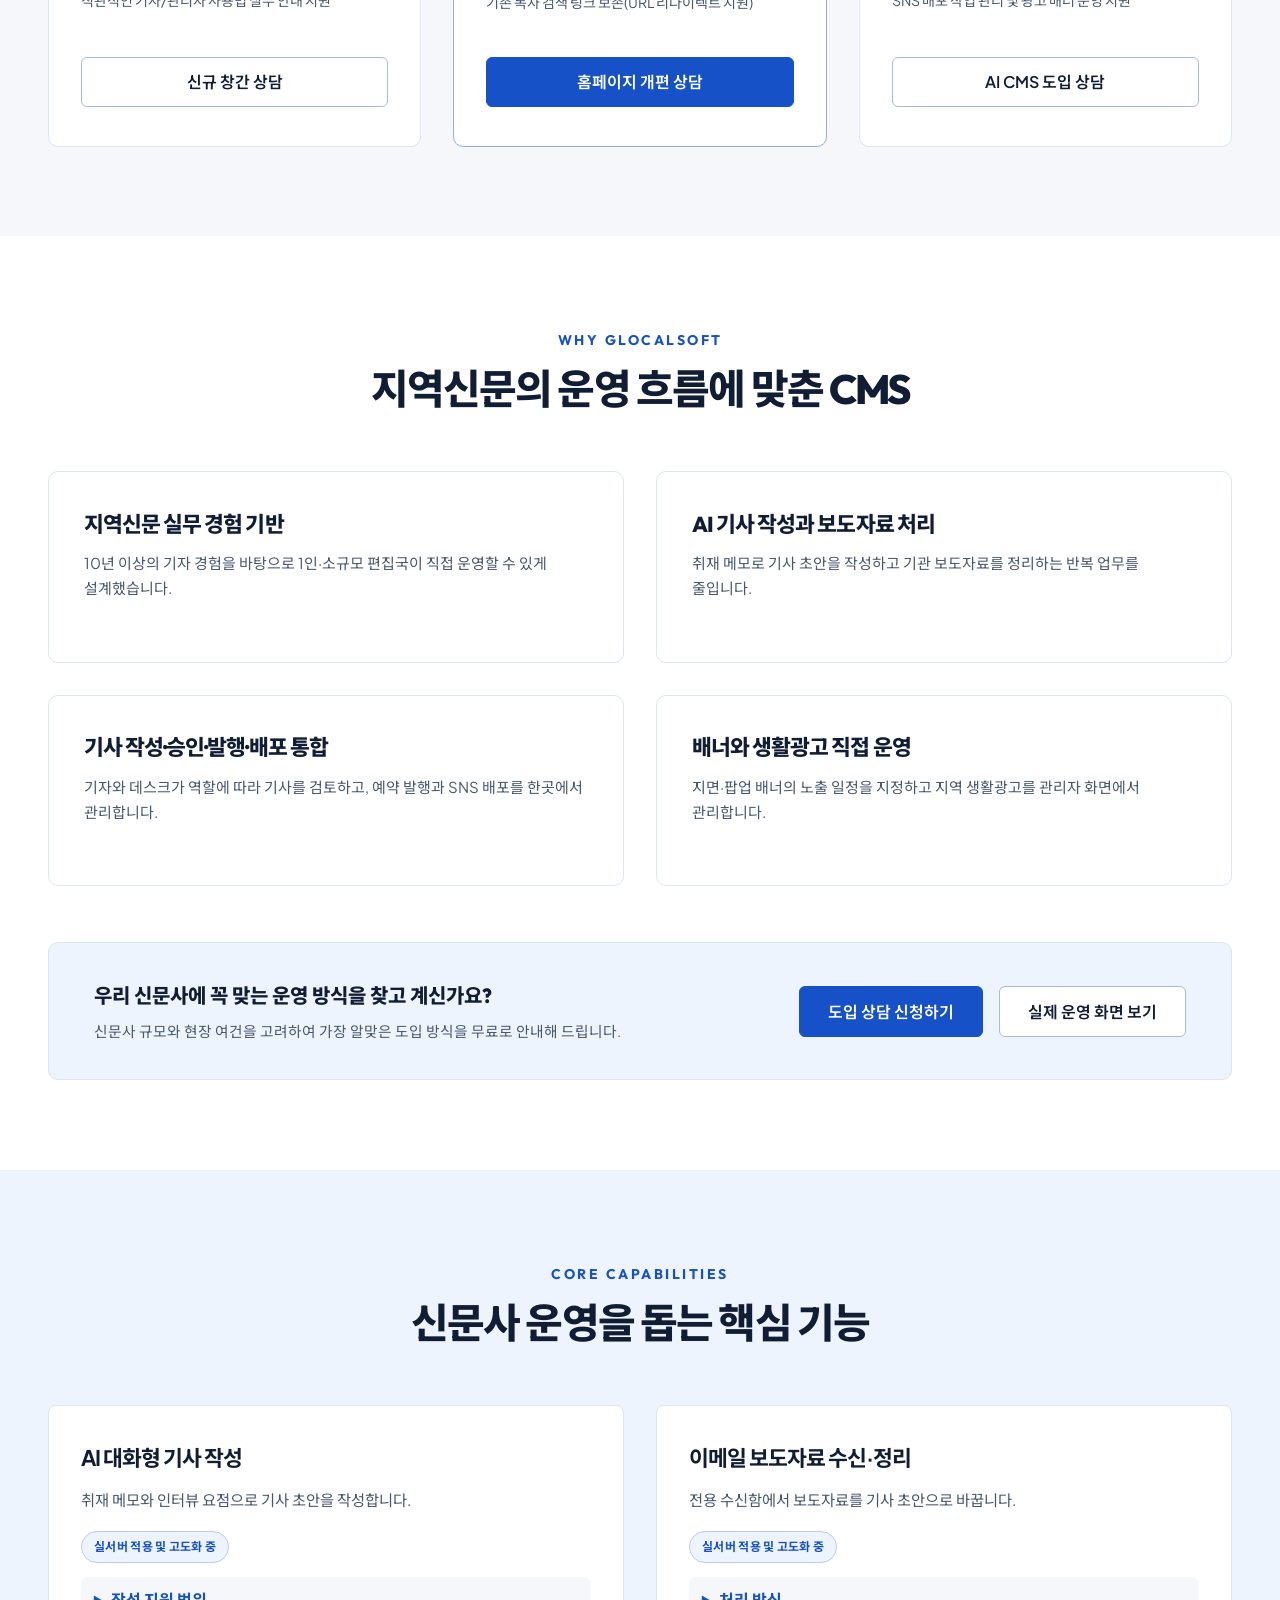
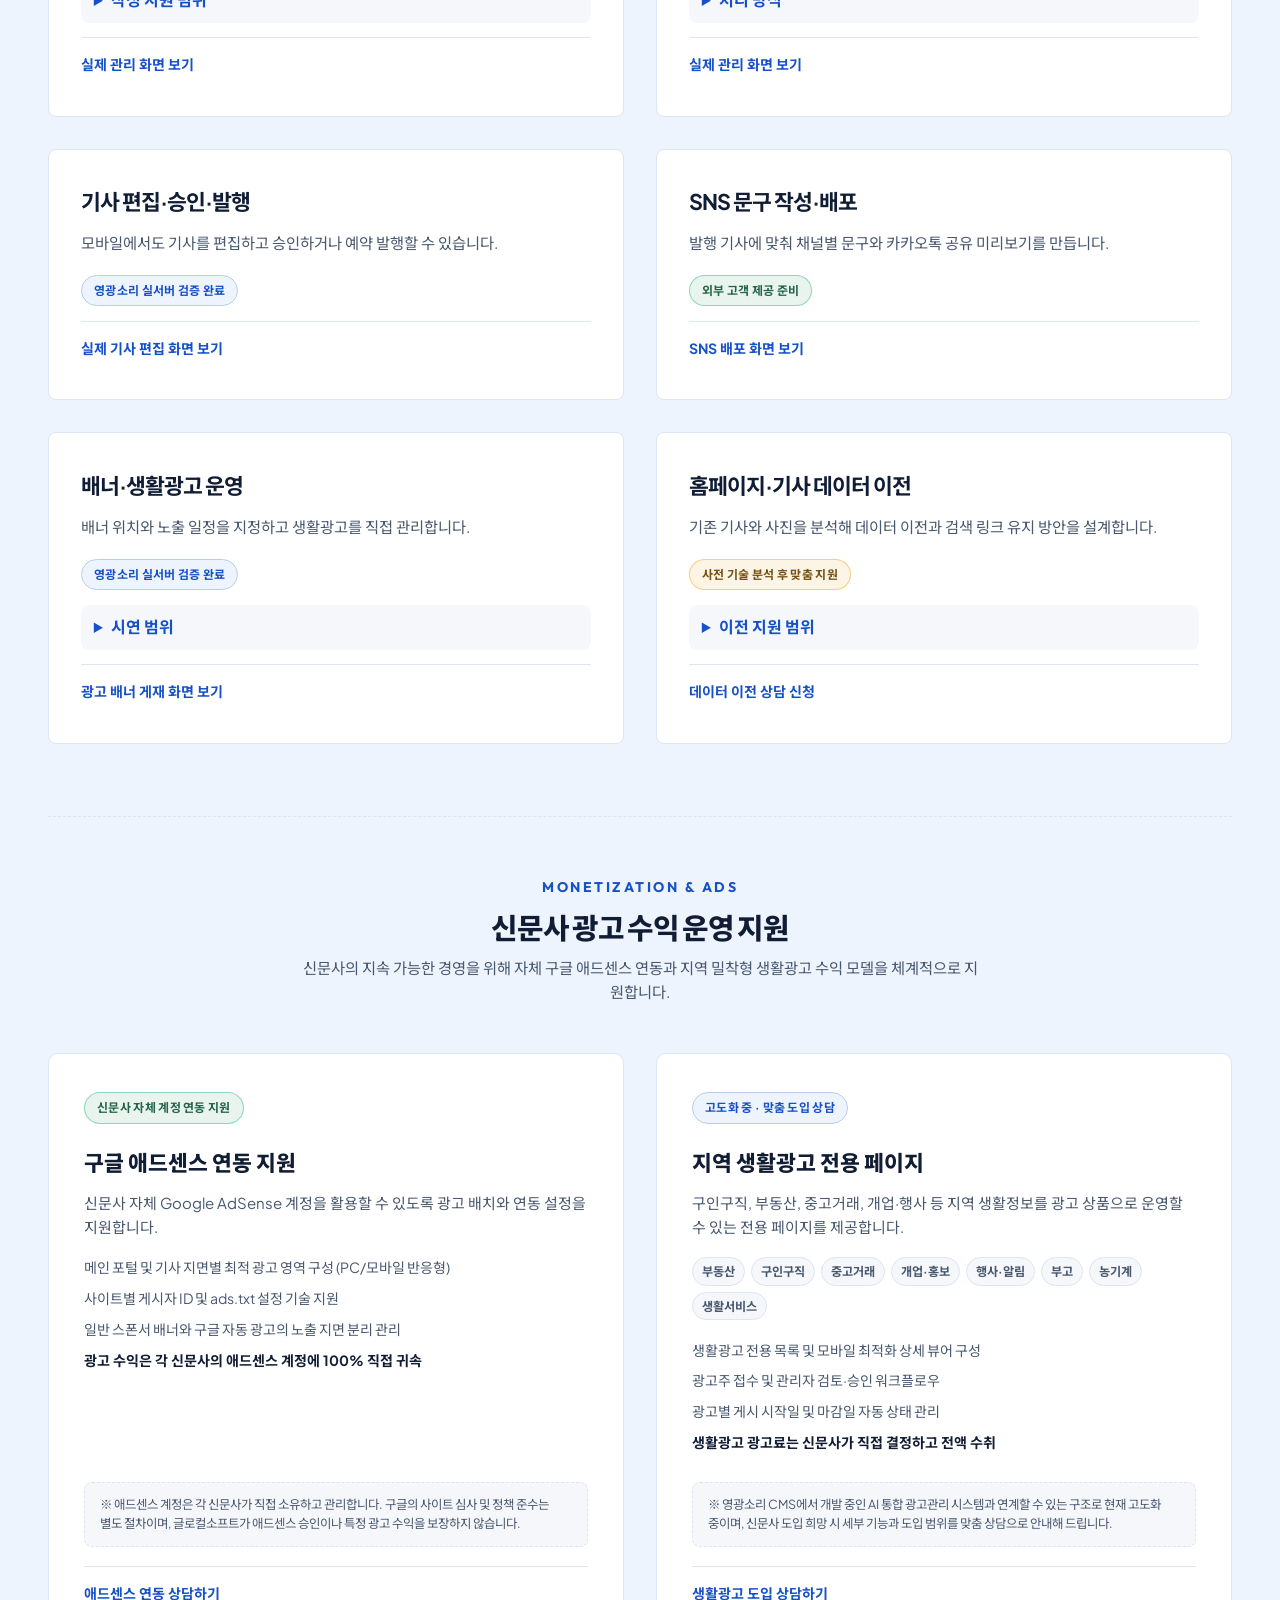
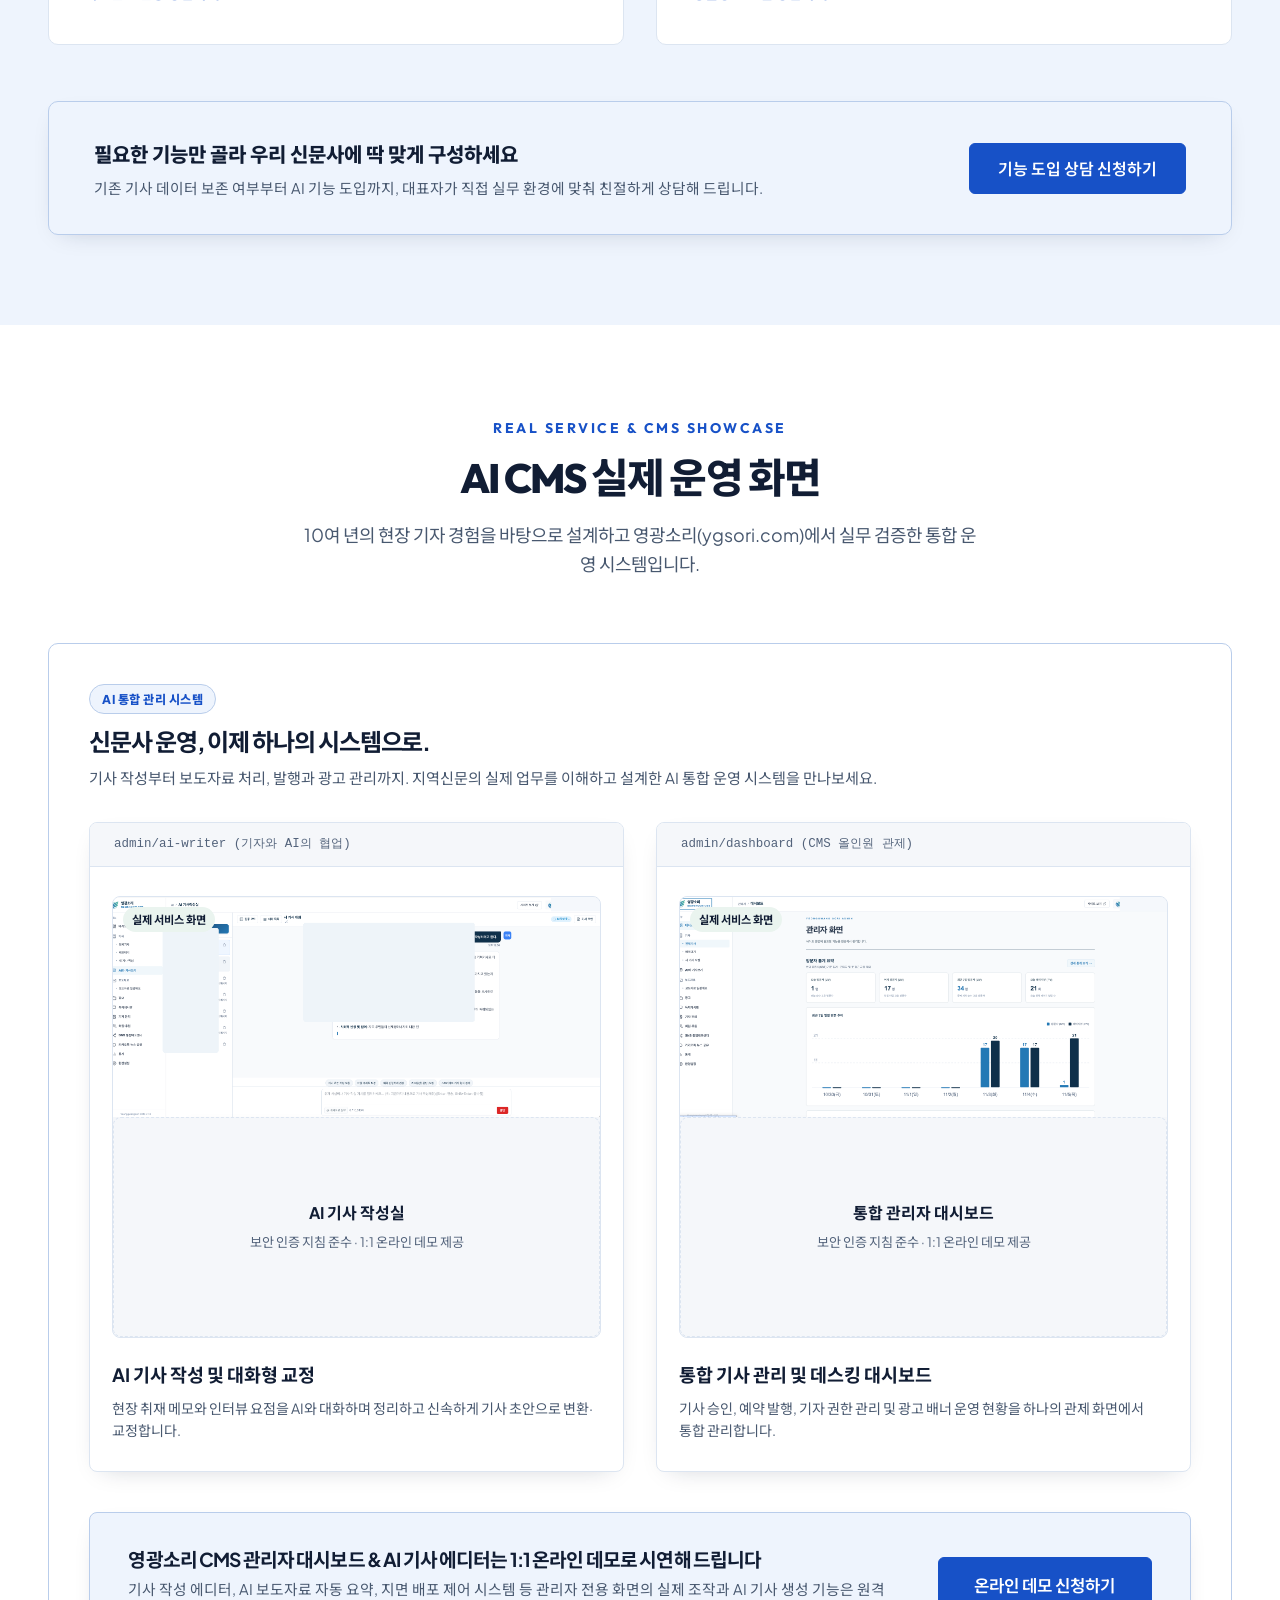
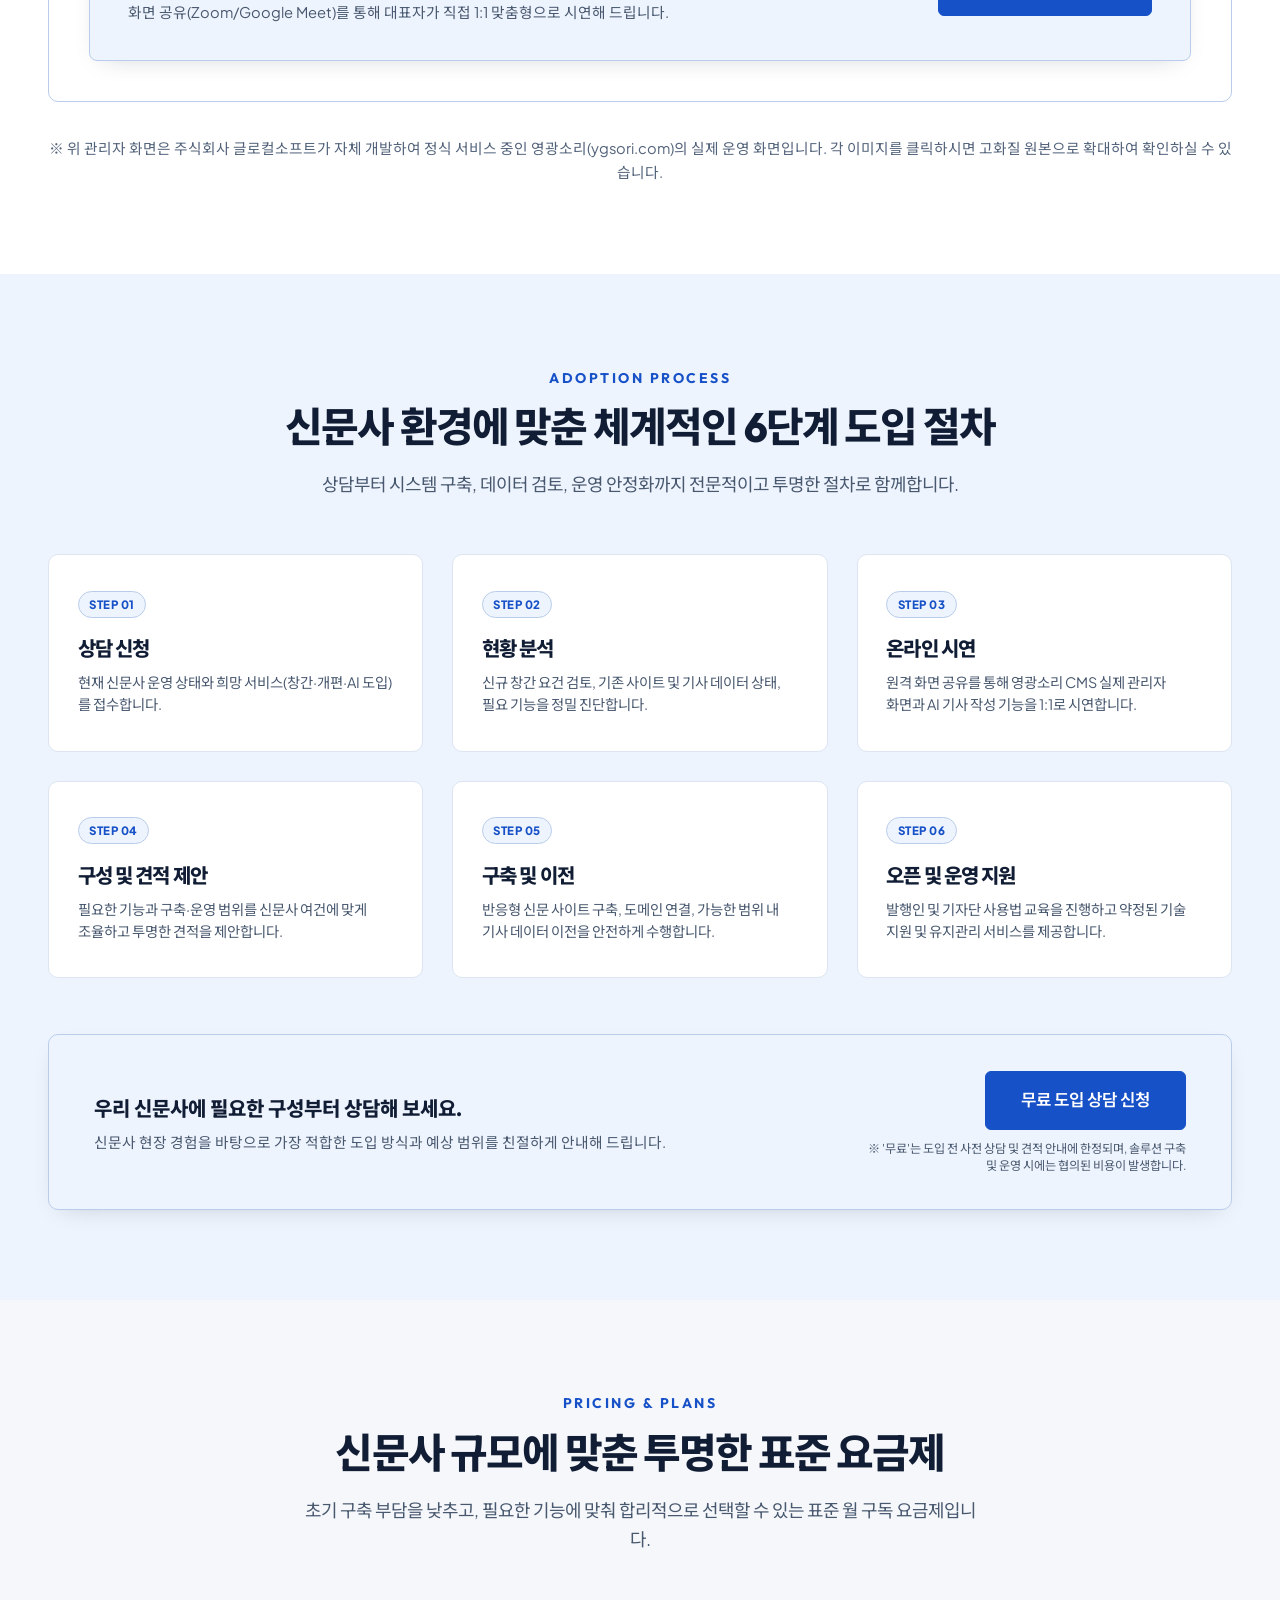
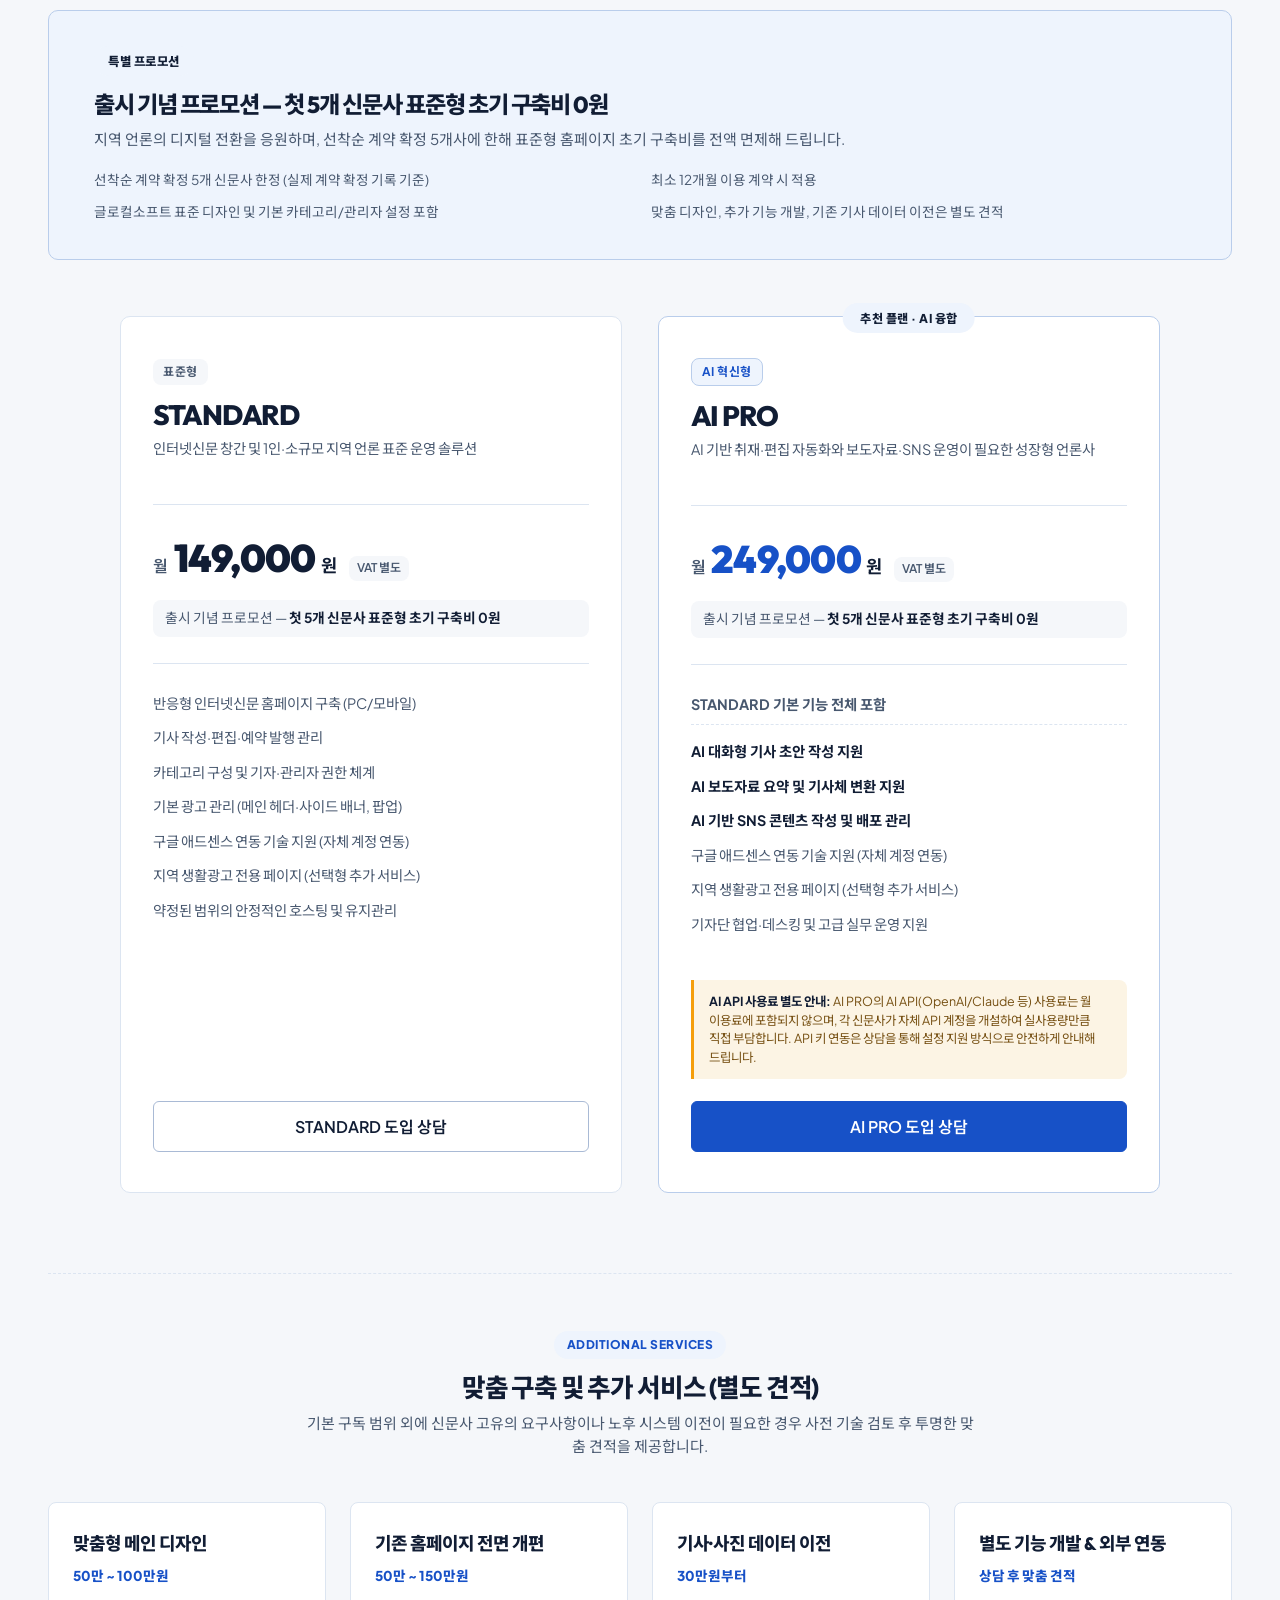
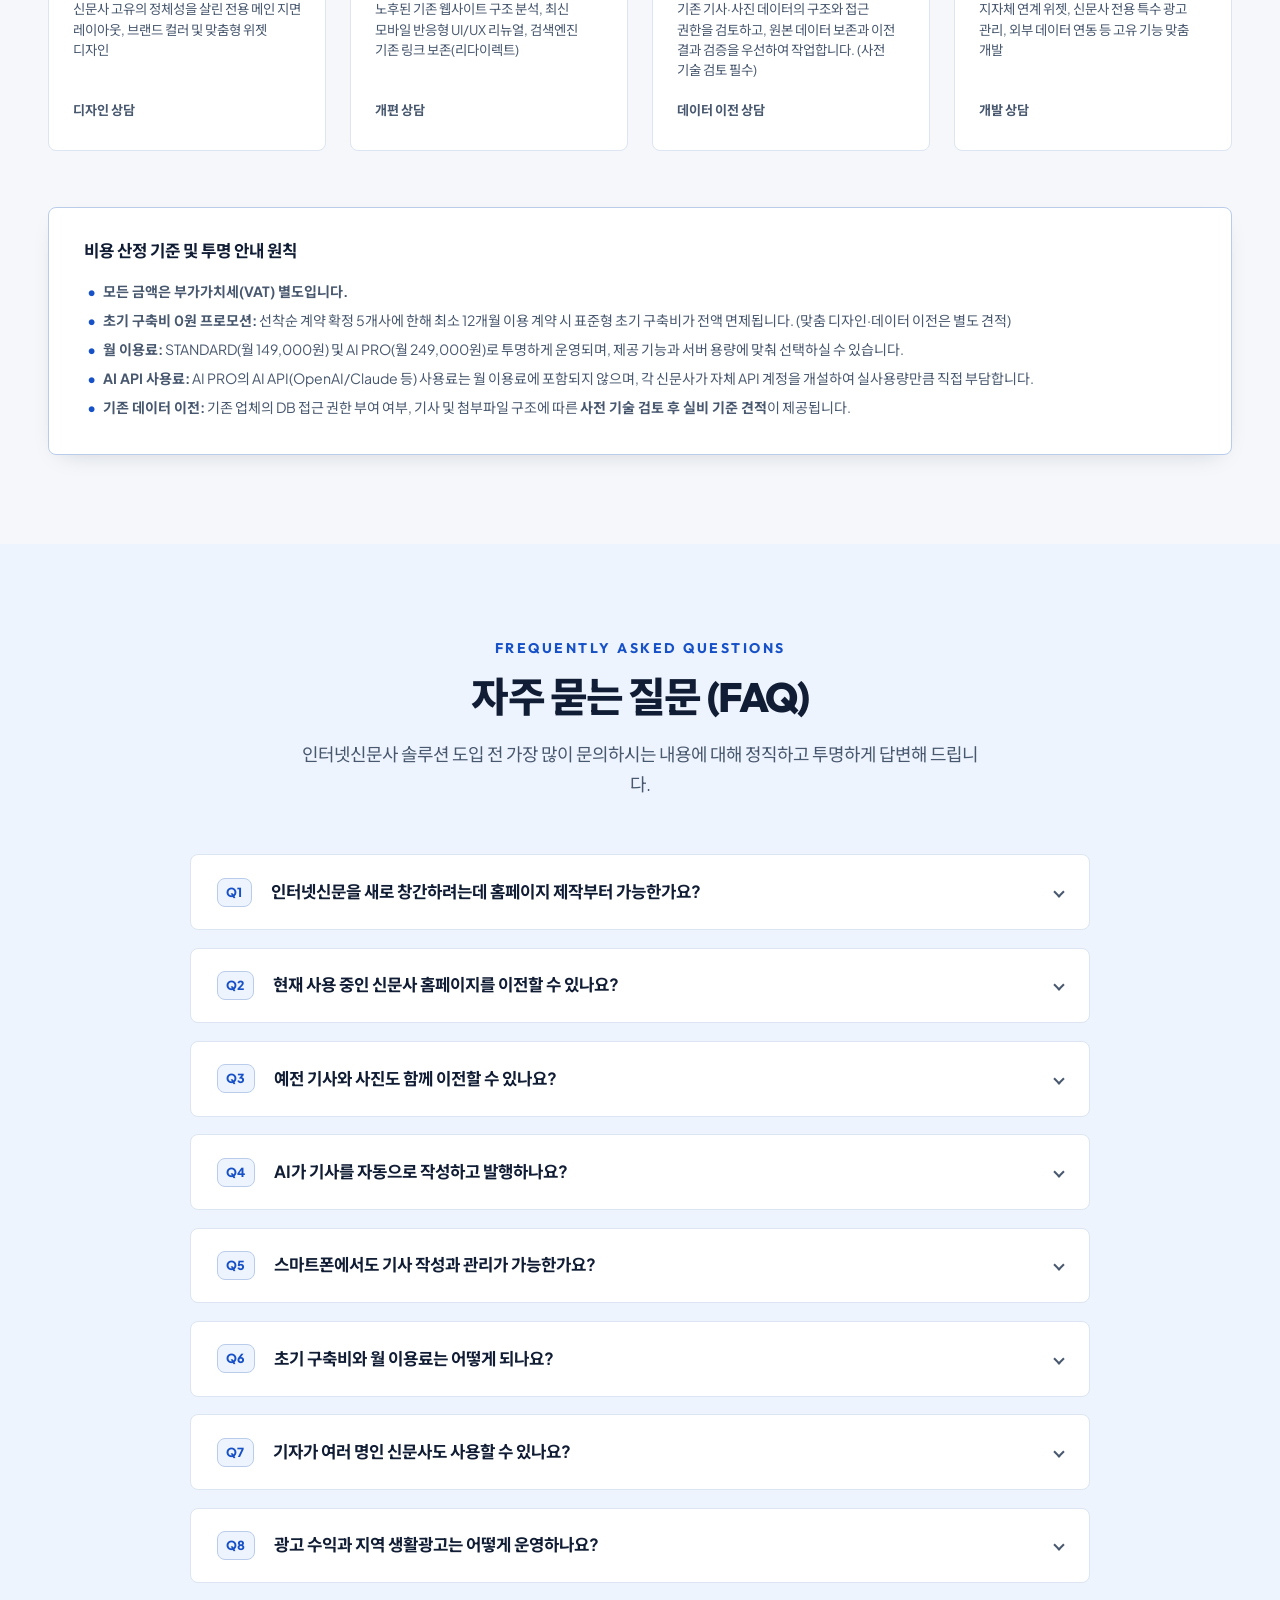
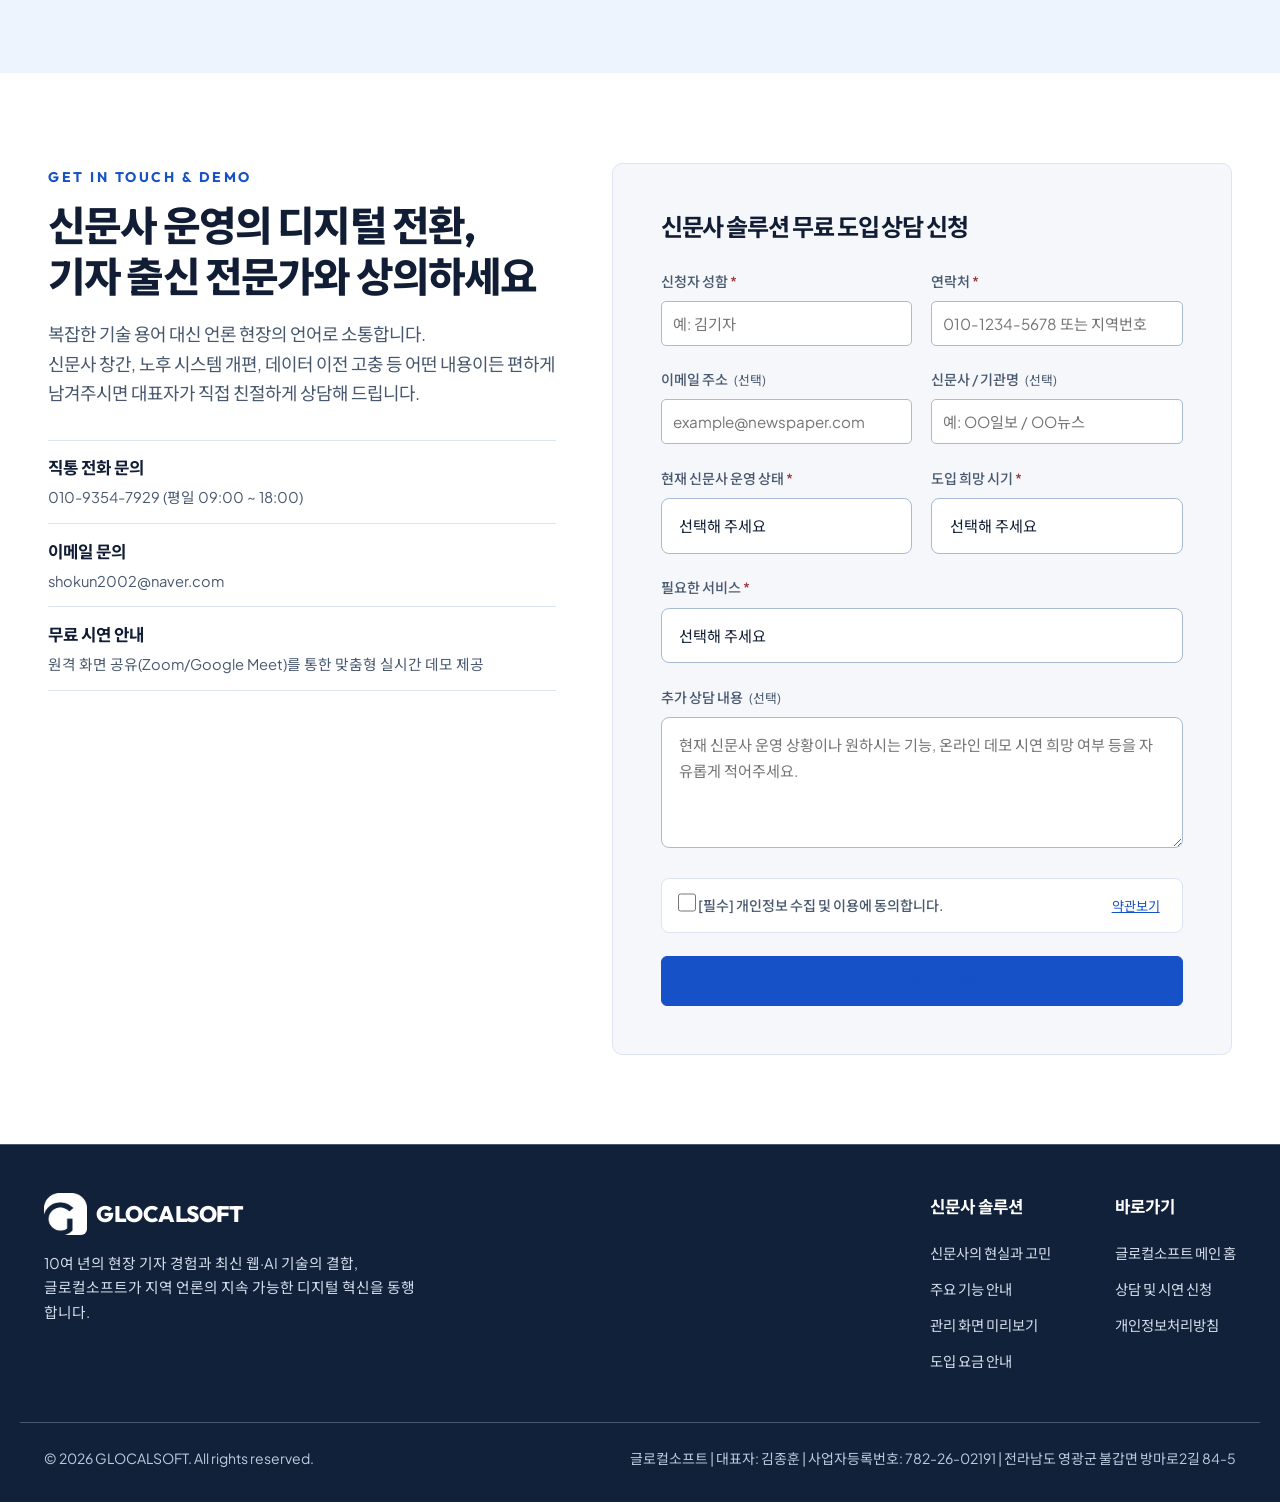
==== commit 8198e653: "Deploy approved Glocalsoft homepage redesign" ====
--- a/newspaper/index.html
+++ b/newspaper/index.html
@@ -14,9 +14,12 @@
   <meta property="og:title" content="신문사를 아는 사람이 만듭니다 — 인터넷신문사 통합 운영 SaaS | 글로컬소프트">
   <meta property="og:description"
     content="10여 년의 지역신문 기자 경험을 바탕으로 만든 올인원 신문사 운영 플랫폼. 취재 보조부터 모바일 기사 관리, 지역 광고 배너 운영까지.">
-  <meta property="og:image" content="../assets/hero-bg.png">
+  <meta property="og:image" content="https://glocalsoft.kr/newspaper/assets/public-admin-dashboard.png">
   <meta property="og:url" content="https://glocalsoft.kr/newspaper/">
   <link rel="canonical" href="https://glocalsoft.kr/newspaper/">
+  <meta property="og:locale" content="ko_KR">
+  <meta name="twitter:card" content="summary_large_image">
+  <link rel="icon" href="/assets/logo.png">
 
   <!-- Google Fonts -->
   <link rel="preconnect" href="https://fonts.googleapis.com">
@@ -25,106 +28,61 @@
     href="https://fonts.googleapis.com/css2?family=Noto+Sans+KR:wght@300;400;500;700;900&family=Outfit:wght@400;600;700;800;900&family=Plus+Jakarta+Sans:wght@400;500;600;700;800&display=swap"
     rel="stylesheet">
 
-  <!-- FontAwesome Icons -->
-  <link rel="stylesheet" href="https://cdnjs.cloudflare.com/ajax/libs/font-awesome/6.4.0/css/all.min.css">
-
   <!-- Stylesheets -->
   <link rel="stylesheet" href="../styles.css">
+  <link rel="stylesheet" href="/site.css">
   <link rel="stylesheet" href="newspaper.css">
+  <script type="module" src="/site.js"></script>
 </head>
 
-<body class="dark-theme">
-  <!-- Ambient Glow Background -->
-  <div class="ambient-glow glow-1"></div>
-  <div class="ambient-glow glow-2"></div>
-
-  <!-- Header / Navigation -->
-  <header id="header" class="navbar">
-    <div class="container nav-container">
-      <a href="../index.html" class="brand-logo" id="brandLogo">
-        <img src="../assets/logo.png" alt="GLOCALSOFT 로고" class="logo-img">
-        <span class="logo-text">GLOCAL<span class="highlight">SOFT</span> <span class="badge-sub">신문사 솔루션</span></span>
-      </a>
-
-      <nav class="nav-menu" id="navMenu">
-        <ul class="nav-list">
-          <li><a href="../index.html" class="nav-link"><i class="fa-solid fa-house"></i> 홈</a></li>
-          <li><a href="/newspaper/" class="nav-link active">인터넷신문사</a></li>
-          <li><a href="../index.html#about" class="nav-link">회사소개</a></li>
-          <li><a href="../index.html#services" class="nav-link">서비스</a></li>
-          <li><a href="../index.html#tech" class="nav-link">기술스택</a></li>
-          <li><a href="../index.html#calculator" class="nav-link">견적계산기</a></li>
-          <li><a href="#contact" class="nav-link">문의하기</a></li>
-        </ul>
+<body class="newspaper-page">
+  <a class="skip" href="#main">본문 바로가기</a>
+  <header class="site-header">
+    <div class="wrap header-inner">
+      <a class="brand" href="/" aria-label="글로컬소프트 홈">
+      <img src="/assets/logo.png" alt=""><strong>GLOCAL<span>SOFT</span></strong></a>
+      <button class="menu-button" type="button" aria-controls="site-nav" aria-expanded="false">메뉴 <span aria-hidden="true">☰</span></button>
+      <nav id="site-nav" aria-label="주 메뉴">
+        <a href="/">홈</a>
+        <a href="/newspaper/" aria-current="page">인터넷신문 솔루션</a>
+        <a href="/organization/">단체·협회 SaaS</a>
+        <a href="/public-service/">공공서비스 개발</a>
+        <a href="/#work">개발 사례</a>
+        <a href="/#about">회사 소개</a>
+        <a class="nav-contact" href="#contact">문의하기</a>
       </nav>
-
-      <div class="nav-actions">
-        <a href="tel:010-9354-7929" class="nav-phone-btn">
-          <i class="fa-solid fa-phone"></i> <span>010-9354-7929</span>
+    </div>
+  </header>
+  <main id="main">
+  <section class="section detail-intro" id="hero">
+    <div class="wrap category-inner">
+      <div>
+        <p class="eyebrow">AI INTERNET NEWS CMS</p>
+        <h1 class="category-title">신문사를 아는 사람이 만든 <em>AI 통합 운영 솔루션</em></h1>
+        <p class="lead">10년 이상의 지역신문 기자 경험을 바탕으로 만들었습니다. 기사 작성과 승인·발행, 보도자료 처리, SNS 배포, 광고와 독자 홈페이지 운영을 하나의 CMS로 연결합니다.</p>
+        <div class="actions">
+          <a href="#trial" class="button primary">무료 체험 안내</a>
+          <a href="#cms-dashboard" class="button secondary">실제 운영 화면 보기</a>
+        </div>
+      </div>
+      <figure class="category-visual news-visual">
+        <a class="screen cms-screen" href="#cms-dashboard" aria-label="영광소리 CMS 실제 운영 화면 보기">
+          <div class="screen-bar">영광소리 CMS 관리자</div>
+          <img src="/newspaper/assets/public-admin-dashboard-detail.png" width="1160" height="752" fetchpriority="high" alt="영광소리 CMS 관리자 대시보드의 방문자 통계와 추이">
         </a>
-        <a href="#contact" class="btn btn-primary nav-cta">시연 신청</a>
-        <button class="hamburger-btn" id="hamburgerBtn" aria-label="메뉴 열기">
-          <span></span><span></span><span></span>
-        </button>
-      </div>
-    </div>
-  </header>
-
-  <!-- 1. Hero Section & Background -->
-  <section class="newspaper-hero" id="hero">
-    <div class="container np-hero-container">
-      <div class="np-category-tag">
-        <i class="fa-solid fa-newspaper"></i> 지역 언론 & 인터넷신문 전문 통합 솔루션
-      </div>
-      <h1 class="np-hero-title">
-        신문사를 아는 사람이 만든<br>
-        <span class="gradient-text">AI 통합 운영 솔루션</span>
-      </h1>
-      <p class="np-hero-subtitle">
-        신규 인터넷신문 창간부터 기존 홈페이지 개편, AI 기사 작성과 보도자료 처리, SNS 배포까지.<br>
-        지역신문 현장의 경험을 바탕으로 실제 운영에 필요한 기능을 제공합니다.
-      </p>
-      <p class="np-hero-desc">
-        취재 가기도 바쁜데 홈페이지 관리와 광고 배너까지 혼자 다 챙겨야 하는 지역 언론의 현실,<br>
-        신문을 직접 만들어보지 않은 외주 개발사는 알 수 없습니다.<br>
-        기자의 눈높이에서 가장 단순하고 편리하게 설계한 올인원 SaaS를 만나보세요.
-      </p>
-
-      <div class="np-hero-buttons">
-        <a href="#contact" class="btn btn-gradient btn-lg">
-          <i class="fa-regular fa-paper-plane"></i> 도입 상담 신청
-        </a>
-        <a href="#features" class="btn btn-outline btn-lg">
-          <i class="fa-solid fa-layer-group"></i> 주요 기능 살펴보기
-        </a>
-        <a href="#showcase" class="btn btn-outline btn-lg">
-          <i class="fa-solid fa-desktop"></i> 실제 운영 화면 보기
-        </a>
-      </div>
-
-      <div class="np-trust-bar">
-        <div class="trust-item">
-          <i class="fa-solid fa-pen-nib trust-icon"></i>
-          <div>
-            <strong>10여 년 기자 실무 노하우</strong>
-            <span>현장 취재와 기사 마감의 고충을 누구보다 잘 압니다.</span>
-          </div>
-        </div>
-        <div class="trust-item">
-          <i class="fa-solid fa-mobile-screen-button trust-icon"></i>
-          <div>
-            <strong>모바일 기사 관리 환경</strong>
-            <span>외근 중에도 모바일 환경에서 기사 등록과 출고를 간편하게 지원합니다.</span>
-          </div>
-        </div>
-        <div class="trust-item">
-          <i class="fa-solid fa-robot trust-icon"></i>
-          <div>
-            <strong>AI 업무 보조 융합 연구</strong>
-            <span>보도자료 정리와 초안 구성 등 반복 업무 경감을 지원합니다.</span>
-          </div>
-        </div>
-      </div>
+        <figcaption>영광소리 운영 화면</figcaption>
+      </figure>
+    </div>
+  </section>
+
+  <section class="np-trial" id="trial" aria-labelledby="trial-title">
+    <div class="container">
+      <div>
+        <p class="np-kicker">CMS TRIAL</p>
+        <h2 id="trial-title">무료 체험은 체험번호 발급 후 이용할 수 있습니다.</h2>
+        <p>체험을 신청하면 담당자가 확인 후 8자리 체험번호와 접속 방법을 안내합니다. 발급 전에는 <a href="#showcase">공개된 CMS 운영 화면</a>을 확인할 수 있습니다.</p>
+      </div>
+      <a href="#contact" class="btn btn-primary select-service-btn" data-inquiry-type="AI CMS 무료 체험번호 신청">체험번호 신청하기</a>
     </div>
   </section>
 
@@ -144,58 +102,55 @@
         <!-- Card A: 신규 창간 -->
         <div class="service-type-card" data-service-type="신규 창간">
           <div class="service-type-badge">Track 01</div>
-          <div class="service-type-icon"><i class="fa-solid fa-seedling"></i></div>
           <h3 class="service-type-title">인터넷신문 신규 창간</h3>
           <p class="service-type-target">신규 창간 준비자를 위한 홈페이지 구축</p>
           <ul class="service-type-features">
-            <li><i class="fa-solid fa-check"></i> 신문법상 필수 게재사항(발행인·편집인 등) 반영 지원</li>
-            <li><i class="fa-solid fa-check"></i> 기사 발행 및 운영 환경 원스톱 구성</li>
-            <li><i class="fa-solid fa-check"></i> 검색엔진(네이버·다음·구글) 초기 색인 최적화</li>
-            <li><i class="fa-solid fa-check"></i> 직관적인 기자/관리자 사용법 실무 안내 지원</li>
+            <li>신문법상 필수 게재사항(발행인·편집인 등) 반영 지원</li>
+            <li>기사 발행 및 운영 환경 원스톱 구성</li>
+            <li>검색엔진(네이버·다음·구글) 초기 색인 최적화</li>
+            <li>직관적인 기자/관리자 사용법 실무 안내 지원</li>
           </ul>
           <div class="service-type-action">
             <a href="#contact" class="btn btn-outline btn-block select-service-btn" data-inquiry-type="신문사 신규 창간 상담">
-              신규 창간 상담 <i class="fa-solid fa-arrow-right"></i>
-            </a>
+              신규 창간 상담
+</a>
           </div>
         </div>
 
         <!-- Card B: 홈페이지 개편 (Featured) -->
         <div class="service-type-card featured" data-service-type="홈페이지 개편">
-          <div class="service-type-popular-badge"><i class="fa-solid fa-check"></i> 기존 운영 신문사 대상</div>
+          <div class="service-type-popular-badge">기존 운영 신문사 대상</div>
           <div class="service-type-badge accent">Track 02</div>
-          <div class="service-type-icon accent"><i class="fa-solid fa-arrows-rotate"></i></div>
           <h3 class="service-type-title">기존 신문사 홈페이지 개편</h3>
           <p class="service-type-target">노후 홈페이지 개선 & 모바일 반응형 개편</p>
           <ul class="service-type-features">
-            <li><i class="fa-solid fa-check"></i> 느리고 답답한 노후 웹사이트 환경 전면 개선</li>
-            <li><i class="fa-solid fa-check"></i> 최신 모바일·태블릿 최적화 반응형 UI 개편</li>
-            <li><i class="fa-solid fa-check"></i> <strong>기존 기사·사진 데이터 이전 가능 여부 사전 정밀 분석</strong></li>
-            <li><i class="fa-solid fa-check"></i> 기존 독자 검색 링크 보존(URL 리다이렉트 지원)</li>
+            <li>느리고 답답한 노후 웹사이트 환경 전면 개선</li>
+            <li>최신 모바일·태블릿 최적화 반응형 UI 개편</li>
+            <li><strong>기존 기사·사진 데이터 이전 가능 여부 사전 정밀 분석</strong></li>
+            <li>기존 독자 검색 링크 보존(URL 리다이렉트 지원)</li>
           </ul>
           <div class="service-type-action">
             <a href="#contact" class="btn btn-gradient btn-block select-service-btn" data-inquiry-type="기존 신문사 홈페이지 개편 상담">
-              홈페이지 개편 상담 <i class="fa-solid fa-arrow-right"></i>
-            </a>
+              홈페이지 개편 상담
+</a>
           </div>
         </div>
 
         <!-- Card C: AI 통합 CMS 도입 -->
         <div class="service-type-card" data-service-type="AI CMS 도입">
           <div class="service-type-badge">Track 03</div>
-          <div class="service-type-icon"><i class="fa-solid fa-wand-magic-sparkles"></i></div>
           <h3 class="service-type-title">AI 통합 CMS 도입</h3>
           <p class="service-type-target">취재·편집 효율화를 위한 AI 시스템 도입</p>
           <ul class="service-type-features">
-            <li><i class="fa-solid fa-check"></i> AI 대화형 기사 초안 작성 및 취재노트 지원</li>
-            <li><i class="fa-solid fa-check"></i> 보도자료(이메일·HWP) 신속 처리 및 기사화 지원</li>
-            <li><i class="fa-solid fa-check"></i> 기자 기사 작성부터 데스크 승인·발행 관리</li>
-            <li><i class="fa-solid fa-check"></i> SNS 배포 작업 관리 및 광고 배너 운영 지원</li>
+            <li>AI 대화형 기사 초안 작성 및 취재노트 지원</li>
+            <li>보도자료(이메일·HWP) 신속 처리 및 기사화 지원</li>
+            <li>기자 기사 작성부터 데스크 승인·발행 관리</li>
+            <li>SNS 배포 작업 관리 및 광고 배너 운영 지원</li>
           </ul>
           <div class="service-type-action">
             <a href="#contact" class="btn btn-outline btn-block select-service-btn" data-inquiry-type="AI 운영 시스템 도입 상담">
-              AI CMS 도입 상담 <i class="fa-solid fa-arrow-right"></i>
-            </a>
+              AI CMS 도입 상담
+</a>
           </div>
         </div>
       </div>
@@ -208,80 +163,26 @@
     <div class="container">
       <div class="section-header text-center">
         <span class="section-subtitle">WHY GLOCALSOFT</span>
-        <h2 class="section-title">신문사 홈페이지는 구축보다 운영이 중요합니다.</h2>
-        <p class="section-desc">
-          글로컬소프트는 지역신문 운영 경험을 바탕으로 기사를 작성하고, 편집하고, 발행하고, 독자에게 전달하는 실제 업무 흐름까지 고려한 시스템을 제공합니다.
-        </p>
+        <h2 class="section-title">지역신문의 운영 흐름에 맞춘 CMS</h2>
       </div>
 
       <div class="advantages-grid">
-        <!-- Advantage A -->
-        <div class="advantage-card">
-          <div class="advantage-header">
-            <span class="advantage-tag">차별점 01</span>
-            <div class="advantage-icon"><i class="fa-solid fa-user-pen"></i></div>
-          </div>
+        <article class="advantage-card">
           <h3>지역신문 실무 경험 기반</h3>
-          <p>
-            10여 년간 지역신문 현장을 직접 취재하며 겪은 고충을 바탕으로, 취재부터 마감까지 불필요한 단계를 과감히 줄였습니다. 1인 및 소규모 편집국의 운영 환경에 최적화되어 있습니다.
-          </p>
-          <ul class="advantage-points">
-            <li><i class="fa-solid fa-check"></i> 지역신문 현장의 실제 업무 구조 이해</li>
-            <li><i class="fa-solid fa-check"></i> 1인 및 소규모 편집국 운영 환경 고려</li>
-            <li><i class="fa-solid fa-check"></i> 외주사 의존 없는 자체 관리자 중심 설계</li>
-          </ul>
-        </div>
-
-        <!-- Advantage B -->
-        <div class="advantage-card">
-          <div class="advantage-header">
-            <span class="advantage-tag">차별점 02</span>
-            <div class="advantage-icon"><i class="fa-solid fa-brain"></i></div>
-          </div>
-          <h3>AI를 활용한 업무 효율화</h3>
-          <p>
-            쏟아지는 지자체·기관 보도자료 정리와 취재 메모 바탕의 기사 초안 작성 등 반복적인 콘텐츠 관리 업무를 AI가 보조하여 기자의 시간을 본연의 심층 취재에 집중할 수 있도록 돕습니다.
-          </p>
-          <ul class="advantage-points">
-            <li><i class="fa-solid fa-check"></i> 대화형 기사 초안 작성 지원</li>
-            <li><i class="fa-solid fa-check"></i> 이메일 보도자료 수신 및 신속 정리 지원</li>
-            <li><i class="fa-solid fa-check"></i> 오탈자 점검 및 문맥 흐름 보조</li>
-          </ul>
-        </div>
-
-        <!-- Advantage C -->
-        <div class="advantage-card">
-          <div class="advantage-header">
-            <span class="advantage-tag">차별점 03</span>
-            <div class="advantage-icon"><i class="fa-solid fa-diagram-project"></i></div>
-          </div>
-          <h3>기사 작성부터 발행까지 통합</h3>
-          <p>
-            기자·편집자·관리자 권한 체계를 분리하여 현장 취재 기자의 기사 입력부터 데스크 승인, 긴급 속보 발행, 카카오톡 및 SNS 배포 연계까지 한곳에서 원스톱으로 관리합니다.
-          </p>
-          <ul class="advantage-points">
-            <li><i class="fa-solid fa-check"></i> 기자·편집자·관리자 다중 권한 관리</li>
-            <li><i class="fa-solid fa-check"></i> 기사 검토·승인·예약 발행 흐름</li>
-            <li><i class="fa-solid fa-check"></i> 카카오톡 및 SNS 채널 배포 연계</li>
-          </ul>
-        </div>
-
-        <!-- Advantage D -->
-        <div class="advantage-card">
-          <div class="advantage-header">
-            <span class="advantage-tag">차별점 04</span>
-            <div class="advantage-icon"><i class="fa-solid fa-chart-line"></i></div>
-          </div>
-          <h3>운영과 수익 모델까지 고려</h3>
-          <p>
-            신문사의 지속 가능한 경영을 위해 코딩 없이도 메인 헤더와 기사 지면별 광고 배너를 직접 등록하고, 지역 밀착형 생활광고(부음·알림 등)를 손쉽게 운영할 수 있도록 지원합니다.
-          </p>
-          <ul class="advantage-points">
-            <li><i class="fa-solid fa-check"></i> 와이드 배너·팝업 광고 직접 운영</li>
-            <li><i class="fa-solid fa-check"></i> 지역 소상공인 광고 및 생활광고 관리</li>
-            <li><i class="fa-solid fa-check"></i> 실제 제공 범위에 맞춘 정직한 기능 안내</li>
-          </ul>
-        </div>
+          <p>10년 이상의 기자 경험을 바탕으로 1인·소규모 편집국이 직접 운영할 수 있게 설계했습니다.</p>
+        </article>
+        <article class="advantage-card">
+          <h3>AI 기사 작성과 보도자료 처리</h3>
+          <p>취재 메모로 기사 초안을 작성하고 기관 보도자료를 정리하는 반복 업무를 줄입니다.</p>
+        </article>
+        <article class="advantage-card">
+          <h3>기사 작성·승인·발행·배포 통합</h3>
+          <p>기자와 데스크가 역할에 따라 기사를 검토하고, 예약 발행과 SNS 배포를 한곳에서 관리합니다.</p>
+        </article>
+        <article class="advantage-card">
+          <h3>배너와 생활광고 직접 운영</h3>
+          <p>지면·팝업 배너의 노출 일정을 지정하고 지역 생활광고를 관리자 화면에서 관리합니다.</p>
+        </article>
       </div>
 
       <div class="advantages-cta-banner">
@@ -291,11 +192,11 @@
         </div>
         <div class="advantages-cta-buttons">
           <a href="#contact" class="btn btn-gradient select-service-btn" data-inquiry-type="신문사 신규 창간 상담">
-            도입 상담 신청하기 <i class="fa-solid fa-arrow-right"></i>
-          </a>
+            도입 상담 신청하기
+</a>
           <a href="#showcase" class="btn btn-outline">
-            실제 운영 화면 보기 <i class="fa-solid fa-desktop"></i>
-          </a>
+            실제 운영 화면 보기
+</a>
         </div>
       </div>
     </div>
@@ -306,135 +207,74 @@
     <div class="container">
       <div class="section-header text-center">
         <span class="section-subtitle">CORE CAPABILITIES</span>
-        <h2 class="section-title">신문사 운영을 혁신하는 6대 핵심 기능</h2>
-        <p class="section-desc">
-          현장의 기자가 겪는 실제 문제를 해결하고, 신문사 운영 효율을 극대화하는 실용적 기능을 확인하세요.
-        </p>
+        <h2 class="section-title">신문사 운영을 돕는 핵심 기능</h2>
       </div>
 
       <div class="features-grid">
-        <!-- Feature 1: AI 대화형 기사 작성 -->
-        <div class="feature-card">
-          <div class="feature-header">
-            <div class="feature-icon-box"><i class="fa-solid fa-brain"></i></div>
-            <span class="status-badge developing"><i class="fa-solid fa-flask"></i> 실서버 적용 및 고도화 중</span>
-          </div>
-          <h3>1. AI 대화형 기사 작성</h3>
-          <div class="feature-problem">
-            <strong><i class="fa-solid fa-triangle-exclamation"></i> 현장의 문제</strong>
-            <p>취재 후 백지 상태에서 기사를 구성하고 마감 시간에 쫓기며 문맥을 다듬는 데 많은 시간이 소모됩니다.</p>
-          </div>
-          <div class="feature-solution">
-            <strong><i class="fa-solid fa-circle-check"></i> 해결 방식</strong>
-            <p>취재 메모와 인터뷰 요점을 AI와 대화하듯 입력하면 표준 기사 양식의 초안을 신속히 생성하고 오탈자 교정을 보조합니다.</p>
-          </div>
+        <article class="feature-card">
+          <h3>AI 대화형 기사 작성</h3>
+          <p class="feature-effect">취재 메모와 인터뷰 요점으로 기사 초안을 작성합니다.</p>
+          <div class="feature-header"><span class="status-badge developing">실서버 적용 및 고도화 중</span></div>
+          <details class="feature-details">
+            <summary>작성 지원 범위</summary>
+            <p>표준 기사 양식으로 초안을 구성하며 오탈자 교정을 보조합니다.</p>
+          </details>
           <div class="feature-card-footer">
-            <a href="#showcase" class="feature-link"><i class="fa-solid fa-desktop"></i> 실제 관리 화면 보기</a>
-          </div>
-        </div>
-
-        <!-- Feature 2: 이메일 보도자료 수신 및 AI 처리 -->
-        <div class="feature-card">
-          <div class="feature-header">
-            <div class="feature-icon-box"><i class="fa-solid fa-envelope-open-text"></i></div>
-            <span class="status-badge developing"><i class="fa-solid fa-flask"></i> 실서버 적용 및 고도화 중</span>
-          </div>
-          <h3>2. 이메일 보도자료 수신 및 AI 처리</h3>
-          <div class="feature-problem">
-            <strong><i class="fa-solid fa-triangle-exclamation"></i> 현장의 문제</strong>
-            <p>매일 쏟아지는 지자체·기관 보도자료(HWP)를 일일이 열고 복사하느라 정작 중요한 현장 취재 시간이 부족합니다.</p>
-          </div>
-          <div class="feature-solution">
-            <strong><i class="fa-solid fa-circle-check"></i> 해결 방식</strong>
-            <p>전용 수신함으로 들어온 보도자료의 핵심 팩트를 추출하여 기사체로 빠르게 정리하고 사진과 함께 편집창으로 연결합니다.</p>
-          </div>
+            <a href="#showcase" class="feature-link">실제 관리 화면 보기</a>
+          </div>
+        </article>
+        <article class="feature-card">
+          <h3>이메일 보도자료 수신·정리</h3>
+          <p class="feature-effect">전용 수신함에서 보도자료를 기사 초안으로 바꿉니다.</p>
+          <div class="feature-header"><span class="status-badge developing">실서버 적용 및 고도화 중</span></div>
+          <details class="feature-details">
+            <summary>처리 방식</summary>
+            <p>기관 보도자료의 핵심 정보를 추출하고 사진과 함께 기사 편집 화면으로 연결합니다.</p>
+          </details>
           <div class="feature-card-footer">
-            <a href="#showcase" class="feature-link"><i class="fa-solid fa-desktop"></i> 실제 관리 화면 보기</a>
-          </div>
-        </div>
-
-        <!-- Feature 3: 기사 편집·승인·발행 관리 -->
-        <div class="feature-card">
-          <div class="feature-header">
-            <div class="feature-icon-box"><i class="fa-solid fa-pen-to-square"></i></div>
-            <span class="status-badge verified"><i class="fa-solid fa-award"></i> 영광소리 실서버 검증 완료</span>
-          </div>
-          <h3>3. 기사 편집·승인·발행 관리</h3>
-          <div class="feature-problem">
-            <strong><i class="fa-solid fa-triangle-exclamation"></i> 현장의 문제</strong>
-            <p>구형 CMS는 사용법이 복잡하고 모바일 환경에서 긴급 수정이나 출고 승인을 하려면 사무실 컴퓨터로 돌아와야 합니다.</p>
-          </div>
-          <div class="feature-solution">
-            <strong><i class="fa-solid fa-circle-check"></i> 해결 방식</strong>
-            <p>직관적인 웹 에디터와 모바일 반응형 관리 환경, 기자-데스크 간 승인 및 예약 발행 워크플로우를 완벽 지원합니다.</p>
-          </div>
+            <a href="#showcase" class="feature-link">실제 관리 화면 보기</a>
+          </div>
+        </article>
+        <article class="feature-card">
+          <h3>기사 편집·승인·발행</h3>
+          <p class="feature-effect">모바일에서도 기사를 편집하고 승인하거나 예약 발행할 수 있습니다.</p>
+          <div class="feature-header"><span class="status-badge verified">영광소리 실서버 검증 완료</span></div>
           <div class="feature-card-footer">
-            <a href="#showcase" class="feature-link"><i class="fa-solid fa-desktop"></i> 실제 기사 편집 화면 보기</a>
-          </div>
-        </div>
-
-        <!-- Feature 4: SNS 콘텐츠 작성 및 배포 -->
-        <div class="feature-card">
-          <div class="feature-header">
-            <div class="feature-icon-box"><i class="fa-solid fa-share-nodes"></i></div>
-            <span class="status-badge ready"><i class="fa-solid fa-circle-check"></i> 외부 고객 제공 준비</span>
-          </div>
-          <h3>4. SNS 콘텐츠 작성 및 배포</h3>
-          <div class="feature-problem">
-            <strong><i class="fa-solid fa-triangle-exclamation"></i> 현장의 문제</strong>
-            <p>기사를 발행한 후 카카오톡, 페이스북, 밴드 등에 일일이 링크를 복사하고 설명글을 작성하는 작업이 번거롭습니다.</p>
-          </div>
-          <div class="feature-solution">
-            <strong><i class="fa-solid fa-circle-check"></i> 해결 방식</strong>
-            <p>기사별 카카오톡 공유 미리보기와 소셜 채널용 요약 문구를 생성하고 배포 작업을 관리자 화면에서 체계적으로 관리합니다.</p>
-          </div>
+            <a href="#showcase" class="feature-link">실제 기사 편집 화면 보기</a>
+          </div>
+        </article>
+        <article class="feature-card">
+          <h3>SNS 문구 작성·배포</h3>
+          <p class="feature-effect">발행 기사에 맞춰 채널별 문구와 카카오톡 공유 미리보기를 만듭니다.</p>
+          <div class="feature-header"><span class="status-badge ready">외부 고객 제공 준비</span></div>
           <div class="feature-card-footer">
-            <a href="#showcase" class="feature-link"><i class="fa-solid fa-desktop"></i> SNS 배포 화면 보기</a>
-          </div>
-        </div>
-
-        <!-- Feature 5: 광고·생활광고 운영 관리 -->
-        <div class="feature-card">
-          <div class="feature-header">
-            <div class="feature-icon-box"><i class="fa-solid fa-rectangle-ad"></i></div>
-            <span class="status-badge verified"><i class="fa-solid fa-award"></i> 영광소리 실서버 검증 완료</span>
-          </div>
-          <h3>5. 광고·생활광고 운영 관리</h3>
-          <div class="feature-problem">
-            <strong><i class="fa-solid fa-triangle-exclamation"></i> 현장의 문제</strong>
-            <p>배너 하나 올릴 때마다 외주 개발사에 요청해야 하고, 기간이 지난 광고를 내리거나 생활광고를 관리하기 어렵습니다.</p>
-          </div>
-          <div class="feature-solution">
-            <strong><i class="fa-solid fa-circle-check"></i> 해결 방식</strong>
-            <p>코딩 없이 메인 와이드 배너와 지면별 배너 등록, 노출 기간 자동 제어, 지역 생활광고(부음·알림)를 직접 관리합니다.</p>
-          </div>
+            <a href="#showcase" class="feature-link">SNS 배포 화면 보기</a>
+          </div>
+        </article>
+        <article class="feature-card">
+          <h3>배너·생활광고 운영</h3>
+          <p class="feature-effect">배너 위치와 노출 일정을 지정하고 생활광고를 직접 관리합니다.</p>
+          <div class="feature-header"><span class="status-badge verified">영광소리 실서버 검증 완료</span></div>
+          <details class="feature-details">
+            <summary>시연 범위</summary>
+            <p>AI 광고제작실에서 만든 시안을 광고 관리로 보내 검토하고 게시 일정을 지정하는 흐름을 확인할 수 있습니다.</p>
+          </details>
           <div class="feature-card-footer">
-            <a href="#showcase" class="feature-link"><i class="fa-solid fa-desktop"></i> 광고 배너 게재 화면 보기</a>
-          </div>
-        </div>
-
-        <!-- Feature 6: 기존 홈페이지 및 기사 데이터 이전 지원 -->
-        <div class="feature-card">
-          <div class="feature-header">
-            <div class="feature-icon-box"><i class="fa-solid fa-database"></i></div>
-            <span class="status-badge notice"><i class="fa-solid fa-magnifying-glass"></i> 사전 기술 분석 후 맞춤 지원</span>
-          </div>
-          <h3>6. 기존 홈페이지 및 기사 데이터 이전 지원</h3>
-          <div class="feature-problem">
-            <strong><i class="fa-solid fa-triangle-exclamation"></i> 현장의 문제</strong>
-            <p>수년간 축적된 수천·수만 건의 소중한 기사와 사진이 유실될까 두려워 노후된 홈페이지를 교체하지 못하고 있습니다.</p>
-          </div>
-          <div class="feature-solution">
-            <strong><i class="fa-solid fa-circle-check"></i> 해결 방식</strong>
-            <p>기존 DB 구조와 첨부파일을 사전에 정밀 분석하여 원본 데이터 보존과 검증을 우선하는 안전한 이전 방안과 기존 검색 링크 보존(리다이렉트)을 설계합니다.</p>
-          </div>
-          <div class="feature-sub-notice">
-            ※ 모든 시스템의 데이터를 무조건 이전할 수 있는 것은 아니며, 기존 업체의 DB 접근 권한 부여 여부, 데이터 포맷 및 파일 구조에 따라 사전 기술 검토 후 지원 범위가 확정됩니다.
-          </div>
+            <a href="#showcase" class="feature-link">광고 배너 게재 화면 보기</a>
+          </div>
+        </article>
+        <article class="feature-card">
+          <h3>홈페이지·기사 데이터 이전</h3>
+          <p class="feature-effect">기존 기사와 사진을 분석해 데이터 이전과 검색 링크 유지 방안을 설계합니다.</p>
+          <div class="feature-header"><span class="status-badge notice">사전 기술 분석 후 맞춤 지원</span></div>
+          <details class="feature-details">
+            <summary>이전 지원 범위</summary>
+            <p>기존 DB 접근 권한, 데이터 형식과 파일 구조를 검토한 뒤 지원 범위를 확정합니다.</p>
+          </details>
           <div class="feature-card-footer">
-            <a href="#contact" class="feature-link select-service-btn" data-inquiry-type="기존 신문사 홈페이지 개편 상담"><i class="fa-solid fa-comments"></i> 데이터 이전 상담 신청</a>
-          </div>
-        </div>
+            <a href="#contact" class="feature-link select-service-btn" data-inquiry-type="기존 신문사 홈페이지 개편 상담">데이터 이전 상담 신청</a>
+          </div>
+        </article>
       </div>
 
       <!-- 신문사 광고 수익 지원 서비스 (Phase 4-1 추가 지시) -->
@@ -451,34 +291,32 @@
           <!-- Card A: 구글 애드센스 연동 지원 -->
           <div class="revenue-card">
             <div class="revenue-card-header">
-              <div class="revenue-icon-box google"><i class="fa-brands fa-google"></i></div>
-              <span class="status-badge ready"><i class="fa-solid fa-circle-check"></i> 신문사 자체 계정 연동 지원</span>
+              <span class="status-badge ready">신문사 자체 계정 연동 지원</span>
             </div>
             <h4>구글 애드센스 연동 지원</h4>
             <p class="revenue-card-desc">
               신문사 자체 Google AdSense 계정을 활용할 수 있도록 광고 배치와 연동 설정을 지원합니다.
             </p>
             <ul class="revenue-points">
-              <li><i class="fa-solid fa-check"></i> 메인 포털 및 기사 지면별 최적 광고 영역 구성 (PC/모바일 반응형)</li>
-              <li><i class="fa-solid fa-check"></i> 사이트별 게시자 ID 및 ads.txt 설정 기술 지원</li>
-              <li><i class="fa-solid fa-check"></i> 일반 스폰서 배너와 구글 자동 광고의 노출 지면 분리 관리</li>
-              <li><i class="fa-solid fa-check"></i> <strong>광고 수익은 각 신문사의 애드센스 계정에 100% 직접 귀속</strong></li>
+              <li>메인 포털 및 기사 지면별 최적 광고 영역 구성 (PC/모바일 반응형)</li>
+              <li>사이트별 게시자 ID 및 ads.txt 설정 기술 지원</li>
+              <li>일반 스폰서 배너와 구글 자동 광고의 노출 지면 분리 관리</li>
+              <li><strong>광고 수익은 각 신문사의 애드센스 계정에 100% 직접 귀속</strong></li>
             </ul>
             <div class="revenue-disclaimer">
               ※ 애드센스 계정은 각 신문사가 직접 소유하고 관리합니다. 구글의 사이트 심사 및 정책 준수는 별도 절차이며, 글로컬소프트가 애드센스 승인이나 특정 광고 수익을 보장하지 않습니다.
             </div>
             <div class="feature-card-footer">
               <a href="#contact" class="feature-link select-service-btn" data-inquiry-type="신문사 솔루션 상담">
-                <i class="fa-solid fa-comments"></i> 애드센스 연동 상담하기
-              </a>
+                애드센스 연동 상담하기
+</a>
             </div>
           </div>
 
           <!-- Card B: 지역 생활광고 전용 페이지 -->
           <div class="revenue-card">
             <div class="revenue-card-header">
-              <div class="revenue-icon-box local"><i class="fa-solid fa-rectangle-list"></i></div>
-              <span class="status-badge developing"><i class="fa-solid fa-flask"></i> 고도화 중 · 맞춤 도입 상담</span>
+              <span class="status-badge developing">고도화 중 · 맞춤 도입 상담</span>
             </div>
             <h4>지역 생활광고 전용 페이지</h4>
             <p class="revenue-card-desc">
@@ -495,18 +333,18 @@
               <span class="ad-tag">생활서비스</span>
             </div>
             <ul class="revenue-points">
-              <li><i class="fa-solid fa-check"></i> 생활광고 전용 목록 및 모바일 최적화 상세 뷰어 구성</li>
-              <li><i class="fa-solid fa-check"></i> 광고주 접수 및 관리자 검토·승인 워크플로우</li>
-              <li><i class="fa-solid fa-check"></i> 광고별 게시 시작일 및 마감일 자동 상태 관리</li>
-              <li><i class="fa-solid fa-check"></i> <strong>생활광고 광고료는 신문사가 직접 결정하고 전액 수취</strong></li>
+              <li>생활광고 전용 목록 및 모바일 최적화 상세 뷰어 구성</li>
+              <li>광고주 접수 및 관리자 검토·승인 워크플로우</li>
+              <li>광고별 게시 시작일 및 마감일 자동 상태 관리</li>
+              <li><strong>생활광고 광고료는 신문사가 직접 결정하고 전액 수취</strong></li>
             </ul>
             <div class="revenue-disclaimer">
               ※ 영광소리 CMS에서 개발 중인 AI 통합 광고관리 시스템과 연계할 수 있는 구조로 현재 고도화 중이며, 신문사 도입 희망 시 세부 기능과 도입 범위를 맞춤 상담으로 안내해 드립니다.
             </div>
             <div class="feature-card-footer">
               <a href="#contact" class="feature-link select-service-btn" data-inquiry-type="신문사 솔루션 상담">
-                <i class="fa-solid fa-comments"></i> 생활광고 도입 상담하기
-              </a>
+                생활광고 도입 상담하기
+</a>
             </div>
           </div>
         </div>
@@ -514,7 +352,7 @@
 
       <div class="features-cta-banner">
         <div class="features-cta-content">
-          <i class="fa-solid fa-handshake-angle features-cta-icon"></i>
+
           <div>
             <strong>필요한 기능만 골라 우리 신문사에 딱 맞게 구성하세요</strong>
             <p>기존 기사 데이터 보존 여부부터 AI 기능 도입까지, 대표자가 직접 실무 환경에 맞춰 친절하게 상담해 드립니다.</p>
@@ -522,8 +360,8 @@
         </div>
         <div class="features-cta-action">
           <a href="#contact" class="btn btn-gradient select-service-btn" data-inquiry-type="기존 신문사 홈페이지 개편 상담">
-            기능 도입 상담 신청하기 <i class="fa-solid fa-arrow-right"></i>
-          </a>
+            기능 도입 상담 신청하기
+</a>
         </div>
       </div>
     </div>
@@ -534,120 +372,17 @@
     <div class="container">
       <div class="section-header text-center">
         <span class="section-subtitle">REAL SERVICE & CMS SHOWCASE</span>
-        <h2 class="section-title">독자 서비스부터 AI 관리자까지, 실제 운영 화면</h2>
+        <h2 class="section-title">AI CMS 실제 운영 화면</h2>
         <p class="section-desc">
           10여 년의 현장 기자 경험을 바탕으로 설계하고 영광소리(ygsori.com)에서 실무 검증한 통합 운영 시스템입니다.
         </p>
-      </div>
-
-      <!-- Area A: 독자에게 보이는 신문사 홈페이지 -->
-      <div class="showcase-area">
-        <div class="showcase-area-header">
-          <div class="showcase-area-tag">
-            <i class="fa-solid fa-globe"></i> AREA A · 독자 서비스
-          </div>
-          <h3 class="showcase-area-title">독자에게 보이는 신문사 홈페이지</h3>
-          <p class="showcase-area-desc">
-            가독성을 극대화한 정통 정론지 표준 레이아웃과 반응형 모바일 뷰, 기사 상세 및 광고 배치 실무입니다.
-          </p>
-        </div>
-
-        <div class="showcase-grid">
-          <!-- Showcase 1: 독자용 메인 포털 PC -->
-          <div class="mockup-window">
-            <div class="mockup-top-bar">
-              <span class="dot-red"></span><span class="dot-yellow"></span><span class="dot-green"></span>
-              <span class="mockup-title">ygsori.com / news-home (PC)</span>
-            </div>
-            <div class="mockup-body">
-              <div class="mockup-screen-container" data-src="assets/ygsori-pc-homepage.png"
-                data-title="영광소리 인터넷신문 공식 포털 (PC 뷰)">
-                <span class="mockup-live-badge"><i class="fa-solid fa-circle-check"></i> 실제 운영 서비스</span>
-                <img src="assets/ygsori-pc-homepage.png" alt="영광소리 공식 포털 PC 메인 화면" class="mockup-screen-img"
-                  loading="lazy">
-                <div class="mockup-zoom-overlay">
-                  <i class="fa-solid fa-magnifying-glass-plus"></i>
-                  <span>클릭하여 고화질 원본 확대</span>
-                </div>
-              </div>
-              <h4>정통 언론사 표준 독자 포털 (PC)</h4>
-              <p>자사 미디어 영광소리(ygsori.com)의 실제 독자 서비스 화면으로, 지역 정론지 표준에 맞춘 헤드라인·주요 기사·카테고리 다단 배치를 지원합니다.</p>
-            </div>
-          </div>
-
-          <!-- Showcase 2: 모바일 반응형 독자 뷰 -->
-          <div class="mockup-window">
-            <div class="mockup-top-bar">
-              <span class="dot-red"></span><span class="dot-yellow"></span><span class="dot-green"></span>
-              <span class="mockup-title">ygsori.com / mobile-view (390px)</span>
-            </div>
-            <div class="mockup-body">
-              <div class="mockup-screen-container" data-src="assets/ygsori-mobile-homepage.png"
-                data-title="영광소리 모바일 반응형 독자 뷰 (스마트폰 최적화)">
-                <span class="mockup-live-badge"><i class="fa-solid fa-circle-check"></i> 실제 운영 서비스</span>
-                <img src="assets/ygsori-mobile-homepage.png" alt="영광소리 모바일 홈 화면" class="mockup-screen-img"
-                  loading="lazy">
-                <div class="mockup-zoom-overlay">
-                  <i class="fa-solid fa-magnifying-glass-plus"></i>
-                  <span>클릭하여 고화질 원본 확대</span>
-                </div>
-              </div>
-              <h4>모바일 환경 반응형 독자 뷰</h4>
-              <p>스마트폰 화면에서도 기사 가독성을 극대화한 모바일 레이아웃으로, 긴급 뉴스 속보와 상단 메인 광고 배너가 깔끔하게 반응합니다.</p>
-            </div>
-          </div>
-
-          <!-- Showcase 3: 기사 상세 & 표준 타이포그래피 -->
-          <div class="mockup-window">
-            <div class="mockup-top-bar">
-              <span class="dot-red"></span><span class="dot-yellow"></span><span class="dot-green"></span>
-              <span class="mockup-title">ygsori.com / article-detail (Justify)</span>
-            </div>
-            <div class="mockup-body">
-              <div class="mockup-screen-container" data-src="assets/ygsori-article-detail.png"
-                data-title="신문사 표준 기사 상세 뷰어 (양쪽 정렬 & 기자 프로필)">
-                <span class="mockup-live-badge"><i class="fa-solid fa-circle-check"></i> 실제 운영 서비스</span>
-                <img src="assets/ygsori-article-detail.png" alt="영광소리 기사 상세 화면" class="mockup-screen-img"
-                  loading="lazy">
-                <div class="mockup-zoom-overlay">
-                  <i class="fa-solid fa-magnifying-glass-plus"></i>
-                  <span>클릭하여 고화질 원본 확대</span>
-                </div>
-              </div>
-              <h4>정론지 표준 기사 상세 & 바이라인</h4>
-              <p>신문사 표준인 본문 양쪽 정렬(Justify) 규칙과 기자 실명 바이라인 프로필, 본문 맞춤 광고가 유기적으로 연동된 실제 기사 뷰어입니다.</p>
-            </div>
-          </div>
-
-          <!-- Showcase 4: 광고 배너 게재 실무 -->
-          <div class="mockup-window">
-            <div class="mockup-top-bar">
-              <span class="dot-red"></span><span class="dot-yellow"></span><span class="dot-green"></span>
-              <span class="mockup-title">ygsori.com / live-ads (1200x200 & 4:3)</span>
-            </div>
-            <div class="mockup-body">
-              <div class="mockup-screen-container" data-src="assets/ygsori-live-ads-pc.png"
-                data-title="지역 맞춤형 광고 배너 게재 실무 (와이드 헤더 & 사이드 배너)">
-                <span class="mockup-live-badge"><i class="fa-solid fa-circle-check"></i> 실제 운영 서비스</span>
-                <img src="assets/ygsori-live-ads-pc.png" alt="영광소리 실제 광고 배너 게재 화면" class="mockup-screen-img"
-                  loading="lazy">
-                <div class="mockup-zoom-overlay">
-                  <i class="fa-solid fa-magnifying-glass-plus"></i>
-                  <span>클릭하여 고화질 원본 확대</span>
-                </div>
-              </div>
-              <h4>지역 광고 배너 실무 운영 & 수익화</h4>
-              <p>1200x200 와이드 헤더 배너와 4:3 지면 배너를 코딩 없이 등록하고, 시작일과 마감일을 지정해 지역 광고 수익화를 실현한 실제 사례입니다.</p>
-            </div>
-          </div>
-        </div>
       </div>
 
       <!-- Area B: 신문사를 운영하는 AI 통합 관리자 -->
       <div class="showcase-area showcase-area-admin">
         <div class="showcase-area-header">
           <div class="showcase-area-tag tag-admin">
-            <i class="fa-solid fa-screwdriver-wrench"></i> AREA B · AI 통합 관리 시스템
+            AI 통합 관리 시스템
           </div>
           <h3 class="showcase-area-title">신문사 운영, 이제 하나의 시스템으로.</h3>
           <p class="showcase-area-desc">
@@ -659,22 +394,19 @@
           <!-- Admin Showcase 1: AI 기사 작성실 -->
           <div class="mockup-window">
             <div class="mockup-top-bar">
-              <span class="dot-red"></span><span class="dot-yellow"></span><span class="dot-green"></span>
               <span class="mockup-title">admin/ai-writer (기자와 AI의 협업)</span>
             </div>
             <div class="mockup-body">
               <div class="mockup-screen-container" data-src="assets/public-admin-ai-writer.png" data-title="AI 기사 작성실">
-                <span class="mockup-live-badge"><i class="fa-solid fa-circle-check"></i> 실제 서비스 화면</span>
+                <span class="mockup-live-badge">실제 서비스 화면</span>
                 <img src="assets/public-admin-ai-writer.png" alt="AI 기사 작성실 화면" class="mockup-screen-img"
                   onerror="this.style.display='none'; if(this.nextElementSibling) this.nextElementSibling.style.display='flex';"
                   loading="lazy">
                 <div class="mockup-screen-placeholder">
-                  <i class="fa-solid fa-brain"></i>
                   <strong>AI 기사 작성실</strong>
                   <span>보안 인증 지침 준수 · 1:1 온라인 데모 제공</span>
                 </div>
                 <div class="mockup-zoom-overlay">
-                  <i class="fa-solid fa-magnifying-glass-plus"></i>
                   <span>클릭하여 고화질 원본 확대</span>
                 </div>
               </div>
@@ -683,80 +415,23 @@
             </div>
           </div>
 
-          <!-- Admin Showcase 2: AI 보도자료 자동화 -->
-          <div class="mockup-window">
+          <!-- Admin Showcase 4: 통합 관리자 대시보드 -->
+          <div class="mockup-window" id="cms-dashboard">
             <div class="mockup-top-bar">
-              <span class="dot-red"></span><span class="dot-yellow"></span><span class="dot-green"></span>
-              <span class="mockup-title">admin/inbox (보도자료 수신 및 변환)</span>
-            </div>
-            <div class="mockup-body">
-              <div class="mockup-screen-container" data-src="assets/public-admin-inbox.png" data-title="AI 보도자료 수신 및 재구성">
-                <span class="mockup-live-badge"><i class="fa-solid fa-circle-check"></i> 실제 서비스 화면</span>
-                <img src="assets/public-admin-inbox.png" alt="AI 보도자료 자동화 화면" class="mockup-screen-img"
-                  onerror="this.style.display='none'; if(this.nextElementSibling) this.nextElementSibling.style.display='flex';"
-                  loading="lazy">
-                <div class="mockup-screen-placeholder">
-                  <i class="fa-solid fa-envelope-open-text"></i>
-                  <strong>AI 보도자료 자동화</strong>
-                  <span>보안 인증 지침 준수 · 1:1 온라인 데모 제공</span>
-                </div>
-                <div class="mockup-zoom-overlay">
-                  <i class="fa-solid fa-magnifying-glass-plus"></i>
-                  <span>클릭하여 고화질 원본 확대</span>
-                </div>
-              </div>
-              <h4>AI 보도자료 수신 및 재구성</h4>
-              <p>이메일로 수신된 기관·지자체 보도자료를 분석하여 신문사 문체로 요약·재구성하고 기사화를 지원합니다.</p>
-            </div>
-          </div>
-
-          <!-- Admin Showcase 3: SNS 통합배포센터 -->
-          <div class="mockup-window">
-            <div class="mockup-top-bar">
-              <span class="dot-red"></span><span class="dot-yellow"></span><span class="dot-green"></span>
-              <span class="mockup-title">admin/social (소셜 채널 원클릭 배포)</span>
-            </div>
-            <div class="mockup-body">
-              <div class="mockup-screen-container" data-src="assets/public-admin-social.png" data-title="SNS 배포 및 메타데이터 설정">
-                <span class="mockup-live-badge"><i class="fa-solid fa-circle-check"></i> 실제 서비스 화면</span>
-                <img src="assets/public-admin-social.png" alt="SNS 통합배포센터 화면" class="mockup-screen-img"
-                  onerror="this.style.display='none'; if(this.nextElementSibling) this.nextElementSibling.style.display='flex';"
-                  loading="lazy">
-                <div class="mockup-screen-placeholder">
-                  <i class="fa-solid fa-share-nodes"></i>
-                  <strong>SNS 통합배포센터</strong>
-                  <span>보안 인증 지침 준수 · 1:1 온라인 데모 제공</span>
-                </div>
-                <div class="mockup-zoom-overlay">
-                  <i class="fa-solid fa-magnifying-glass-plus"></i>
-                  <span>클릭하여 고화질 원본 확대</span>
-                </div>
-              </div>
-              <h4>SNS 배포 및 메타데이터 설정</h4>
-              <p>발행 기사의 소셜 채널용 카드 및 요약 문구를 구성하고, 채널별 배포 작업을 체계적으로 관리합니다.</p>
-            </div>
-          </div>
-
-          <!-- Admin Showcase 4: 통합 관리자 대시보드 -->
-          <div class="mockup-window">
-            <div class="mockup-top-bar">
-              <span class="dot-red"></span><span class="dot-yellow"></span><span class="dot-green"></span>
               <span class="mockup-title">admin/dashboard (CMS 올인원 관제)</span>
             </div>
             <div class="mockup-body">
               <div class="mockup-screen-container" data-src="assets/public-admin-dashboard.png"
                 data-title="통합 기사 관리 및 데스킹 대시보드">
-                <span class="mockup-live-badge"><i class="fa-solid fa-circle-check"></i> 실제 서비스 화면</span>
+                <span class="mockup-live-badge">실제 서비스 화면</span>
                 <img src="assets/public-admin-dashboard.png" alt="통합 관리자 대시보드 화면" class="mockup-screen-img"
                   onerror="this.style.display='none'; if(this.nextElementSibling) this.nextElementSibling.style.display='flex';"
                   loading="lazy">
                 <div class="mockup-screen-placeholder">
-                  <i class="fa-solid fa-chart-pie"></i>
                   <strong>통합 관리자 대시보드</strong>
                   <span>보안 인증 지침 준수 · 1:1 온라인 데모 제공</span>
                 </div>
                 <div class="mockup-zoom-overlay">
-                  <i class="fa-solid fa-magnifying-glass-plus"></i>
                   <span>클릭하여 고화질 원본 확대</span>
                 </div>
               </div>
@@ -765,39 +440,11 @@
             </div>
           </div>
 
-          <!-- Admin Showcase 5: 카카오톡 뉴스 공유 -->
-          <div class="mockup-window">
-            <div class="mockup-top-bar">
-              <span class="dot-red"></span><span class="dot-yellow"></span><span class="dot-green"></span>
-              <span class="mockup-title">admin/kakao-share (독자 유입 카드 연동)</span>
-            </div>
-            <div class="mockup-body">
-              <div class="mockup-screen-container" data-src="assets/public-admin-kakao-share.png"
-                data-title="카카오톡 뉴스 전송 및 독자 공유">
-                <span class="mockup-live-badge"><i class="fa-solid fa-circle-check"></i> 실제 서비스 화면</span>
-                <img src="assets/public-admin-kakao-share.png" alt="카카오톡 뉴스 공유 화면" class="mockup-screen-img"
-                  onerror="this.style.display='none'; if(this.nextElementSibling) this.nextElementSibling.style.display='flex';"
-                  loading="lazy">
-                <div class="mockup-screen-placeholder">
-                  <i class="fa-solid fa-comment-dots"></i>
-                  <strong>카카오톡 뉴스 공유</strong>
-                  <span>보안 인증 지침 준수 · 1:1 온라인 데모 제공</span>
-                </div>
-                <div class="mockup-zoom-overlay">
-                  <i class="fa-solid fa-magnifying-glass-plus"></i>
-                  <span>클릭하여 고화질 원본 확대</span>
-                </div>
-              </div>
-              <h4>카카오톡 뉴스 전송 및 독자 공유</h4>
-              <p>기사별 카카오톡 공유 카드 미리보기와 모바일 전송을 통해 지역 주민과 독자 유입을 확대합니다.</p>
-            </div>
-          </div>
-        </div>
+                  </div>
 
         <!-- 관리자 화면 보안 안내 및 1:1 온라인 데모 신청 배너 -->
         <div class="showcase-demo-banner">
           <div class="demo-banner-content">
-            <i class="fa-solid fa-shield-halved demo-banner-icon"></i>
             <div class="demo-banner-text">
               <h3>영광소리 CMS 관리자 대시보드 & AI 기사 에디터는 1:1 온라인 데모로 시연해 드립니다</h3>
               <p>
@@ -808,14 +455,14 @@
           </div>
           <div class="demo-banner-action">
             <a href="#contact" class="btn btn-gradient btn-lg select-service-btn" data-inquiry-type="AI 운영 시스템 도입 상담">
-              <i class="fa-solid fa-desktop"></i> 온라인 데모 신청하기
-            </a>
+              온라인 데모 신청하기
+</a>
           </div>
         </div>
       </div>
 
       <p class="showcase-disclaimer">
-        ※ 위 독자 화면 및 관리자 화면은 주식회사 글로컬소프트가 자체 개발하여 정식 서비스 중인 영광소리(ygsori.com)의 실제 운영 화면입니다. 각 이미지를 클릭하시면 고화질 원본으로 확대하여
+        ※ 위 관리자 화면은 주식회사 글로컬소프트가 자체 개발하여 정식 서비스 중인 영광소리(ygsori.com)의 실제 운영 화면입니다. 각 이미지를 클릭하시면 고화질 원본으로 확대하여
         확인하실 수 있습니다.
       </p>
     </div>
@@ -836,7 +483,6 @@
         <!-- Step 1 -->
         <div class="adoption-step-card">
           <div class="step-num-badge">STEP 01</div>
-          <div class="step-icon"><i class="fa-solid fa-comments"></i></div>
           <h3 class="step-title">상담 신청</h3>
           <p class="step-desc">현재 신문사 운영 상태와 희망 서비스(창간·개편·AI 도입)를 접수합니다.</p>
         </div>
@@ -844,7 +490,6 @@
         <!-- Step 2 -->
         <div class="adoption-step-card">
           <div class="step-num-badge">STEP 02</div>
-          <div class="step-icon"><i class="fa-solid fa-magnifying-glass-chart"></i></div>
           <h3 class="step-title">현황 분석</h3>
           <p class="step-desc">신규 창간 요건 검토, 기존 사이트 및 기사 데이터 상태, 필요 기능을 정밀 진단합니다.</p>
         </div>
@@ -852,7 +497,6 @@
         <!-- Step 3 -->
         <div class="adoption-step-card">
           <div class="step-num-badge">STEP 03</div>
-          <div class="step-icon"><i class="fa-solid fa-desktop"></i></div>
           <h3 class="step-title">온라인 시연</h3>
           <p class="step-desc">원격 화면 공유를 통해 영광소리 CMS 실제 관리자 화면과 AI 기사 작성 기능을 1:1로 시연합니다.</p>
         </div>
@@ -860,7 +504,6 @@
         <!-- Step 4 -->
         <div class="adoption-step-card">
           <div class="step-num-badge">STEP 04</div>
-          <div class="step-icon"><i class="fa-solid fa-file-signature"></i></div>
           <h3 class="step-title">구성 및 견적 제안</h3>
           <p class="step-desc">필요한 기능과 구축·운영 범위를 신문사 여건에 맞게 조율하고 투명한 견적을 제안합니다.</p>
         </div>
@@ -868,7 +511,6 @@
         <!-- Step 5 -->
         <div class="adoption-step-card">
           <div class="step-num-badge">STEP 05</div>
-          <div class="step-icon"><i class="fa-solid fa-screwdriver-wrench"></i></div>
           <h3 class="step-title">구축 및 이전</h3>
           <p class="step-desc">반응형 신문 사이트 구축, 도메인 연결, 가능한 범위 내 기사 데이터 이전을 안전하게 수행합니다.</p>
         </div>
@@ -876,7 +518,6 @@
         <!-- Step 6 -->
         <div class="adoption-step-card">
           <div class="step-num-badge">STEP 06</div>
-          <div class="step-icon"><i class="fa-solid fa-rocket"></i></div>
           <h3 class="step-title">오픈 및 운영 지원</h3>
           <p class="step-desc">발행인 및 기자단 사용법 교육을 진행하고 약정된 기술 지원 및 유지관리 서비스를 제공합니다.</p>
         </div>
@@ -885,7 +526,6 @@
       <!-- Adoption Bottom CTA -->
       <div class="adoption-bottom-cta">
         <div class="adoption-cta-content">
-          <i class="fa-solid fa-clipboard-check adoption-cta-icon"></i>
           <div>
             <strong>우리 신문사에 필요한 구성부터 상담해 보세요.</strong>
             <p>신문사 현장 경험을 바탕으로 가장 적합한 도입 방식과 예상 범위를 친절하게 안내해 드립니다.</p>
@@ -893,8 +533,8 @@
         </div>
         <div class="adoption-cta-action">
           <a href="#contact" class="btn btn-gradient btn-lg select-service-btn" data-inquiry-type="신문사 신규 창간 상담">
-            <i class="fa-regular fa-paper-plane"></i> 무료 도입 상담 신청
-          </a>
+            무료 도입 상담 신청
+</a>
           <span class="cta-free-notice">※ '무료'는 도입 전 사전 상담 및 견적 안내에 한정되며, 솔루션 구축 및 운영 시에는 협의된 비용이 발생합니다.</span>
         </div>
       </div>
@@ -915,7 +555,7 @@
       <!-- 프로모션 배너: 첫 5개 신문사 한정 초기 구축비 0원 -->
       <div class="pricing-promo-banner">
         <div class="promo-badge-wrap">
-          <span class="promo-badge"><i class="fa-solid fa-gift"></i> 특별 프로모션</span>
+          <span class="promo-badge">특별 프로모션</span>
         </div>
         <div class="promo-content">
           <h3 class="promo-title">출시 기념 프로모션 — 첫 5개 신문사 표준형 초기 구축비 0원</h3>
@@ -923,10 +563,10 @@
             지역 언론의 디지털 전환을 응원하며, 선착순 계약 확정 5개사에 한해 표준형 홈페이지 초기 구축비를 전액 면제해 드립니다.
           </p>
           <ul class="promo-conditions">
-            <li><i class="fa-solid fa-check"></i> 선착순 계약 확정 5개 신문사 한정 (실제 계약 확정 기록 기준)</li>
-            <li><i class="fa-solid fa-check"></i> 최소 12개월 이용 계약 시 적용</li>
-            <li><i class="fa-solid fa-check"></i> 글로컬소프트 표준 디자인 및 기본 카테고리/관리자 설정 포함</li>
-            <li><i class="fa-solid fa-info-circle"></i> 맞춤 디자인, 추가 기능 개발, 기존 기사 데이터 이전은 별도 견적</li>
+            <li>선착순 계약 확정 5개 신문사 한정 (실제 계약 확정 기록 기준)</li>
+            <li>최소 12개월 이용 계약 시 적용</li>
+            <li>글로컬소프트 표준 디자인 및 기본 카테고리/관리자 설정 포함</li>
+            <li>맞춤 디자인, 추가 기능 개발, 기존 기사 데이터 이전은 별도 견적</li>
           </ul>
         </div>
       </div>
@@ -952,26 +592,26 @@
             </div>
           </div>
           <ul class="pricing-feature-list">
-            <li><i class="fa-solid fa-check"></i> 반응형 인터넷신문 홈페이지 구축 (PC/모바일)</li>
-            <li><i class="fa-solid fa-check"></i> 기사 작성·편집·예약 발행 관리</li>
-            <li><i class="fa-solid fa-check"></i> 카테고리 구성 및 기자·관리자 권한 체계</li>
-            <li><i class="fa-solid fa-check"></i> 기본 광고 관리 (메인 헤더·사이드 배너, 팝업)</li>
-            <li><i class="fa-solid fa-check"></i> 구글 애드센스 연동 기술 지원 (자체 계정 연동)</li>
-            <li><i class="fa-solid fa-check"></i> 지역 생활광고 전용 페이지 (선택형 추가 서비스)</li>
-            <li><i class="fa-solid fa-check"></i> 약정된 범위의 안정적인 호스팅 및 유지관리</li>
+            <li>반응형 인터넷신문 홈페이지 구축 (PC/모바일)</li>
+            <li>기사 작성·편집·예약 발행 관리</li>
+            <li>카테고리 구성 및 기자·관리자 권한 체계</li>
+            <li>기본 광고 관리 (메인 헤더·사이드 배너, 팝업)</li>
+            <li>구글 애드센스 연동 기술 지원 (자체 계정 연동)</li>
+            <li>지역 생활광고 전용 페이지 (선택형 추가 서비스)</li>
+            <li>약정된 범위의 안정적인 호스팅 및 유지관리</li>
           </ul>
           <div class="pricing-cta-wrap">
             <a href="#contact" class="btn btn-outline btn-block select-plan-btn" data-plan="STANDARD"
               data-inquiry-type="신문사 솔루션 상담">
-              STANDARD 도입 상담 <i class="fa-solid fa-arrow-right"></i>
-            </a>
+              STANDARD 도입 상담
+</a>
           </div>
         </div>
 
         <!-- Plan 2: AI PRO (Featured) -->
         <div class="pricing-card featured ai-pro" data-plan-card="AI PRO">
           <div class="pricing-popular-badge">
-            <i class="fa-solid fa-wand-magic-sparkles"></i> 추천 플랜 · AI 융합
+            추천 플랜 · AI 융합
           </div>
           <div class="pricing-card-header">
             <span class="pricing-plan-badge accent-badge">AI 혁신형</span>
@@ -990,23 +630,23 @@
             </div>
           </div>
           <ul class="pricing-feature-list">
-            <li class="feature-inherit"><i class="fa-solid fa-check-double"></i> <strong>STANDARD 기본 기능 전체 포함</strong></li>
-            <li class="feature-highlight"><i class="fa-solid fa-wand-magic-sparkles"></i> <strong>AI 대화형 기사 초안 작성 지원</strong></li>
-            <li class="feature-highlight"><i class="fa-solid fa-bolt"></i> <strong>AI 보도자료 요약 및 기사체 변환 지원</strong></li>
-            <li class="feature-highlight"><i class="fa-solid fa-share-nodes"></i> <strong>AI 기반 SNS 콘텐츠 작성 및 배포 관리</strong></li>
-            <li><i class="fa-solid fa-check"></i> 구글 애드센스 연동 기술 지원 (자체 계정 연동)</li>
-            <li><i class="fa-solid fa-check"></i> 지역 생활광고 전용 페이지 (선택형 추가 서비스)</li>
-            <li><i class="fa-solid fa-check"></i> 기자단 협업·데스킹 및 고급 실무 운영 지원</li>
+            <li class="feature-inherit"><strong>STANDARD 기본 기능 전체 포함</strong></li>
+            <li class="feature-highlight"><strong>AI 대화형 기사 초안 작성 지원</strong></li>
+            <li class="feature-highlight"><strong>AI 보도자료 요약 및 기사체 변환 지원</strong></li>
+            <li class="feature-highlight"><strong>AI 기반 SNS 콘텐츠 작성 및 배포 관리</strong></li>
+            <li>구글 애드센스 연동 기술 지원 (자체 계정 연동)</li>
+            <li>지역 생활광고 전용 페이지 (선택형 추가 서비스)</li>
+            <li>기자단 협업·데스킹 및 고급 실무 운영 지원</li>
           </ul>
           <div class="pricing-api-notice">
-            <i class="fa-solid fa-circle-exclamation"></i>
+
             <span><strong>AI API 사용료 별도 안내:</strong> AI PRO의 AI API(OpenAI/Claude 등) 사용료는 월 이용료에 포함되지 않으며, 각 신문사가 자체 API 계정을 개설하여 실사용량만큼 직접 부담합니다. API 키 연동은 상담을 통해 설정 지원 방식으로 안전하게 안내해 드립니다.</span>
           </div>
           <div class="pricing-cta-wrap">
             <a href="#contact" class="btn btn-gradient btn-block select-plan-btn" data-plan="AI PRO"
               data-inquiry-type="AI 운영 시스템 도입 상담">
-              AI PRO 도입 상담 <i class="fa-solid fa-arrow-right"></i>
-            </a>
+              AI PRO 도입 상담
+</a>
           </div>
         </div>
       </div>
@@ -1024,54 +664,50 @@
         <div class="addons-grid">
           <!-- Addon 1: 맞춤형 메인 디자인 -->
           <div class="addon-card">
-            <div class="addon-icon"><i class="fa-solid fa-palette"></i></div>
             <div class="addon-meta">
               <h4>맞춤형 메인 디자인</h4>
               <span class="addon-price">50만 ~ 100만원</span>
             </div>
             <p>신문사 고유의 정체성을 살린 전용 메인 지면 레이아웃, 브랜드 컬러 및 맞춤형 위젯 디자인</p>
             <a href="#contact" class="addon-link select-plan-btn" data-plan="맞춤형 메인 디자인" data-inquiry-type="신문사 솔루션 상담">
-              디자인 상담 <i class="fa-solid fa-chevron-right"></i>
-            </a>
+              디자인 상담
+</a>
           </div>
 
           <!-- Addon 2: 기존 신문사 홈페이지 개편 -->
           <div class="addon-card">
-            <div class="addon-icon"><i class="fa-solid fa-arrows-rotate"></i></div>
             <div class="addon-meta">
               <h4>기존 홈페이지 전면 개편</h4>
               <span class="addon-price">50만 ~ 150만원</span>
             </div>
             <p>노후된 기존 웹사이트 구조 분석, 최신 모바일 반응형 UI/UX 리뉴얼, 검색엔진 기존 링크 보존(리다이렉트)</p>
             <a href="#contact" class="addon-link select-plan-btn" data-plan="기존 신문사 홈페이지 개편" data-inquiry-type="기존 신문사 홈페이지 개편 상담">
-              개편 상담 <i class="fa-solid fa-chevron-right"></i>
-            </a>
+              개편 상담
+</a>
           </div>
 
           <!-- Addon 3: 기사·사진 데이터 이전 -->
           <div class="addon-card">
-            <div class="addon-icon"><i class="fa-solid fa-database"></i></div>
             <div class="addon-meta">
               <h4>기사·사진 데이터 이전</h4>
               <span class="addon-price">30만원부터</span>
             </div>
             <p>기존 기사·사진 데이터의 구조와 접근 권한을 검토하고, 원본 데이터 보존과 이전 결과 검증을 우선하여 작업합니다. (사전 기술 검토 필수)</p>
             <a href="#contact" class="addon-link select-plan-btn" data-plan="기사·데이터 이전" data-inquiry-type="기존 신문사 홈페이지 개편 상담">
-              데이터 이전 상담 <i class="fa-solid fa-chevron-right"></i>
-            </a>
+              데이터 이전 상담
+</a>
           </div>
 
           <!-- Addon 4: 별도 기능 개발 & 외부 연동 -->
           <div class="addon-card">
-            <div class="addon-icon"><i class="fa-solid fa-code"></i></div>
             <div class="addon-meta">
               <h4>별도 기능 개발 & 외부 연동</h4>
               <span class="addon-price">상담 후 맞춤 견적</span>
             </div>
             <p>지자체 연계 위젯, 신문사 전용 특수 광고 관리, 외부 데이터 연동 등 고유 기능 맞춤 개발</p>
             <a href="#contact" class="addon-link select-plan-btn" data-plan="별도 기능 개발 & 외부 연동" data-inquiry-type="신문사 솔루션 상담">
-              개발 상담 <i class="fa-solid fa-chevron-right"></i>
-            </a>
+              개발 상담
+</a>
           </div>
         </div>
       </div>
@@ -1079,7 +715,7 @@
       <!-- Price Policy & Transparency Disclaimer -->
       <div class="pricing-disclaimer-box">
         <div class="disclaimer-header">
-          <i class="fa-solid fa-circle-info"></i>
+
           <strong>비용 산정 기준 및 투명 안내 원칙</strong>
         </div>
         <ul class="disclaimer-list">
@@ -1110,7 +746,7 @@
           <summary class="faq-question">
             <span class="faq-q-badge">Q1</span>
             <span class="faq-q-text">인터넷신문을 새로 창간하려는데 홈페이지 제작부터 가능한가요?</span>
-            <i class="fa-solid fa-chevron-down faq-arrow"></i>
+            <span class="faq-arrow" aria-hidden="true"></span>
           </summary>
           <div class="faq-answer">
             <p>
@@ -1127,7 +763,7 @@
           <summary class="faq-question">
             <span class="faq-q-badge">Q2</span>
             <span class="faq-q-text">현재 사용 중인 신문사 홈페이지를 이전할 수 있나요?</span>
-            <i class="fa-solid fa-chevron-down faq-arrow"></i>
+            <span class="faq-arrow" aria-hidden="true"></span>
           </summary>
           <div class="faq-answer">
             <p>
@@ -1144,7 +780,7 @@
           <summary class="faq-question">
             <span class="faq-q-badge">Q3</span>
             <span class="faq-q-text">예전 기사와 사진도 함께 이전할 수 있나요?</span>
-            <i class="fa-solid fa-chevron-down faq-arrow"></i>
+            <span class="faq-arrow" aria-hidden="true"></span>
           </summary>
           <div class="faq-answer">
             <p>
@@ -1161,7 +797,7 @@
           <summary class="faq-question">
             <span class="faq-q-badge">Q4</span>
             <span class="faq-q-text">AI가 기사를 자동으로 작성하고 발행하나요?</span>
-            <i class="fa-solid fa-chevron-down faq-arrow"></i>
+            <span class="faq-arrow" aria-hidden="true"></span>
           </summary>
           <div class="faq-answer">
             <p>
@@ -1178,7 +814,7 @@
           <summary class="faq-question">
             <span class="faq-q-badge">Q5</span>
             <span class="faq-q-text">스마트폰에서도 기사 작성과 관리가 가능한가요?</span>
-            <i class="fa-solid fa-chevron-down faq-arrow"></i>
+            <span class="faq-arrow" aria-hidden="true"></span>
           </summary>
           <div class="faq-answer">
             <p>
@@ -1192,7 +828,7 @@
           <summary class="faq-question">
             <span class="faq-q-badge">Q6</span>
             <span class="faq-q-text">초기 구축비와 월 이용료는 어떻게 되나요?</span>
-            <i class="fa-solid fa-chevron-down faq-arrow"></i>
+            <span class="faq-arrow" aria-hidden="true"></span>
           </summary>
           <div class="faq-answer">
             <p>
@@ -1212,7 +848,7 @@
           <summary class="faq-question">
             <span class="faq-q-badge">Q7</span>
             <span class="faq-q-text">기자가 여러 명인 신문사도 사용할 수 있나요?</span>
-            <i class="fa-solid fa-chevron-down faq-arrow"></i>
+            <span class="faq-arrow" aria-hidden="true"></span>
           </summary>
           <div class="faq-answer">
             <p>
@@ -1226,7 +862,7 @@
           <summary class="faq-question">
             <span class="faq-q-badge">Q8</span>
             <span class="faq-q-text">광고 수익과 지역 생활광고는 어떻게 운영하나요?</span>
-            <i class="fa-solid fa-chevron-down faq-arrow"></i>
+            <span class="faq-arrow" aria-hidden="true"></span>
           </summary>
           <div class="faq-answer">
             <p>
@@ -1258,7 +894,6 @@
 
           <div class="info-items">
             <div class="info-item">
-              <div class="icon-box"><i class="fa-solid fa-phone"></i></div>
               <div>
                 <strong>직통 전화 문의</strong>
                 <p>010-9354-7929 (평일 09:00 ~ 18:00)</p>
@@ -1266,7 +901,6 @@
             </div>
 
             <div class="info-item">
-              <div class="icon-box"><i class="fa-solid fa-envelope"></i></div>
               <div>
                 <strong>이메일 문의</strong>
                 <p>shokun2002@naver.com</p>
@@ -1274,7 +908,6 @@
             </div>
 
             <div class="info-item">
-              <div class="icon-box"><i class="fa-solid fa-desktop"></i></div>
               <div>
                 <strong>무료 시연 안내</strong>
                 <p>원격 화면 공유(Zoom/Google Meet)를 통한 맞춤형 실시간 데모 제공</p>
@@ -1284,7 +917,7 @@
         </div>
 
         <div class="contact-form-side glow-border">
-          <h3><i class="fa-regular fa-paper-plane"></i> 신문사 솔루션 무료 도입 상담 신청</h3>
+          <h3>신문사 솔루션 무료 도입 상담 신청</h3>
           <form id="contactForm" action="https://formspree.io/f/xwllaken" method="POST" novalidate>
             <!-- 숨김 필드: Formspree 전송용 메타 데이터 및 호환성 보조 필드 -->
             <input type="hidden" id="inquiryTypeHidden" name="inquiryType" value="신문사 신규 창간 상담">
@@ -1370,35 +1003,36 @@
             <div class="form-status-alert" id="formStatusAlert" style="display: none;" role="alert"></div>
 
             <button type="submit" class="btn btn-gradient btn-block" id="submitFormBtn">
-              <span class="btn-text"><i class="fa-solid fa-paper-plane"></i> 무료 도입 상담 신청하기</span>
-              <span class="btn-loading" style="display: none;"><i class="fa-solid fa-circle-notch fa-spin"></i> 접수 중입니다...</span>
-            </button>
+              <span class="btn-text">무료 도입 상담 신청하기</span>
+              <span class="btn-loading" style="display: none;">접수 중입니다...</span>
+</button>
           </form>
 
           <!-- 제출 완료 안내 카드 (성공 시 표시) -->
           <div class="form-success-card" id="formSuccessCard" style="display: none;">
-            <div class="success-icon"><i class="fa-solid fa-circle-check"></i></div>
             <h4>상담 신청이 정상적으로 접수되었습니다.</h4>
             <p>내용을 확인한 후 남겨주신 연락처로 정성껏 안내해 드리겠습니다.</p>
             <div class="success-action">
               <button type="button" class="btn btn-outline" id="resetFormBtn">
-                <i class="fa-solid fa-rotate-left"></i> 추가 문의 작성하기
-              </button>
+                추가 문의 작성하기
+</button>
             </div>
           </div>
         </div>
       </div>
     </div>
   </section>
+
+  </main>
 
   <!-- Footer -->
   <footer class="footer">
     <div class="container footer-content">
       <div class="footer-brand">
-        <a href="../index.html" class="brand-logo">
+        <a href="/" class="brand-logo">
           <img src="../assets/logo.png" alt="GLOCALSOFT 로고" class="logo-img">
           <span class="logo-text">GLOCAL<span class="highlight">SOFT</span></span>
-        </a>
+</a>
         <p>10여 년의 현장 기자 경험과 최신 웹·AI 기술의 결합,<br>글로컬소프트가 지역 언론의 지속 가능한 디지털 혁신을 동행합니다.</p>
       </div>
 
@@ -1415,7 +1049,7 @@
         <div>
           <h4>바로가기</h4>
           <ul>
-            <li><a href="../index.html">글로컬소프트 메인 홈</a></li>
+            <li><a href="/">글로컬소프트 메인 홈</a></li>
             <li><a href="#contact">상담 및 시연 신청</a></li>
             <li><a href="/privacy/">개인정보처리방침</a></li>
           </ul>
@@ -1432,7 +1066,7 @@
   <!-- Detail Modal Dialog -->
   <div class="modal-backdrop" id="modalBackdrop">
     <div class="modal-window">
-      <button class="modal-close-btn" id="modalCloseBtn">&times;</button>
+      <button class="modal-close-btn" id="modalCloseBtn" aria-label="닫기">&times;</button>
       <div class="modal-content-body" id="modalContentBody">
         <!-- Dyn Content -->
       </div>
@@ -1440,10 +1074,10 @@
   </div>
 
   <!-- Image Lightbox Modal for Screenshots -->
-  <div class="image-lightbox" id="imageLightbox" aria-hidden="true" role="dialog">
+  <div class="image-lightbox" id="imageLightbox" aria-hidden="true" role="dialog" aria-modal="true" aria-labelledby="lightboxTitle">
     <div class="lightbox-content-box">
       <div class="lightbox-header">
-        <span class="lightbox-title" id="lightboxTitle"><i class="fa-solid fa-image"></i> 실제 화면 확대 보기</span>
+        <span class="lightbox-title" id="lightboxTitle">실제 화면 확대 보기</span>
         <button class="lightbox-close-btn" id="lightboxCloseBtn" aria-label="닫기">&times;</button>
       </div>
       <div class="lightbox-body">
--- a/styles.css
+++ b/styles.css
@@ -1262,15 +1262,15 @@
 .info-items {
   margin-top: 2rem;
   margin-bottom: 2.5rem;
-  display: flex;
-  flex-direction: column;
-  gap: 1.5rem;
+  border-block: 1px solid #34435b;
 }
 
 .info-item {
-  display: flex;
-  align-items: flex-start;
-  gap: 1.2rem;
+  padding-block: 0.85rem;
+}
+
+.info-item + .info-item {
+  border-top: 1px solid #34435b;
 }
 
 .icon-box {
@@ -1433,9 +1433,9 @@
 
 /* Footer */
 .footer {
-  background: #05080f;
-  border-top: 1px solid var(--border-glass);
-  padding-top: 4rem;
+  background: #12213a;
+  border-top: 1px solid #48566e;
+  padding-top: 3rem;
   padding-bottom: 2rem;
 }
 
@@ -1478,17 +1478,19 @@
 }
 
 .footer-links a:hover {
-  color: var(--accent-cyan);
+  color: #fff;
+  text-decoration: underline;
+  text-underline-offset: .2em;
 }
 
 .footer-bottom {
-  border-top: 1px solid rgba(255, 255, 255, 0.05);
+  border-top: 1px solid #48566e;
   padding-top: 1.5rem;
   display: flex;
   justify-content: space-between;
   align-items: center;
-  font-size: 0.82rem;
-  color: var(--color-text-dim);
+  font-size: 0.875rem;
+  color: #becbde;
   flex-wrap: wrap;
   gap: 1rem;
 }
@@ -1845,5 +1847,5 @@
 
   .footer-content { flex-direction: column; gap: 1.8rem; }
   .footer-links { flex-direction: column; gap: 1.5rem; }
-  .footer-bottom { flex-direction: column; text-align: center; gap: 0.5rem; font-size: 0.75rem; }
-}
+  .footer-bottom { flex-direction: column; align-items: flex-start; gap: 0.5rem; }
+}
--- a/site.css
+++ b/site.css
@@ -0,0 +1,247 @@
+:root {
+  color-scheme: light;
+  --ink: #111d34;
+  --muted: #48586f;
+  --blue: #1751c7;
+  --line: #dce5f1;
+  --paper: #f3f7fc;
+  --header-height: 77px;
+  --site-font: "Pretendard", "Apple SD Gothic Neo", "Malgun Gothic", "Noto Sans KR", system-ui, sans-serif;
+  font-family: var(--site-font);
+  color: var(--ink);
+}
+* { box-sizing: border-box; }
+body { margin: 0; background: #fff; line-height: 1.65; }
+[hidden] { display: none !important; }
+img { max-width: 100%; display: block; }
+figure, h1, h2, h3, p { margin: 0; }
+h1, h2, h3 { line-height: 1.22; letter-spacing: -.045em; word-break: keep-all; overflow-wrap: anywhere; }
+h1 { font-size: clamp(2.15rem, 4.05vw, 4.5rem); }
+h2 { font-size: clamp(1.8rem, 3.2vw, 3.4rem); }
+h3 { font-size: clamp(1.2rem, 2vw, 1.6rem); }
+p { overflow-wrap: anywhere; }
+a { color: var(--blue); text-underline-offset: .2em; }
+button, input, select, textarea { font: inherit; }
+button { cursor: pointer; }
+:focus-visible { outline: 3px solid #a84000; outline-offset: 4px; }
+[id] { scroll-margin-top: 94px; }
+.wrap { width: min(1320px, calc(100% - 96px)); margin-inline: auto; }
+.sr-only, .skip:not(:focus) { position: absolute; width: 1px; height: 1px; padding: 0; clip-path: inset(50%); overflow: hidden; white-space: nowrap; }
+.skip:focus { position: fixed; z-index: 20; top: 8px; left: 8px; padding: 12px; background: #fff; }
+.site-header { position: sticky; top: 0; z-index: 5; border-bottom: 1px solid var(--line); background: #fff; }
+.header-inner, .footer-top, .footer-info { display: flex; justify-content: space-between; align-items: center; gap: 24px; }
+.header-inner { min-height: calc(var(--header-height) - 1px); }
+.brand { display: inline-flex; align-items: center; gap: 8px; color: var(--ink); font-size: 1.12rem; letter-spacing: -.035em; text-decoration: none; white-space: nowrap; }
+.brand img { width: 37px; height: 37px; object-fit: contain; }
+.brand span { color: var(--blue); }
+#site-nav { display: flex; gap: clamp(10px, 1.7vw, 27px); align-items: center; }
+#site-nav a { display: flex; min-height: 44px; align-items: center; text-decoration: none; color: var(--ink); font-size: .91rem; font-weight: 700; white-space: nowrap; }
+#site-nav a:hover, #site-nav a[aria-current] { color: var(--blue); }
+#site-nav .nav-contact { color: #fff; background: var(--ink); border-radius: 6px; padding-inline: 18px; }
+.menu-button { display: none; min-height: 44px; border: 1px solid var(--line); border-radius: 6px; background: #fff; color: var(--ink); padding-inline: 12px; font-weight: 700; }
+
+.showcase { background: #eaf1fd; position: relative; }
+.slide { --accent: #1751c7; --wash: #eaf1fd; background: linear-gradient(120deg, #f8fbff, var(--wash) 75%); }
+.slide-org { --accent: #125e50; --wash: #ddf2e9; }
+.slide-public { --accent: #264ead; --wash: #e5eafa; }
+.showcase[data-active="1"] { background: #ddf2e9; }
+.showcase[data-active="2"] { background: #e5eafa; }
+.slide-grid {
+  display: grid;
+  grid-template-columns: minmax(0,.9fr) minmax(0,1.1fr);
+  align-items: center;
+  gap: clamp(22px, 3vw, 54px);
+  min-height: calc(100svh - var(--header-height));
+  min-height: calc(100dvh - var(--header-height));
+  padding-block: clamp(36px, 5vh, 66px) 88px;
+}
+.slide-grid, .slider-controls { width: min(1560px, calc(100% - clamp(36px, 6vw, 112px))); }
+.slide h1, .slide h2 { font-size: clamp(2.15rem, 4.55vw, 5.05rem); }
+.slide-news h1 em { display: block; }
+.slide-news .slide-grid { gap: clamp(22px, 2.6vw, 44px); }
+.slide em { color: var(--accent); font-style: normal; }
+.slide .eyebrow { color: var(--accent); }
+.eyebrow { color: var(--blue); font-size: .88rem; font-weight: 800; letter-spacing: .125em; margin-bottom: 14px; }
+.lead { color: var(--muted); font-size: clamp(1rem, 1.4vw, 1.2rem); max-width: 38rem; margin-block: 20px 26px; word-break: keep-all; }
+.actions { display: flex; gap: 10px; flex-wrap: wrap; align-items: center; }
+.button { display: inline-flex; align-items: center; justify-content: center; min-height: 48px; padding: 10px 17px; border: 1px solid transparent; border-radius: 6px; text-decoration: none; font-weight: 750; text-align: center; line-height: 1.35; }
+.primary { background: var(--accent, var(--blue)); color: #fff; }
+.secondary { border-color: #a9bad5; color: var(--ink); background: #ffffffa8; }
+.button:hover, #site-nav .nav-contact:hover { filter: brightness(.93); }
+.hero-visual { position: relative; min-width: 0; }
+.screen { overflow: hidden; border: 1px solid #c7d4e5; background: white; border-radius: 12px; box-shadow: 0 24px 52px -26px #1c3d7a83; }
+.screen-bar { padding: 9px 15px; border-bottom: 1px solid var(--line); background: #f4f7fc; font-size: .82rem; color: #3d4e68; font-weight: 700; }
+.screen > img { width: 100%; aspect-ratio: 1.7; object-fit: cover; object-position: top; }
+.hero-visual .screen > img { object-position: left top; }
+.cms-screen {
+  display: block;
+  border-color: #b6c8df;
+  text-decoration: none;
+}
+.cms-screen:hover { border-color: var(--blue); }
+.screen.cms-screen > img {
+  width: 100%;
+  height: auto;
+  aspect-ratio: 1160 / 752;
+  object-fit: contain;
+}
+.news-visual figcaption {
+  display: flex;
+  flex-wrap: wrap;
+  justify-content: space-between;
+  gap: 4px 15px;
+}
+.news-visual figcaption a { font-weight: 750; }
+.phone { position: absolute; right: 0; bottom: 29px; width: 23%; aspect-ratio: .51; overflow: hidden; border: 4px solid #192542; border-radius: 15px; background: #fff; box-shadow: 0 12px 23px #142b5c53; }
+.phone img { width: 100%; }
+figcaption { font-size: .85rem; color: #3e506c; margin-top: 12px; }
+.showcase.is-enhanced { touch-action: pan-y pinch-zoom; }
+.showcase.is-enhanced .slide.is-entering .slide-grid { animation: slide-in .42s ease both; }
+@keyframes slide-in { from { opacity: .35; transform: translateY(6px); } to { opacity: 1; transform: none; } }
+.slider-controls { display: flex; align-items: center; gap: 17px; position: absolute; left: 50%; bottom: 18px; transform: translateX(-50%); }
+.slide-numbers, .slider-actions { display: flex; }
+.slide-numbers { gap: 5px; }
+.slider-controls button { border: 0; border-radius: 5px; background: transparent; color: #445471; min-width: 44px; min-height: 44px; padding: 0; font-weight: 800; }
+.slider-controls button:hover { background: #ffffffb0; }
+.slide-numbers button { padding-inline: 8px; white-space: nowrap; font-size: .875rem; }
+.slide-numbers button span { margin-right: 2px; }
+.slide-numbers button[aria-current] { color: var(--ink); text-decoration: underline 2px; text-underline-offset: 6px; }
+.slider-actions button { font-size: 1.45rem; }
+.slider-actions [data-play] { font-size: 1.05rem; }
+.slide-progress { display: block; width: min(15vw, 164px); height: 3px; background: #b8c8df; }
+.slide-progress span { display: block; height: 100%; width: 100%; transform-origin: left; background: var(--blue); transform: scaleX(0); }
+
+.section { padding-block: clamp(53px, 7vw, 112px); }
+.section h2 + p, .detail-intro h1 + p { margin-top: 15px; }
+.band { background: var(--paper); }
+.split { display: grid; grid-template-columns: repeat(2, minmax(0,1fr)); align-items: start; gap: clamp(25px, 7vw, 100px); }
+.cards { display: grid; grid-template-columns: repeat(3,minmax(0,1fr)); gap: 22px; margin-top: 34px; }
+.card { display: flex; flex-direction: column; background: #fff; border: 1px solid var(--line); border-radius: 10px; overflow: hidden; }
+.card > img, .work-item > img { width: 100%; aspect-ratio: 1.95; object-fit: cover; object-position: top; background: var(--paper); border-bottom: 1px solid var(--line); }
+.card > div { flex: 1; display: flex; flex-direction: column; padding: clamp(16px, 2vw, 27px); }
+.card p, .work-item p { margin-top: 11px; color: var(--muted); }
+.card ul, .about-copy ul, .feature-list { padding-left: 1.15em; color: var(--muted); }
+.card li + li, .about-copy li + li, .feature-list li + li { margin-top: 6px; }
+.card-links { display: flex; flex-wrap: wrap; gap: 14px; margin-top: auto; }
+.card-links a, .work-item a { display: inline-flex; align-items: center; min-height: 44px; font-weight: 750; }
+blockquote { margin: 24px 0 0; border-left: 3px solid var(--blue); padding-left: 15px; color: var(--blue); font-weight: 800; }
+.about-copy { color: var(--muted); }
+.work-list { display: grid; grid-template-columns: repeat(3,minmax(0,1fr)); gap: 24px; margin-top: 34px; }
+.work-item { display: flex; flex-direction: column; border: 1px solid var(--line); border-radius: 8px; overflow: hidden; }
+.work-item > img { aspect-ratio: 1.75; }
+.work-body { display: flex; flex: 1; flex-direction: column; padding: 20px; }
+.work-meta { display: flex; flex-wrap: wrap; align-items: center; gap: 7px 10px; margin-bottom: 10px; color: var(--muted); font-size: .875rem; }
+.work-meta .status { margin: 0; padding: 0 0 0 10px; border-left: 1px solid #b2c2d6; border-radius: 0; background: none; }
+.work-body a { align-self: start; margin-top: auto; color: var(--ink); text-decoration-color: #90a8c6; }
+.work-body a:hover { color: var(--blue); }
+.work-body p { margin-bottom: 10px; }
+.work-more { margin-top: clamp(38px, 6vw, 76px); }
+.status { display: inline-block; background: #ebf0fa; border-radius: 5px; padding: 3px 9px; margin-bottom: 9px; color: #294878; font-size: .875rem; font-weight: 750; }
+.status.live { color: #005849; background: #e4f4ee; }
+.steps { list-style: none; counter-reset: step; display: grid; grid-template-columns: repeat(6, minmax(0,1fr)); gap: 12px; margin: 30px 0 0; padding: 0; }
+.steps li { counter-increment: step; padding: 15px; background: #fff; border-top: 2px solid var(--blue); font-weight: 700; word-break: keep-all; }
+.steps li::before { content: counter(step, decimal-leading-zero); display: block; color: var(--blue); margin-bottom: 6px; }
+.callout { color: #fff; background: #122342; }
+.callout .split { align-items: center; }
+.callout p { color: #d7e4fb; }
+.callout .primary { background: #fff; color: var(--ink); }
+.callout .secondary { color: #fff; background: transparent; }
+.contact p { margin-top: 12px; color: var(--muted); }
+.contact-methods { margin: clamp(24px, 4vw, 42px) 0 0; border-block: 1px solid var(--line); }
+.contact-methods > div { padding-block: 15px; }
+.contact-methods > div + div { border-top: 1px solid var(--line); }
+.contact-methods dt, .contact-hours { font-size: .9rem; color: var(--muted); }
+.contact-methods dd { margin: 0; }
+.contact-methods a { display: inline-flex; align-items: center; min-height: 44px; color: var(--ink); font-size: clamp(1rem, 2vw, 1.375rem); font-weight: 700; text-decoration: none; overflow-wrap: anywhere; }
+.contact-methods a:hover { text-decoration: underline; text-decoration-thickness: 1px; }
+.contact form { background: var(--paper); border: 1px solid var(--line); border-radius: 8px; padding: clamp(16px, 3vw, 32px); }
+.form-grid { display: grid; grid-template-columns: repeat(2,minmax(0,1fr)); gap: 10px 15px; }
+form label { display: grid; gap: 5px; font-weight: 700; margin-bottom: 12px; }
+form input:not([type=checkbox]), select, textarea { min-width: 0; width: 100%; min-height: 45px; border: 1px solid #aebed5; padding: 9px 11px; border-radius: 5px; background: #fff; color: var(--ink); }
+select { appearance: none; padding-right: 34px; background-image: linear-gradient(45deg,transparent 50%,#48586f 50%),linear-gradient(135deg,#48586f 50%,transparent 50%); background-position: calc(100% - 17px) center,calc(100% - 11px) center; background-size: 6px 6px; background-repeat: no-repeat; }
+textarea { resize: vertical; }
+form .consent { display: flex; align-items: center; min-height: 44px; gap: 9px; margin-bottom: 0; }
+.consent input { inline-size: 19px; block-size: 19px; flex: none; accent-color: var(--blue); }
+.consent-details summary { cursor: pointer; min-height: 44px; padding-block: 8px; text-decoration: underline; color: var(--blue); }
+.consent-details p { margin: 0 0 14px; }
+form button:disabled { opacity: .65; cursor: wait; }
+.form-status:empty { margin: 0; }
+.form-status[data-error] { color: #962618; }
+.site-footer { background: #12213a; color: #d4ddeb; padding-block: clamp(24px, 4vw, 48px); }
+.site-footer .brand, .site-footer .brand span { color: #fff; }
+.site-footer .brand img { padding: 4px; border-radius: 5px; background: #fff; }
+.site-footer nav { display: flex; gap: 0 clamp(12px, 2vw, 26px); flex-wrap: wrap; }
+.site-footer nav a { display: inline-flex; align-items: center; min-height: 44px; color: #d4ddeb; text-decoration: none; font-size: .94rem; }
+.site-footer nav a:hover { color: #fff; text-decoration: underline; text-decoration-thickness: 1px; }
+.site-footer :focus-visible { outline-color: #a8c8ff; }
+.footer-info { border-top: 1px solid #48566e; margin-top: 18px; padding-top: 17px; font-size: .875rem; color: #becbde; }
+.footer-info > p:last-child { white-space: nowrap; }
+.detail-intro { background: #eef4fd; }
+.category-inner {
+  display: grid;
+  grid-template-columns: minmax(0,.9fr) minmax(0,1.1fr);
+  align-items: center;
+  gap: clamp(26px, 4vw, 62px);
+}
+.category-title { font-size: clamp(2.15rem, 4.05vw, 4.5rem); }
+.category-title em { font-style: normal; color: var(--blue); }
+.detail-intro .actions { margin-top: 20px; }
+.detail-intro .screen { box-shadow: 0 20px 40px -24px #1c3d7a83; }
+.category-visual { margin: 0; min-width: 0; }
+.detail-intro .about-copy { margin-top: clamp(24px, 4vw, 42px); }
+.detail-intro .about-copy ul { margin-bottom: 0; }
+.feature-list { line-height: 1.8; }
+.detail-image { width: 100%; border: 1px solid var(--line); border-radius: 10px; }
+
+@media (max-width: 1100px) {
+  .wrap { width: calc(100% - 56px); }
+}
+@media (max-width: 950px) {
+  :root { --header-height: 65px; }
+  .header-inner { flex-wrap: wrap; }
+  html.js .menu-button { display: inline-flex; align-items: center; gap: 8px; }
+  #site-nav { width: 100%; flex-wrap: wrap; padding-bottom: 10px; }
+  html.js #site-nav { display: none; position: absolute; inset: 100% 0 auto; padding: 10px 28px 18px; background: #fff; border-bottom: 1px solid var(--line); max-height: calc(100dvh - 64px); overflow-y: auto; }
+  html.js #site-nav.is-open { display: grid; gap: 0; }
+  #site-nav .nav-contact { justify-self: start; }
+  .steps { grid-template-columns: repeat(3,minmax(0,1fr)); }
+  .work-list { grid-template-columns: repeat(2,minmax(0,1fr)); }
+}
+@media (max-width: 780px) {
+  .slide-grid, .slider-controls { width: calc(100% - 56px); }
+  .slide-grid { grid-template-columns: minmax(0,1fr); align-content: start; padding-top: 35px; padding-bottom: 72px; gap: 27px; }
+  .slide h1, .slide h2, .category-title { font-size: clamp(1.95rem, 5.45vw, 3.25rem); }
+  .category-inner { grid-template-columns: minmax(0, 1fr); }
+  .hero-visual, .category-visual { width: min(100%, 630px); }
+  .slide .screen > img { aspect-ratio: 2; }
+  .phone { width: 20%; }
+  .slider-controls { bottom: 12px; }
+  .cards { grid-template-columns: repeat(2,minmax(0,1fr)); }
+}
+@media (max-width: 570px) {
+  .wrap, .slide-grid, .slider-controls { width: calc(100% - 36px); }
+  .cards, .work-list, .split, .form-grid { grid-template-columns: minmax(0,1fr); }
+  .cards, .work-list { gap: 15px; }
+  .steps { grid-template-columns: repeat(2,minmax(0,1fr)); }
+  .footer-top, .footer-info { flex-wrap: wrap; gap: 12px; }
+  .site-footer nav { display: grid; grid-template-columns: repeat(2, minmax(0,1fr)); width: 100%; }
+  .slide-grid { padding-bottom: 113px; }
+  .slider-controls { display: grid; grid-template-columns: minmax(0,1fr) auto; gap: 0 9px; }
+  .slide-numbers { grid-column: 1 / -1; justify-content: space-between; }
+  .slide-numbers button { padding-inline: 4px; }
+  .slide-progress { width: 100%; }
+  .button { font-size: .92rem; padding-inline: 12px; }
+  .lead { margin-block: 12px 18px; }
+  .form-grid { gap: 0; }
+}
+@media (prefers-reduced-motion: reduce) {
+  .showcase.is-enhanced .slide.is-entering .slide-grid { animation: none; }
+}
+.detail-example { margin-top: 28px; }
+.detail-example p:not(.status) { color: var(--muted); }
+.paired-visual .screen { width: 96%; }
+
+/* Stack all slides to reserve the tallest slide's space, including on mobile. */
+.showcase.is-enhanced { display: grid; }
+.showcase.is-enhanced .slide { grid-area: 1 / 1; display: grid; align-content: center; }
+.showcase.is-enhanced .slide[hidden] { display: grid !important; visibility: hidden; }
--- a/newspaper/newspaper.css
+++ b/newspaper/newspaper.css
@@ -1,13 +1,13 @@
 /* ==========================================
    GLOCALSOFT NEWSPAPER SAAS LANDING STYLES
-   Inherits: styles.css (Deep Dark Glassmorphism)
+   Inherits shared layout from styles.css
    ========================================== */
 
 /* Sub-header Branding */
 .badge-sub {
   font-size: 0.72rem;
-  background: rgba(0, 242, 254, 0.12);
-  border: 1px solid rgba(0, 242, 254, 0.3);
+  background: var(--np-blue-light);
+  border: 1px solid var(--np-blue-line);
   color: var(--accent-cyan);
   padding: 0.15rem 0.5rem;
   border-radius: var(--radius-sm);
@@ -20,87 +20,20 @@
   display: inline-flex;
   align-items: center;
   gap: 0.4rem;
-  color: #ffffff;
+  color: var(--color-text-main);
   font-size: 0.88rem;
   font-weight: 600;
   padding: 0.45rem 0.9rem;
   border-radius: var(--radius-full);
-  background: rgba(255, 255, 255, 0.06);
+  background: var(--np-gray);
   border: 1px solid var(--border-glass);
   transition: all var(--transition-fast);
 }
 
 .nav-phone-btn:hover {
-  background: rgba(0, 242, 254, 0.15);
+  background: var(--np-blue-light);
   border-color: var(--accent-cyan);
   color: var(--accent-cyan);
-}
-
-/* Newspaper Hero Section */
-.newspaper-hero {
-  padding-top: 9.5rem;
-  padding-bottom: 5rem;
-  position: relative;
-  overflow: hidden;
-}
-
-.np-hero-container {
-  max-width: 980px;
-  margin: 0 auto;
-  text-align: center;
-}
-
-.np-category-tag {
-  display: inline-flex;
-  align-items: center;
-  gap: 0.5rem;
-  background: rgba(0, 242, 254, 0.08);
-  border: 1px solid rgba(0, 242, 254, 0.25);
-  padding: 0.45rem 1.2rem;
-  border-radius: var(--radius-full);
-  font-size: 0.88rem;
-  font-weight: 700;
-  color: var(--accent-cyan);
-  margin-bottom: 1.8rem;
-  letter-spacing: 0.5px;
-}
-
-.np-hero-title {
-  font-family: var(--font-heading);
-  font-size: clamp(2.6rem, 5vw, 4.3rem);
-  font-weight: 900;
-  line-height: 1.2;
-  color: #ffffff;
-  margin-bottom: 1.8rem;
-  letter-spacing: -0.03em;
-  word-break: keep-all;
-}
-
-.np-hero-subtitle {
-  font-size: clamp(1.15rem, 2vw, 1.45rem);
-  color: #f1f5f9;
-  font-weight: 500;
-  line-height: 1.65;
-  margin: 0 auto 2rem auto;
-  max-width: 820px;
-  word-break: keep-all;
-}
-
-.np-hero-desc {
-  font-size: 1.02rem;
-  color: var(--color-text-muted);
-  line-height: 1.7;
-  max-width: 720px;
-  margin: 0 auto 2.8rem auto;
-  word-break: keep-all;
-}
-
-.np-hero-buttons {
-  display: flex;
-  justify-content: center;
-  gap: 1.2rem;
-  flex-wrap: wrap;
-  margin-bottom: 3.5rem;
 }
 
 /* Highlights Bar */
@@ -109,10 +42,9 @@
   grid-template-columns: repeat(3, 1fr);
   gap: 1.5rem;
   padding: 1.8rem 2rem;
-  background: rgba(18, 26, 43, 0.7);
+  background: #fff;
   border: 1px solid var(--border-glass);
   border-radius: var(--radius-lg);
-  backdrop-filter: blur(16px);
   text-align: left;
 }
 
@@ -132,7 +64,7 @@
 .trust-item strong {
   display: block;
   font-size: 1.05rem;
-  color: #ffffff;
+  color: var(--color-text-main);
   margin-bottom: 0.3rem;
 }
 
@@ -151,7 +83,7 @@
 }
 
 .pain-card {
-  background: rgba(22, 18, 30, 0.6);
+  background: #fff;
   border: 1px solid rgba(239, 68, 68, 0.2);
   border-radius: var(--radius-md);
   padding: 2.2rem 2rem;
@@ -161,7 +93,6 @@
 }
 
 .pain-card:hover {
-  transform: translateY(-4px);
   border-color: rgba(239, 68, 68, 0.45);
 }
 
@@ -169,8 +100,8 @@
   display: inline-block;
   font-size: 0.75rem;
   font-weight: 700;
-  color: #f87171;
-  background: rgba(239, 68, 68, 0.1);
+  color: #9d343b;
+  background: #f9eeee;
   padding: 0.2rem 0.6rem;
   border-radius: var(--radius-sm);
   margin-bottom: 1rem;
@@ -178,7 +109,7 @@
 
 .pain-card h3 {
   font-size: 1.3rem;
-  color: #ffffff;
+  color: var(--color-text-main);
   margin-bottom: 0.8rem;
   line-height: 1.35;
   word-break: keep-all;
@@ -211,21 +142,20 @@
 .feature-card:hover {
   background: var(--bg-card-hover);
   border-color: var(--border-glass-hover);
-  transform: translateY(-5px);
 }
 
 .feature-header {
   display: flex;
   align-items: center;
   justify-content: space-between;
-  margin-bottom: 1.4rem;
+  margin-bottom: .9rem;
 }
 
 .feature-icon-box {
   width: 50px;
   height: 50px;
   border-radius: var(--radius-sm);
-  background: rgba(0, 242, 254, 0.1);
+  background: var(--np-blue-light);
   display: flex;
   align-items: center;
   justify-content: center;
@@ -246,35 +176,35 @@
 
 /* 1. 영광소리 CMS 운영 검증 기능 */
 .status-badge.verified {
-  background: rgba(59, 130, 246, 0.15);
-  border: 1px solid rgba(59, 130, 246, 0.45);
-  color: #60a5fa;
+  background: var(--np-blue-light);
+  border: 1px solid var(--np-blue-line);
+  color: var(--accent-cyan);
 }
 
 /* 2. 외부 고객 제공 준비 기능 */
 .status-badge.ready {
-  background: rgba(16, 185, 129, 0.15);
+  background: #eaf4ef;
   border: 1px solid rgba(16, 185, 129, 0.45);
-  color: #34d399;
+  color: #246447;
 }
 
 /* 3. 개발 및 고도화 중인 기능 */
 .status-badge.developing {
-  background: rgba(168, 85, 247, 0.15);
-  border: 1px solid rgba(168, 85, 247, 0.45);
-  color: #c084fc;
+  background: var(--np-blue-light);
+  border: 1px solid var(--np-blue-line);
+  color: var(--accent-cyan);
 }
 
 /* 4. 사전 기술 분석 후 맞춤 지원 */
 .status-badge.notice {
-  background: rgba(245, 158, 11, 0.15);
+  background: #fcf4e4;
   border: 1px solid rgba(245, 158, 11, 0.45);
-  color: #fbbf24;
+  color: #765013;
 }
 
 .feature-card h3 {
   font-size: 1.35rem;
-  color: #ffffff;
+  color: var(--color-text-main);
   margin-bottom: 0.9rem;
   line-height: 1.3;
 }
@@ -295,7 +225,7 @@
 
 .feature-check-list li {
   font-size: 0.88rem;
-  color: #cbd5e1;
+  color: var(--color-text-muted);
   margin-bottom: 0.5rem;
   display: flex;
   align-items: center;
@@ -309,8 +239,8 @@
 
 .feature-note {
   font-size: 0.8rem;
-  color: #94a3b8;
-  background: rgba(255, 255, 255, 0.03);
+  color: var(--color-text-muted);
+  background: var(--np-gray);
   border-left: 3px solid var(--accent-cyan);
   padding: 0.6rem 0.8rem;
   border-radius: 0 var(--radius-sm) var(--radius-sm) 0;
@@ -322,15 +252,15 @@
 .showcase-area {
   margin-top: 3.5rem;
   padding: 2.5rem;
-  background: rgba(14, 20, 36, 0.5);
+  background: #fff;
   border: 1px solid var(--border-glass);
   border-radius: var(--radius-lg);
 }
 
 .showcase-area-admin {
   margin-top: 4rem;
-  background: linear-gradient(180deg, rgba(17, 24, 46, 0.7) 0%, rgba(24, 18, 42, 0.7) 100%);
-  border-color: rgba(168, 85, 247, 0.35);
+  background: #fff;
+  border-color: var(--np-blue-line);
 }
 
 .showcase-area-header {
@@ -344,8 +274,8 @@
   font-size: 0.76rem;
   font-weight: 800;
   color: var(--accent-cyan);
-  background: rgba(0, 242, 254, 0.12);
-  border: 1px solid rgba(0, 242, 254, 0.3);
+  background: var(--np-blue-light);
+  border: 1px solid var(--np-blue-line);
   padding: 0.25rem 0.75rem;
   border-radius: var(--radius-full);
   margin-bottom: 0.8rem;
@@ -353,14 +283,14 @@
 }
 
 .showcase-area-tag.tag-admin {
-  color: #c084fc;
-  background: rgba(168, 85, 247, 0.12);
-  border-color: rgba(168, 85, 247, 0.35);
+  color: var(--accent-cyan);
+  background: var(--np-blue-light);
+  border-color: var(--np-blue-line);
 }
 
 .showcase-area-title {
   font-size: 1.5rem;
-  color: #ffffff;
+  color: var(--color-text-main);
   margin-bottom: 0.6rem;
   word-break: keep-all;
 }
@@ -388,22 +318,22 @@
 }
 
 .mockup-window {
-  background: #0d1322;
+  background: #fff;
   border: 1px solid var(--border-glass);
   border-radius: var(--radius-md);
   overflow: hidden;
-  box-shadow: 0 15px 35px rgba(0, 0, 0, 0.5);
+  box-shadow: var(--np-shadow);
   display: flex;
   flex-direction: column;
 }
 
 .mockup-top-bar {
-  background: #090d16;
+  background: var(--np-gray);
   padding: 0.7rem 1rem;
   display: flex;
   align-items: center;
   gap: 0.5rem;
-  border-bottom: 1px solid rgba(255, 255, 255, 0.06);
+  border-bottom: 1px solid var(--border-glass);
 }
 
 .dot-red, .dot-yellow, .dot-green {
@@ -411,9 +341,9 @@
   height: 9px;
   border-radius: 50%;
 }
-.dot-red { background: #ef4444; }
-.dot-yellow { background: #f59e0b; }
-.dot-green { background: #10b981; }
+.dot-red { background: #fff; }
+.dot-yellow { background: #fff; }
+.dot-green { background: #fff; }
 
 .mockup-title {
   margin-left: 0.5rem;
@@ -436,12 +366,11 @@
   overflow: hidden;
   border-radius: var(--radius-sm);
   border: 1px solid var(--border-glass);
-  background: #060911;
+  background: var(--np-gray);
   cursor: pointer;
 }
 
 .mockup-screen-container:hover .mockup-screen-img {
-  transform: scale(1.03);
 }
 
 .mockup-screen-container:hover .mockup-zoom-overlay {
@@ -460,7 +389,7 @@
 .mockup-zoom-overlay {
   position: absolute;
   inset: 0;
-  background: rgba(9, 13, 22, 0.7);
+  background: rgba(17, 29, 52, .48);
   display: flex;
   flex-direction: column;
   align-items: center;
@@ -468,7 +397,7 @@
   gap: 0.5rem;
   opacity: 0;
   transition: opacity var(--transition-fast);
-  color: #ffffff;
+  color: #fff;
   font-size: 0.86rem;
   font-weight: 600;
   pointer-events: none;
@@ -483,8 +412,8 @@
   position: absolute;
   top: 10px;
   left: 10px;
-  background: rgba(16, 185, 129, 0.9);
-  color: #ffffff;
+  background: #eaf4ef;
+  color: var(--color-text-main);
   font-size: 0.7rem;
   font-weight: 700;
   padding: 0.2rem 0.55rem;
@@ -492,7 +421,7 @@
   display: inline-flex;
   align-items: center;
   gap: 0.3rem;
-  box-shadow: 0 2px 8px rgba(0, 0, 0, 0.4);
+  box-shadow: none;
   z-index: 2;
 }
 
@@ -500,8 +429,8 @@
   position: absolute;
   top: 10px;
   left: 10px;
-  background: rgba(168, 85, 247, 0.9);
-  color: #ffffff;
+  background: var(--np-blue-light);
+  color: var(--color-text-main);
   font-size: 0.7rem;
   font-weight: 700;
   padding: 0.2rem 0.55rem;
@@ -509,13 +438,13 @@
   display: inline-flex;
   align-items: center;
   gap: 0.3rem;
-  box-shadow: 0 2px 8px rgba(0, 0, 0, 0.4);
+  box-shadow: none;
   z-index: 2;
 }
 
 .mockup-screen-placeholder {
-  background: rgba(255, 255, 255, 0.02);
-  border: 1px dashed rgba(255, 255, 255, 0.15);
+  background: var(--np-gray);
+  border: 1px dashed var(--border-glass);
   border-radius: var(--radius-sm);
   padding: 2.5rem 1.2rem;
   text-align: center;
@@ -536,7 +465,7 @@
 
 .mockup-screen-placeholder strong {
   font-size: 1rem;
-  color: #ffffff;
+  color: var(--color-text-main);
   margin-bottom: 0.3rem;
   display: block;
 }
@@ -549,7 +478,7 @@
 
 .mockup-body h4 {
   font-size: 1.15rem;
-  color: #ffffff;
+  color: var(--color-text-main);
   margin-bottom: 0.5rem;
   display: flex;
   align-items: center;
@@ -573,15 +502,15 @@
 
 .showcase-demo-banner {
   margin-top: 2.5rem;
-  background: linear-gradient(135deg, rgba(14, 28, 52, 0.85) 0%, rgba(18, 22, 38, 0.9) 100%);
-  border: 1px solid rgba(0, 242, 254, 0.35);
+  background: var(--np-blue-light);
+  border: 1px solid var(--np-blue-line);
   border-radius: var(--radius-md);
   padding: 2.2rem 2.4rem;
   display: flex;
   align-items: center;
   justify-content: space-between;
   gap: 2rem;
-  box-shadow: 0 10px 30px rgba(0, 0, 0, 0.4);
+  box-shadow: var(--np-shadow);
 }
 
 .demo-banner-content {
@@ -599,7 +528,7 @@
 
 .demo-banner-text h3 {
   font-size: 1.2rem;
-  color: #ffffff;
+  color: var(--color-text-main);
   margin-bottom: 0.4rem;
 }
 
@@ -619,8 +548,7 @@
 .image-lightbox {
   position: fixed;
   inset: 0;
-  background: rgba(3, 7, 18, 0.92);
-  backdrop-filter: blur(8px);
+  background: rgba(17, 29, 52, .48);
   -webkit-backdrop-filter: blur(8px);
   z-index: 2000;
   display: none;
@@ -640,10 +568,10 @@
   position: relative;
   max-width: 95vw;
   max-height: 90vh;
-  background: #0d1322;
+  background: #fff;
   border: 1px solid var(--border-glass-hover);
   border-radius: var(--radius-md);
-  box-shadow: 0 25px 50px rgba(0, 0, 0, 0.8);
+  box-shadow: var(--np-shadow);
   display: flex;
   flex-direction: column;
   overflow: hidden;
@@ -651,8 +579,8 @@
 
 .lightbox-header {
   padding: 0.9rem 1.4rem;
-  background: #080c16;
-  border-bottom: 1px solid rgba(255, 255, 255, 0.08);
+  background: var(--np-gray);
+  border-bottom: 1px solid var(--border-glass);
   display: flex;
   align-items: center;
   justify-content: space-between;
@@ -662,7 +590,7 @@
 .lightbox-title {
   font-size: 1rem;
   font-weight: 700;
-  color: #ffffff;
+  color: var(--color-text-main);
   display: flex;
   align-items: center;
   gap: 0.5rem;
@@ -671,7 +599,7 @@
 .lightbox-close-btn {
   background: none;
   border: none;
-  color: #94a3b8;
+  color: var(--color-text-muted);
   font-size: 1.5rem;
   cursor: pointer;
   padding: 0.2rem 0.5rem;
@@ -680,8 +608,8 @@
 }
 
 .lightbox-close-btn:hover {
-  color: #ffffff;
-  background: rgba(255, 255, 255, 0.1);
+  color: var(--color-text-main);
+  background: var(--np-gray);
 }
 
 .lightbox-body {
@@ -696,7 +624,7 @@
   height: auto;
   border-radius: var(--radius-sm);
   display: inline-block;
-  box-shadow: 0 5px 25px rgba(0, 0, 0, 0.5);
+  box-shadow: var(--np-shadow);
   cursor: zoom-in;
   transition: max-width 0.2s ease;
 }
@@ -708,7 +636,7 @@
 }
   border-radius: var(--radius-sm);
   display: inline-block;
-  box-shadow: 0 5px 25px rgba(0, 0, 0, 0.5);
+  box-shadow: var(--np-shadow);
 }
 
 /* Adoption Tracks */
@@ -730,17 +658,16 @@
 }
 
 .adoption-card.featured {
-  border-color: rgba(0, 242, 254, 0.45);
-  background: linear-gradient(180deg, rgba(18, 26, 43, 0.9) 0%, rgba(14, 35, 60, 0.7) 100%);
-  transform: translateY(-8px);
+  border-color: var(--np-blue-line);
+  background: #fff;
 }
 
 .adoption-badge {
   position: absolute;
   top: -12px;
   right: 20px;
-  background: var(--gradient-primary);
-  color: #090d16;
+  background: var(--np-blue-light);
+  color: var(--color-text-main);
   font-size: 0.72rem;
   font-weight: 800;
   padding: 0.25rem 0.75rem;
@@ -757,7 +684,7 @@
 
 .adoption-card h3 {
   font-size: 1.35rem;
-  color: #ffffff;
+  color: var(--color-text-main);
   margin-bottom: 0.8rem;
 }
 
@@ -777,7 +704,7 @@
 
 .adoption-benefits li {
   font-size: 0.88rem;
-  color: #cbd5e1;
+  color: var(--color-text-muted);
   margin-bottom: 0.7rem;
   display: flex;
   align-items: flex-start;
@@ -786,7 +713,7 @@
 }
 
 .adoption-benefits li i {
-  color: #10b981;
+  color: #246447;
   margin-top: 0.2rem;
   flex-shrink: 0;
 }
@@ -795,7 +722,7 @@
 .pricing-notice-box {
   margin-top: 3.5rem;
   padding: 1.8rem 2.2rem;
-  background: rgba(255, 255, 255, 0.03);
+  background: var(--np-gray);
   border: 1px solid var(--border-glass);
   border-radius: var(--radius-md);
   display: flex;
@@ -812,7 +739,7 @@
 .pricing-notice-box strong {
   display: block;
   font-size: 1.1rem;
-  color: #ffffff;
+  color: var(--color-text-main);
   margin-bottom: 0.3rem;
 }
 
@@ -829,7 +756,7 @@
 .np-pricing-section {
   padding: 6rem 0;
   position: relative;
-  background: radial-gradient(circle at 50% 20%, rgba(0, 242, 254, 0.04) 0%, transparent 60%);
+  background: var(--np-gray);
 }
 
 .pricing-grid {
@@ -841,8 +768,7 @@
 }
 
 .pricing-card {
-  background: rgba(14, 20, 36, 0.7);
-  backdrop-filter: blur(16px);
+  background: #fff;
   border: 1px solid var(--border-glass);
   border-radius: var(--radius-lg);
   padding: 2.5rem 2rem;
@@ -853,24 +779,21 @@
 }
 
 .pricing-card:hover {
-  transform: translateY(-6px);
-  border-color: rgba(0, 242, 254, 0.4);
-  box-shadow: 0 16px 36px rgba(0, 0, 0, 0.4);
+  border-color: var(--np-blue-line);
+  box-shadow: var(--np-shadow);
 }
 
 /* Featured / AI PRO Card */
 .pricing-card.featured {
-  background: linear-gradient(180deg, rgba(18, 30, 60, 0.92) 0%, rgba(13, 22, 44, 0.95) 100%);
-  border: 1.5px solid rgba(0, 242, 254, 0.6);
-  box-shadow: 0 20px 50px rgba(0, 242, 254, 0.16), inset 0 0 24px rgba(0, 242, 254, 0.06);
-  transform: scale(1.03);
+  background: #fff;
+  border: 1.5px solid var(--np-blue-line);
+  box-shadow: none;
   z-index: 2;
 }
 
 .pricing-card.featured:hover {
-  transform: scale(1.03) translateY(-6px);
   border-color: var(--accent-cyan);
-  box-shadow: 0 24px 60px rgba(0, 242, 254, 0.25);
+  box-shadow: none;
 }
 
 .pricing-popular-badge {
@@ -878,14 +801,14 @@
   top: -14px;
   left: 50%;
   transform: translateX(-50%);
-  background: var(--gradient-primary);
-  color: #090d16;
+  background: var(--np-blue-light);
+  color: var(--color-text-main);
   font-size: 0.76rem;
   font-weight: 800;
   padding: 0.32rem 1.1rem;
   border-radius: var(--radius-full);
   letter-spacing: 0.5px;
-  box-shadow: 0 6px 20px rgba(0, 242, 254, 0.45);
+  box-shadow: none;
   display: inline-flex;
   align-items: center;
   gap: 0.4rem;
@@ -902,23 +825,23 @@
   font-weight: 700;
   padding: 0.2rem 0.65rem;
   border-radius: var(--radius-sm);
-  background: rgba(255, 255, 255, 0.08);
-  color: #94a3b8;
+  background: var(--np-gray);
+  color: var(--color-text-muted);
   margin-bottom: 0.8rem;
   letter-spacing: 0.5px;
 }
 
 .pricing-plan-badge.accent-badge {
-  background: rgba(0, 242, 254, 0.15);
-  color: var(--accent-cyan);
-  border: 1px solid rgba(0, 242, 254, 0.3);
+  background: var(--np-blue-light);
+  color: var(--accent-cyan);
+  border: 1px solid var(--np-blue-line);
 }
 
 .pricing-plan-name {
   font-family: var(--font-heading);
   font-size: 1.75rem;
   font-weight: 800;
-  color: #ffffff;
+  color: var(--color-text-main);
   margin-bottom: 0.4rem;
 }
 
@@ -956,25 +879,24 @@
   font-family: var(--font-heading);
   font-size: 2.4rem;
   font-weight: 900;
-  color: #ffffff;
+  color: var(--color-text-main);
   letter-spacing: -0.02em;
 }
 
 .pricing-card.featured .pricing-monthly .amount {
   color: var(--accent-cyan);
-  text-shadow: 0 0 25px rgba(0, 242, 254, 0.3);
 }
 
 .pricing-monthly .unit {
   font-size: 1.1rem;
   font-weight: 700;
-  color: #ffffff;
+  color: var(--color-text-main);
 }
 
 .pricing-setup-fee {
   font-size: 0.86rem;
-  color: #94a3b8;
-  background: rgba(255, 255, 255, 0.03);
+  color: var(--color-text-muted);
+  background: var(--np-gray);
   padding: 0.45rem 0.75rem;
   border-radius: var(--radius-sm);
   display: inline-block;
@@ -982,7 +904,7 @@
 }
 
 .pricing-setup-fee strong {
-  color: #f1f5f9;
+  color: var(--color-text-main);
 }
 
 /* Feature List */
@@ -995,7 +917,7 @@
 
 .pricing-feature-list li {
   font-size: 0.9rem;
-  color: #cbd5e1;
+  color: var(--color-text-muted);
   margin-bottom: 0.85rem;
   display: flex;
   align-items: flex-start;
@@ -1004,15 +926,15 @@
 }
 
 .pricing-feature-list li i {
-  color: #10b981;
+  color: #246447;
   margin-top: 0.22rem;
   font-size: 0.85rem;
   flex-shrink: 0;
 }
 
 .pricing-feature-list li.feature-inherit {
-  color: #94a3b8;
-  border-bottom: 1px dashed rgba(255, 255, 255, 0.1);
+  color: var(--color-text-muted);
+  border-bottom: 1px dashed var(--border-glass);
   padding-bottom: 0.6rem;
   margin-bottom: 1rem;
 }
@@ -1022,7 +944,7 @@
 }
 
 .pricing-feature-list li.feature-highlight {
-  color: #ffffff;
+  color: var(--color-text-main);
 }
 
 .pricing-feature-list li.feature-highlight i {
@@ -1037,10 +959,10 @@
 .pricing-disclaimer-box {
   margin-top: 3.5rem;
   padding: 1.8rem 2.2rem;
-  background: rgba(14, 20, 36, 0.65);
-  border: 1px solid rgba(0, 242, 254, 0.2);
+  background: #fff;
+  border: 1px solid var(--np-blue-line);
   border-radius: var(--radius-md);
-  box-shadow: 0 10px 30px rgba(0, 0, 0, 0.3);
+  box-shadow: var(--np-shadow);
 }
 
 /* ==========================================
@@ -1059,8 +981,7 @@
 }
 
 .adoption-step-card {
-  background: rgba(14, 20, 36, 0.7);
-  backdrop-filter: blur(16px);
+  background: #fff;
   border: 1px solid var(--border-glass);
   border-radius: var(--radius-lg);
   padding: 2.2rem 1.8rem;
@@ -1071,9 +992,8 @@
 }
 
 .adoption-step-card:hover {
-  transform: translateY(-4px);
-  border-color: rgba(0, 242, 254, 0.35);
-  box-shadow: 0 14px 32px rgba(0, 0, 0, 0.35);
+  border-color: var(--np-blue-line);
+  box-shadow: var(--np-shadow);
 }
 
 .step-num-badge {
@@ -1082,9 +1002,9 @@
   font-weight: 800;
   padding: 0.2rem 0.65rem;
   border-radius: var(--radius-full);
-  background: rgba(0, 242, 254, 0.12);
-  color: var(--accent-cyan);
-  border: 1px solid rgba(0, 242, 254, 0.25);
+  background: var(--np-blue-light);
+  color: var(--accent-cyan);
+  border: 1px solid var(--np-blue-line);
   letter-spacing: 0.5px;
   width: fit-content;
   margin-bottom: 1.2rem;
@@ -1094,7 +1014,7 @@
   width: 46px;
   height: 46px;
   border-radius: 12px;
-  background: rgba(255, 255, 255, 0.05);
+  background: var(--np-gray);
   border: 1px solid var(--border-glass);
   color: var(--accent-cyan);
   display: flex;
@@ -1106,8 +1026,8 @@
 }
 
 .adoption-step-card:hover .step-icon {
-  background: var(--gradient-primary);
-  color: #090d16;
+  background: var(--np-blue-light);
+  color: var(--color-text-main);
   border-color: transparent;
 }
 
@@ -1115,7 +1035,7 @@
   font-family: var(--font-heading);
   font-size: 1.25rem;
   font-weight: 800;
-  color: #ffffff;
+  color: var(--color-text-main);
   margin-bottom: 0.6rem;
 }
 
@@ -1129,15 +1049,15 @@
 
 .adoption-bottom-cta {
   margin-top: 3.5rem;
-  background: linear-gradient(135deg, rgba(16, 24, 48, 0.9) 0%, rgba(20, 28, 56, 0.95) 100%);
-  border: 1px solid rgba(0, 242, 254, 0.28);
+  background: var(--np-blue-light);
+  border: 1px solid var(--np-blue-line);
   border-radius: var(--radius-lg);
   padding: 2.2rem 2.8rem;
   display: flex;
   align-items: center;
   justify-content: space-between;
   gap: 2rem;
-  box-shadow: 0 16px 36px rgba(0, 0, 0, 0.35);
+  box-shadow: var(--np-shadow);
 }
 
 .adoption-cta-content {
@@ -1156,14 +1076,14 @@
   display: block;
   font-size: 1.25rem;
   font-weight: 800;
-  color: #ffffff;
+  color: var(--color-text-main);
   margin-bottom: 0.4rem;
   font-family: var(--font-heading);
 }
 
 .adoption-cta-content p {
   font-size: 0.92rem;
-  color: #cbd5e1;
+  color: var(--color-text-muted);
   margin: 0;
   line-height: 1.5;
 }
@@ -1178,7 +1098,7 @@
 
 .cta-free-notice {
   font-size: 0.76rem;
-  color: #94a3b8;
+  color: var(--color-text-muted);
   text-align: right;
   word-break: keep-all;
   max-width: 320px;
@@ -1191,14 +1111,14 @@
 .revenue-support-section {
   margin-top: 4.5rem;
   padding-top: 3.5rem;
-  border-top: 1px dashed rgba(255, 255, 255, 0.1);
+  border-top: 1px dashed var(--border-glass);
 }
 
 .revenue-title {
   font-family: var(--font-heading);
   font-size: 1.8rem;
   font-weight: 800;
-  color: #ffffff;
+  color: var(--color-text-main);
   margin-bottom: 0.6rem;
 }
 
@@ -1217,8 +1137,7 @@
 }
 
 .revenue-card {
-  background: rgba(14, 20, 36, 0.7);
-  backdrop-filter: blur(16px);
+  background: #fff;
   border: 1px solid var(--border-glass);
   border-radius: var(--radius-lg);
   padding: 2.4rem 2.2rem;
@@ -1228,9 +1147,8 @@
 }
 
 .revenue-card:hover {
-  transform: translateY(-5px);
-  border-color: rgba(0, 242, 254, 0.35);
-  box-shadow: 0 16px 36px rgba(0, 0, 0, 0.35);
+  border-color: var(--np-blue-line);
+  box-shadow: var(--np-shadow);
 }
 
 .revenue-card-header {
@@ -1251,14 +1169,14 @@
 }
 
 .revenue-icon-box.google {
-  background: rgba(66, 133, 244, 0.15);
-  color: #4285f4;
+  background: var(--np-blue-light);
+  color: var(--accent-cyan);
   border: 1px solid rgba(66, 133, 244, 0.35);
 }
 
 .revenue-icon-box.local {
-  background: rgba(16, 185, 129, 0.15);
-  color: #10b981;
+  background: #eaf4ef;
+  color: #246447;
   border: 1px solid rgba(16, 185, 129, 0.35);
 }
 
@@ -1266,7 +1184,7 @@
   font-family: var(--font-heading);
   font-size: 1.35rem;
   font-weight: 800;
-  color: #ffffff;
+  color: var(--color-text-main);
   margin-bottom: 0.6rem;
 }
 
@@ -1290,9 +1208,9 @@
   font-weight: 700;
   padding: 0.2rem 0.55rem;
   border-radius: var(--radius-full);
-  background: rgba(255, 255, 255, 0.05);
-  border: 1px solid rgba(255, 255, 255, 0.1);
-  color: #cbd5e1;
+  background: var(--np-gray);
+  border: 1px solid var(--border-glass);
+  color: var(--color-text-muted);
 }
 
 .revenue-points {
@@ -1304,7 +1222,7 @@
 
 .revenue-points li {
   font-size: 0.88rem;
-  color: #cbd5e1;
+  color: var(--color-text-muted);
   margin-bottom: 0.65rem;
   display: flex;
   align-items: flex-start;
@@ -1313,21 +1231,21 @@
 }
 
 .revenue-points li i {
-  color: #10b981;
+  color: #246447;
   margin-top: 0.2rem;
   font-size: 0.82rem;
   flex-shrink: 0;
 }
 
 .revenue-points li strong {
-  color: #ffffff;
+  color: var(--color-text-main);
 }
 
 .revenue-disclaimer {
   font-size: 0.78rem;
-  color: #94a3b8;
-  background: rgba(255, 255, 255, 0.03);
-  border: 1px dashed rgba(255, 255, 255, 0.1);
+  color: var(--color-text-muted);
+  background: var(--np-gray);
+  border: 1px dashed var(--border-glass);
   border-radius: var(--radius-sm);
   padding: 0.75rem 0.9rem;
   line-height: 1.55;
@@ -1339,13 +1257,13 @@
    Pricing Section & 2-Tier Standard Plans (Phase 4-1)
    ========================================== */
 .pricing-promo-banner {
-  background: linear-gradient(135deg, rgba(20, 32, 60, 0.9) 0%, rgba(28, 22, 54, 0.95) 100%);
-  border: 1.5px solid rgba(0, 242, 254, 0.5);
+  background: var(--np-blue-light);
+  border: 1.5px solid var(--np-blue-line);
   border-radius: var(--radius-lg);
   padding: 2.2rem 2.8rem;
   margin-bottom: 3.5rem;
   position: relative;
-  box-shadow: 0 16px 40px rgba(0, 242, 254, 0.12);
+  box-shadow: none;
 }
 
 .promo-badge-wrap {
@@ -1360,24 +1278,24 @@
   font-weight: 800;
   padding: 0.3rem 0.9rem;
   border-radius: var(--radius-full);
-  background: var(--gradient-primary);
-  color: #090d16;
+  background: var(--np-blue-light);
+  color: var(--color-text-main);
   letter-spacing: 0.5px;
-  box-shadow: 0 4px 14px rgba(0, 242, 254, 0.3);
+  box-shadow: none;
 }
 
 .promo-title {
   font-family: var(--font-heading);
   font-size: 1.45rem;
   font-weight: 800;
-  color: #ffffff;
+  color: var(--color-text-main);
   margin-bottom: 0.5rem;
   word-break: keep-all;
 }
 
 .promo-desc {
   font-size: 0.94rem;
-  color: #cbd5e1;
+  color: var(--color-text-muted);
   line-height: 1.55;
   margin-bottom: 1.2rem;
   word-break: keep-all;
@@ -1394,14 +1312,14 @@
 
 .promo-conditions li {
   font-size: 0.85rem;
-  color: #94a3b8;
+  color: var(--color-text-muted);
   display: flex;
   align-items: center;
   gap: 0.55rem;
 }
 
 .promo-conditions li i.fa-check {
-  color: #10b981;
+  color: #246447;
   font-size: 0.8rem;
 }
 
@@ -1421,33 +1339,33 @@
 }
 
 .pricing-card.standard {
-  background: rgba(14, 20, 36, 0.75);
+  background: #fff;
 }
 
 .vat-tag {
   font-size: 0.75rem;
   font-weight: 600;
-  color: #94a3b8;
+  color: var(--color-text-muted);
   margin-left: 0.4rem;
-  background: rgba(255, 255, 255, 0.06);
+  background: var(--np-gray);
   padding: 0.15rem 0.5rem;
   border-radius: var(--radius-sm);
 }
 
 .fee-strike {
   text-decoration: line-through;
-  color: #64748b;
+  color: var(--color-text-muted);
   margin-right: 0.35rem;
 }
 
 .pricing-api-notice {
-  background: rgba(245, 158, 11, 0.08);
+  background: #fcf4e4;
   border-left: 3px solid #f59e0b;
   padding: 0.75rem 0.95rem;
   border-radius: 0 var(--radius-sm) var(--radius-sm) 0;
   margin-bottom: 1.4rem;
   font-size: 0.78rem;
-  color: #fbbf24;
+  color: #765013;
   line-height: 1.5;
   display: flex;
   align-items: flex-start;
@@ -1461,14 +1379,14 @@
 }
 
 .pricing-api-notice span strong {
-  color: #ffffff;
+  color: var(--color-text-main);
 }
 
 /* Additional Custom Services Grid */
 .pricing-addons-section {
   margin-top: 5rem;
   padding-top: 3.5rem;
-  border-top: 1px dashed rgba(255, 255, 255, 0.1);
+  border-top: 1px dashed var(--border-glass);
 }
 
 .addons-badge {
@@ -1476,7 +1394,7 @@
   font-size: 0.75rem;
   font-weight: 800;
   color: var(--accent-cyan);
-  background: rgba(0, 242, 254, 0.12);
+  background: var(--np-blue-light);
   padding: 0.25rem 0.8rem;
   border-radius: var(--radius-full);
   letter-spacing: 0.5px;
@@ -1487,7 +1405,7 @@
   font-family: var(--font-heading);
   font-size: 1.6rem;
   font-weight: 800;
-  color: #ffffff;
+  color: var(--color-text-main);
   margin-bottom: 0.5rem;
 }
 
@@ -1506,7 +1424,7 @@
 }
 
 .addon-card {
-  background: rgba(14, 20, 36, 0.65);
+  background: #fff;
   border: 1px solid var(--border-glass);
   border-radius: var(--radius-md);
   padding: 1.8rem 1.5rem;
@@ -1516,16 +1434,15 @@
 }
 
 .addon-card:hover {
-  transform: translateY(-4px);
-  border-color: rgba(0, 242, 254, 0.35);
-  box-shadow: 0 12px 28px rgba(0, 0, 0, 0.3);
+  border-color: var(--np-blue-line);
+  box-shadow: var(--np-shadow);
 }
 
 .addon-icon {
   width: 42px;
   height: 42px;
   border-radius: 10px;
-  background: rgba(255, 255, 255, 0.05);
+  background: var(--np-gray);
   color: var(--accent-cyan);
   display: flex;
   align-items: center;
@@ -1542,7 +1459,7 @@
   font-family: var(--font-heading);
   font-size: 1.12rem;
   font-weight: 800;
-  color: #ffffff;
+  color: var(--color-text-main);
   margin-bottom: 0.35rem;
   line-height: 1.35;
 }
@@ -1568,7 +1485,7 @@
   gap: 0.4rem;
   font-size: 0.82rem;
   font-weight: 700;
-  color: #cbd5e1;
+  color: var(--color-text-muted);
   text-decoration: none;
   transition: all var(--transition-fast);
   margin-top: auto;
@@ -1585,7 +1502,7 @@
 .np-faq-section {
   padding: 5rem 0;
   position: relative;
-  background: radial-gradient(circle at 50% 50%, rgba(0, 242, 254, 0.03) 0%, transparent 60%);
+  background: var(--np-blue-light);
 }
 
 .faq-accordion-list {
@@ -1597,8 +1514,7 @@
 }
 
 .faq-item {
-  background: rgba(14, 20, 36, 0.7);
-  backdrop-filter: blur(16px);
+  background: #fff;
   border: 1px solid var(--border-glass);
   border-radius: var(--radius-md);
   transition: all var(--transition-fast);
@@ -1606,20 +1522,20 @@
 }
 
 .faq-item:hover {
-  border-color: rgba(0, 242, 254, 0.35);
+  border-color: var(--np-blue-line);
 }
 
 .faq-item[open] {
-  border-color: rgba(0, 242, 254, 0.5);
-  background: rgba(18, 26, 48, 0.85);
-  box-shadow: 0 10px 28px rgba(0, 0, 0, 0.3);
+  border-color: var(--np-blue-line);
+  background: #fff;
+  box-shadow: var(--np-shadow);
 }
 
 .faq-question {
   padding: 1.4rem 1.6rem;
   font-size: 1.05rem;
   font-weight: 700;
-  color: #ffffff;
+  color: var(--color-text-main);
   cursor: pointer;
   display: flex;
   align-items: center;
@@ -1637,8 +1553,8 @@
   font-size: 0.78rem;
   font-weight: 800;
   color: var(--accent-cyan);
-  background: rgba(0, 242, 254, 0.12);
-  border: 1px solid rgba(0, 242, 254, 0.3);
+  background: var(--np-blue-light);
+  border: 1px solid var(--np-blue-line);
   padding: 0.2rem 0.55rem;
   border-radius: var(--radius-sm);
   flex-shrink: 0;
@@ -1651,22 +1567,26 @@
 }
 
 .faq-arrow {
-  font-size: 0.95rem;
-  color: var(--color-text-muted);
+  width: 8px;
+  height: 8px;
+  border-right: 2px solid currentColor;
+  border-bottom: 2px solid currentColor;
+  color: var(--color-text-muted);
+  transform: rotate(45deg);
   transition: transform 0.25s ease;
   flex-shrink: 0;
 }
 
 .faq-item[open] .faq-arrow {
-  transform: rotate(180deg);
+  transform: rotate(225deg);
   color: var(--accent-cyan);
 }
 
 .faq-answer {
   padding: 0 1.6rem 1.5rem 1.6rem;
-  border-top: 1px dashed rgba(255, 255, 255, 0.08);
+  border-top: 1px dashed var(--border-glass);
   padding-top: 1.2rem;
-  color: #cbd5e1;
+  color: var(--color-text-muted);
   font-size: 0.94rem;
   line-height: 1.7;
   word-break: keep-all;
@@ -1681,30 +1601,16 @@
 }
 
 .faq-answer strong {
-  color: #ffffff;
+  color: var(--color-text-main);
 }
 
 /* Input Highlight Pulse for selected plan */
 .input-highlight-pulse {
   animation: pulsePlanSelect 1.6s ease;
-  border-color: var(--accent-cyan) !important;
-  box-shadow: 0 0 16px rgba(0, 242, 254, 0.4) !important;
 }
 
 @keyframes pulsePlanSelect {
-  0% {
-    box-shadow: 0 0 0 rgba(0, 242, 254, 0);
-  }
-  30% {
-    box-shadow: 0 0 20px rgba(0, 242, 254, 0.6);
-    border-color: var(--accent-cyan);
-  }
-  70% {
-    box-shadow: 0 0 14px rgba(0, 242, 254, 0.4);
-  }
-  100% {
-    box-shadow: 0 0 0 rgba(0, 242, 254, 0);
-  }
+  25%, 60% { box-shadow: 0 0 0 3px #d6e6ff; }
 }
 
 .disclaimer-header {
@@ -1717,7 +1623,7 @@
 }
 
 .disclaimer-header strong {
-  color: #ffffff;
+  color: var(--color-text-main);
 }
 
 .disclaimer-list {
@@ -1728,7 +1634,7 @@
 
 .disclaimer-list li {
   font-size: 0.88rem;
-  color: #94a3b8;
+  color: var(--color-text-muted);
   line-height: 1.6;
   margin-bottom: 0.4rem;
   position: relative;
@@ -1744,7 +1650,7 @@
 }
 
 .disclaimer-list li strong {
-  color: #e2e8f0;
+  color: var(--color-text-muted);
 }
 
 /* ==========================================
@@ -1753,7 +1659,7 @@
 .np-service-types-section {
   padding: 5rem 0;
   position: relative;
-  background: radial-gradient(circle at 50% 0%, rgba(0, 242, 254, 0.03) 0%, transparent 60%);
+  background: var(--np-gray);
 }
 
 .service-types-grid {
@@ -1765,8 +1671,7 @@
 }
 
 .service-type-card {
-  background: rgba(14, 20, 36, 0.7);
-  backdrop-filter: blur(16px);
+  background: #fff;
   border: 1px solid var(--border-glass);
   border-radius: var(--radius-lg);
   padding: 2.4rem 2rem;
@@ -1777,24 +1682,21 @@
 }
 
 .service-type-card:hover {
-  transform: translateY(-6px);
-  border-color: rgba(0, 242, 254, 0.4);
-  box-shadow: 0 16px 36px rgba(0, 0, 0, 0.4);
+  border-color: var(--np-blue-line);
+  box-shadow: var(--np-shadow);
 }
 
 /* Featured Service Type Card (Track 02 개편) */
 .service-type-card.featured {
-  background: linear-gradient(180deg, rgba(18, 30, 60, 0.92) 0%, rgba(13, 22, 44, 0.95) 100%);
-  border: 1.5px solid rgba(0, 242, 254, 0.6);
-  box-shadow: 0 20px 50px rgba(0, 242, 254, 0.16), inset 0 0 24px rgba(0, 242, 254, 0.05);
-  transform: scale(1.02);
+  background: #fff;
+  border: 1.5px solid var(--np-blue-line);
+  box-shadow: none;
   z-index: 2;
 }
 
 .service-type-card.featured:hover {
-  transform: scale(1.02) translateY(-6px);
   border-color: var(--accent-cyan);
-  box-shadow: 0 24px 60px rgba(0, 242, 254, 0.25);
+  box-shadow: none;
 }
 
 .service-type-popular-badge {
@@ -1802,14 +1704,14 @@
   top: -14px;
   left: 50%;
   transform: translateX(-50%);
-  background: var(--gradient-primary);
-  color: #090d16;
+  background: var(--np-blue-light);
+  color: var(--color-text-main);
   font-size: 0.76rem;
   font-weight: 800;
   padding: 0.32rem 1.1rem;
   border-radius: var(--radius-full);
   letter-spacing: 0.5px;
-  box-shadow: 0 6px 20px rgba(0, 242, 254, 0.45);
+  box-shadow: none;
   display: inline-flex;
   align-items: center;
   gap: 0.4rem;
@@ -1822,24 +1724,24 @@
   font-weight: 700;
   padding: 0.2rem 0.65rem;
   border-radius: var(--radius-sm);
-  background: rgba(255, 255, 255, 0.08);
-  color: #94a3b8;
+  background: var(--np-gray);
+  color: var(--color-text-muted);
   margin-bottom: 1.2rem;
   letter-spacing: 0.5px;
   width: fit-content;
 }
 
 .service-type-badge.accent {
-  background: rgba(0, 242, 254, 0.15);
-  color: var(--accent-cyan);
-  border: 1px solid rgba(0, 242, 254, 0.3);
+  background: var(--np-blue-light);
+  color: var(--accent-cyan);
+  border: 1px solid var(--np-blue-line);
 }
 
 .service-type-icon {
   width: 52px;
   height: 52px;
   border-radius: 14px;
-  background: rgba(255, 255, 255, 0.05);
+  background: var(--np-gray);
   border: 1px solid var(--border-glass);
   color: var(--accent-cyan);
   display: flex;
@@ -1851,17 +1753,17 @@
 }
 
 .service-type-icon.accent {
-  background: var(--gradient-primary);
-  color: #090d16;
+  background: var(--np-blue-light);
+  color: var(--color-text-main);
   border: none;
-  box-shadow: 0 8px 20px rgba(0, 242, 254, 0.3);
+  box-shadow: none;
 }
 
 .service-type-title {
   font-family: var(--font-heading);
   font-size: 1.45rem;
   font-weight: 800;
-  color: #ffffff;
+  color: var(--color-text-main);
   margin-bottom: 0.6rem;
 }
 
@@ -1883,7 +1785,7 @@
 
 .service-type-features li {
   font-size: 0.88rem;
-  color: #cbd5e1;
+  color: var(--color-text-muted);
   margin-bottom: 0.75rem;
   display: flex;
   align-items: flex-start;
@@ -1892,14 +1794,14 @@
 }
 
 .service-type-features li i {
-  color: #10b981;
+  color: #246447;
   margin-top: 0.2rem;
   font-size: 0.82rem;
   flex-shrink: 0;
 }
 
 .service-type-features li strong {
-  color: #ffffff;
+  color: var(--color-text-main);
 }
 
 .service-type-action {
@@ -1912,7 +1814,7 @@
 .np-advantages-section {
   padding: 5rem 0;
   position: relative;
-  background: radial-gradient(circle at 50% 100%, rgba(168, 85, 247, 0.04) 0%, transparent 60%);
+  background: #fff;
 }
 
 .advantages-grid {
@@ -1923,8 +1825,7 @@
 }
 
 .advantage-card {
-  background: rgba(14, 20, 36, 0.7);
-  backdrop-filter: blur(16px);
+  background: #fff;
   border: 1px solid var(--border-glass);
   border-radius: var(--radius-lg);
   padding: 2.4rem 2.2rem;
@@ -1934,9 +1835,8 @@
 }
 
 .advantage-card:hover {
-  transform: translateY(-5px);
-  border-color: rgba(0, 242, 254, 0.35);
-  box-shadow: 0 16px 36px rgba(0, 0, 0, 0.35);
+  border-color: var(--np-blue-line);
+  box-shadow: var(--np-shadow);
 }
 
 .advantage-header {
@@ -1951,9 +1851,9 @@
   font-weight: 800;
   padding: 0.25rem 0.75rem;
   border-radius: var(--radius-full);
-  background: rgba(0, 242, 254, 0.12);
-  color: var(--accent-cyan);
-  border: 1px solid rgba(0, 242, 254, 0.25);
+  background: var(--np-blue-light);
+  color: var(--accent-cyan);
+  border: 1px solid var(--np-blue-line);
   letter-spacing: 0.5px;
 }
 
@@ -1961,7 +1861,7 @@
   width: 48px;
   height: 48px;
   border-radius: 12px;
-  background: rgba(255, 255, 255, 0.05);
+  background: var(--np-gray);
   border: 1px solid var(--border-glass);
   color: var(--accent-cyan);
   display: flex;
@@ -1972,17 +1872,17 @@
 }
 
 .advantage-card:hover .advantage-icon {
-  background: var(--gradient-primary);
-  color: #090d16;
+  background: var(--np-blue-light);
+  color: var(--color-text-main);
   border-color: transparent;
-  box-shadow: 0 8px 18px rgba(0, 242, 254, 0.3);
+  box-shadow: none;
 }
 
 .advantage-card h3 {
   font-family: var(--font-heading);
   font-size: 1.35rem;
   font-weight: 800;
-  color: #ffffff;
+  color: var(--color-text-main);
   margin-bottom: 0.9rem;
 }
 
@@ -1998,13 +1898,13 @@
   list-style: none;
   padding: 0;
   margin: auto 0 0 0;
-  border-top: 1px solid rgba(255, 255, 255, 0.06);
+  border-top: 1px solid var(--border-glass);
   padding-top: 1.2rem;
 }
 
 .advantage-points li {
   font-size: 0.88rem;
-  color: #cbd5e1;
+  color: var(--color-text-muted);
   margin-bottom: 0.6rem;
   display: flex;
   align-items: center;
@@ -2012,14 +1912,14 @@
 }
 
 .advantage-points li i {
-  color: #10b981;
+  color: #246447;
   font-size: 0.8rem;
   flex-shrink: 0;
 }
 
 .advantages-cta-banner {
   margin-top: 3.5rem;
-  background: linear-gradient(135deg, rgba(20, 28, 54, 0.85) 0%, rgba(13, 20, 40, 0.92) 100%);
+  background: var(--np-blue-light);
   border: 1px solid var(--border-glass);
   border-radius: var(--radius-lg);
   padding: 2.2rem 2.8rem;
@@ -2033,14 +1933,14 @@
   display: block;
   font-size: 1.25rem;
   font-weight: 800;
-  color: #ffffff;
+  color: var(--color-text-main);
   margin-bottom: 0.4rem;
   font-family: var(--font-heading);
 }
 
 .advantages-cta-text span {
   font-size: 0.92rem;
-  color: #94a3b8;
+  color: var(--color-text-muted);
   line-height: 1.5;
 }
 
@@ -2054,70 +1954,22 @@
 /* ==========================================
    Feature Details & Notice Styles (Phase 3-2)
    ========================================== */
-.feature-problem {
-  background: rgba(239, 68, 68, 0.08);
-  border-left: 3px solid #ef4444;
-  padding: 0.85rem 1.1rem;
-  border-radius: 0 var(--radius-sm) var(--radius-sm) 0;
-  margin-bottom: 0.85rem;
-}
-
-.feature-problem strong {
-  display: flex;
-  align-items: center;
-  gap: 0.4rem;
-  font-size: 0.82rem;
-  color: #f87171;
-  margin-bottom: 0.35rem;
-}
-
-.feature-problem p {
-  font-size: 0.88rem;
-  color: #e2e8f0;
-  line-height: 1.5;
-  margin: 0;
-}
-
-.feature-solution {
-  background: rgba(16, 185, 129, 0.08);
-  border-left: 3px solid #10b981;
-  padding: 0.85rem 1.1rem;
-  border-radius: 0 var(--radius-sm) var(--radius-sm) 0;
-  margin-bottom: 1rem;
-}
-
-.feature-solution strong {
-  display: flex;
-  align-items: center;
-  gap: 0.4rem;
-  font-size: 0.82rem;
-  color: #34d399;
-  margin-bottom: 0.35rem;
-}
-
-.feature-solution p {
-  font-size: 0.88rem;
-  color: #e2e8f0;
-  line-height: 1.5;
-  margin: 0;
-}
-
-.feature-sub-notice {
-  font-size: 0.8rem;
-  color: #94a3b8;
-  background: rgba(255, 255, 255, 0.03);
-  border: 1px dashed rgba(255, 255, 255, 0.12);
+.feature-effect { font-size: 1rem; }
+.feature-details {
+  margin: 0 0 .9rem;
   border-radius: var(--radius-sm);
-  padding: 0.75rem 0.9rem;
-  line-height: 1.55;
-  margin-bottom: 1rem;
-  word-break: keep-all;
-}
+  padding: .6rem .8rem;
+  background: var(--np-gray);
+  color: var(--color-text-muted);
+}
+.feature-details summary { cursor: pointer; color: var(--accent-cyan); font-weight: 700; }
+.feature-details p { margin: .55rem 0 0; }
+#cms-dashboard:target { outline: 2px solid var(--accent-cyan); outline-offset: 4px; }
 
 .feature-card-footer {
   margin-top: auto;
   padding-top: 0.8rem;
-  border-top: 1px solid rgba(255, 255, 255, 0.06);
+  border-top: 1px solid var(--border-glass);
 }
 
 .feature-link {
@@ -2132,21 +1984,21 @@
 }
 
 .feature-link:hover {
-  color: #ffffff;
+  color: var(--color-text-main);
   transform: translateX(3px);
 }
 
 .features-cta-banner {
   margin-top: 3.5rem;
-  background: linear-gradient(135deg, rgba(16, 24, 48, 0.9) 0%, rgba(24, 32, 64, 0.95) 100%);
-  border: 1px solid rgba(0, 242, 254, 0.3);
+  background: var(--np-blue-light);
+  border: 1px solid var(--np-blue-line);
   border-radius: var(--radius-lg);
   padding: 2.2rem 2.8rem;
   display: flex;
   align-items: center;
   justify-content: space-between;
   gap: 2rem;
-  box-shadow: 0 16px 36px rgba(0, 0, 0, 0.35);
+  box-shadow: var(--np-shadow);
 }
 
 .features-cta-content {
@@ -2165,14 +2017,14 @@
   display: block;
   font-size: 1.25rem;
   font-weight: 800;
-  color: #ffffff;
+  color: var(--color-text-main);
   margin-bottom: 0.4rem;
   font-family: var(--font-heading);
 }
 
 .features-cta-content p {
   font-size: 0.92rem;
-  color: #cbd5e1;
+  color: var(--color-text-muted);
   margin: 0;
   line-height: 1.5;
 }
@@ -2183,6 +2035,7 @@
 
 /* Contact Section Tweaks */
 .np-contact-section {
+  background: #fff;
   padding: 6rem 0;
 }
 
@@ -2196,14 +2049,14 @@
 .form-group label .optional {
   font-size: 0.8rem;
   font-weight: 400;
-  color: #94a3b8;
+  color: var(--color-text-muted);
   margin-left: 0.25rem;
 }
 
 .form-error-msg {
   display: none;
   font-size: 0.78rem;
-  color: #f87171;
+  color: #9d343b;
   margin-top: 0.4rem;
   line-height: 1.4;
   font-weight: 500;
@@ -2211,7 +2064,7 @@
 
 .input-error {
   border-color: #ef4444 !important;
-  box-shadow: 0 0 10px rgba(239, 68, 68, 0.35) !important;
+  box-shadow: none;
 }
 
 .form-status-alert {
@@ -2224,37 +2077,37 @@
 }
 
 .form-status-alert.error {
-  background: rgba(239, 68, 68, 0.12);
+  background: #f9eeee;
   border: 1px solid rgba(239, 68, 68, 0.4);
-  color: #fca5a5;
+  color: #9d343b;
 }
 
 .form-status-alert.error strong {
   display: block;
   font-size: 0.94rem;
-  color: #f87171;
+  color: #9d343b;
   margin-bottom: 0.4rem;
 }
 
 .form-status-alert.error p {
   margin: 0;
-  color: #f1f5f9;
+  color: var(--color-text-main);
 }
 
 /* Success Card */
 .form-success-card {
   padding: 3rem 2rem;
   text-align: center;
-  background: rgba(14, 20, 36, 0.75);
+  background: #fff;
   border-radius: var(--radius-lg);
   border: 1.5px solid rgba(16, 185, 129, 0.5);
-  box-shadow: 0 16px 40px rgba(0, 0, 0, 0.4);
+  box-shadow: var(--np-shadow);
   animation: fadeIn 0.4s ease;
 }
 
 .form-success-card .success-icon {
   font-size: 3.2rem;
-  color: #10b981;
+  color: #246447;
   margin-bottom: 1.2rem;
 }
 
@@ -2262,14 +2115,14 @@
   font-family: var(--font-heading);
   font-size: 1.45rem;
   font-weight: 800;
-  color: #ffffff;
+  color: var(--color-text-main);
   margin-bottom: 0.8rem;
   word-break: keep-all;
 }
 
 .form-success-card p {
   font-size: 0.96rem;
-  color: #cbd5e1;
+  color: var(--color-text-muted);
   line-height: 1.6;
   margin-bottom: 2rem;
   word-break: keep-all;
@@ -2336,11 +2189,6 @@
 }
 
 @media (max-width: 768px) {
-  .newspaper-hero { padding-top: 6.5rem; padding-bottom: 3rem; }
-  .np-hero-title { font-size: 2.2rem; line-height: 1.28; }
-  .np-hero-subtitle { font-size: 1.15rem; line-height: 1.55; }
-  .np-hero-buttons { flex-direction: column; width: 100%; gap: 0.8rem; }
-  .np-hero-buttons .btn { width: 100%; }
   .advantage-card { padding: 1.8rem 1.4rem; }
   .pain-card { padding: 1.6rem 1.4rem; }
   .feature-card { padding: 1.8rem 1.4rem; }
@@ -2362,3 +2210,182 @@
   .nav-phone-btn span { display: none; }
 }
 
+
+/* Shared light theme for the newspaper landing page. */
+html:has(.newspaper-page) { color-scheme: light; }
+html:has(.newspaper-page), .newspaper-page {
+  /* The inherited overflow:hidden creates a scroll container that prevents the shared sticky header. */
+  overflow-x: clip !important;
+}
+.newspaper-page :is(.site-header, .detail-intro) { font-family: var(--site-font); }
+.newspaper-page {
+  --color-text-main: #111d34;
+  --color-text-muted: #48586f;
+  --color-text-dim: #53637b;
+  --accent-cyan: #1751c7;
+  --accent-pink: #9d343b;
+  --gradient-primary: #1751c7;
+  --gradient-text: #1751c7;
+  --np-gray: #f5f7fa;
+  --np-blue-light: #eef4fd;
+  --np-blue-line: #b9cdeb;
+  --np-shadow: 0 8px 24px -14px rgba(17, 29, 52, .25);
+  --bg-card: #fff;
+  --bg-card-hover: #fff;
+  --border-glass: #dce5f1;
+  --border-glass-hover: #a9bad5;
+  --radius-md: 8px;
+  --radius-lg: 10px;
+  background: #fff;
+}
+.newspaper-page :focus-visible { outline: 3px solid #d66e39; outline-offset: 3px; }
+.np-kicker { color: #1751c7; font-size: .875rem; font-weight: 800; letter-spacing: .12em; margin-bottom: 12px; }
+.np-trial { scroll-margin-top: calc(var(--header-height) + 12px); background: #fff; color: #111d34; padding-block: clamp(35px, 6vw, 70px); }
+.np-trial .container { display: flex; align-items: center; flex-wrap: wrap; justify-content: space-between; gap: 18px; }
+.np-trial h2 { font-size: clamp(1.45rem, 2.85vw, 2.4rem); line-height: 1.3; word-break: keep-all; }
+.np-trial h2 + p { color: #48586f; margin-top: 10px; }
+.np-trial p a { color: #1751c7; text-decoration: underline; }
+@media (prefers-reduced-motion: reduce) {
+  html:has(.newspaper-page) { scroll-behavior: auto; }
+  .newspaper-page *, .newspaper-page *::before, .newspaper-page *::after { animation-duration: .01ms !important; transition-duration: .01ms !important; }
+}
+@media (min-width: 769px) and (max-width: 1100px) {
+  .newspaper-page .nav-list { gap: clamp(8px, 1.35vw, 16px); }
+}
+.newspaper-page .pricing-grid-2 > .pricing-card { min-width: 0; }
+@media (max-width: 420px) {
+  .newspaper-page .pricing-card { padding-inline: 1rem; }
+  .newspaper-page .pricing-monthly { flex-wrap: wrap; }
+  .newspaper-page .pricing-monthly .amount { font-size: 2rem; }
+}
+
+/* Align the inherited controls and headings with the other solution pages. */
+.newspaper-page main .container {
+  width: min(1320px, calc(100% - 96px));
+  max-width: none;
+  padding-inline: 0;
+}
+
+.newspaper-page main > .section {
+  padding-block: clamp(53px, 7vw, 112px);
+  scroll-margin-top: calc(var(--header-height) + 12px);
+}
+
+.newspaper-page #features,
+.newspaper-page #adoption {
+  background: var(--np-blue-light);
+}
+
+.newspaper-page .section-title {
+  color: var(--color-text-main);
+  font-size: clamp(1.8rem, 3.2vw, 3.4rem);
+  letter-spacing: -.045em;
+  word-break: keep-all;
+}
+
+.newspaper-page .section-desc {
+  font-size: clamp(1rem, 1.4vw, 1.125rem);
+}
+
+.newspaper-page .btn {
+  min-height: 46px;
+  border-radius: 6px;
+  white-space: normal;
+  text-align: center;
+  line-height: 1.35;
+}
+
+.newspaper-page :is(.btn-primary, .btn-gradient) {
+  border: 1px solid var(--accent-cyan);
+  background: var(--accent-cyan);
+  color: #fff;
+  box-shadow: none;
+}
+
+.newspaper-page :is(.btn-primary, .btn-gradient):hover {
+  border-color: #16449e;
+  background: #16449e;
+  color: #fff;
+}
+
+.newspaper-page .btn-outline {
+  border: 1px solid var(--border-glass-hover);
+  background: #fff;
+  color: var(--color-text-main);
+  backdrop-filter: none;
+}
+
+.newspaper-page .btn-outline:hover {
+  background: var(--np-blue-light);
+  border-color: var(--np-blue-line);
+}
+
+.newspaper-page :is(.btn-primary, .btn-gradient, .btn-outline, .btn-light):hover {
+  transform: none;
+  box-shadow: none;
+}
+
+.newspaper-page .service-type-card.featured {
+  border: 1.5px solid #92afd9;
+}
+
+.newspaper-page :is(.contact-form-side, .contact-form-side:hover) {
+  background: var(--np-gray);
+  box-shadow: none;
+  backdrop-filter: none;
+}
+
+.newspaper-page :is(.contact-form-side h3, .info-item strong, .modal-content-body h2) {
+  color: var(--color-text-main);
+}
+
+.newspaper-page .info-items,
+.newspaper-page .info-item + .info-item {
+  border-color: var(--border-glass);
+}
+
+.newspaper-page :is(.form-group input, .form-group select, .form-group textarea, .form-group select option) {
+  background: #fff;
+  color: var(--color-text-main);
+  border-color: var(--border-glass-hover);
+}
+
+.newspaper-page :is(.form-group input, .form-group select, .form-group textarea):focus {
+  border-color: var(--accent-cyan);
+  box-shadow: none;
+}
+
+.newspaper-page .privacy-group {
+  background: #fff;
+}
+
+.newspaper-page .btn-text-privacy:hover {
+  color: #16449e;
+}
+
+.newspaper-page .modal-backdrop {
+  background: rgba(17, 29, 52, .48);
+  backdrop-filter: none;
+}
+
+.newspaper-page :is(.modal-window, .toast) {
+  background: #fff;
+  color: var(--color-text-main);
+  box-shadow: var(--np-shadow);
+}
+
+.newspaper-page .modal-close-btn:hover {
+  color: var(--color-text-main);
+}
+
+.newspaper-page .footer {
+  --color-text-muted: #d4ddeb;
+}
+
+@media (max-width: 1100px) {
+  .newspaper-page main .container { width: calc(100% - 56px); }
+}
+
+@media (max-width: 570px) {
+  .newspaper-page main .container { width: calc(100% - 36px); }
+}
